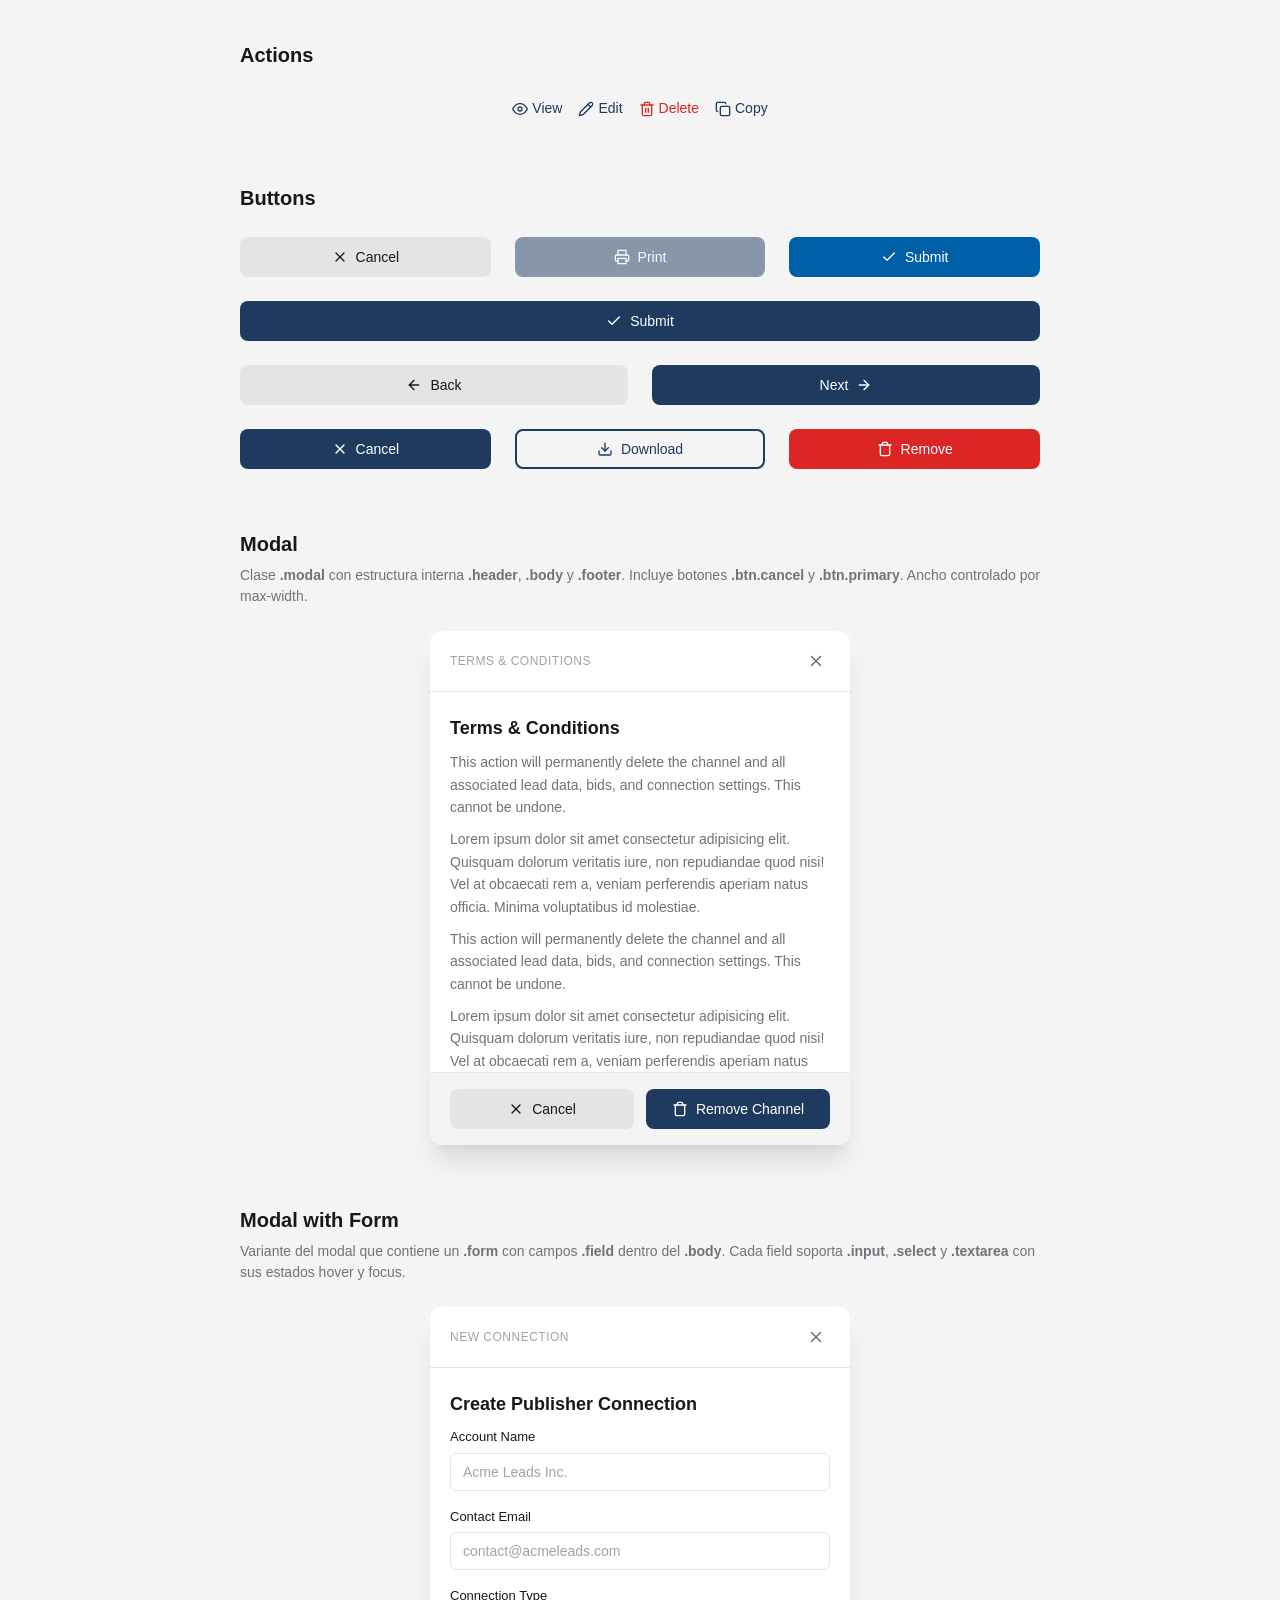
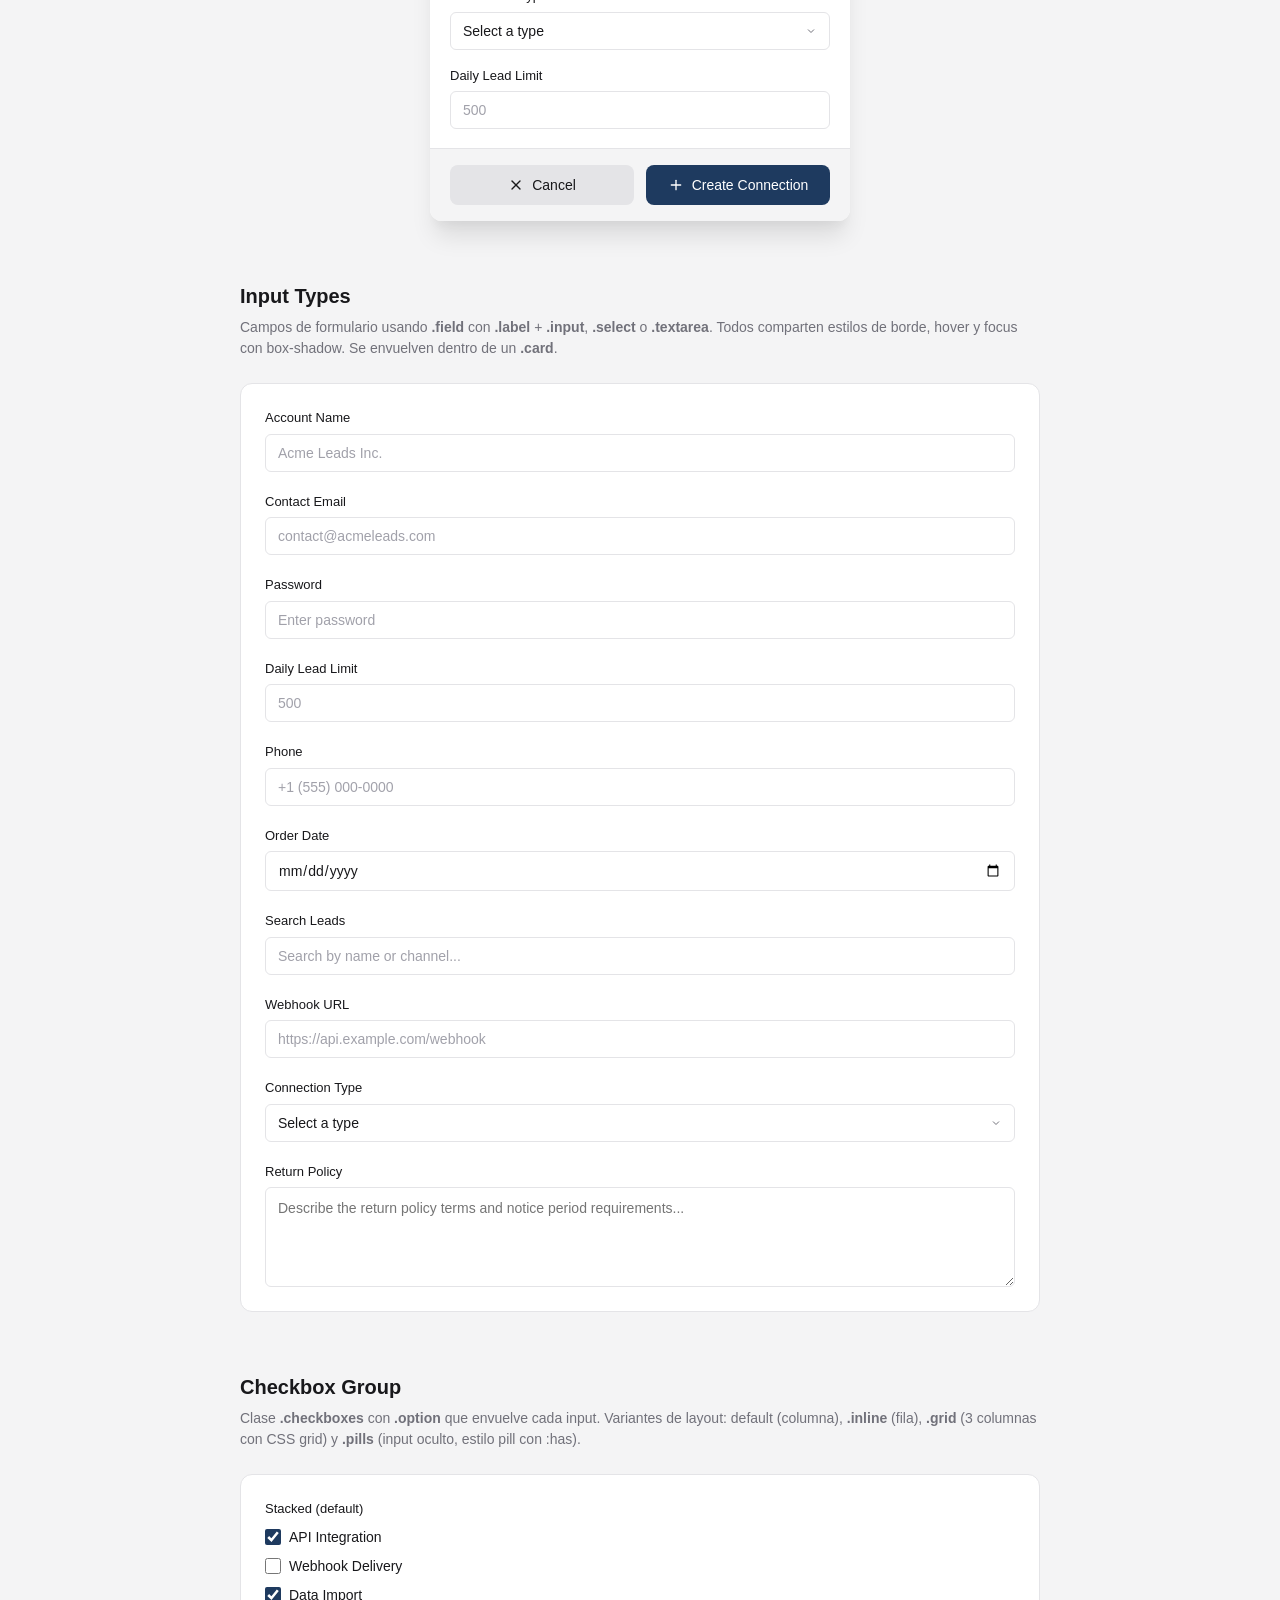
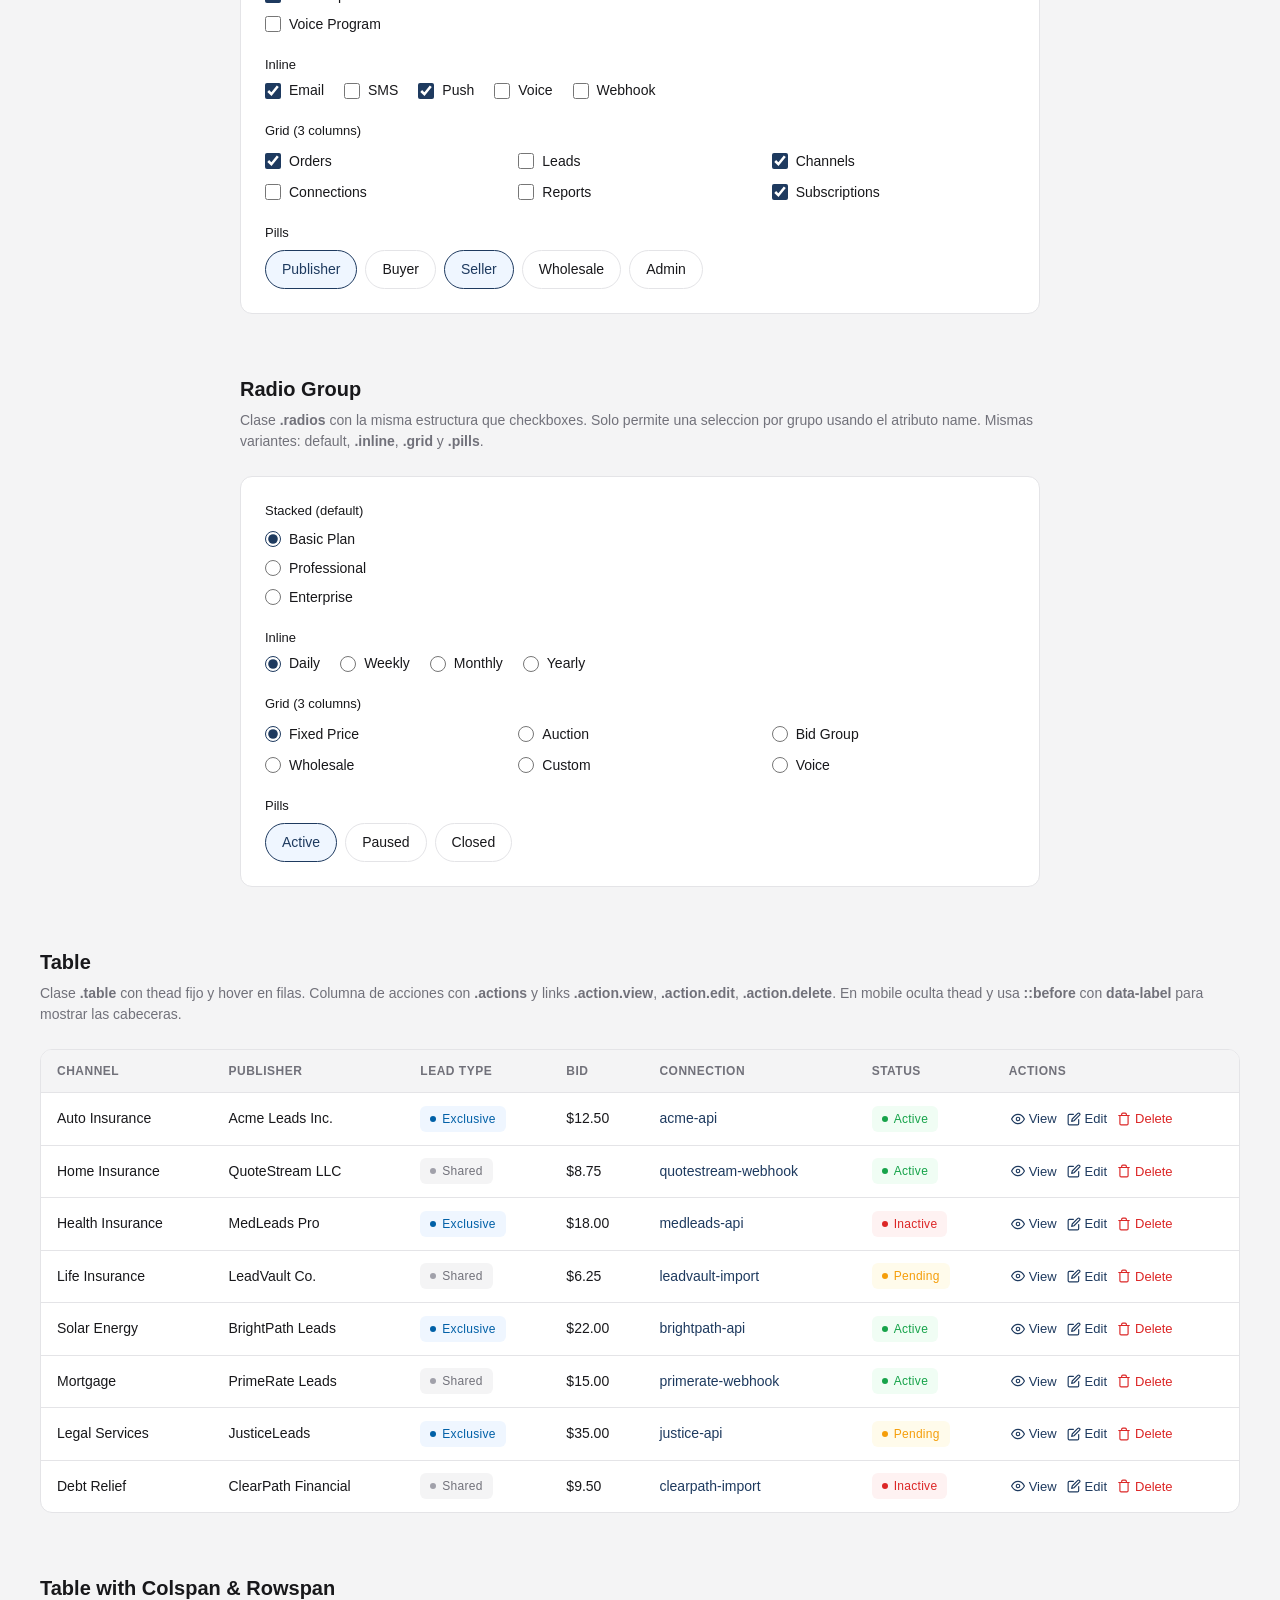
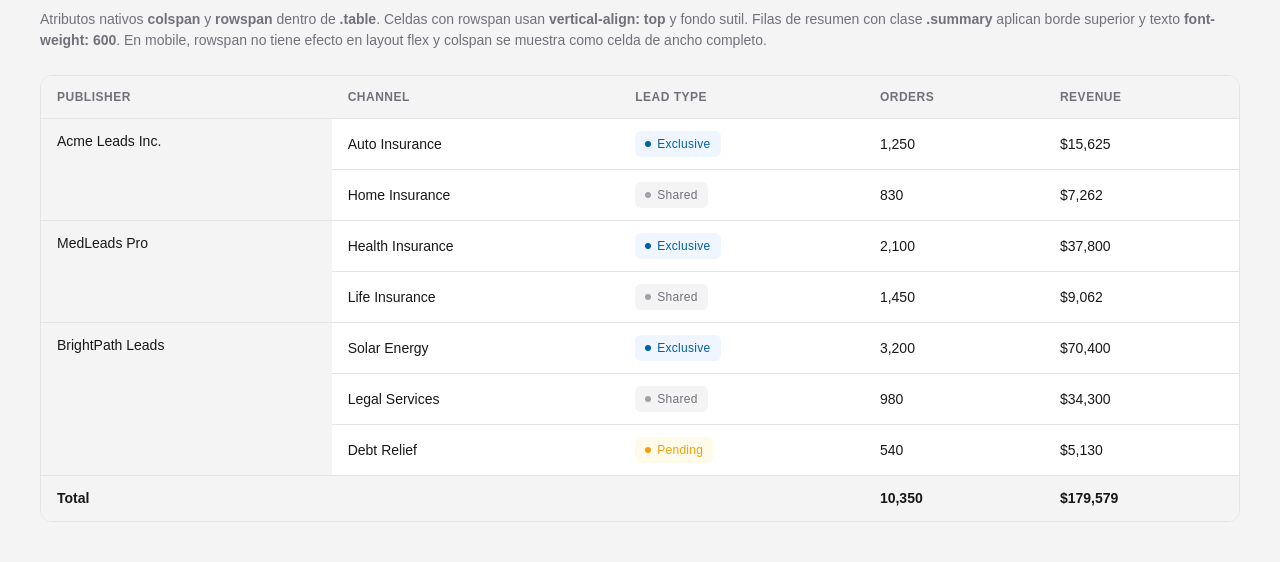
==== index.html @ 2b9cc077 "Merge branch 'main' into dev # Conflicts: #	main.css" ====
<!DOCTYPE html>
<html lang="en">
<head>
    <meta charset="UTF-8">
    <meta name="viewport" content="width=device-width, initial-scale=1.0">
    <title>Evolute</title>
    <link rel="stylesheet" href="main.css">
</head>
<body>
    <div class="wrapper">
        <!--
        <div class="overlay">
            <div class="modal">
                <div class="header">
                    <span class="label">Terms & Conditions</span>
                    <button class="close">
                        <svg class="icon" xmlns="http://www.w3.org/2000/svg" viewBox="0 0 24 24" fill="none" stroke="currentColor" stroke-width="2" stroke-linecap="round" stroke-linejoin="round"><line x1="18" y1="6" x2="6" y2="18"/><line x1="6" y1="6" x2="18" y2="18"/></svg>
                    </button>
                </div>
                <div class="body">
                    <h2 class="title">Terms & Conditions</h2>
                    <p class="description">This action will permanently delete the channel and all associated lead data, bids, and connection settings. This cannot be undone.</p>
                    <p class="description">Lorem ipsum dolor sit amet consectetur adipisicing elit. Quisquam dolorum veritatis iure, non repudiandae quod nisi! Vel at obcaecati rem a, veniam perferendis aperiam natus officia. Minima voluptatibus id molestiae.</p>
                                    <p class="description">This action will permanently delete the channel and all associated lead data, bids, and connection settings. This cannot be undone.</p>
                    <p class="description">Lorem ipsum dolor sit amet consectetur adipisicing elit. Quisquam dolorum veritatis iure, non repudiandae quod nisi! Vel at obcaecati rem a, veniam perferendis aperiam natus officia. Minima voluptatibus id molestiae.</p>
                                        <p class="description">This action will permanently delete the channel and all associated lead data, bids, and connection settings. This cannot be undone.</p>
                    <p class="description">Lorem ipsum dolor sit amet consectetur adipisicing elit. Quisquam dolorum veritatis iure, non repudiandae quod nisi! Vel at obcaecati rem a, veniam perferendis aperiam natus officia. Minima voluptatibus id molestiae.</p>
                                        <p class="description">This action will permanently delete the channel and all associated lead data, bids, and connection settings. This cannot be undone.</p>
                    <p class="description">Lorem ipsum dolor sit amet consectetur adipisicing elit. Quisquam dolorum veritatis iure, non repudiandae quod nisi! Vel at obcaecati rem a, veniam perferendis aperiam natus officia. Minima voluptatibus id molestiae.</p>
                </div>
                <div class="footer">
                    <button class="btn btn-secondary"><svg xmlns="http://www.w3.org/2000/svg" viewBox="0 0 24 24" fill="none" stroke="currentColor" stroke-width="2" stroke-linecap="round" stroke-linejoin="round"><line x1="18" y1="6" x2="6" y2="18"/><line x1="6" y1="6" x2="18" y2="18"/></svg> Cancel</button>
                    <button class="btn btn-primary"><svg xmlns="http://www.w3.org/2000/svg" viewBox="0 0 24 24" fill="none" stroke="currentColor" stroke-width="2" stroke-linecap="round" stroke-linejoin="round"><polyline points="3 6 5 6 21 6"/><path d="M19 6v14a2 2 0 0 1-2 2H7a2 2 0 0 1-2-2V6m3 0V4a2 2 0 0 1 2-2h4a2 2 0 0 1 2 2v2"/></svg> Remove Channel</button>
                </div>
            </div>
        </div>
        -->
        <div class="component">
            <div class="info">
                <h2 class="name">Actions</h2>
            </div>
            <div class="links">
                <a href="" class="action-view">View</a>
                <a href="" class="action-edit">Edit</a>
                <a href="" class="action-delete">Delete</a>
                <a href="" class="action-copy">Copy</a>
            </div> 
        </div>
        <div class="component">
            <div class="info">
                <h2 class="name">Buttons</h2>
            </div>
            <div class="button-wrapper">
                <button class="btn btn-secondary">
                    <svg xmlns="http://www.w3.org/2000/svg" viewBox="0 0 24 24" fill="none" stroke="currentColor" stroke-width="2" stroke-linecap="round" stroke-linejoin="round"><line x1="18" y1="6" x2="6" y2="18"/><line x1="6" y1="6" x2="18" y2="18"/></svg>
                    Cancel
                </button>
                <button class="btn btn-primary" disabled>
                    <svg xmlns="http://www.w3.org/2000/svg" viewBox="0 0 24 24" fill="none" stroke="currentColor" stroke-width="2" stroke-linecap="round" stroke-linejoin="round"><polyline points="6 9 6 2 18 2 18 9"/><path d="M6 18H4a2 2 0 0 1-2-2v-5a2 2 0 0 1 2-2h16a2 2 0 0 1 2 2v5a2 2 0 0 1-2 2h-2"/><rect x="6" y="14" width="12" height="8"/></svg>
                    Print
                </button>
                <button class="btn btn-accent">
                    <svg xmlns="http://www.w3.org/2000/svg" viewBox="0 0 24 24" fill="none" stroke="currentColor" stroke-width="2" stroke-linecap="round" stroke-linejoin="round"><polyline points="20 6 9 17 4 12"/></svg>
                    Submit
                </button>
            </div>
            <div class="button-wrapper">
                <button class="btn btn-primary">
                    <svg xmlns="http://www.w3.org/2000/svg" viewBox="0 0 24 24" fill="none" stroke="currentColor" stroke-width="2" stroke-linecap="round" stroke-linejoin="round"><polyline points="20 6 9 17 4 12"/></svg>
                    Submit
                </button>
            </div>
            <div class="button-wrapper">
                <button class="btn btn-secondary">
                    <svg xmlns="http://www.w3.org/2000/svg" viewBox="0 0 24 24" fill="none" stroke="currentColor" stroke-width="2" stroke-linecap="round" stroke-linejoin="round"><line x1="19" y1="12" x2="5" y2="12"/><polyline points="12 19 5 12 12 5"/></svg>
                    Back
                </button>
                <button class="btn btn-primary">
                    Next
                    <svg xmlns="http://www.w3.org/2000/svg" viewBox="0 0 24 24" fill="none" stroke="currentColor" stroke-width="2" stroke-linecap="round" stroke-linejoin="round"><line x1="5" y1="12" x2="19" y2="12"/><polyline points="12 5 19 12 12 19"/></svg>
                </button>
            </div>
            <div class="button-wrapper">
                <button class="btn btn-primary">
                    <svg xmlns="http://www.w3.org/2000/svg" viewBox="0 0 24 24" fill="none" stroke="currentColor" stroke-width="2" stroke-linecap="round" stroke-linejoin="round"><line x1="18" y1="6" x2="6" y2="18"/><line x1="6" y1="6" x2="18" y2="18"/></svg>
                    Cancel
                </button>
                <button class="btn btn-outline">
                    <svg xmlns="http://www.w3.org/2000/svg" viewBox="0 0 24 24" fill="none" stroke="currentColor" stroke-width="2" stroke-linecap="round" stroke-linejoin="round"><path d="M21 15v4a2 2 0 0 1-2 2H5a2 2 0 0 1-2-2v-4"/><polyline points="7 10 12 15 17 10"/><line x1="12" y1="15" x2="12" y2="3"/></svg>
                    Download
                </button>
                <button class="btn btn-danger">
                    <svg xmlns="http://www.w3.org/2000/svg" viewBox="0 0 24 24" fill="none" stroke="currentColor" stroke-width="2" stroke-linecap="round" stroke-linejoin="round"><polyline points="3 6 5 6 21 6"/><path d="M19 6v14a2 2 0 0 1-2 2H7a2 2 0 0 1-2-2V6m3 0V4a2 2 0 0 1 2-2h4a2 2 0 0 1 2 2v2"/></svg>
                    Remove
                </button>
            </div>
        </div>
        <div class="component">
            <div class="info">
                <h2 class="name">Modal</h2>
                <p class="about">Clase <b>.modal</b> con estructura interna <b>.header</b>, <b>.body</b> y <b>.footer</b>. Incluye botones <b>.btn.cancel</b> y <b>.btn.primary</b>. Ancho controlado por max-width.</p>
            </div>
            <div class="modal">
                <div class="header">
                    <span class="label">Terms & Conditions</span>
                    <button class="close">
                        <svg class="icon" xmlns="http://www.w3.org/2000/svg" viewBox="0 0 24 24" fill="none" stroke="currentColor" stroke-width="2" stroke-linecap="round" stroke-linejoin="round"><line x1="18" y1="6" x2="6" y2="18"/><line x1="6" y1="6" x2="18" y2="18"/></svg>
                    </button>
                </div>
                <div class="body">
                    <h2 class="title">Terms & Conditions</h2>
                    <p class="description">This action will permanently delete the channel and all associated lead data, bids, and connection settings. This cannot be undone.</p>
                    <p class="description">Lorem ipsum dolor sit amet consectetur adipisicing elit. Quisquam dolorum veritatis iure, non repudiandae quod nisi! Vel at obcaecati rem a, veniam perferendis aperiam natus officia. Minima voluptatibus id molestiae.</p>
                                    <p class="description">This action will permanently delete the channel and all associated lead data, bids, and connection settings. This cannot be undone.</p>
                    <p class="description">Lorem ipsum dolor sit amet consectetur adipisicing elit. Quisquam dolorum veritatis iure, non repudiandae quod nisi! Vel at obcaecati rem a, veniam perferendis aperiam natus officia. Minima voluptatibus id molestiae.</p>
                                        <p class="description">This action will permanently delete the channel and all associated lead data, bids, and connection settings. This cannot be undone.</p>
                    <p class="description">Lorem ipsum dolor sit amet consectetur adipisicing elit. Quisquam dolorum veritatis iure, non repudiandae quod nisi! Vel at obcaecati rem a, veniam perferendis aperiam natus officia. Minima voluptatibus id molestiae.</p>
                                        <p class="description">This action will permanently delete the channel and all associated lead data, bids, and connection settings. This cannot be undone.</p>
                    <p class="description">Lorem ipsum dolor sit amet consectetur adipisicing elit. Quisquam dolorum veritatis iure, non repudiandae quod nisi! Vel at obcaecati rem a, veniam perferendis aperiam natus officia. Minima voluptatibus id molestiae.</p>
                </div>
                <div class="footer">
                    <button class="btn btn-secondary"><svg xmlns="http://www.w3.org/2000/svg" viewBox="0 0 24 24" fill="none" stroke="currentColor" stroke-width="2" stroke-linecap="round" stroke-linejoin="round"><line x1="18" y1="6" x2="6" y2="18"/><line x1="6" y1="6" x2="18" y2="18"/></svg> Cancel</button>
                    <button class="btn btn-primary"><svg xmlns="http://www.w3.org/2000/svg" viewBox="0 0 24 24" fill="none" stroke="currentColor" stroke-width="2" stroke-linecap="round" stroke-linejoin="round"><polyline points="3 6 5 6 21 6"/><path d="M19 6v14a2 2 0 0 1-2 2H7a2 2 0 0 1-2-2V6m3 0V4a2 2 0 0 1 2-2h4a2 2 0 0 1 2 2v2"/></svg> Remove Channel</button>
                </div>
            </div>
        </div>

        <div class="component">
            <div class="info">
                <h2 class="name">Modal with Form</h2>
                <p class="about">Variante del modal que contiene un <b>.form</b> con campos <b>.field</b> dentro del <b>.body</b>. Cada field soporta <b>.input</b>, <b>.select</b> y <b>.textarea</b> con sus estados hover y focus.</p>
            </div>
            <div class="modal">
                <div class="header">
                    <span class="label">New Connection</span>
                    <button class="close">
                        <svg class="icon" xmlns="http://www.w3.org/2000/svg" viewBox="0 0 24 24" fill="none" stroke="currentColor" stroke-width="2" stroke-linecap="round" stroke-linejoin="round"><line x1="18" y1="6" x2="6" y2="18"/><line x1="6" y1="6" x2="18" y2="18"/></svg>
                    </button>
                </div>
                <div class="body">
                    <h2 class="title">Create Publisher Connection</h2>
                    <div class="form">
                        <div class="field">
                            <label class="label">Account Name</label>
                            <input class="input" type="text" placeholder="Acme Leads Inc.">
                        </div>
                        <div class="field">
                            <label class="label">Contact Email</label>
                            <input class="input" type="email" placeholder="contact@acmeleads.com">
                        </div>
                        <div class="field">
                            <label class="label">Connection Type</label>
                            <select class="select">
                                <option value="" disabled selected>Select a type</option>
                                <option>Publisher</option>
                                <option>Buyer</option>
                                <option>Wholesale</option>
                            </select>
                        </div>
                        <div class="field">
                            <label class="label">Daily Lead Limit</label>
                            <input class="input" type="number" placeholder="500">
                        </div>
                        <div class="field">
                            <label class="label">Notes</label>
                            <textarea class="textarea" placeholder="Describe the connection requirements, return policy, or special bid settings..."></textarea>
                        </div>
                    </div>
                </div>
                <div class="footer">
                    <button class="btn btn-secondary"><svg xmlns="http://www.w3.org/2000/svg" viewBox="0 0 24 24" fill="none" stroke="currentColor" stroke-width="2" stroke-linecap="round" stroke-linejoin="round"><line x1="18" y1="6" x2="6" y2="18"/><line x1="6" y1="6" x2="18" y2="18"/></svg> Cancel</button>
                    <button class="btn btn-primary"><svg xmlns="http://www.w3.org/2000/svg" viewBox="0 0 24 24" fill="none" stroke="currentColor" stroke-width="2" stroke-linecap="round" stroke-linejoin="round"><line x1="12" y1="5" x2="12" y2="19"/><line x1="5" y1="12" x2="19" y2="12"/></svg> Create Connection</button>
                </div>
            </div>
        </div>

        <div class="component">
            <div class="info">
                <h2 class="name">Input Types</h2>
                <p class="about">Campos de formulario usando <b>.field</b> con <b>.label</b> + <b>.input</b>, <b>.select</b> o <b>.textarea</b>. Todos comparten estilos de borde, hover y focus con box-shadow. Se envuelven dentro de un <b>.card</b>.</p>
            </div>
            <div class="card">
                <div class="field">
                    <label class="label">Account Name</label>
                    <input class="input" type="text" placeholder="Acme Leads Inc.">
                </div>
                <div class="field">
                    <label class="label">Contact Email</label>
                    <input class="input" type="email" placeholder="contact@acmeleads.com">
                </div>
                <div class="field">
                    <label class="label">Password</label>
                    <input class="input" type="password" placeholder="Enter password">
                </div>
                <div class="field">
                    <label class="label">Daily Lead Limit</label>
                    <input class="input" type="number" placeholder="500">
                </div>
                <div class="field">
                    <label class="label">Phone</label>
                    <input class="input" type="tel" placeholder="+1 (555) 000-0000">
                </div>
                <div class="field">
                    <label class="label">Order Date</label>
                    <input class="input" type="date">
                </div>
                <div class="field">
                    <label class="label">Search Leads</label>
                    <input class="input" type="search" placeholder="Search by name or channel...">
                </div>
                <div class="field">
                    <label class="label">Webhook URL</label>
                    <input class="input" type="url" placeholder="https://api.example.com/webhook">
                </div>
                <div class="field">
                    <label class="label">Connection Type</label>
                    <select class="select">
                        <option value="" disabled selected>Select a type</option>
                        <option>Publisher</option>
                        <option>Buyer</option>
                        <option>Wholesale</option>
                    </select>
                </div>
                <div class="field">
                    <label class="label">Return Policy</label>
                    <textarea class="textarea" placeholder="Describe the return policy terms and notice period requirements..."></textarea>
                </div>
            </div>
        </div>

        <div class="component">
            <div class="info">
                <h2 class="name">Checkbox Group</h2>
                <p class="about">Clase <b>.checkboxes</b> con <b>.option</b> que envuelve cada input. Variantes de layout: default (columna), <b>.inline</b> (fila), <b>.grid</b> (3 columnas con CSS grid) y <b>.pills</b> (input oculto, estilo pill con :has).</p>
            </div>
            <div class="card">
                <div class="checkboxes">
                    <span class="label">Stacked (default)</span>
                    <label class="option"><input type="checkbox" checked> API Integration</label>
                    <label class="option"><input type="checkbox"> Webhook Delivery</label>
                    <label class="option"><input type="checkbox" checked> Data Import</label>
                    <label class="option"><input type="checkbox"> Voice Program</label>
                </div>
                <div class="checkboxes inline">
                    <span class="label">Inline</span>
                    <label class="option"><input type="checkbox" checked> Email</label>
                    <label class="option"><input type="checkbox"> SMS</label>
                    <label class="option"><input type="checkbox" checked> Push</label>
                    <label class="option"><input type="checkbox"> Voice</label>
                    <label class="option"><input type="checkbox"> Webhook</label>
                </div>
                <div class="checkboxes grid">
                    <span class="label">Grid (3 columns)</span>
                    <label class="option"><input type="checkbox" checked> Orders</label>
                    <label class="option"><input type="checkbox"> Leads</label>
                    <label class="option"><input type="checkbox" checked> Channels</label>
                    <label class="option"><input type="checkbox"> Connections</label>
                    <label class="option"><input type="checkbox"> Reports</label>
                    <label class="option"><input type="checkbox" checked> Subscriptions</label>
                </div>
                <div class="checkboxes pills">
                    <span class="label">Pills</span>
                    <label class="option"><input type="checkbox" checked> Publisher</label>
                    <label class="option"><input type="checkbox"> Buyer</label>
                    <label class="option"><input type="checkbox" checked> Seller</label>
                    <label class="option"><input type="checkbox"> Wholesale</label>
                    <label class="option"><input type="checkbox"> Admin</label>
                </div>
            </div>
        </div>

        <div class="component">
            <div class="info">
                <h2 class="name">Radio Group</h2>
                <p class="about">Clase <b>.radios</b> con la misma estructura que checkboxes. Solo permite una seleccion por grupo usando el atributo name. Mismas variantes: default, <b>.inline</b>, <b>.grid</b> y <b>.pills</b>.</p>
            </div>
            <div class="card">
                <div class="radios">
                    <span class="label">Stacked (default)</span>
                    <label class="option"><input type="radio" name="plan" checked> Basic Plan</label>
                    <label class="option"><input type="radio" name="plan"> Professional</label>
                    <label class="option"><input type="radio" name="plan"> Enterprise</label>
                </div>
                <div class="radios inline">
                    <span class="label">Inline</span>
                    <label class="option"><input type="radio" name="freq" checked> Daily</label>
                    <label class="option"><input type="radio" name="freq"> Weekly</label>
                    <label class="option"><input type="radio" name="freq"> Monthly</label>
                    <label class="option"><input type="radio" name="freq"> Yearly</label>
                </div>
                <div class="radios grid">
                    <span class="label">Grid (3 columns)</span>
                    <label class="option"><input type="radio" name="bid" checked> Fixed Price</label>
                    <label class="option"><input type="radio" name="bid"> Auction</label>
                    <label class="option"><input type="radio" name="bid"> Bid Group</label>
                    <label class="option"><input type="radio" name="bid"> Wholesale</label>
                    <label class="option"><input type="radio" name="bid"> Custom</label>
                    <label class="option"><input type="radio" name="bid"> Voice</label>
                </div>
                <div class="radios pills">
                    <span class="label">Pills</span>
                    <label class="option"><input type="radio" name="status" checked> Active</label>
                    <label class="option"><input type="radio" name="status"> Paused</label>
                    <label class="option"><input type="radio" name="status"> Closed</label>
                </div>
            </div>
        </div>

        <div class="component">
            <div class="info">
                <h2 class="name">Table</h2>
                <p class="about">Clase <b>.table</b> con thead fijo y hover en filas. Columna de acciones con <b>.actions</b> y links <b>.action.view</b>, <b>.action.edit</b>, <b>.action.delete</b>. En mobile oculta thead y usa <b>::before</b> con <b>data-label</b> para mostrar las cabeceras.</p>
            </div>
            <table class="table">
                <thead>
                    <tr>
                        <th>Channel</th>
                        <th>Publisher</th>
                        <th>Lead Type</th>
                        <th>Bid</th>
                        <th>Connection</th>
                        <th>Status</th>
                        <th>Actions</th>
                    </tr>
                </thead>
                <tbody>
                    <tr>
                        <td data-label="Channel">Auto Insurance</td>
                        <td data-label="Publisher">Acme Leads Inc.</td>
                        <td data-label="Lead Type"><span class="badge info">Exclusive</span></td>
                        <td data-label="Bid">$12.50</td>
                        <td data-label="Connection"><a href="#">acme-api</a></td>
                        <td data-label="Status"><span class="badge success">Active</span></td>
                        <td data-label="Actions">
                            <div class="actions">
                                <a href="#" class="action view"><svg xmlns="http://www.w3.org/2000/svg" viewBox="0 0 24 24" fill="none" stroke="currentColor" stroke-width="2" stroke-linecap="round" stroke-linejoin="round"><path d="M1 12s4-8 11-8 11 8 11 8-4 8-11 8-11-8-11-8z"/><circle cx="12" cy="12" r="3"/></svg> View</a>
                                <a href="#" class="action edit"><svg xmlns="http://www.w3.org/2000/svg" viewBox="0 0 24 24" fill="none" stroke="currentColor" stroke-width="2" stroke-linecap="round" stroke-linejoin="round"><path d="M11 4H4a2 2 0 0 0-2 2v14a2 2 0 0 0 2 2h14a2 2 0 0 0 2-2v-7"/><path d="M18.5 2.5a2.121 2.121 0 0 1 3 3L12 15l-4 1 1-4 9.5-9.5z"/></svg> Edit</a>
                                <a href="#" class="action delete"><svg xmlns="http://www.w3.org/2000/svg" viewBox="0 0 24 24" fill="none" stroke="currentColor" stroke-width="2" stroke-linecap="round" stroke-linejoin="round"><polyline points="3 6 5 6 21 6"/><path d="M19 6v14a2 2 0 0 1-2 2H7a2 2 0 0 1-2-2V6m3 0V4a2 2 0 0 1 2-2h4a2 2 0 0 1 2 2v2"/></svg> Delete</a>
                            </div>
                        </td>
                    </tr>
                    <tr>
                        <td data-label="Channel">Home Insurance</td>
                        <td data-label="Publisher">QuoteStream LLC</td>
                        <td data-label="Lead Type"><span class="badge neutral">Shared</span></td>
                        <td data-label="Bid">$8.75</td>
                        <td data-label="Connection"><a href="#">quotestream-webhook</a></td>
                        <td data-label="Status"><span class="badge success">Active</span></td>
                        <td data-label="Actions">
                            <div class="actions">
                                <a href="#" class="action view"><svg xmlns="http://www.w3.org/2000/svg" viewBox="0 0 24 24" fill="none" stroke="currentColor" stroke-width="2" stroke-linecap="round" stroke-linejoin="round"><path d="M1 12s4-8 11-8 11 8 11 8-4 8-11 8-11-8-11-8z"/><circle cx="12" cy="12" r="3"/></svg> View</a>
                                <a href="#" class="action edit"><svg xmlns="http://www.w3.org/2000/svg" viewBox="0 0 24 24" fill="none" stroke="currentColor" stroke-width="2" stroke-linecap="round" stroke-linejoin="round"><path d="M11 4H4a2 2 0 0 0-2 2v14a2 2 0 0 0 2 2h14a2 2 0 0 0 2-2v-7"/><path d="M18.5 2.5a2.121 2.121 0 0 1 3 3L12 15l-4 1 1-4 9.5-9.5z"/></svg> Edit</a>
                                <a href="#" class="action delete"><svg xmlns="http://www.w3.org/2000/svg" viewBox="0 0 24 24" fill="none" stroke="currentColor" stroke-width="2" stroke-linecap="round" stroke-linejoin="round"><polyline points="3 6 5 6 21 6"/><path d="M19 6v14a2 2 0 0 1-2 2H7a2 2 0 0 1-2-2V6m3 0V4a2 2 0 0 1 2-2h4a2 2 0 0 1 2 2v2"/></svg> Delete</a>
                            </div>
                        </td>
                    </tr>
                    <tr>
                        <td data-label="Channel">Health Insurance</td>
                        <td data-label="Publisher">MedLeads Pro</td>
                        <td data-label="Lead Type"><span class="badge info">Exclusive</span></td>
                        <td data-label="Bid">$18.00</td>
                        <td data-label="Connection"><a href="#">medleads-api</a></td>
                        <td data-label="Status"><span class="badge danger">Inactive</span></td>
                        <td data-label="Actions">
                            <div class="actions">
                                <a href="#" class="action view"><svg xmlns="http://www.w3.org/2000/svg" viewBox="0 0 24 24" fill="none" stroke="currentColor" stroke-width="2" stroke-linecap="round" stroke-linejoin="round"><path d="M1 12s4-8 11-8 11 8 11 8-4 8-11 8-11-8-11-8z"/><circle cx="12" cy="12" r="3"/></svg> View</a>
                                <a href="#" class="action edit"><svg xmlns="http://www.w3.org/2000/svg" viewBox="0 0 24 24" fill="none" stroke="currentColor" stroke-width="2" stroke-linecap="round" stroke-linejoin="round"><path d="M11 4H4a2 2 0 0 0-2 2v14a2 2 0 0 0 2 2h14a2 2 0 0 0 2-2v-7"/><path d="M18.5 2.5a2.121 2.121 0 0 1 3 3L12 15l-4 1 1-4 9.5-9.5z"/></svg> Edit</a>
                                <a href="#" class="action delete"><svg xmlns="http://www.w3.org/2000/svg" viewBox="0 0 24 24" fill="none" stroke="currentColor" stroke-width="2" stroke-linecap="round" stroke-linejoin="round"><polyline points="3 6 5 6 21 6"/><path d="M19 6v14a2 2 0 0 1-2 2H7a2 2 0 0 1-2-2V6m3 0V4a2 2 0 0 1 2-2h4a2 2 0 0 1 2 2v2"/></svg> Delete</a>
                            </div>
                        </td>
                    </tr>
                    <tr>
                        <td data-label="Channel">Life Insurance</td>
                        <td data-label="Publisher">LeadVault Co.</td>
                        <td data-label="Lead Type"><span class="badge neutral">Shared</span></td>
                        <td data-label="Bid">$6.25</td>
                        <td data-label="Connection"><a href="#">leadvault-import</a></td>
                        <td data-label="Status"><span class="badge warning">Pending</span></td>
                        <td data-label="Actions">
                            <div class="actions">
                                <a href="#" class="action view"><svg xmlns="http://www.w3.org/2000/svg" viewBox="0 0 24 24" fill="none" stroke="currentColor" stroke-width="2" stroke-linecap="round" stroke-linejoin="round"><path d="M1 12s4-8 11-8 11 8 11 8-4 8-11 8-11-8-11-8z"/><circle cx="12" cy="12" r="3"/></svg> View</a>
                                <a href="#" class="action edit"><svg xmlns="http://www.w3.org/2000/svg" viewBox="0 0 24 24" fill="none" stroke="currentColor" stroke-width="2" stroke-linecap="round" stroke-linejoin="round"><path d="M11 4H4a2 2 0 0 0-2 2v14a2 2 0 0 0 2 2h14a2 2 0 0 0 2-2v-7"/><path d="M18.5 2.5a2.121 2.121 0 0 1 3 3L12 15l-4 1 1-4 9.5-9.5z"/></svg> Edit</a>
                                <a href="#" class="action delete"><svg xmlns="http://www.w3.org/2000/svg" viewBox="0 0 24 24" fill="none" stroke="currentColor" stroke-width="2" stroke-linecap="round" stroke-linejoin="round"><polyline points="3 6 5 6 21 6"/><path d="M19 6v14a2 2 0 0 1-2 2H7a2 2 0 0 1-2-2V6m3 0V4a2 2 0 0 1 2-2h4a2 2 0 0 1 2 2v2"/></svg> Delete</a>
                            </div>
                        </td>
                    </tr>
                    <tr>
                        <td data-label="Channel">Solar Energy</td>
                        <td data-label="Publisher">BrightPath Leads</td>
                        <td data-label="Lead Type"><span class="badge info">Exclusive</span></td>
                        <td data-label="Bid">$22.00</td>
                        <td data-label="Connection"><a href="#">brightpath-api</a></td>
                        <td data-label="Status"><span class="badge success">Active</span></td>
                        <td data-label="Actions">
                            <div class="actions">
                                <a href="#" class="action view"><svg xmlns="http://www.w3.org/2000/svg" viewBox="0 0 24 24" fill="none" stroke="currentColor" stroke-width="2" stroke-linecap="round" stroke-linejoin="round"><path d="M1 12s4-8 11-8 11 8 11 8-4 8-11 8-11-8-11-8z"/><circle cx="12" cy="12" r="3"/></svg> View</a>
                                <a href="#" class="action edit"><svg xmlns="http://www.w3.org/2000/svg" viewBox="0 0 24 24" fill="none" stroke="currentColor" stroke-width="2" stroke-linecap="round" stroke-linejoin="round"><path d="M11 4H4a2 2 0 0 0-2 2v14a2 2 0 0 0 2 2h14a2 2 0 0 0 2-2v-7"/><path d="M18.5 2.5a2.121 2.121 0 0 1 3 3L12 15l-4 1 1-4 9.5-9.5z"/></svg> Edit</a>
                                <a href="#" class="action delete"><svg xmlns="http://www.w3.org/2000/svg" viewBox="0 0 24 24" fill="none" stroke="currentColor" stroke-width="2" stroke-linecap="round" stroke-linejoin="round"><polyline points="3 6 5 6 21 6"/><path d="M19 6v14a2 2 0 0 1-2 2H7a2 2 0 0 1-2-2V6m3 0V4a2 2 0 0 1 2-2h4a2 2 0 0 1 2 2v2"/></svg> Delete</a>
                            </div>
                        </td>
                    </tr>
                    <tr>
                        <td data-label="Channel">Mortgage</td>
                        <td data-label="Publisher">PrimeRate Leads</td>
                        <td data-label="Lead Type"><span class="badge neutral">Shared</span></td>
                        <td data-label="Bid">$15.00</td>
                        <td data-label="Connection"><a href="#">primerate-webhook</a></td>
                        <td data-label="Status"><span class="badge success">Active</span></td>
                        <td data-label="Actions">
                            <div class="actions">
                                <a href="#" class="action view"><svg xmlns="http://www.w3.org/2000/svg" viewBox="0 0 24 24" fill="none" stroke="currentColor" stroke-width="2" stroke-linecap="round" stroke-linejoin="round"><path d="M1 12s4-8 11-8 11 8 11 8-4 8-11 8-11-8-11-8z"/><circle cx="12" cy="12" r="3"/></svg> View</a>
                                <a href="#" class="action edit"><svg xmlns="http://www.w3.org/2000/svg" viewBox="0 0 24 24" fill="none" stroke="currentColor" stroke-width="2" stroke-linecap="round" stroke-linejoin="round"><path d="M11 4H4a2 2 0 0 0-2 2v14a2 2 0 0 0 2 2h14a2 2 0 0 0 2-2v-7"/><path d="M18.5 2.5a2.121 2.121 0 0 1 3 3L12 15l-4 1 1-4 9.5-9.5z"/></svg> Edit</a>
                                <a href="#" class="action delete"><svg xmlns="http://www.w3.org/2000/svg" viewBox="0 0 24 24" fill="none" stroke="currentColor" stroke-width="2" stroke-linecap="round" stroke-linejoin="round"><polyline points="3 6 5 6 21 6"/><path d="M19 6v14a2 2 0 0 1-2 2H7a2 2 0 0 1-2-2V6m3 0V4a2 2 0 0 1 2-2h4a2 2 0 0 1 2 2v2"/></svg> Delete</a>
                            </div>
                        </td>
                    </tr>
                    <tr>
                        <td data-label="Channel">Legal Services</td>
                        <td data-label="Publisher">JusticeLeads</td>
                        <td data-label="Lead Type"><span class="badge info">Exclusive</span></td>
                        <td data-label="Bid">$35.00</td>
                        <td data-label="Connection"><a href="#">justice-api</a></td>
                        <td data-label="Status"><span class="badge warning">Pending</span></td>
                        <td data-label="Actions">
                            <div class="actions">
                                <a href="#" class="action view"><svg xmlns="http://www.w3.org/2000/svg" viewBox="0 0 24 24" fill="none" stroke="currentColor" stroke-width="2" stroke-linecap="round" stroke-linejoin="round"><path d="M1 12s4-8 11-8 11 8 11 8-4 8-11 8-11-8-11-8z"/><circle cx="12" cy="12" r="3"/></svg> View</a>
                                <a href="#" class="action edit"><svg xmlns="http://www.w3.org/2000/svg" viewBox="0 0 24 24" fill="none" stroke="currentColor" stroke-width="2" stroke-linecap="round" stroke-linejoin="round"><path d="M11 4H4a2 2 0 0 0-2 2v14a2 2 0 0 0 2 2h14a2 2 0 0 0 2-2v-7"/><path d="M18.5 2.5a2.121 2.121 0 0 1 3 3L12 15l-4 1 1-4 9.5-9.5z"/></svg> Edit</a>
                                <a href="#" class="action delete"><svg xmlns="http://www.w3.org/2000/svg" viewBox="0 0 24 24" fill="none" stroke="currentColor" stroke-width="2" stroke-linecap="round" stroke-linejoin="round"><polyline points="3 6 5 6 21 6"/><path d="M19 6v14a2 2 0 0 1-2 2H7a2 2 0 0 1-2-2V6m3 0V4a2 2 0 0 1 2-2h4a2 2 0 0 1 2 2v2"/></svg> Delete</a>
                            </div>
                        </td>
                    </tr>
                    <tr>
                        <td data-label="Channel">Debt Relief</td>
                        <td data-label="Publisher">ClearPath Financial</td>
                        <td data-label="Lead Type"><span class="badge neutral">Shared</span></td>
                        <td data-label="Bid">$9.50</td>
                        <td data-label="Connection"><a href="#">clearpath-import</a></td>
                        <td data-label="Status"><span class="badge danger">Inactive</span></td>
                        <td data-label="Actions">
                            <div class="actions">
                                <a href="#" class="action view"><svg xmlns="http://www.w3.org/2000/svg" viewBox="0 0 24 24" fill="none" stroke="currentColor" stroke-width="2" stroke-linecap="round" stroke-linejoin="round"><path d="M1 12s4-8 11-8 11 8 11 8-4 8-11 8-11-8-11-8z"/><circle cx="12" cy="12" r="3"/></svg> View</a>
                                <a href="#" class="action edit"><svg xmlns="http://www.w3.org/2000/svg" viewBox="0 0 24 24" fill="none" stroke="currentColor" stroke-width="2" stroke-linecap="round" stroke-linejoin="round"><path d="M11 4H4a2 2 0 0 0-2 2v14a2 2 0 0 0 2 2h14a2 2 0 0 0 2-2v-7"/><path d="M18.5 2.5a2.121 2.121 0 0 1 3 3L12 15l-4 1 1-4 9.5-9.5z"/></svg> Edit</a>
                                <a href="#" class="action delete"><svg xmlns="http://www.w3.org/2000/svg" viewBox="0 0 24 24" fill="none" stroke="currentColor" stroke-width="2" stroke-linecap="round" stroke-linejoin="round"><polyline points="3 6 5 6 21 6"/><path d="M19 6v14a2 2 0 0 1-2 2H7a2 2 0 0 1-2-2V6m3 0V4a2 2 0 0 1 2-2h4a2 2 0 0 1 2 2v2"/></svg> Delete</a>
                            </div>
                        </td>
                    </tr>
                </tbody>
            </table>
        </div>

        <div class="component">
            <div class="info">
                <h2 class="name">Table with Colspan & Rowspan</h2>
                <p class="about">Atributos nativos <b>colspan</b> y <b>rowspan</b> dentro de <b>.table</b>. Celdas con rowspan usan <b>vertical-align: top</b> y fondo sutil. Filas de resumen con clase <b>.summary</b> aplican borde superior y texto <b>font-weight: 600</b>. En mobile, rowspan no tiene efecto en layout flex y colspan se muestra como celda de ancho completo.</p>
            </div>
            <table class="table">
                <thead>
                    <tr>
                        <th>Publisher</th>
                        <th>Channel</th>
                        <th>Lead Type</th>
                        <th>Orders</th>
                        <th>Revenue</th>
                    </tr>
                </thead>
                <tbody>
                    <tr>
                        <td rowspan="2" data-label="Publisher">Acme Leads Inc.</td>
                        <td data-label="Channel">Auto Insurance</td>
                        <td data-label="Lead Type"><span class="badge info">Exclusive</span></td>
                        <td data-label="Orders">1,250</td>
                        <td data-label="Revenue">$15,625</td>
                    </tr>
                    <tr>
                        <td data-label="Channel">Home Insurance</td>
                        <td data-label="Lead Type"><span class="badge neutral">Shared</span></td>
                        <td data-label="Orders">830</td>
                        <td data-label="Revenue">$7,262</td>
                    </tr>
                    <tr>
                        <td rowspan="2" data-label="Publisher">MedLeads Pro</td>
                        <td data-label="Channel">Health Insurance</td>
                        <td data-label="Lead Type"><span class="badge info">Exclusive</span></td>
                        <td data-label="Orders">2,100</td>
                        <td data-label="Revenue">$37,800</td>
                    </tr>
                    <tr>
                        <td data-label="Channel">Life Insurance</td>
                        <td data-label="Lead Type"><span class="badge neutral">Shared</span></td>
                        <td data-label="Orders">1,450</td>
                        <td data-label="Revenue">$9,062</td>
                    </tr>
                    <tr>
                        <td rowspan="3" data-label="Publisher">BrightPath Leads</td>
                        <td data-label="Channel">Solar Energy</td>
                        <td data-label="Lead Type"><span class="badge info">Exclusive</span></td>
                        <td data-label="Orders">3,200</td>
                        <td data-label="Revenue">$70,400</td>
                    </tr>
                    <tr>
                        <td data-label="Channel">Legal Services</td>
                        <td data-label="Lead Type"><span class="badge neutral">Shared</span></td>
                        <td data-label="Orders">980</td>
                        <td data-label="Revenue">$34,300</td>
                    </tr>
                    <tr>
                        <td data-label="Channel">Debt Relief</td>
                        <td data-label="Lead Type"><span class="badge warning">Pending</span></td>
                        <td data-label="Orders">540</td>
                        <td data-label="Revenue">$5,130</td>
                    </tr>
                    <tr class="summary">
                        <td colspan="3">Total</td>
                        <td data-label="Orders">10,350</td>
                        <td data-label="Revenue">$179,579</td>
                    </tr>
                </tbody>
            </table>
        </div>

    </div>
</body>
</html>
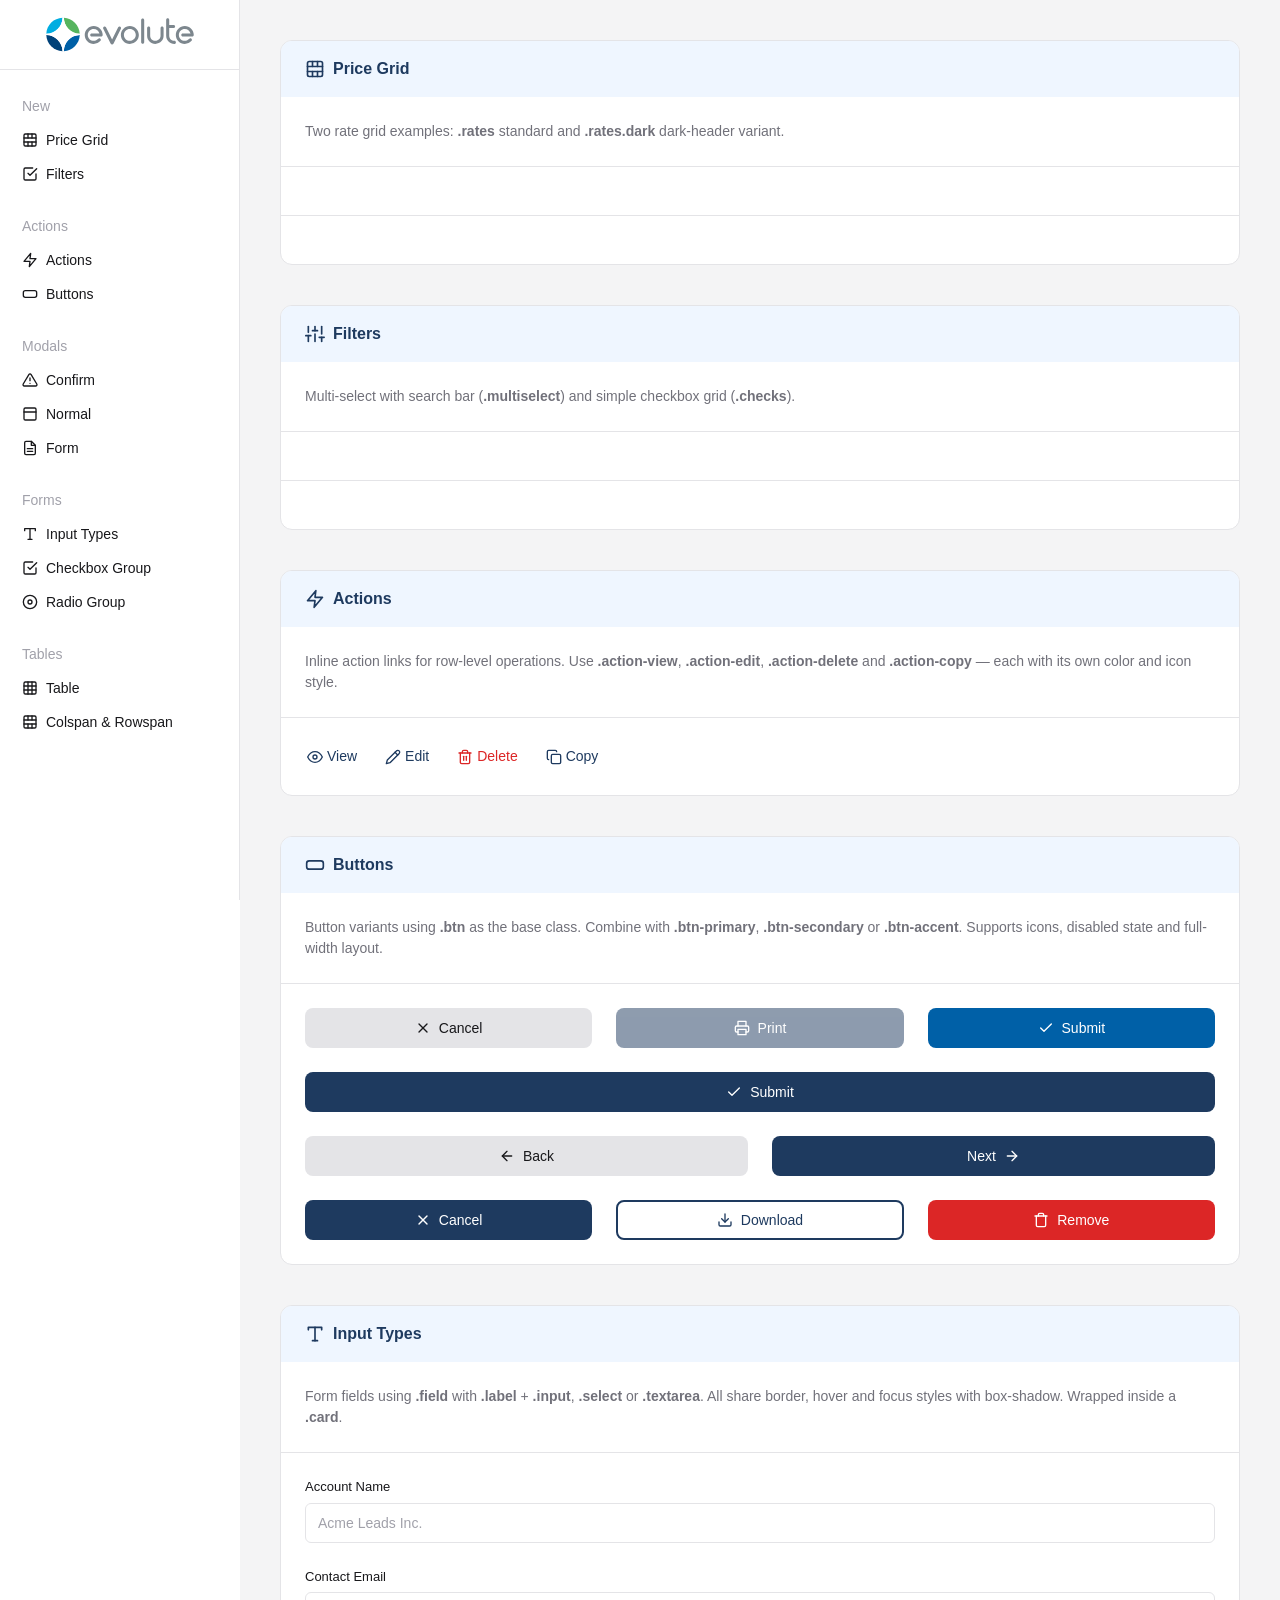
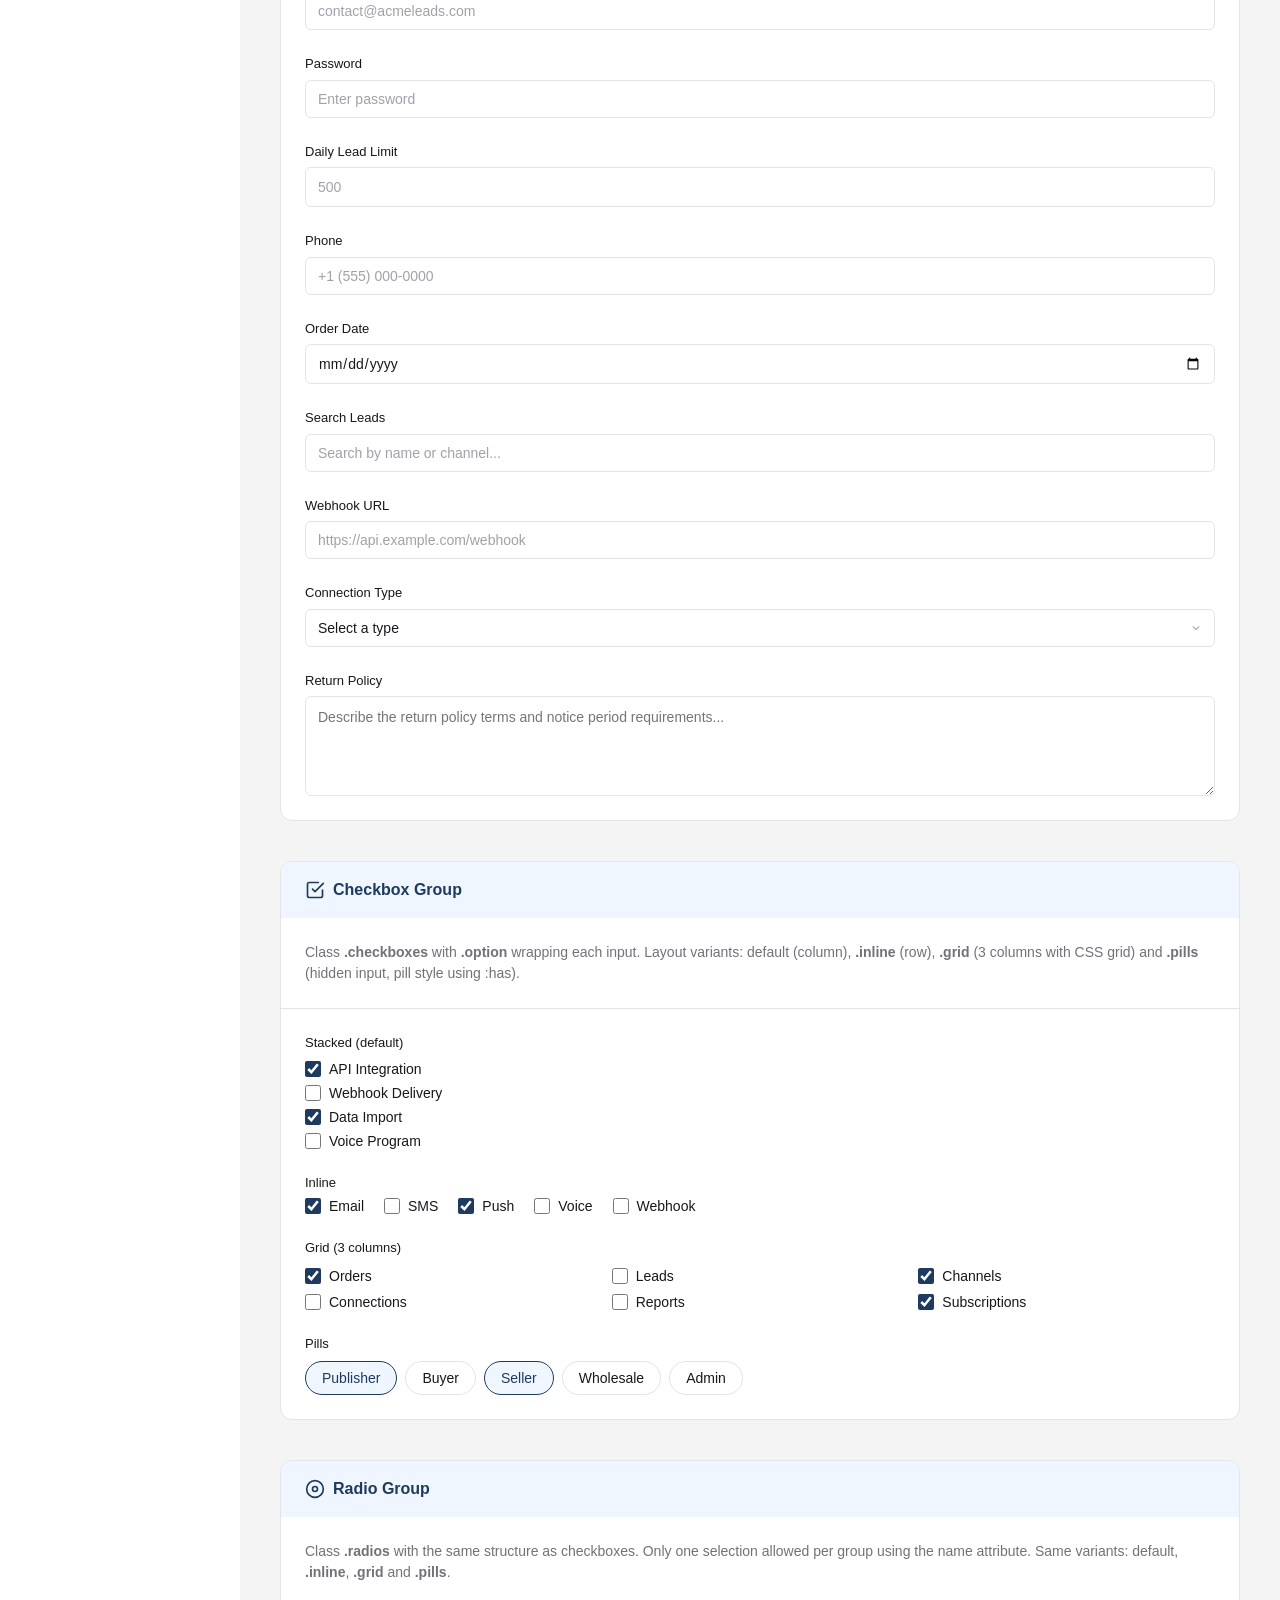
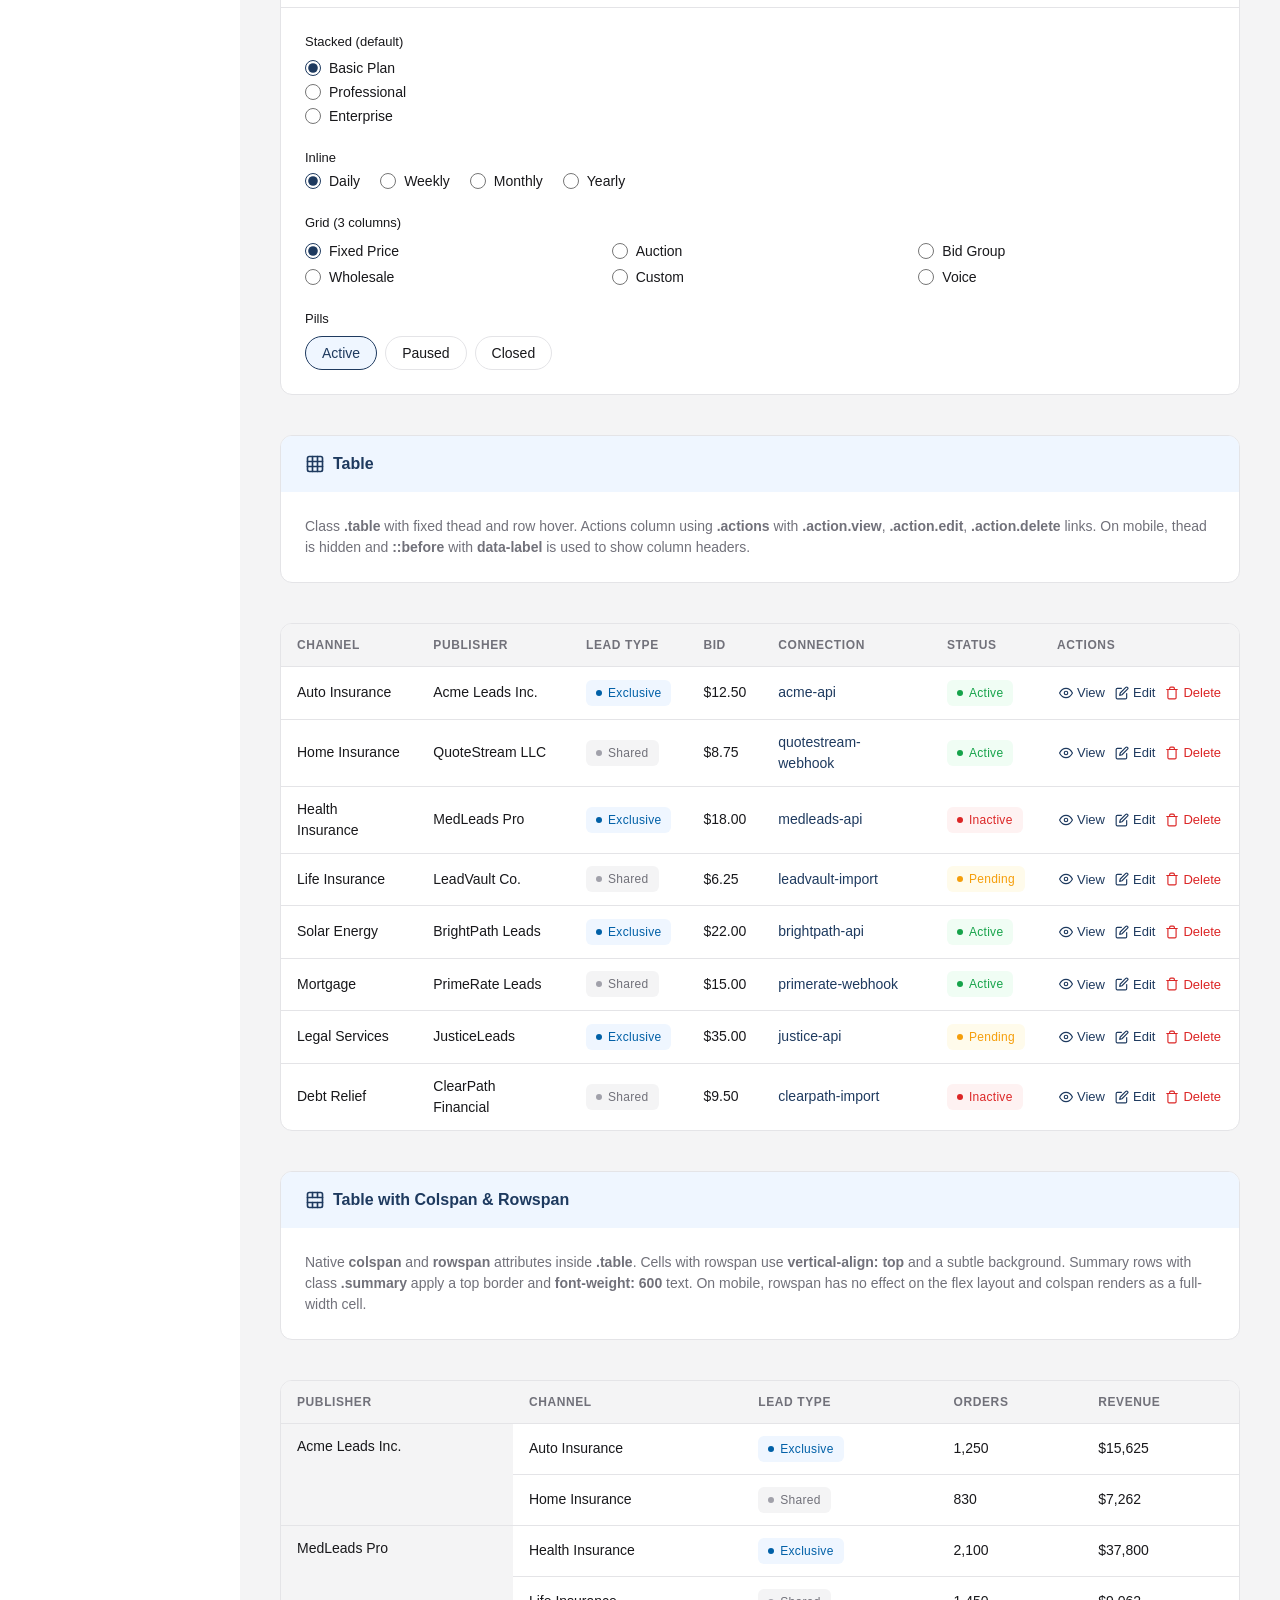
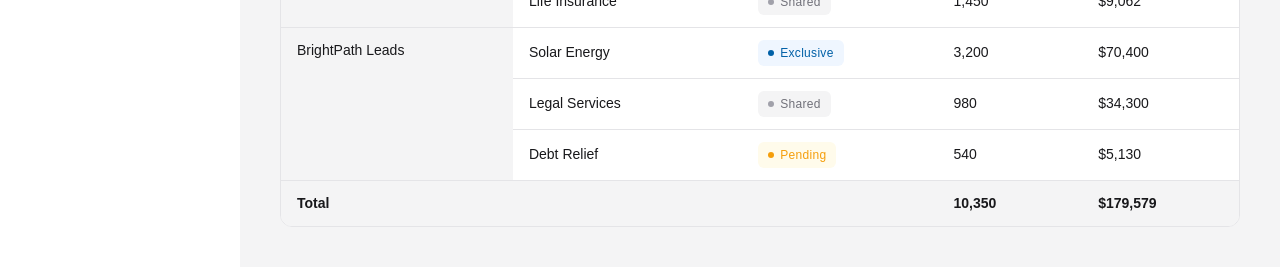
==== commit 63df0a33: "add new components" ====
--- a/index.html
+++ b/index.html
@@ -5,311 +5,307 @@
     <meta name="viewport" content="width=device-width, initial-scale=1.0">
     <title>Evolute</title>
     <link rel="stylesheet" href="main.css">
+    <link rel="stylesheet" href="clean.css">
 </head>
-<body>
-    <div class="wrapper">
-        <!--
-        <div class="overlay">
-            <div class="modal">
-                <div class="header">
-                    <span class="label">Terms & Conditions</span>
-                    <button class="close">
-                        <svg class="icon" xmlns="http://www.w3.org/2000/svg" viewBox="0 0 24 24" fill="none" stroke="currentColor" stroke-width="2" stroke-linecap="round" stroke-linejoin="round"><line x1="18" y1="6" x2="6" y2="18"/><line x1="6" y1="6" x2="18" y2="18"/></svg>
-                    </button>
-                </div>
-                <div class="body">
-                    <h2 class="title">Terms & Conditions</h2>
-                    <p class="description">This action will permanently delete the channel and all associated lead data, bids, and connection settings. This cannot be undone.</p>
-                    <p class="description">Lorem ipsum dolor sit amet consectetur adipisicing elit. Quisquam dolorum veritatis iure, non repudiandae quod nisi! Vel at obcaecati rem a, veniam perferendis aperiam natus officia. Minima voluptatibus id molestiae.</p>
-                                    <p class="description">This action will permanently delete the channel and all associated lead data, bids, and connection settings. This cannot be undone.</p>
-                    <p class="description">Lorem ipsum dolor sit amet consectetur adipisicing elit. Quisquam dolorum veritatis iure, non repudiandae quod nisi! Vel at obcaecati rem a, veniam perferendis aperiam natus officia. Minima voluptatibus id molestiae.</p>
-                                        <p class="description">This action will permanently delete the channel and all associated lead data, bids, and connection settings. This cannot be undone.</p>
-                    <p class="description">Lorem ipsum dolor sit amet consectetur adipisicing elit. Quisquam dolorum veritatis iure, non repudiandae quod nisi! Vel at obcaecati rem a, veniam perferendis aperiam natus officia. Minima voluptatibus id molestiae.</p>
-                                        <p class="description">This action will permanently delete the channel and all associated lead data, bids, and connection settings. This cannot be undone.</p>
-                    <p class="description">Lorem ipsum dolor sit amet consectetur adipisicing elit. Quisquam dolorum veritatis iure, non repudiandae quod nisi! Vel at obcaecati rem a, veniam perferendis aperiam natus officia. Minima voluptatibus id molestiae.</p>
-                </div>
-                <div class="footer">
-                    <button class="btn btn-secondary"><svg xmlns="http://www.w3.org/2000/svg" viewBox="0 0 24 24" fill="none" stroke="currentColor" stroke-width="2" stroke-linecap="round" stroke-linejoin="round"><line x1="18" y1="6" x2="6" y2="18"/><line x1="6" y1="6" x2="18" y2="18"/></svg> Cancel</button>
-                    <button class="btn btn-primary"><svg xmlns="http://www.w3.org/2000/svg" viewBox="0 0 24 24" fill="none" stroke="currentColor" stroke-width="2" stroke-linecap="round" stroke-linejoin="round"><polyline points="3 6 5 6 21 6"/><path d="M19 6v14a2 2 0 0 1-2 2H7a2 2 0 0 1-2-2V6m3 0V4a2 2 0 0 1 2-2h4a2 2 0 0 1 2 2v2"/></svg> Remove Channel</button>
-                </div>
-            </div>
-        </div>
-        -->
-        <div class="component">
-            <div class="info">
-                <h2 class="name">Actions</h2>
-            </div>
-            <div class="links">
-                <a href="" class="action-view">View</a>
-                <a href="" class="action-edit">Edit</a>
-                <a href="" class="action-delete">Delete</a>
-                <a href="" class="action-copy">Copy</a>
-            </div> 
-        </div>
-        <div class="component">
-            <div class="info">
-                <h2 class="name">Buttons</h2>
-            </div>
-            <div class="button-wrapper">
-                <button class="btn btn-secondary">
-                    <svg xmlns="http://www.w3.org/2000/svg" viewBox="0 0 24 24" fill="none" stroke="currentColor" stroke-width="2" stroke-linecap="round" stroke-linejoin="round"><line x1="18" y1="6" x2="6" y2="18"/><line x1="6" y1="6" x2="18" y2="18"/></svg>
-                    Cancel
-                </button>
-                <button class="btn btn-primary" disabled>
-                    <svg xmlns="http://www.w3.org/2000/svg" viewBox="0 0 24 24" fill="none" stroke="currentColor" stroke-width="2" stroke-linecap="round" stroke-linejoin="round"><polyline points="6 9 6 2 18 2 18 9"/><path d="M6 18H4a2 2 0 0 1-2-2v-5a2 2 0 0 1 2-2h16a2 2 0 0 1 2 2v5a2 2 0 0 1-2 2h-2"/><rect x="6" y="14" width="12" height="8"/></svg>
-                    Print
-                </button>
-                <button class="btn btn-accent">
-                    <svg xmlns="http://www.w3.org/2000/svg" viewBox="0 0 24 24" fill="none" stroke="currentColor" stroke-width="2" stroke-linecap="round" stroke-linejoin="round"><polyline points="20 6 9 17 4 12"/></svg>
-                    Submit
-                </button>
-            </div>
-            <div class="button-wrapper">
-                <button class="btn btn-primary">
-                    <svg xmlns="http://www.w3.org/2000/svg" viewBox="0 0 24 24" fill="none" stroke="currentColor" stroke-width="2" stroke-linecap="round" stroke-linejoin="round"><polyline points="20 6 9 17 4 12"/></svg>
-                    Submit
-                </button>
-            </div>
-            <div class="button-wrapper">
-                <button class="btn btn-secondary">
-                    <svg xmlns="http://www.w3.org/2000/svg" viewBox="0 0 24 24" fill="none" stroke="currentColor" stroke-width="2" stroke-linecap="round" stroke-linejoin="round"><line x1="19" y1="12" x2="5" y2="12"/><polyline points="12 19 5 12 12 5"/></svg>
-                    Back
-                </button>
-                <button class="btn btn-primary">
-                    Next
-                    <svg xmlns="http://www.w3.org/2000/svg" viewBox="0 0 24 24" fill="none" stroke="currentColor" stroke-width="2" stroke-linecap="round" stroke-linejoin="round"><line x1="5" y1="12" x2="19" y2="12"/><polyline points="12 5 19 12 12 19"/></svg>
-                </button>
-            </div>
-            <div class="button-wrapper">
-                <button class="btn btn-primary">
-                    <svg xmlns="http://www.w3.org/2000/svg" viewBox="0 0 24 24" fill="none" stroke="currentColor" stroke-width="2" stroke-linecap="round" stroke-linejoin="round"><line x1="18" y1="6" x2="6" y2="18"/><line x1="6" y1="6" x2="18" y2="18"/></svg>
-                    Cancel
-                </button>
-                <button class="btn btn-outline">
-                    <svg xmlns="http://www.w3.org/2000/svg" viewBox="0 0 24 24" fill="none" stroke="currentColor" stroke-width="2" stroke-linecap="round" stroke-linejoin="round"><path d="M21 15v4a2 2 0 0 1-2 2H5a2 2 0 0 1-2-2v-4"/><polyline points="7 10 12 15 17 10"/><line x1="12" y1="15" x2="12" y2="3"/></svg>
-                    Download
-                </button>
-                <button class="btn btn-danger">
-                    <svg xmlns="http://www.w3.org/2000/svg" viewBox="0 0 24 24" fill="none" stroke="currentColor" stroke-width="2" stroke-linecap="round" stroke-linejoin="round"><polyline points="3 6 5 6 21 6"/><path d="M19 6v14a2 2 0 0 1-2 2H7a2 2 0 0 1-2-2V6m3 0V4a2 2 0 0 1 2-2h4a2 2 0 0 1 2 2v2"/></svg>
-                    Remove
-                </button>
-            </div>
-        </div>
-        <div class="component">
-            <div class="info">
-                <h2 class="name">Modal</h2>
-                <p class="about">Clase <b>.modal</b> con estructura interna <b>.header</b>, <b>.body</b> y <b>.footer</b>. Incluye botones <b>.btn.cancel</b> y <b>.btn.primary</b>. Ancho controlado por max-width.</p>
-            </div>
-            <div class="modal">
-                <div class="header">
-                    <span class="label">Terms & Conditions</span>
-                    <button class="close">
-                        <svg class="icon" xmlns="http://www.w3.org/2000/svg" viewBox="0 0 24 24" fill="none" stroke="currentColor" stroke-width="2" stroke-linecap="round" stroke-linejoin="round"><line x1="18" y1="6" x2="6" y2="18"/><line x1="6" y1="6" x2="18" y2="18"/></svg>
-                    </button>
-                </div>
-                <div class="body">
-                    <h2 class="title">Terms & Conditions</h2>
-                    <p class="description">This action will permanently delete the channel and all associated lead data, bids, and connection settings. This cannot be undone.</p>
-                    <p class="description">Lorem ipsum dolor sit amet consectetur adipisicing elit. Quisquam dolorum veritatis iure, non repudiandae quod nisi! Vel at obcaecati rem a, veniam perferendis aperiam natus officia. Minima voluptatibus id molestiae.</p>
-                                    <p class="description">This action will permanently delete the channel and all associated lead data, bids, and connection settings. This cannot be undone.</p>
-                    <p class="description">Lorem ipsum dolor sit amet consectetur adipisicing elit. Quisquam dolorum veritatis iure, non repudiandae quod nisi! Vel at obcaecati rem a, veniam perferendis aperiam natus officia. Minima voluptatibus id molestiae.</p>
-                                        <p class="description">This action will permanently delete the channel and all associated lead data, bids, and connection settings. This cannot be undone.</p>
-                    <p class="description">Lorem ipsum dolor sit amet consectetur adipisicing elit. Quisquam dolorum veritatis iure, non repudiandae quod nisi! Vel at obcaecati rem a, veniam perferendis aperiam natus officia. Minima voluptatibus id molestiae.</p>
-                                        <p class="description">This action will permanently delete the channel and all associated lead data, bids, and connection settings. This cannot be undone.</p>
-                    <p class="description">Lorem ipsum dolor sit amet consectetur adipisicing elit. Quisquam dolorum veritatis iure, non repudiandae quod nisi! Vel at obcaecati rem a, veniam perferendis aperiam natus officia. Minima voluptatibus id molestiae.</p>
-                </div>
-                <div class="footer">
-                    <button class="btn btn-secondary"><svg xmlns="http://www.w3.org/2000/svg" viewBox="0 0 24 24" fill="none" stroke="currentColor" stroke-width="2" stroke-linecap="round" stroke-linejoin="round"><line x1="18" y1="6" x2="6" y2="18"/><line x1="6" y1="6" x2="18" y2="18"/></svg> Cancel</button>
-                    <button class="btn btn-primary"><svg xmlns="http://www.w3.org/2000/svg" viewBox="0 0 24 24" fill="none" stroke="currentColor" stroke-width="2" stroke-linecap="round" stroke-linejoin="round"><polyline points="3 6 5 6 21 6"/><path d="M19 6v14a2 2 0 0 1-2 2H7a2 2 0 0 1-2-2V6m3 0V4a2 2 0 0 1 2-2h4a2 2 0 0 1 2 2v2"/></svg> Remove Channel</button>
-                </div>
-            </div>
-        </div>
+<body class="dashboard">
+    <aside>
+        <div class="nav-logo">
+            <svg xmlns="http://www.w3.org/2000/svg" width="150" viewBox="0 0 792 195.87"><style>.cls-1{fill:#7d878e}.cls-2{fill:#fff}.cls-3{fill:#00ade1}.cls-4{fill:#004279}.cls-5{fill:#0060a7}.cls-6{fill:#56b45e}</style><path class="cls-1" d="M257.25,52.44c-26.17,0-47.45,21.29-47.45,47.45s21.29,47.45,47.45,47.45c13.68,0,26.69-5.91,35.71-16.2,2.93-3.35,2.6-8.44-.75-11.38-3.35-2.93-8.44-2.6-11.38.75-5.96,6.8-14.55,10.7-23.58,10.7-17.27,0-31.33-14.05-31.33-31.33s14.05-31.33,31.33-31.33c14.49,0,26.71,9.89,30.28,23.26h-41.02c-4.45,0-8.06,3.61-8.06,8.06s3.61,8.06,8.06,8.06h50.13c4.45,0,8.06-3.61,8.06-8.06,0-26.17-21.29-47.45-47.45-47.45Z"/><path class="cls-1" d="M738.19,52.44c-26.16,0-47.45,21.29-47.45,47.45s21.29,47.45,47.45,47.45c13.68,0,26.69-5.91,35.71-16.2,2.93-3.35,2.6-8.44-.75-11.38-3.35-2.93-8.44-2.6-11.38.75-5.96,6.8-14.55,10.7-23.58,10.7-17.27,0-31.33-14.05-31.33-31.33s14.05-31.33,31.33-31.33c14.49,0,26.71,9.89,30.28,23.26h-41.02c-4.45,0-8.06,3.61-8.06,8.06s3.61,8.06,8.06,8.06h50.13c4.45,0,8.06-3.61,8.06-8.06,0-26.17-21.29-47.45-47.45-47.45Z"/><path class="cls-1" d="m448.02 52.44c-26.17 0-47.45 21.29-47.45 47.45s21.29 47.45 47.45 47.45c13.68 0 26.69-5.91 35.71-16.2 7.57-8.65 11.74-19.75 11.74-31.25 0-26.17-21.29-47.45-47.45-47.45zm23.58 68.09c-5.96 6.8-14.55 10.7-23.58 10.7-17.27 0-31.33-14.05-31.33-31.33s14.05-31.33 31.33-31.33 31.33 14.05 31.33 31.33c0 7.6-2.75 14.92-7.75 20.63z"/><path class="cls-1" d="m618.15 55.42c-4.45 0-8.06 3.61-8.06 8.06v40.36c0 6.64-2.41 13.04-6.77 18.03-5.21 5.95-12.72 9.36-20.61 9.36-15.1 0-27.39-12.29-27.39-27.39v-40.36c0-4.45-3.61-8.06-8.06-8.06s-8.06 3.61-8.06 8.06v40.36c0 23.99 19.52 43.51 43.51 43.51 12.54 0 24.48-5.42 32.75-14.86 6.94-7.93 10.77-18.11 10.77-28.66v-40.36c0-4.45-3.61-8.06-8.06-8.06z"/><path class="cls-1" d="M683.27,131.23c-15.1,0-27.39-12.29-27.39-27.39v-40.39h23.22c4.45,0,8.06-3.61,8.06-8.06s-3.61-8.06-8.06-8.06h-23.22v-27.77c0-4.45-3.61-8.06-8.06-8.06s-8.06,3.61-8.06,8.06v33.89c-.15.62-.25,1.27-.25,1.94s.09,1.32.25,1.94v46.51c0,23.99,19.52,43.51,43.51,43.51,4.45,0,8.06-3.61,8.06-8.06s-3.61-8.06-8.06-8.06Z"/><path class="cls-1" d="M515.72,12.82c-4.45,0-8.06,3.61-8.06,8.06v117.28c0,4.45,3.61,8.06,8.06,8.06s8.06-3.61,8.06-8.06V20.89c0-4.45-3.61-8.06-8.06-8.06Z"/><path class="cls-1" d="M360.86,146.95c.19-.28.36-.57.51-.87.02-.04.05-.07.07-.11l39.39-78.89c1.99-3.98.37-8.83-3.61-10.82-3.98-1.99-8.83-.37-10.82,3.61l-32.18,64.44-32.18-64.44c-1.99-3.98-6.83-5.6-10.82-3.61-3.98,1.99-5.6,6.83-3.61,10.82l39.39,78.89s.05.07.07.11c.16.3.32.59.52.87,0,0,.01.02.02.02.19.28.41.54.64.79.06.07.12.13.18.19.19.19.39.38.59.56.05.05.1.09.16.14.25.2.52.39.8.56.07.05.15.08.23.13.14.08.27.16.41.23.07.04.15.06.23.1.12.06.25.11.37.16.21.08.42.16.63.22.11.03.22.07.34.1.25.06.49.11.74.15.09.01.18.03.27.05.34.04.68.07,1.02.07,0,0,0,0,0,0s0,0,0,0c.34,0,.68-.03,1.02-.07.09-.01.18-.03.27-.05.25-.04.49-.09.74-.15.11-.03.22-.06.34-.1.21-.07.42-.14.63-.22.13-.05.25-.1.37-.16.07-.03.15-.06.23-.1.14-.07.28-.15.41-.23.08-.04.15-.08.23-.13.28-.17.55-.36.8-.56.06-.04.11-.09.16-.14.21-.18.4-.36.59-.55.06-.07.13-.13.19-.2.23-.25.44-.51.63-.79,0,0,.01-.02.02-.03Z"/><path class="cls-4" d="M66.5,125.36c-16.06-15.64-37.2-24.31-59.6-24.47,1.53,46.57,39.08,84.02,85.7,85.36l-.03-1.5c-.63-22.54-9.89-43.63-26.07-59.39Z"/><path class="cls-3" d="M92.58,9.63C46.3,10.98,8.94,47.92,6.94,94.03c46.66-.35,84.62-37.9,85.64-84.4Z"/><path class="cls-6" d="M183.44,94c-2-45.54-38.48-82.13-83.98-84.3.5,22.03,9.23,42.74,24.72,58.5,15.78,16.06,36.8,25.2,59.26,25.8Z"/><path class="cls-5" d="m99.48 184.74-0.04 1.44c45.83-2.17 82.52-39.26 84.04-85.26-45.87 1.19-82.71 37.89-84 83.83z"/><path class="cls-2" d="M183.44,94c-22.46-.6-43.48-9.74-59.26-25.8-15.49-15.77-24.22-36.47-24.72-58.5-1.42-.07-2.84-.1-4.28-.1-.87,0-1.74.02-2.61.04-1.03,46.5-38.99,84.04-85.64,84.4-.06,1.3-.09,2.6-.09,3.91,0,.99.02,1.97.05,2.94,22.4.16,43.54,8.83,59.6,24.47,16.18,15.76,25.43,36.85,26.07,59.39l.03,1.5c.86.02,1.73.04,2.59.04,1.42,0,2.84-.04,4.25-.1l.04-1.44c1.29-45.93,38.13-82.63,84-83.83.03-.99.06-1.98.06-2.98,0-1.32-.03-2.63-.09-3.94Z"/></svg>
+        </div>
+        <div class="nav-group">
+            <span>New</span>
+            <a href="#content-price">
+                <svg xmlns="http://www.w3.org/2000/svg" width="16" height="16" viewBox="0 0 24 24" fill="none" stroke="currentColor" stroke-width="2" stroke-linecap="round" stroke-linejoin="round"><rect x="3" y="3" width="18" height="18" rx="2"/><path d="M3 9h18"/><path d="M3 15h18"/><path d="M9 3v6"/><path d="M15 3v6"/><path d="M9 15v6"/><path d="M15 15v6"/></svg>
+                Price Grid
+            </a>
+            <a href="#content-filters">
+                <svg xmlns="http://www.w3.org/2000/svg" width="16" height="16" viewBox="0 0 24 24" fill="none" stroke="currentColor" stroke-width="2" stroke-linecap="round" stroke-linejoin="round"><polyline points="9 11 12 14 22 4"/><path d="M21 12v7a2 2 0 0 1-2 2H5a2 2 0 0 1-2-2V5a2 2 0 0 1 2-2h11"/></svg>
+                Filters
+            </a>
+        </div>
+        <div class="nav-group">
+            <span>Actions</span>
+            <a href="#content-actions"><svg xmlns="http://www.w3.org/2000/svg" width="16" height="16" viewBox="0 0 24 24" fill="none" stroke="currentColor" stroke-width="2" stroke-linecap="round" stroke-linejoin="round"><polygon points="13 2 3 14 12 14 11 22 21 10 12 10 13 2"/></svg> Actions</a>
+            <a href="#content-buttons"><svg xmlns="http://www.w3.org/2000/svg" width="16" height="16" viewBox="0 0 24 24" fill="none" stroke="currentColor" stroke-width="2" stroke-linecap="round" stroke-linejoin="round"><rect x="2" y="7" width="20" height="10" rx="3"/></svg> Buttons</a>
+        </div>
+        <div class="nav-group">
+            <span>Modals</span>
+            <a href="#content-modal-confirm"><svg xmlns="http://www.w3.org/2000/svg" width="16" height="16" viewBox="0 0 24 24" fill="none" stroke="currentColor" stroke-width="2" stroke-linecap="round" stroke-linejoin="round"><path d="M10.29 3.86 1.82 18a2 2 0 0 0 1.71 3h16.94a2 2 0 0 0 1.71-3L13.71 3.86a2 2 0 0 0-3.42 0z"/><line x1="12" y1="9" x2="12" y2="13"/><line x1="12" y1="17" x2="12.01" y2="17"/></svg> Confirm</a>
+            <a href="#content-modal"><svg xmlns="http://www.w3.org/2000/svg" width="16" height="16" viewBox="0 0 24 24" fill="none" stroke="currentColor" stroke-width="2" stroke-linecap="round" stroke-linejoin="round"><rect x="3" y="3" width="18" height="18" rx="2"/><path d="M3 9h18"/></svg> Normal</a>
+            <a href="#content-modal-form"><svg xmlns="http://www.w3.org/2000/svg" width="16" height="16" viewBox="0 0 24 24" fill="none" stroke="currentColor" stroke-width="2" stroke-linecap="round" stroke-linejoin="round"><path d="M14 2H6a2 2 0 0 0-2 2v16a2 2 0 0 0 2 2h12a2 2 0 0 0 2-2V8z"/><polyline points="14 2 14 8 20 8"/><line x1="16" y1="13" x2="8" y2="13"/><line x1="16" y1="17" x2="8" y2="17"/></svg> Form</a>
+        </div>
+        <div class="nav-group">
+            <span>Forms</span>
+            <a href="#content-inputs"><svg xmlns="http://www.w3.org/2000/svg" width="16" height="16" viewBox="0 0 24 24" fill="none" stroke="currentColor" stroke-width="2" stroke-linecap="round" stroke-linejoin="round"><path d="M4 7V4h16v3"/><path d="M9 20h6"/><path d="M12 4v16"/></svg> Input Types</a>
+            <a href="#content-checkboxes">
+                <svg xmlns="http://www.w3.org/2000/svg" width="16" height="16" viewBox="0 0 24 24" fill="none" stroke="currentColor" stroke-width="2" stroke-linecap="round" stroke-linejoin="round"><polyline points="9 11 12 14 22 4"/><path d="M21 12v7a2 2 0 0 1-2 2H5a2 2 0 0 1-2-2V5a2 2 0 0 1 2-2h11"/></svg>
+                Checkbox Group
+            </a>
+            <a href="#content-radios"><svg xmlns="http://www.w3.org/2000/svg" width="16" height="16" viewBox="0 0 24 24" fill="none" stroke="currentColor" stroke-width="2" stroke-linecap="round" stroke-linejoin="round"><circle cx="12" cy="12" r="10"/><circle cx="12" cy="12" r="3"/></svg> Radio Group</a>
+        </div>
+        <div class="nav-group">
+            <span>Tables</span>
+            <a href="#content-table"><svg xmlns="http://www.w3.org/2000/svg" width="16" height="16" viewBox="0 0 24 24" fill="none" stroke="currentColor" stroke-width="2" stroke-linecap="round" stroke-linejoin="round"><rect x="3" y="3" width="18" height="18" rx="2"/><path d="M3 9h18"/><path d="M3 15h18"/><path d="M9 3v18"/><path d="M15 3v18"/></svg> Table</a>
+            <a href="#content-table-advanced">
+                <svg xmlns="http://www.w3.org/2000/svg" width="16" height="16" viewBox="0 0 24 24" fill="none" stroke="currentColor" stroke-width="2" stroke-linecap="round" stroke-linejoin="round"><rect x="3" y="3" width="18" height="18" rx="2"/><path d="M3 9h18"/><path d="M3 15h18"/><path d="M9 3v6"/><path d="M15 3v6"/><path d="M9 15v6"/><path d="M15 15v6"/></svg>
+                Colspan &amp; Rowspan
+            </a>
+        </div>
+    </aside>
+    <main class="main">
+        <div class="content">
+            <div class="card" id="content-price">
+                <div class="card-title">
+                    <svg xmlns="http://www.w3.org/2000/svg" width="20" height="20" viewBox="0 0 24 24" fill="none" stroke="currentColor" stroke-width="2" stroke-linecap="round" stroke-linejoin="round"><rect x="3" y="3" width="18" height="18" rx="2"/><path d="M3 9h18"/><path d="M3 15h18"/><path d="M9 3v6"/><path d="M15 3v6"/><path d="M9 15v6"/><path d="M15 15v6"/></svg>
+                    Price Grid
+                </div>
+                <div class="card-description">Two rate grid examples: <b>.rates</b> standard and <b>.rates.dark</b> dark-header variant.</div>
+                <div class="card-content">
 
-        <div class="component">
-            <div class="info">
-                <h2 class="name">Modal with Form</h2>
-                <p class="about">Variante del modal que contiene un <b>.form</b> con campos <b>.field</b> dentro del <b>.body</b>. Cada field soporta <b>.input</b>, <b>.select</b> y <b>.textarea</b> con sus estados hover y focus.</p>
-            </div>
-            <div class="modal">
-                <div class="header">
-                    <span class="label">New Connection</span>
-                    <button class="close">
-                        <svg class="icon" xmlns="http://www.w3.org/2000/svg" viewBox="0 0 24 24" fill="none" stroke="currentColor" stroke-width="2" stroke-linecap="round" stroke-linejoin="round"><line x1="18" y1="6" x2="6" y2="18"/><line x1="6" y1="6" x2="18" y2="18"/></svg>
-                    </button>
-                </div>
-                <div class="body">
-                    <h2 class="title">Create Publisher Connection</h2>
-                    <div class="form">
-                        <div class="field">
-                            <label class="label">Account Name</label>
-                            <input class="input" type="text" placeholder="Acme Leads Inc.">
-                        </div>
-                        <div class="field">
-                            <label class="label">Contact Email</label>
-                            <input class="input" type="email" placeholder="contact@acmeleads.com">
-                        </div>
-                        <div class="field">
-                            <label class="label">Connection Type</label>
-                            <select class="select">
-                                <option value="" disabled selected>Select a type</option>
-                                <option>Publisher</option>
-                                <option>Buyer</option>
-                                <option>Wholesale</option>
-                            </select>
-                        </div>
-                        <div class="field">
-                            <label class="label">Daily Lead Limit</label>
-                            <input class="input" type="number" placeholder="500">
-                        </div>
-                        <div class="field">
-                            <label class="label">Notes</label>
-                            <textarea class="textarea" placeholder="Describe the connection requirements, return policy, or special bid settings..."></textarea>
-                        </div>
-                    </div>
-                </div>
-                <div class="footer">
-                    <button class="btn btn-secondary"><svg xmlns="http://www.w3.org/2000/svg" viewBox="0 0 24 24" fill="none" stroke="currentColor" stroke-width="2" stroke-linecap="round" stroke-linejoin="round"><line x1="18" y1="6" x2="6" y2="18"/><line x1="6" y1="6" x2="18" y2="18"/></svg> Cancel</button>
-                    <button class="btn btn-primary"><svg xmlns="http://www.w3.org/2000/svg" viewBox="0 0 24 24" fill="none" stroke="currentColor" stroke-width="2" stroke-linecap="round" stroke-linejoin="round"><line x1="12" y1="5" x2="12" y2="19"/><line x1="5" y1="12" x2="19" y2="12"/></svg> Create Connection</button>
-                </div>
-            </div>
-        </div>
+                </div>
+                <div class="card-content">
 
-        <div class="component">
-            <div class="info">
-                <h2 class="name">Input Types</h2>
-                <p class="about">Campos de formulario usando <b>.field</b> con <b>.label</b> + <b>.input</b>, <b>.select</b> o <b>.textarea</b>. Todos comparten estilos de borde, hover y focus con box-shadow. Se envuelven dentro de un <b>.card</b>.</p>
-            </div>
-            <div class="card">
-                <div class="field">
-                    <label class="label">Account Name</label>
-                    <input class="input" type="text" placeholder="Acme Leads Inc.">
-                </div>
-                <div class="field">
-                    <label class="label">Contact Email</label>
-                    <input class="input" type="email" placeholder="contact@acmeleads.com">
-                </div>
-                <div class="field">
-                    <label class="label">Password</label>
-                    <input class="input" type="password" placeholder="Enter password">
-                </div>
-                <div class="field">
-                    <label class="label">Daily Lead Limit</label>
-                    <input class="input" type="number" placeholder="500">
-                </div>
-                <div class="field">
-                    <label class="label">Phone</label>
-                    <input class="input" type="tel" placeholder="+1 (555) 000-0000">
-                </div>
-                <div class="field">
-                    <label class="label">Order Date</label>
-                    <input class="input" type="date">
-                </div>
-                <div class="field">
-                    <label class="label">Search Leads</label>
-                    <input class="input" type="search" placeholder="Search by name or channel...">
-                </div>
-                <div class="field">
-                    <label class="label">Webhook URL</label>
-                    <input class="input" type="url" placeholder="https://api.example.com/webhook">
-                </div>
-                <div class="field">
-                    <label class="label">Connection Type</label>
-                    <select class="select">
-                        <option value="" disabled selected>Select a type</option>
-                        <option>Publisher</option>
-                        <option>Buyer</option>
-                        <option>Wholesale</option>
-                    </select>
-                </div>
-                <div class="field">
-                    <label class="label">Return Policy</label>
-                    <textarea class="textarea" placeholder="Describe the return policy terms and notice period requirements..."></textarea>
-                </div>
-            </div>
-        </div>
+                </div>
+            </div>
+            <div class="card" id="content-filters">
+                <div class="card-title">
+                    <svg xmlns="http://www.w3.org/2000/svg" width="20" height="20" viewBox="0 0 24 24" fill="none" stroke="currentColor" stroke-width="2" stroke-linecap="round" stroke-linejoin="round"><line x1="4" y1="21" x2="4" y2="14"/><line x1="4" y1="10" x2="4" y2="3"/><line x1="12" y1="21" x2="12" y2="12"/><line x1="12" y1="8" x2="12" y2="3"/><line x1="20" y1="21" x2="20" y2="16"/><line x1="20" y1="12" x2="20" y2="3"/><line x1="1" y1="14" x2="7" y2="14"/><line x1="9" y1="8" x2="15" y2="8"/><line x1="17" y1="16" x2="23" y2="16"/></svg>
+                    Filters
+                </div>
+                <div class="card-description">Multi-select with search bar (<b>.multiselect</b>) and simple checkbox grid (<b>.checks</b>).</div>
+                <div class="card-content">
 
-        <div class="component">
-            <div class="info">
-                <h2 class="name">Checkbox Group</h2>
-                <p class="about">Clase <b>.checkboxes</b> con <b>.option</b> que envuelve cada input. Variantes de layout: default (columna), <b>.inline</b> (fila), <b>.grid</b> (3 columnas con CSS grid) y <b>.pills</b> (input oculto, estilo pill con :has).</p>
-            </div>
-            <div class="card">
-                <div class="checkboxes">
-                    <span class="label">Stacked (default)</span>
-                    <label class="option"><input type="checkbox" checked> API Integration</label>
-                    <label class="option"><input type="checkbox"> Webhook Delivery</label>
-                    <label class="option"><input type="checkbox" checked> Data Import</label>
-                    <label class="option"><input type="checkbox"> Voice Program</label>
-                </div>
-                <div class="checkboxes inline">
-                    <span class="label">Inline</span>
-                    <label class="option"><input type="checkbox" checked> Email</label>
-                    <label class="option"><input type="checkbox"> SMS</label>
-                    <label class="option"><input type="checkbox" checked> Push</label>
-                    <label class="option"><input type="checkbox"> Voice</label>
-                    <label class="option"><input type="checkbox"> Webhook</label>
-                </div>
-                <div class="checkboxes grid">
-                    <span class="label">Grid (3 columns)</span>
-                    <label class="option"><input type="checkbox" checked> Orders</label>
-                    <label class="option"><input type="checkbox"> Leads</label>
-                    <label class="option"><input type="checkbox" checked> Channels</label>
-                    <label class="option"><input type="checkbox"> Connections</label>
-                    <label class="option"><input type="checkbox"> Reports</label>
-                    <label class="option"><input type="checkbox" checked> Subscriptions</label>
-                </div>
-                <div class="checkboxes pills">
-                    <span class="label">Pills</span>
-                    <label class="option"><input type="checkbox" checked> Publisher</label>
-                    <label class="option"><input type="checkbox"> Buyer</label>
-                    <label class="option"><input type="checkbox" checked> Seller</label>
-                    <label class="option"><input type="checkbox"> Wholesale</label>
-                    <label class="option"><input type="checkbox"> Admin</label>
-                </div>
-            </div>
-        </div>
+                </div>
+                <div class="card-content">
 
-        <div class="component">
-            <div class="info">
-                <h2 class="name">Radio Group</h2>
-                <p class="about">Clase <b>.radios</b> con la misma estructura que checkboxes. Solo permite una seleccion por grupo usando el atributo name. Mismas variantes: default, <b>.inline</b>, <b>.grid</b> y <b>.pills</b>.</p>
-            </div>
-            <div class="card">
-                <div class="radios">
-                    <span class="label">Stacked (default)</span>
-                    <label class="option"><input type="radio" name="plan" checked> Basic Plan</label>
-                    <label class="option"><input type="radio" name="plan"> Professional</label>
-                    <label class="option"><input type="radio" name="plan"> Enterprise</label>
-                </div>
-                <div class="radios inline">
-                    <span class="label">Inline</span>
-                    <label class="option"><input type="radio" name="freq" checked> Daily</label>
-                    <label class="option"><input type="radio" name="freq"> Weekly</label>
-                    <label class="option"><input type="radio" name="freq"> Monthly</label>
-                    <label class="option"><input type="radio" name="freq"> Yearly</label>
-                </div>
-                <div class="radios grid">
-                    <span class="label">Grid (3 columns)</span>
-                    <label class="option"><input type="radio" name="bid" checked> Fixed Price</label>
-                    <label class="option"><input type="radio" name="bid"> Auction</label>
-                    <label class="option"><input type="radio" name="bid"> Bid Group</label>
-                    <label class="option"><input type="radio" name="bid"> Wholesale</label>
-                    <label class="option"><input type="radio" name="bid"> Custom</label>
-                    <label class="option"><input type="radio" name="bid"> Voice</label>
-                </div>
-                <div class="radios pills">
-                    <span class="label">Pills</span>
-                    <label class="option"><input type="radio" name="status" checked> Active</label>
-                    <label class="option"><input type="radio" name="status"> Paused</label>
-                    <label class="option"><input type="radio" name="status"> Closed</label>
-                </div>
-            </div>
-        </div>
-
-        <div class="component">
-            <div class="info">
-                <h2 class="name">Table</h2>
-                <p class="about">Clase <b>.table</b> con thead fijo y hover en filas. Columna de acciones con <b>.actions</b> y links <b>.action.view</b>, <b>.action.edit</b>, <b>.action.delete</b>. En mobile oculta thead y usa <b>::before</b> con <b>data-label</b> para mostrar las cabeceras.</p>
+                </div>
+            </div>
+            <div class="card" id="content-actions">
+                <div class="card-title"><svg xmlns="http://www.w3.org/2000/svg" width="20" height="20" viewBox="0 0 24 24" fill="none" stroke="currentColor" stroke-width="2" stroke-linecap="round" stroke-linejoin="round"><polygon points="13 2 3 14 12 14 11 22 21 10 12 10 13 2"/></svg> Actions</div>
+                <div class="card-description">Inline action links for row-level operations. Use <b>.action-view</b>, <b>.action-edit</b>, <b>.action-delete</b> and <b>.action-copy</b> — each with its own color and icon style.</div>
+                <div class="card-content content-inline">
+                    <a href="" class="action-view">View</a>
+                    <a href="" class="action-edit">Edit</a>
+                    <a href="" class="action-delete">Delete</a>
+                    <a href="" class="action-copy">Copy</a>
+                </div>
+            </div>
+            <div class="card" id="content-buttons">
+                <div class="card-title"><svg xmlns="http://www.w3.org/2000/svg" width="20" height="20" viewBox="0 0 24 24" fill="none" stroke="currentColor" stroke-width="2" stroke-linecap="round" stroke-linejoin="round"><rect x="2" y="7" width="20" height="10" rx="3"/></svg> Buttons</div>
+                <div class="card-description">Button variants using <b>.btn</b> as the base class. Combine with <b>.btn-primary</b>, <b>.btn-secondary</b> or <b>.btn-accent</b>. Supports icons, disabled state and full-width layout.</div>
+                <div class="card-content">
+                    <div class="button-wrapper">
+                        <button class="btn btn-secondary">
+                            <svg xmlns="http://www.w3.org/2000/svg" viewBox="0 0 24 24" fill="none" stroke="currentColor"
+                                stroke-width="2" stroke-linecap="round" stroke-linejoin="round">
+                                <line x1="18" y1="6" x2="6" y2="18" />
+                                <line x1="6" y1="6" x2="18" y2="18" />
+                            </svg>
+                            Cancel
+                        </button>
+                        <button class="btn btn-primary" disabled>
+                            <svg xmlns="http://www.w3.org/2000/svg" viewBox="0 0 24 24" fill="none" stroke="currentColor"
+                                stroke-width="2" stroke-linecap="round" stroke-linejoin="round">
+                                <polyline points="6 9 6 2 18 2 18 9" />
+                                <path d="M6 18H4a2 2 0 0 1-2-2v-5a2 2 0 0 1 2-2h16a2 2 0 0 1 2 2v5a2 2 0 0 1-2 2h-2" />
+                                <rect x="6" y="14" width="12" height="8" />
+                            </svg>
+                            Print
+                        </button>
+                        <button class="btn btn-accent">
+                            <svg xmlns="http://www.w3.org/2000/svg" viewBox="0 0 24 24" fill="none" stroke="currentColor"
+                                stroke-width="2" stroke-linecap="round" stroke-linejoin="round">
+                                <polyline points="20 6 9 17 4 12" />
+                            </svg>
+                            Submit
+                        </button>
+                    </div>
+                    <div class="button-wrapper">
+                        <button class="btn btn-primary">
+                            <svg xmlns="http://www.w3.org/2000/svg" viewBox="0 0 24 24" fill="none" stroke="currentColor"
+                                stroke-width="2" stroke-linecap="round" stroke-linejoin="round">
+                                <polyline points="20 6 9 17 4 12" />
+                            </svg>
+                            Submit
+                        </button>
+                    </div>
+                    <div class="button-wrapper">
+                        <button class="btn btn-secondary">
+                            <svg xmlns="http://www.w3.org/2000/svg" viewBox="0 0 24 24" fill="none" stroke="currentColor"
+                                stroke-width="2" stroke-linecap="round" stroke-linejoin="round">
+                                <line x1="19" y1="12" x2="5" y2="12" />
+                                <polyline points="12 19 5 12 12 5" />
+                            </svg>
+                            Back
+                        </button>
+                        <button class="btn btn-primary">
+                            Next
+                            <svg xmlns="http://www.w3.org/2000/svg" viewBox="0 0 24 24" fill="none" stroke="currentColor"
+                                stroke-width="2" stroke-linecap="round" stroke-linejoin="round">
+                                <line x1="5" y1="12" x2="19" y2="12" />
+                                <polyline points="12 5 19 12 12 19" />
+                            </svg>
+                        </button>
+                    </div>
+                    <div class="button-wrapper">
+                        <button class="btn btn-primary">
+                            <svg xmlns="http://www.w3.org/2000/svg" viewBox="0 0 24 24" fill="none" stroke="currentColor"
+                                stroke-width="2" stroke-linecap="round" stroke-linejoin="round">
+                                <line x1="18" y1="6" x2="6" y2="18" />
+                                <line x1="6" y1="6" x2="18" y2="18" />
+                            </svg>
+                            Cancel
+                        </button>
+                        <button class="btn btn-outline">
+                            <svg xmlns="http://www.w3.org/2000/svg" viewBox="0 0 24 24" fill="none" stroke="currentColor"
+                                stroke-width="2" stroke-linecap="round" stroke-linejoin="round">
+                                <path d="M21 15v4a2 2 0 0 1-2 2H5a2 2 0 0 1-2-2v-4" />
+                                <polyline points="7 10 12 15 17 10" />
+                                <line x1="12" y1="15" x2="12" y2="3" />
+                            </svg>
+                            Download
+                        </button>
+                        <button class="btn btn-danger">
+                            <svg xmlns="http://www.w3.org/2000/svg" viewBox="0 0 24 24" fill="none" stroke="currentColor"
+                                stroke-width="2" stroke-linecap="round" stroke-linejoin="round">
+                                <polyline points="3 6 5 6 21 6" />
+                                <path d="M19 6v14a2 2 0 0 1-2 2H7a2 2 0 0 1-2-2V6m3 0V4a2 2 0 0 1 2-2h4a2 2 0 0 1 2 2v2" />
+                            </svg>
+                            Remove
+                        </button>
+                    </div>
+                </div>
+            </div>
+            <div class="card" id="content-inputs">
+                <div class="card-title"><svg xmlns="http://www.w3.org/2000/svg" width="20" height="20" viewBox="0 0 24 24" fill="none" stroke="currentColor" stroke-width="2" stroke-linecap="round" stroke-linejoin="round"><path d="M4 7V4h16v3"/><path d="M9 20h6"/><path d="M12 4v16"/></svg> Input Types</div>
+                <div class="card-description">Form fields using <b>.field</b> with <b>.label</b> + <b>.input</b>, <b>.select</b> or <b>.textarea</b>. All share border, hover and focus styles with box-shadow. Wrapped inside a <b>.card</b>.</div>
+                <div class="card-content">
+                    <div class="field">
+                        <label class="label">Account Name</label>
+                        <input class="input" type="text" placeholder="Acme Leads Inc.">
+                    </div>
+                    <div class="field">
+                        <label class="label">Contact Email</label>
+                        <input class="input" type="email" placeholder="contact@acmeleads.com">
+                    </div>
+                    <div class="field">
+                        <label class="label">Password</label>
+                        <input class="input" type="password" placeholder="Enter password">
+                    </div>
+                    <div class="field">
+                        <label class="label">Daily Lead Limit</label>
+                        <input class="input" type="number" placeholder="500">
+                    </div>
+                    <div class="field">
+                        <label class="label">Phone</label>
+                        <input class="input" type="tel" placeholder="+1 (555) 000-0000">
+                    </div>
+                    <div class="field">
+                        <label class="label">Order Date</label>
+                        <input class="input" type="date">
+                    </div>
+                    <div class="field">
+                        <label class="label">Search Leads</label>
+                        <input class="input" type="search" placeholder="Search by name or channel...">
+                    </div>
+                    <div class="field">
+                        <label class="label">Webhook URL</label>
+                        <input class="input" type="url" placeholder="https://api.example.com/webhook">
+                    </div>
+                    <div class="field">
+                        <label class="label">Connection Type</label>
+                        <select class="select">
+                            <option value="" disabled selected>Select a type</option>
+                            <option>Publisher</option>
+                            <option>Buyer</option>
+                            <option>Wholesale</option>
+                        </select>
+                    </div>
+                    <div class="field">
+                        <label class="label">Return Policy</label>
+                        <textarea class="textarea"
+                            placeholder="Describe the return policy terms and notice period requirements..."></textarea>
+                    </div>
+                </div>
+            </div>
+            <div class="card" id="content-checkboxes">
+                <div class="card-title">
+                    <svg xmlns="http://www.w3.org/2000/svg" width="20" height="20" viewBox="0 0 24 24" fill="none" stroke="currentColor" stroke-width="2" stroke-linecap="round" stroke-linejoin="round"><polyline points="9 11 12 14 22 4"/><path d="M21 12v7a2 2 0 0 1-2 2H5a2 2 0 0 1-2-2V5a2 2 0 0 1 2-2h11"/></svg>
+                    Checkbox Group
+                </div>
+                <div class="card-description">Class <b>.checkboxes</b> with <b>.option</b> wrapping each input. Layout variants: default (column), <b>.inline</b> (row), <b>.grid</b> (3 columns with CSS grid) and <b>.pills</b> (hidden input, pill style using :has).</div>
+                <div class="card-content">
+                    <div class="checkboxes">
+                        <span class="label">Stacked (default)</span>
+                        <label class="option"><input type="checkbox" checked> API Integration</label>
+                        <label class="option"><input type="checkbox"> Webhook Delivery</label>
+                        <label class="option"><input type="checkbox" checked> Data Import</label>
+                        <label class="option"><input type="checkbox"> Voice Program</label>
+                    </div>
+                    <div class="checkboxes inline">
+                        <span class="label">Inline</span>
+                        <label class="option"><input type="checkbox" checked> Email</label>
+                        <label class="option"><input type="checkbox"> SMS</label>
+                        <label class="option"><input type="checkbox" checked> Push</label>
+                        <label class="option"><input type="checkbox"> Voice</label>
+                        <label class="option"><input type="checkbox"> Webhook</label>
+                    </div>
+                    <div class="checkboxes grid">
+                        <span class="label">Grid (3 columns)</span>
+                        <label class="option"><input type="checkbox" checked> Orders</label>
+                        <label class="option"><input type="checkbox"> Leads</label>
+                        <label class="option"><input type="checkbox" checked> Channels</label>
+                        <label class="option"><input type="checkbox"> Connections</label>
+                        <label class="option"><input type="checkbox"> Reports</label>
+                        <label class="option"><input type="checkbox" checked> Subscriptions</label>
+                    </div>
+                    <div class="checkboxes pills">
+                        <span class="label">Pills</span>
+                        <label class="option"><input type="checkbox" checked> Publisher</label>
+                        <label class="option"><input type="checkbox"> Buyer</label>
+                        <label class="option"><input type="checkbox" checked> Seller</label>
+                        <label class="option"><input type="checkbox"> Wholesale</label>
+                        <label class="option"><input type="checkbox"> Admin</label>
+                    </div>
+                </div>
+            </div>
+            <div class="card" id="content-radios">
+                <div class="card-title"><svg xmlns="http://www.w3.org/2000/svg" width="20" height="20" viewBox="0 0 24 24" fill="none" stroke="currentColor" stroke-width="2" stroke-linecap="round" stroke-linejoin="round"><circle cx="12" cy="12" r="10"/><circle cx="12" cy="12" r="3"/></svg> Radio Group</div>
+                <div class="card-description">Class <b>.radios</b> with the same structure as checkboxes. Only one selection allowed per group using the name attribute. Same variants: default, <b>.inline</b>, <b>.grid</b> and <b>.pills</b>.</div>
+                <div class="card-content">
+                    <div class="radios">
+                        <span class="label">Stacked (default)</span>
+                        <label class="option"><input type="radio" name="plan" checked> Basic Plan</label>
+                        <label class="option"><input type="radio" name="plan"> Professional</label>
+                        <label class="option"><input type="radio" name="plan"> Enterprise</label>
+                    </div>
+                    <div class="radios inline">
+                        <span class="label">Inline</span>
+                        <label class="option"><input type="radio" name="freq" checked> Daily</label>
+                        <label class="option"><input type="radio" name="freq"> Weekly</label>
+                        <label class="option"><input type="radio" name="freq"> Monthly</label>
+                        <label class="option"><input type="radio" name="freq"> Yearly</label>
+                    </div>
+                    <div class="radios grid">
+                        <span class="label">Grid (3 columns)</span>
+                        <label class="option"><input type="radio" name="bid" checked> Fixed Price</label>
+                        <label class="option"><input type="radio" name="bid"> Auction</label>
+                        <label class="option"><input type="radio" name="bid"> Bid Group</label>
+                        <label class="option"><input type="radio" name="bid"> Wholesale</label>
+                        <label class="option"><input type="radio" name="bid"> Custom</label>
+                        <label class="option"><input type="radio" name="bid"> Voice</label>
+                    </div>
+                    <div class="radios pills">
+                        <span class="label">Pills</span>
+                        <label class="option"><input type="radio" name="status" checked> Active</label>
+                        <label class="option"><input type="radio" name="status"> Paused</label>
+                        <label class="option"><input type="radio" name="status"> Closed</label>
+                    </div>
+                </div>
+            </div>
+            <div class="card" id="content-table">
+                <div class="card-title"><svg xmlns="http://www.w3.org/2000/svg" width="20" height="20" viewBox="0 0 24 24" fill="none" stroke="currentColor" stroke-width="2" stroke-linecap="round" stroke-linejoin="round"><rect x="3" y="3" width="18" height="18" rx="2"/><path d="M3 9h18"/><path d="M3 15h18"/><path d="M9 3v18"/><path d="M15 3v18"/></svg> Table</div>
+                <div class="card-description">Class <b>.table</b> with fixed thead and row hover. Actions column using <b>.actions</b> with <b>.action.view</b>, <b>.action.edit</b>, <b>.action.delete</b> links. On mobile, thead is hidden and <b>::before</b> with <b>data-label</b> is used to show column headers.</div>
             </div>
             <table class="table">
                 <thead>
@@ -333,9 +329,25 @@
                         <td data-label="Status"><span class="badge success">Active</span></td>
                         <td data-label="Actions">
                             <div class="actions">
-                                <a href="#" class="action view"><svg xmlns="http://www.w3.org/2000/svg" viewBox="0 0 24 24" fill="none" stroke="currentColor" stroke-width="2" stroke-linecap="round" stroke-linejoin="round"><path d="M1 12s4-8 11-8 11 8 11 8-4 8-11 8-11-8-11-8z"/><circle cx="12" cy="12" r="3"/></svg> View</a>
-                                <a href="#" class="action edit"><svg xmlns="http://www.w3.org/2000/svg" viewBox="0 0 24 24" fill="none" stroke="currentColor" stroke-width="2" stroke-linecap="round" stroke-linejoin="round"><path d="M11 4H4a2 2 0 0 0-2 2v14a2 2 0 0 0 2 2h14a2 2 0 0 0 2-2v-7"/><path d="M18.5 2.5a2.121 2.121 0 0 1 3 3L12 15l-4 1 1-4 9.5-9.5z"/></svg> Edit</a>
-                                <a href="#" class="action delete"><svg xmlns="http://www.w3.org/2000/svg" viewBox="0 0 24 24" fill="none" stroke="currentColor" stroke-width="2" stroke-linecap="round" stroke-linejoin="round"><polyline points="3 6 5 6 21 6"/><path d="M19 6v14a2 2 0 0 1-2 2H7a2 2 0 0 1-2-2V6m3 0V4a2 2 0 0 1 2-2h4a2 2 0 0 1 2 2v2"/></svg> Delete</a>
+                                <a href="#" class="action view"><svg xmlns="http://www.w3.org/2000/svg"
+                                        viewBox="0 0 24 24" fill="none" stroke="currentColor" stroke-width="2"
+                                        stroke-linecap="round" stroke-linejoin="round">
+                                        <path d="M1 12s4-8 11-8 11 8 11 8-4 8-11 8-11-8-11-8z" />
+                                        <circle cx="12" cy="12" r="3" />
+                                    </svg> View</a>
+                                <a href="#" class="action edit"><svg xmlns="http://www.w3.org/2000/svg"
+                                        viewBox="0 0 24 24" fill="none" stroke="currentColor" stroke-width="2"
+                                        stroke-linecap="round" stroke-linejoin="round">
+                                        <path d="M11 4H4a2 2 0 0 0-2 2v14a2 2 0 0 0 2 2h14a2 2 0 0 0 2-2v-7" />
+                                        <path d="M18.5 2.5a2.121 2.121 0 0 1 3 3L12 15l-4 1 1-4 9.5-9.5z" />
+                                    </svg> Edit</a>
+                                <a href="#" class="action delete"><svg xmlns="http://www.w3.org/2000/svg"
+                                        viewBox="0 0 24 24" fill="none" stroke="currentColor" stroke-width="2"
+                                        stroke-linecap="round" stroke-linejoin="round">
+                                        <polyline points="3 6 5 6 21 6" />
+                                        <path
+                                            d="M19 6v14a2 2 0 0 1-2 2H7a2 2 0 0 1-2-2V6m3 0V4a2 2 0 0 1 2-2h4a2 2 0 0 1 2 2v2" />
+                                    </svg> Delete</a>
                             </div>
                         </td>
                     </tr>
@@ -348,9 +360,25 @@
                         <td data-label="Status"><span class="badge success">Active</span></td>
                         <td data-label="Actions">
                             <div class="actions">
-                                <a href="#" class="action view"><svg xmlns="http://www.w3.org/2000/svg" viewBox="0 0 24 24" fill="none" stroke="currentColor" stroke-width="2" stroke-linecap="round" stroke-linejoin="round"><path d="M1 12s4-8 11-8 11 8 11 8-4 8-11 8-11-8-11-8z"/><circle cx="12" cy="12" r="3"/></svg> View</a>
-                                <a href="#" class="action edit"><svg xmlns="http://www.w3.org/2000/svg" viewBox="0 0 24 24" fill="none" stroke="currentColor" stroke-width="2" stroke-linecap="round" stroke-linejoin="round"><path d="M11 4H4a2 2 0 0 0-2 2v14a2 2 0 0 0 2 2h14a2 2 0 0 0 2-2v-7"/><path d="M18.5 2.5a2.121 2.121 0 0 1 3 3L12 15l-4 1 1-4 9.5-9.5z"/></svg> Edit</a>
-                                <a href="#" class="action delete"><svg xmlns="http://www.w3.org/2000/svg" viewBox="0 0 24 24" fill="none" stroke="currentColor" stroke-width="2" stroke-linecap="round" stroke-linejoin="round"><polyline points="3 6 5 6 21 6"/><path d="M19 6v14a2 2 0 0 1-2 2H7a2 2 0 0 1-2-2V6m3 0V4a2 2 0 0 1 2-2h4a2 2 0 0 1 2 2v2"/></svg> Delete</a>
+                                <a href="#" class="action view"><svg xmlns="http://www.w3.org/2000/svg"
+                                        viewBox="0 0 24 24" fill="none" stroke="currentColor" stroke-width="2"
+                                        stroke-linecap="round" stroke-linejoin="round">
+                                        <path d="M1 12s4-8 11-8 11 8 11 8-4 8-11 8-11-8-11-8z" />
+                                        <circle cx="12" cy="12" r="3" />
+                                    </svg> View</a>
+                                <a href="#" class="action edit"><svg xmlns="http://www.w3.org/2000/svg"
+                                        viewBox="0 0 24 24" fill="none" stroke="currentColor" stroke-width="2"
+                                        stroke-linecap="round" stroke-linejoin="round">
+                                        <path d="M11 4H4a2 2 0 0 0-2 2v14a2 2 0 0 0 2 2h14a2 2 0 0 0 2-2v-7" />
+                                        <path d="M18.5 2.5a2.121 2.121 0 0 1 3 3L12 15l-4 1 1-4 9.5-9.5z" />
+                                    </svg> Edit</a>
+                                <a href="#" class="action delete"><svg xmlns="http://www.w3.org/2000/svg"
+                                        viewBox="0 0 24 24" fill="none" stroke="currentColor" stroke-width="2"
+                                        stroke-linecap="round" stroke-linejoin="round">
+                                        <polyline points="3 6 5 6 21 6" />
+                                        <path
+                                            d="M19 6v14a2 2 0 0 1-2 2H7a2 2 0 0 1-2-2V6m3 0V4a2 2 0 0 1 2-2h4a2 2 0 0 1 2 2v2" />
+                                    </svg> Delete</a>
                             </div>
                         </td>
                     </tr>
@@ -363,9 +391,25 @@
                         <td data-label="Status"><span class="badge danger">Inactive</span></td>
                         <td data-label="Actions">
                             <div class="actions">
-                                <a href="#" class="action view"><svg xmlns="http://www.w3.org/2000/svg" viewBox="0 0 24 24" fill="none" stroke="currentColor" stroke-width="2" stroke-linecap="round" stroke-linejoin="round"><path d="M1 12s4-8 11-8 11 8 11 8-4 8-11 8-11-8-11-8z"/><circle cx="12" cy="12" r="3"/></svg> View</a>
-                                <a href="#" class="action edit"><svg xmlns="http://www.w3.org/2000/svg" viewBox="0 0 24 24" fill="none" stroke="currentColor" stroke-width="2" stroke-linecap="round" stroke-linejoin="round"><path d="M11 4H4a2 2 0 0 0-2 2v14a2 2 0 0 0 2 2h14a2 2 0 0 0 2-2v-7"/><path d="M18.5 2.5a2.121 2.121 0 0 1 3 3L12 15l-4 1 1-4 9.5-9.5z"/></svg> Edit</a>
-                                <a href="#" class="action delete"><svg xmlns="http://www.w3.org/2000/svg" viewBox="0 0 24 24" fill="none" stroke="currentColor" stroke-width="2" stroke-linecap="round" stroke-linejoin="round"><polyline points="3 6 5 6 21 6"/><path d="M19 6v14a2 2 0 0 1-2 2H7a2 2 0 0 1-2-2V6m3 0V4a2 2 0 0 1 2-2h4a2 2 0 0 1 2 2v2"/></svg> Delete</a>
+                                <a href="#" class="action view"><svg xmlns="http://www.w3.org/2000/svg"
+                                        viewBox="0 0 24 24" fill="none" stroke="currentColor" stroke-width="2"
+                                        stroke-linecap="round" stroke-linejoin="round">
+                                        <path d="M1 12s4-8 11-8 11 8 11 8-4 8-11 8-11-8-11-8z" />
+                                        <circle cx="12" cy="12" r="3" />
+                                    </svg> View</a>
+                                <a href="#" class="action edit"><svg xmlns="http://www.w3.org/2000/svg"
+                                        viewBox="0 0 24 24" fill="none" stroke="currentColor" stroke-width="2"
+                                        stroke-linecap="round" stroke-linejoin="round">
+                                        <path d="M11 4H4a2 2 0 0 0-2 2v14a2 2 0 0 0 2 2h14a2 2 0 0 0 2-2v-7" />
+                                        <path d="M18.5 2.5a2.121 2.121 0 0 1 3 3L12 15l-4 1 1-4 9.5-9.5z" />
+                                    </svg> Edit</a>
+                                <a href="#" class="action delete"><svg xmlns="http://www.w3.org/2000/svg"
+                                        viewBox="0 0 24 24" fill="none" stroke="currentColor" stroke-width="2"
+                                        stroke-linecap="round" stroke-linejoin="round">
+                                        <polyline points="3 6 5 6 21 6" />
+                                        <path
+                                            d="M19 6v14a2 2 0 0 1-2 2H7a2 2 0 0 1-2-2V6m3 0V4a2 2 0 0 1 2-2h4a2 2 0 0 1 2 2v2" />
+                                    </svg> Delete</a>
                             </div>
                         </td>
                     </tr>
@@ -378,9 +422,25 @@
                         <td data-label="Status"><span class="badge warning">Pending</span></td>
                         <td data-label="Actions">
                             <div class="actions">
-                                <a href="#" class="action view"><svg xmlns="http://www.w3.org/2000/svg" viewBox="0 0 24 24" fill="none" stroke="currentColor" stroke-width="2" stroke-linecap="round" stroke-linejoin="round"><path d="M1 12s4-8 11-8 11 8 11 8-4 8-11 8-11-8-11-8z"/><circle cx="12" cy="12" r="3"/></svg> View</a>
-                                <a href="#" class="action edit"><svg xmlns="http://www.w3.org/2000/svg" viewBox="0 0 24 24" fill="none" stroke="currentColor" stroke-width="2" stroke-linecap="round" stroke-linejoin="round"><path d="M11 4H4a2 2 0 0 0-2 2v14a2 2 0 0 0 2 2h14a2 2 0 0 0 2-2v-7"/><path d="M18.5 2.5a2.121 2.121 0 0 1 3 3L12 15l-4 1 1-4 9.5-9.5z"/></svg> Edit</a>
-                                <a href="#" class="action delete"><svg xmlns="http://www.w3.org/2000/svg" viewBox="0 0 24 24" fill="none" stroke="currentColor" stroke-width="2" stroke-linecap="round" stroke-linejoin="round"><polyline points="3 6 5 6 21 6"/><path d="M19 6v14a2 2 0 0 1-2 2H7a2 2 0 0 1-2-2V6m3 0V4a2 2 0 0 1 2-2h4a2 2 0 0 1 2 2v2"/></svg> Delete</a>
+                                <a href="#" class="action view"><svg xmlns="http://www.w3.org/2000/svg"
+                                        viewBox="0 0 24 24" fill="none" stroke="currentColor" stroke-width="2"
+                                        stroke-linecap="round" stroke-linejoin="round">
+                                        <path d="M1 12s4-8 11-8 11 8 11 8-4 8-11 8-11-8-11-8z" />
+                                        <circle cx="12" cy="12" r="3" />
+                                    </svg> View</a>
+                                <a href="#" class="action edit"><svg xmlns="http://www.w3.org/2000/svg"
+                                        viewBox="0 0 24 24" fill="none" stroke="currentColor" stroke-width="2"
+                                        stroke-linecap="round" stroke-linejoin="round">
+                                        <path d="M11 4H4a2 2 0 0 0-2 2v14a2 2 0 0 0 2 2h14a2 2 0 0 0 2-2v-7" />
+                                        <path d="M18.5 2.5a2.121 2.121 0 0 1 3 3L12 15l-4 1 1-4 9.5-9.5z" />
+                                    </svg> Edit</a>
+                                <a href="#" class="action delete"><svg xmlns="http://www.w3.org/2000/svg"
+                                        viewBox="0 0 24 24" fill="none" stroke="currentColor" stroke-width="2"
+                                        stroke-linecap="round" stroke-linejoin="round">
+                                        <polyline points="3 6 5 6 21 6" />
+                                        <path
+                                            d="M19 6v14a2 2 0 0 1-2 2H7a2 2 0 0 1-2-2V6m3 0V4a2 2 0 0 1 2-2h4a2 2 0 0 1 2 2v2" />
+                                    </svg> Delete</a>
                             </div>
                         </td>
                     </tr>
@@ -393,9 +453,25 @@
                         <td data-label="Status"><span class="badge success">Active</span></td>
                         <td data-label="Actions">
                             <div class="actions">
-                                <a href="#" class="action view"><svg xmlns="http://www.w3.org/2000/svg" viewBox="0 0 24 24" fill="none" stroke="currentColor" stroke-width="2" stroke-linecap="round" stroke-linejoin="round"><path d="M1 12s4-8 11-8 11 8 11 8-4 8-11 8-11-8-11-8z"/><circle cx="12" cy="12" r="3"/></svg> View</a>
-                                <a href="#" class="action edit"><svg xmlns="http://www.w3.org/2000/svg" viewBox="0 0 24 24" fill="none" stroke="currentColor" stroke-width="2" stroke-linecap="round" stroke-linejoin="round"><path d="M11 4H4a2 2 0 0 0-2 2v14a2 2 0 0 0 2 2h14a2 2 0 0 0 2-2v-7"/><path d="M18.5 2.5a2.121 2.121 0 0 1 3 3L12 15l-4 1 1-4 9.5-9.5z"/></svg> Edit</a>
-                                <a href="#" class="action delete"><svg xmlns="http://www.w3.org/2000/svg" viewBox="0 0 24 24" fill="none" stroke="currentColor" stroke-width="2" stroke-linecap="round" stroke-linejoin="round"><polyline points="3 6 5 6 21 6"/><path d="M19 6v14a2 2 0 0 1-2 2H7a2 2 0 0 1-2-2V6m3 0V4a2 2 0 0 1 2-2h4a2 2 0 0 1 2 2v2"/></svg> Delete</a>
+                                <a href="#" class="action view"><svg xmlns="http://www.w3.org/2000/svg"
+                                        viewBox="0 0 24 24" fill="none" stroke="currentColor" stroke-width="2"
+                                        stroke-linecap="round" stroke-linejoin="round">
+                                        <path d="M1 12s4-8 11-8 11 8 11 8-4 8-11 8-11-8-11-8z" />
+                                        <circle cx="12" cy="12" r="3" />
+                                    </svg> View</a>
+                                <a href="#" class="action edit"><svg xmlns="http://www.w3.org/2000/svg"
+                                        viewBox="0 0 24 24" fill="none" stroke="currentColor" stroke-width="2"
+                                        stroke-linecap="round" stroke-linejoin="round">
+                                        <path d="M11 4H4a2 2 0 0 0-2 2v14a2 2 0 0 0 2 2h14a2 2 0 0 0 2-2v-7" />
+                                        <path d="M18.5 2.5a2.121 2.121 0 0 1 3 3L12 15l-4 1 1-4 9.5-9.5z" />
+                                    </svg> Edit</a>
+                                <a href="#" class="action delete"><svg xmlns="http://www.w3.org/2000/svg"
+                                        viewBox="0 0 24 24" fill="none" stroke="currentColor" stroke-width="2"
+                                        stroke-linecap="round" stroke-linejoin="round">
+                                        <polyline points="3 6 5 6 21 6" />
+                                        <path
+                                            d="M19 6v14a2 2 0 0 1-2 2H7a2 2 0 0 1-2-2V6m3 0V4a2 2 0 0 1 2-2h4a2 2 0 0 1 2 2v2" />
+                                    </svg> Delete</a>
                             </div>
                         </td>
                     </tr>
@@ -408,9 +484,25 @@
                         <td data-label="Status"><span class="badge success">Active</span></td>
                         <td data-label="Actions">
                             <div class="actions">
-                                <a href="#" class="action view"><svg xmlns="http://www.w3.org/2000/svg" viewBox="0 0 24 24" fill="none" stroke="currentColor" stroke-width="2" stroke-linecap="round" stroke-linejoin="round"><path d="M1 12s4-8 11-8 11 8 11 8-4 8-11 8-11-8-11-8z"/><circle cx="12" cy="12" r="3"/></svg> View</a>
-                                <a href="#" class="action edit"><svg xmlns="http://www.w3.org/2000/svg" viewBox="0 0 24 24" fill="none" stroke="currentColor" stroke-width="2" stroke-linecap="round" stroke-linejoin="round"><path d="M11 4H4a2 2 0 0 0-2 2v14a2 2 0 0 0 2 2h14a2 2 0 0 0 2-2v-7"/><path d="M18.5 2.5a2.121 2.121 0 0 1 3 3L12 15l-4 1 1-4 9.5-9.5z"/></svg> Edit</a>
-                                <a href="#" class="action delete"><svg xmlns="http://www.w3.org/2000/svg" viewBox="0 0 24 24" fill="none" stroke="currentColor" stroke-width="2" stroke-linecap="round" stroke-linejoin="round"><polyline points="3 6 5 6 21 6"/><path d="M19 6v14a2 2 0 0 1-2 2H7a2 2 0 0 1-2-2V6m3 0V4a2 2 0 0 1 2-2h4a2 2 0 0 1 2 2v2"/></svg> Delete</a>
+                                <a href="#" class="action view"><svg xmlns="http://www.w3.org/2000/svg"
+                                        viewBox="0 0 24 24" fill="none" stroke="currentColor" stroke-width="2"
+                                        stroke-linecap="round" stroke-linejoin="round">
+                                        <path d="M1 12s4-8 11-8 11 8 11 8-4 8-11 8-11-8-11-8z" />
+                                        <circle cx="12" cy="12" r="3" />
+                                    </svg> View</a>
+                                <a href="#" class="action edit"><svg xmlns="http://www.w3.org/2000/svg"
+                                        viewBox="0 0 24 24" fill="none" stroke="currentColor" stroke-width="2"
+                                        stroke-linecap="round" stroke-linejoin="round">
+                                        <path d="M11 4H4a2 2 0 0 0-2 2v14a2 2 0 0 0 2 2h14a2 2 0 0 0 2-2v-7" />
+                                        <path d="M18.5 2.5a2.121 2.121 0 0 1 3 3L12 15l-4 1 1-4 9.5-9.5z" />
+                                    </svg> Edit</a>
+                                <a href="#" class="action delete"><svg xmlns="http://www.w3.org/2000/svg"
+                                        viewBox="0 0 24 24" fill="none" stroke="currentColor" stroke-width="2"
+                                        stroke-linecap="round" stroke-linejoin="round">
+                                        <polyline points="3 6 5 6 21 6" />
+                                        <path
+                                            d="M19 6v14a2 2 0 0 1-2 2H7a2 2 0 0 1-2-2V6m3 0V4a2 2 0 0 1 2-2h4a2 2 0 0 1 2 2v2" />
+                                    </svg> Delete</a>
                             </div>
                         </td>
                     </tr>
@@ -423,9 +515,25 @@
                         <td data-label="Status"><span class="badge warning">Pending</span></td>
                         <td data-label="Actions">
                             <div class="actions">
-                                <a href="#" class="action view"><svg xmlns="http://www.w3.org/2000/svg" viewBox="0 0 24 24" fill="none" stroke="currentColor" stroke-width="2" stroke-linecap="round" stroke-linejoin="round"><path d="M1 12s4-8 11-8 11 8 11 8-4 8-11 8-11-8-11-8z"/><circle cx="12" cy="12" r="3"/></svg> View</a>
-                                <a href="#" class="action edit"><svg xmlns="http://www.w3.org/2000/svg" viewBox="0 0 24 24" fill="none" stroke="currentColor" stroke-width="2" stroke-linecap="round" stroke-linejoin="round"><path d="M11 4H4a2 2 0 0 0-2 2v14a2 2 0 0 0 2 2h14a2 2 0 0 0 2-2v-7"/><path d="M18.5 2.5a2.121 2.121 0 0 1 3 3L12 15l-4 1 1-4 9.5-9.5z"/></svg> Edit</a>
-                                <a href="#" class="action delete"><svg xmlns="http://www.w3.org/2000/svg" viewBox="0 0 24 24" fill="none" stroke="currentColor" stroke-width="2" stroke-linecap="round" stroke-linejoin="round"><polyline points="3 6 5 6 21 6"/><path d="M19 6v14a2 2 0 0 1-2 2H7a2 2 0 0 1-2-2V6m3 0V4a2 2 0 0 1 2-2h4a2 2 0 0 1 2 2v2"/></svg> Delete</a>
+                                <a href="#" class="action view"><svg xmlns="http://www.w3.org/2000/svg"
+                                        viewBox="0 0 24 24" fill="none" stroke="currentColor" stroke-width="2"
+                                        stroke-linecap="round" stroke-linejoin="round">
+                                        <path d="M1 12s4-8 11-8 11 8 11 8-4 8-11 8-11-8-11-8z" />
+                                        <circle cx="12" cy="12" r="3" />
+                                    </svg> View</a>
+                                <a href="#" class="action edit"><svg xmlns="http://www.w3.org/2000/svg"
+                                        viewBox="0 0 24 24" fill="none" stroke="currentColor" stroke-width="2"
+                                        stroke-linecap="round" stroke-linejoin="round">
+                                        <path d="M11 4H4a2 2 0 0 0-2 2v14a2 2 0 0 0 2 2h14a2 2 0 0 0 2-2v-7" />
+                                        <path d="M18.5 2.5a2.121 2.121 0 0 1 3 3L12 15l-4 1 1-4 9.5-9.5z" />
+                                    </svg> Edit</a>
+                                <a href="#" class="action delete"><svg xmlns="http://www.w3.org/2000/svg"
+                                        viewBox="0 0 24 24" fill="none" stroke="currentColor" stroke-width="2"
+                                        stroke-linecap="round" stroke-linejoin="round">
+                                        <polyline points="3 6 5 6 21 6" />
+                                        <path
+                                            d="M19 6v14a2 2 0 0 1-2 2H7a2 2 0 0 1-2-2V6m3 0V4a2 2 0 0 1 2-2h4a2 2 0 0 1 2 2v2" />
+                                    </svg> Delete</a>
                             </div>
                         </td>
                     </tr>
@@ -438,20 +546,36 @@
                         <td data-label="Status"><span class="badge danger">Inactive</span></td>
                         <td data-label="Actions">
                             <div class="actions">
-                                <a href="#" class="action view"><svg xmlns="http://www.w3.org/2000/svg" viewBox="0 0 24 24" fill="none" stroke="currentColor" stroke-width="2" stroke-linecap="round" stroke-linejoin="round"><path d="M1 12s4-8 11-8 11 8 11 8-4 8-11 8-11-8-11-8z"/><circle cx="12" cy="12" r="3"/></svg> View</a>
-                                <a href="#" class="action edit"><svg xmlns="http://www.w3.org/2000/svg" viewBox="0 0 24 24" fill="none" stroke="currentColor" stroke-width="2" stroke-linecap="round" stroke-linejoin="round"><path d="M11 4H4a2 2 0 0 0-2 2v14a2 2 0 0 0 2 2h14a2 2 0 0 0 2-2v-7"/><path d="M18.5 2.5a2.121 2.121 0 0 1 3 3L12 15l-4 1 1-4 9.5-9.5z"/></svg> Edit</a>
-                                <a href="#" class="action delete"><svg xmlns="http://www.w3.org/2000/svg" viewBox="0 0 24 24" fill="none" stroke="currentColor" stroke-width="2" stroke-linecap="round" stroke-linejoin="round"><polyline points="3 6 5 6 21 6"/><path d="M19 6v14a2 2 0 0 1-2 2H7a2 2 0 0 1-2-2V6m3 0V4a2 2 0 0 1 2-2h4a2 2 0 0 1 2 2v2"/></svg> Delete</a>
+                                <a href="#" class="action view"><svg xmlns="http://www.w3.org/2000/svg"
+                                        viewBox="0 0 24 24" fill="none" stroke="currentColor" stroke-width="2"
+                                        stroke-linecap="round" stroke-linejoin="round">
+                                        <path d="M1 12s4-8 11-8 11 8 11 8-4 8-11 8-11-8-11-8z" />
+                                        <circle cx="12" cy="12" r="3" />
+                                    </svg> View</a>
+                                <a href="#" class="action edit"><svg xmlns="http://www.w3.org/2000/svg"
+                                        viewBox="0 0 24 24" fill="none" stroke="currentColor" stroke-width="2"
+                                        stroke-linecap="round" stroke-linejoin="round">
+                                        <path d="M11 4H4a2 2 0 0 0-2 2v14a2 2 0 0 0 2 2h14a2 2 0 0 0 2-2v-7" />
+                                        <path d="M18.5 2.5a2.121 2.121 0 0 1 3 3L12 15l-4 1 1-4 9.5-9.5z" />
+                                    </svg> Edit</a>
+                                <a href="#" class="action delete"><svg xmlns="http://www.w3.org/2000/svg"
+                                        viewBox="0 0 24 24" fill="none" stroke="currentColor" stroke-width="2"
+                                        stroke-linecap="round" stroke-linejoin="round">
+                                        <polyline points="3 6 5 6 21 6" />
+                                        <path
+                                            d="M19 6v14a2 2 0 0 1-2 2H7a2 2 0 0 1-2-2V6m3 0V4a2 2 0 0 1 2-2h4a2 2 0 0 1 2 2v2" />
+                                    </svg> Delete</a>
                             </div>
                         </td>
                     </tr>
                 </tbody>
             </table>
-        </div>
-
-        <div class="component">
-            <div class="info">
-                <h2 class="name">Table with Colspan & Rowspan</h2>
-                <p class="about">Atributos nativos <b>colspan</b> y <b>rowspan</b> dentro de <b>.table</b>. Celdas con rowspan usan <b>vertical-align: top</b> y fondo sutil. Filas de resumen con clase <b>.summary</b> aplican borde superior y texto <b>font-weight: 600</b>. En mobile, rowspan no tiene efecto en layout flex y colspan se muestra como celda de ancho completo.</p>
+            <div class="card" id="content-table-advanced">
+                <div class="card-title">
+                    <svg xmlns="http://www.w3.org/2000/svg" width="20" height="20" viewBox="0 0 24 24" fill="none" stroke="currentColor" stroke-width="2" stroke-linecap="round" stroke-linejoin="round"><rect x="3" y="3" width="18" height="18" rx="2"/><path d="M3 9h18"/><path d="M3 15h18"/><path d="M9 3v6"/><path d="M15 3v6"/><path d="M9 15v6"/><path d="M15 15v6"/></svg>
+                    Table with Colspan &amp; Rowspan
+                </div>
+                <div class="card-description">Native <b>colspan</b> and <b>rowspan</b> attributes inside <b>.table</b>. Cells with rowspan use <b>vertical-align: top</b> and a subtle background. Summary rows with class <b>.summary</b> apply a top border and <b>font-weight: 600</b> text. On mobile, rowspan has no effect on the flex layout and colspan renders as a full-width cell.</div>
             </div>
             <table class="table">
                 <thead>
@@ -517,7 +641,123 @@
                 </tbody>
             </table>
         </div>
+    </main>
+    <div class="overlay" style="display:none">
+        <div class="modal" id="content-modal-confirm">
+            <div class="header">
+                <span class="label">Terms & Conditions</span>
+                <button class="close">
+                    <svg class="icon" xmlns="http://www.w3.org/2000/svg" viewBox="0 0 24 24" fill="none" stroke="currentColor" stroke-width="2" stroke-linecap="round" stroke-linejoin="round"><line x1="18" y1="6" x2="6" y2="18"/><line x1="6" y1="6" x2="18" y2="18"/></svg>
+                </button>
+            </div>
+            <div class="body">
+                <h2 class="title">Terms & Conditions</h2>
+                <p class="description">This action will permanently delete the channel and all associated lead data, bids, and connection settings. This cannot be undone.</p>
+                <p class="description">Lorem ipsum dolor sit amet consectetur adipisicing elit. Quisquam dolorum veritatis iure, non repudiandae quod nisi! Vel at obcaecati rem a, veniam perferendis aperiam natus officia. Minima voluptatibus id molestiae.</p>
+                <p class="description">This action will permanently delete the channel and all associated lead data, bids, and connection settings. This cannot be undone.</p>
+                <p class="description">Lorem ipsum dolor sit amet consectetur adipisicing elit. Quisquam dolorum veritatis iure, non repudiandae quod nisi! Vel at obcaecati rem a, veniam perferendis aperiam natus officia. Minima voluptatibus id molestiae.</p>
+                <p class="description">This action will permanently delete the channel and all associated lead data, bids, and connection settings. This cannot be undone.</p>
+                <p class="description">Lorem ipsum dolor sit amet consectetur adipisicing elit. Quisquam dolorum veritatis iure, non repudiandae quod nisi! Vel at obcaecati rem a, veniam perferendis aperiam natus officia. Minima voluptatibus id molestiae.</p>
+                <p class="description">This action will permanently delete the channel and all associated lead data, bids, and connection settings. This cannot be undone.</p>
+                <p class="description">Lorem ipsum dolor sit amet consectetur adipisicing elit. Quisquam dolorum veritatis iure, non repudiandae quod nisi! Vel at obcaecati rem a, veniam perferendis aperiam natus officia. Minima voluptatibus id molestiae.</p>
+            </div>
+            <div class="footer">
+                <button class="btn btn-secondary">
+                    <svg xmlns="http://www.w3.org/2000/svg" viewBox="0 0 24 24" fill="none" stroke="currentColor" stroke-width="2" stroke-linecap="round" stroke-linejoin="round"><line x1="18" y1="6" x2="6" y2="18"/><line x1="6" y1="6" x2="18" y2="18"/></svg> 
+                    Cancel
+                </button>
+                <button class="btn btn-primary">
+                    Accept Terms
+                </button>
+            </div>
+        </div>
+        <div class="modal" id="content-modal">
+            <div class="header">
+                <span class="label">Terms & Conditions</span>
+                <button class="close">
+                    <svg class="icon" xmlns="http://www.w3.org/2000/svg" viewBox="0 0 24 24" fill="none"
+                        stroke="currentColor" stroke-width="2" stroke-linecap="round" stroke-linejoin="round">
+                        <line x1="18" y1="6" x2="6" y2="18" />
+                        <line x1="6" y1="6" x2="18" y2="18" />
+                    </svg>
+                </button>
+            </div>
+            <div class="body">
+                <h2 class="title">Terms & Conditions</h2>
+                <p class="description">Lorem ipsum dolor sit amet consectetur adipisicing elit. Fuga, inventore eum! Nisi corrupti blanditiis beatae distinctio veniam, aliquam ipsum numquam explicabo provident eius ullam, dolores qui tempora recusandae, ad sequi?</p>
+                <p class="description">Lorem ipsum dolor sit amet consectetur adipisicing elit. Fuga, inventore eum! Nisi corrupti blanditiis beatae distinctio veniam, aliquam ipsum numquam explicabo provident eius ullam, dolores qui tempora recusandae, ad sequi?</p>
+                <p class="description">Lorem ipsum dolor sit amet consectetur adipisicing elit. Fuga, inventore eum! Nisi corrupti blanditiis beatae distinctio veniam, aliquam ipsum numquam explicabo provident eius ullam, dolores qui tempora recusandae, ad sequi?</p>
+                <p class="description">Lorem ipsum dolor sit amet consectetur adipisicing elit. Fuga, inventore eum! Nisi corrupti blanditiis beatae distinctio veniam, aliquam ipsum numquam explicabo provident eius ullam, dolores qui tempora recusandae, ad sequi?</p>
+            </div>
+            <div class="footer">
+                <button class="btn btn-secondary">Cancel</button>
+                <button class="btn btn-primary">Accept</button>
+            </div>
+        </div>
+        <div class="modal" id="content-modal-form">
+            <div class="header">
+                <span class="label">New Connection</span>
+                <button class="close">
+                    <svg class="icon" xmlns="http://www.w3.org/2000/svg" viewBox="0 0 24 24" fill="none"
+                        stroke="currentColor" stroke-width="2" stroke-linecap="round" stroke-linejoin="round">
+                        <line x1="18" y1="6" x2="6" y2="18" />
+                        <line x1="6" y1="6" x2="18" y2="18" />
+                    </svg>
+                </button>
+            </div>
+            <div class="body">
+                <h2 class="title">Create Publisher Connection</h2>
+                <div class="form">
+                    <div class="field">
+                        <label class="label">Account Name</label>
+                        <input class="input" type="text" placeholder="Acme Leads Inc.">
+                    </div>
+                    <div class="field">
+                        <label class="label">Contact Email</label>
+                        <input class="input" type="email" placeholder="contact@acmeleads.com">
+                    </div>
+                    <div class="field">
+                        <label class="label">Connection Type</label>
+                        <select class="select">
+                            <option value="" disabled selected>Select a type</option>
+                            <option>Publisher</option>
+                            <option>Buyer</option>
+                            <option>Wholesale</option>
+                        </select>
+                    </div>
+                    <div class="field">
+                        <label class="label">Daily Lead Limit</label>
+                        <input class="input" type="number" placeholder="500">
+                    </div>
+                    <div class="field">
+                        <label class="label">Notes</label>
+                        <textarea class="textarea" placeholder="Describe the connection requirements, return policy, or special bid settings..."></textarea>
+                    </div>
+                </div>
+            </div>
+            <div class="footer">
+                <button class="btn btn-secondary">Cancel</button>
+                <button class="btn btn-primary">Create Connection</button>
+            </div>
+        </div>
+    </div>
+<script>
+    const overlay = document.querySelector('.overlay');
 
-    </div>
+    document.querySelectorAll('aside a[href^="#content-modal"]').forEach(link =>
+        link.addEventListener('click', e => {
+            e.preventDefault();
+            overlay.querySelectorAll('.modal').forEach(m => m.style.display = 'none');
+            document.getElementById(e.currentTarget.getAttribute('href').slice(1)).style.display = 'flex';
+            overlay.style.display = 'flex';
+        })
+    );
+
+    document.addEventListener('click', e => {
+        if (e.target === overlay || e.target.closest('.close') || e.target.closest('.btn-secondary')) {
+            overlay.style.display = 'none';
+        }
+    });
+</script>
 </body>
-</html>
+</html>
--- a/main.css
+++ b/main.css
@@ -56,6 +56,10 @@
     list-style: none;
 }
 
+svg {
+    flex-shrink: 0;
+}
+
 a {
     color: inherit;
     cursor: pointer;
@@ -81,10 +85,19 @@
 input[type="text"],
 input[type="date"],
 input[type="number"],
-input[type="file"] {
-    cursor: pointer;
+input[type="file"],
+input[type="button"] {
     appearance: none;
     -webkit-appearance: none;
+}
+
+select,
+button,
+input[type="file"],
+input[type="radio"],
+input[type="button"],
+input[type="checkbox"] {
+    cursor: pointer;
 }
 
 button:hover {
@@ -184,7 +197,6 @@
 .dashboard #dluDisplayContainer,
 .dashboard #formContainer .roundedBox b.bb,
 .dashboard #formContainer .roundedBox b.bt,
-.dashboard #successMessage .sectionHeader .closebox,
 .dashboard #successMessage .sectionHeader b.htop,
 .dashboard #successMessage b.bb,
 .dashboard #successMessage b.bt,
@@ -232,8 +244,6 @@
     display: none;
 }
 
-/* WE ARE CLEAN */
-
 /* Inputs */
 .dashboard input[type="text"],
 .dashboard input[type="date"],
@@ -442,10 +452,7 @@
     text-align: left !important;
     white-space: nowrap !important;
 }
-.dashboard thead th a {
-    color: inherit !important;
-    text-decoration: none !important;
-}
+
 .dashboard thead th.sortable,
 .dashboard tr.colheaders th.sortable {
     cursor: pointer !important;
@@ -461,7 +468,6 @@
 
 /* Button groups */
 .dashboard .buttonGroup,
-.dashboard .contentInline,
 .yui-dialog .ft .button-group {
     display: flex !important;
     flex-wrap: wrap !important;
@@ -524,9 +530,6 @@
     margin-left: 8px !important;
 }
 
-/* WE ARE CLEAN */
-
-
 /* clean classes */
 
 .operatorOnly {
@@ -541,36 +544,6 @@
     row-gap: 60px;
     padding: 40px;
     background: var(--bg-light);
-}
-
-.component {
-    display: flex;
-    flex-direction: column;
-    width: 800px;
-    gap: 24px;
-    align-items: center;
-}
-.component:nth-last-child(1),
-.component:nth-last-child(2) {
-    width: 100%;
-}
-.component > .info {
-    display: flex;
-    flex-direction: column;
-    width: 100%;
-    gap: 6px;
-}
-.component > .info .name {
-    font-size: 20px;
-    font-weight: 600;
-    color: var(--color-dark);
-    margin: 0;
-}
-.component > .info .about {
-    font-size: 14px;
-    color: var(--color-gray);
-    line-height: 1.5;
-    margin: 0;
 }
 
 .links {
@@ -789,7 +762,7 @@
     border-style: solid;
     border-color: transparent;
 }
-.btn svg { width: 16px; height: 16px; flex-shrink: 0; }
+.btn svg { width: 16px; height: 16px;}
 
 .btn-secondary {
     background-color: var(--border);
@@ -839,22 +812,47 @@
 }
 
 .card {
+    display: flex;
+    align-items: stretch;
+    flex-direction: column;
+    width: 100%;
+    overflow: hidden;
     background: var(--color-white);
     border-radius: 12px;
     border: 1px solid var(--border);
-    padding: 24px;
-    width: 100%;
-    display: flex;
-    flex-direction: column;
-    gap: 20px;
-}
-.card .title {
+}
+.card div:last-child {
+    border-bottom: 0;
+}
+.card-title {
+    display: flex;
+    align-items: center;
+    gap: 8px;
     font-size: 16px;
     font-weight: 600;
-    color: var(--color-dark);
-    margin: 0;
-    padding-bottom: 16px;
+    line-height: 1.5;
+    color: var(--color-primary);
+    padding: 16px 24px;
+    background: var(--bg-info);
+}
+.card-description {
+    color: var(--color-gray);
+    font-size: 14px;
+    line-height: 1.5;
+    padding: 24px;
     border-bottom: 1px solid var(--border);
+}
+
+.card-content {
+    display: flex;
+    align-items: stretch;
+    flex-direction: column;
+    gap: 24px;
+    padding: 24px;
+}
+
+.content-inline {
+    flex-direction: row;
 }
 
 .field {
@@ -976,7 +974,7 @@
     border-bottom: none;
 }
 .table tbody tr:hover td {
-    background: var(--bg-light);
+    background: var(--bg-info);
 }
 .table tbody td a {
     color: var(--color-primary);
@@ -1031,7 +1029,6 @@
     width: 6px;
     height: 6px;
     border-radius: 50%;
-    flex-shrink: 0;
 }
 .badge.success {
     background: var(--bg-success);
@@ -1334,7 +1331,6 @@
 }
 
 .login label.required {
-    font-weight: bold;
     line-height: 1;
     color: var(--color-gray) !important;
     font-size: 14px;
@@ -1511,7 +1507,7 @@
 
 .dashboard #FormFields iframe {
     width: 100%;
-    height: 700px !important;
+    height: 510px !important;
 }
 
 .login form[name="changePasswordForm"] {
@@ -1987,6 +1983,13 @@
     background-color: var(--bg-light);
 }
 
+.dashboard .sectionHeader #saveSuccess {
+    background-position: left center !important;
+    background-repeat: no-repeat;
+    white-space: nowrap;
+    padding-left: 20px;
+}
+
 .dashboard .userInfo #accountName {
     font-size: 0 !important;
     padding: 0 !important;
@@ -2021,6 +2024,8 @@
     line-height: 20px;
     padding: 6px 8px;
     border-radius: 4px;
+    white-space: normal;
+    overflow-wrap: break-word;
 }
 
 .dashboard .userInfo #accountName strong::before {
@@ -2464,6 +2469,7 @@
 .dashboard #FormPage,
 .dashboard #FormPageContent,
 .dashboard #FormPage,
+.dashboard #NestedFormPage,
 .dashboard .activeOrders {
     width: 100%;
 }
@@ -2513,7 +2519,6 @@
     background-image: url("data:image/svg+xml,%3Csvg xmlns='http://www.w3.org/2000/svg' width='18' height='18' viewBox='0 0 24 24' fill='none' stroke='%232f466b' stroke-width='2' stroke-linecap='round' stroke-linejoin='round'%3E%3Ccircle cx='12' cy='12' r='10'/%3E%3Cpath d='M12 2a14.5 14.5 0 0 0 0 20 14.5 14.5 0 0 0 0-20'/%3E%3Cpath d='M2 12h20'/%3E%3C/svg%3E");
     background-size: contain;
     background-repeat: no-repeat;
-    flex-shrink: 0;
 }
 
 .dashboard #Main:has([name="publisher_signup_v2_1"]) #offlineContainer > span::before,
@@ -2525,7 +2530,6 @@
     background-image: url("data:image/svg+xml,%3Csvg xmlns='http://www.w3.org/2000/svg' width='18' height='18' viewBox='0 0 24 24' fill='none' stroke='%232f466b' stroke-width='2' stroke-linecap='round' stroke-linejoin='round'%3E%3Cpath d='M3 9h18v10a2 2 0 0 1-2 2H5a2 2 0 0 1-2-2V9Z'/%3E%3Cpath d='m3 9 2.45-4.9A2 2 0 0 1 7.24 3h9.52a2 2 0 0 1 1.8 1.1L21 9'/%3E%3Cpath d='M12 3v6'/%3E%3C/svg%3E");
     background-size: contain;
     background-repeat: no-repeat;
-    flex-shrink: 0;
 }
 
 .dashboard #Main:has([name="publisher_signup_v2_1"]) table.trafficDrivers,
@@ -2625,7 +2629,6 @@
     border: 2px solid var(--border);
     background: var(--color-white);
     color: var(--color-muted);
-    flex-shrink: 0;
 }
 
 .dashboard #Main:has(#buyerSignupFormv22) #steps li.completed,
@@ -2699,7 +2702,6 @@
     min-width: auto !important;
     text-align: left !important;
     padding-right: 0 !important;
-    flex-shrink: 0;
     position: static !important;
 }
 
@@ -2758,7 +2760,9 @@
 /* Boxes */
 
 .dashboard .boxContent {
-    background-color: var(--color-white) !important;
+    display: flex;
+    flex-direction: column;
+    gap: 8px;
     padding: 20px !important;
     color: var(--color-dark) !important;
 }
@@ -2808,10 +2812,12 @@
 .dashboard .roundedBox2,
 .dashboard .roundedBox3,
 .dashboard .roundedBox4,
+.dashboard .roundedBox5,
 .dashboard div.roundedBox,
 .dashboard div.roundedBox2,
 .dashboard div.roundedBox3,
-.dashboard div.roundedBox4 {
+.dashboard div.roundedBox4,
+.dashboard div.roundedBox5 {
     position: relative !important;
     background-color: var(--color-white) !important;
     background-image: none !important;
@@ -2836,25 +2842,13 @@
     background-color: var(--color-white) !important;
     background-image: none !important;
     border-radius: 12px 12px 0 0;
-    overflow: visible !important;
-}
-
-.dashboard .roundedBox .hdr h2,
-.dashboard .roundedBox2 .hdr h2,
-.dashboard .roundedBox3 .hdr h2 {
+}
+
+.dashboard .roundedBox .hdr h2 span,
+.dashboard .roundedBox2 .hdr h2 span {
+    top: 0 !important;
     font-size: 16px;
     font-weight: 600;
-    line-height: 1.3;
-    color: var(--color-dark);
-    margin: 0;
-    letter-spacing: 0;
-}
-
-.dashboard .roundedBox .hdr h2 span,
-.dashboard .roundedBox2 .hdr h2 span {
-    font-size: 16px;
-    font-weight: 600;
-    line-height: inherit;
 }
 
 /* Section Headers */
@@ -2883,6 +2877,10 @@
     align-items: stretch;
     flex-direction: column;
     gap: 20px;
+}
+
+.dashboard .formSectionContent:has(#salesForceLinks) {
+    gap: 0;
 }
 
 /* Label Value Pairs */
@@ -2899,7 +2897,7 @@
 
 div.titleDiv {
     display: flex;
-    padding: 0 !important;
+    padding: 12px !important;
     background-color: var(--bg-light);
     margin: 0 !important;
 }
@@ -2932,20 +2930,17 @@
 
 .dashboard .inputGroup {
     display: flex !important;
-    flex-wrap: wrap;
     align-items: flex-start;
-    padding: 16px 0 !important;
+    padding: 16px !important;
     margin: 0 !important;
     width: 100% !important;
-    overflow: visible !important;
 }
 
 .dashboard .mainLabel {
     width: 220px !important;
     min-width: 220px;
-    text-align: right !important;
+    text-align: left !important;
     padding-right: 20px !important;
-    flex-shrink: 0;
     position: static !important;
 }
 
@@ -3088,6 +3083,7 @@
 .dashboard .disabled {
     cursor: not-allowed;
     opacity: 0.5;
+    color: var(--color-muted);
 }
 
 .dashboard .error .mainLabel label,
@@ -3160,7 +3156,6 @@
 
 .dashboard .grid_1_1 {
     display: flex;
-    flex-direction: column;
     gap: 24px;
     margin-top: 0;
 }
@@ -3197,7 +3192,6 @@
     width: 100% !important;
     min-width: 0 !important;
     max-width: none !important;
-    flex: none !important;
     padding: 0 !important;
     margin: 0 !important;
 }
@@ -3221,7 +3215,6 @@
     height: 44px;
     background-color: var(--border);
     border-radius: 10px;
-    flex-shrink: 0;
 }
 
 .dashboard .sellerHomeContentBoxL .boxContent > a:hover,
@@ -3336,6 +3329,7 @@
 
 /* ========== SETTINGS ========== */
 
+.dashboard #leadStoreSearch,
 .dashboard .grid_200px_n {
     display: flex;
     flex-direction: row;
@@ -3344,14 +3338,15 @@
     width: 100%;
 }
 
+.dashboard #searchResultsContainer,
 .dashboard .grid_200px_n > .primary {
     flex: 1;
     min-width: 0;
 }
 
+.dashboard #leadStoreSearchFields,
 .dashboard .grid_200px_n > .secondary {
     width: 280px;
-    flex-shrink: 0;
     left: 0;
     margin: 0 !important;
     order: -1;
@@ -3515,7 +3510,6 @@
     padding: 16px 24px !important;
     margin: 0 !important;
     margin-bottom: 0 !important;
-    overflow: visible !important;
 }
 
 .dashboard .reportListWrapper .roundedBox .hdr h2 {
@@ -3626,12 +3620,6 @@
     min-width: 0 !important;
 }
 
-/* Proposals table - no horizontal scroll, fit content */
-.dashboard .roundedBox2:has(.ordersTable) {
-    overflow-x: visible !important;
-    overflow: visible !important;
-}
-
 .dashboard .ordersTable {
     width: 100%;
     min-width: 100%;
@@ -3743,10 +3731,6 @@
     font-weight: 500;
 }
 
-/* Wholesale orders table - column widths (percentage-based for fixed layout) */
-.dashboard .ordersTable thead tr.colheaders th:nth-child(1) {
-    width: 8% !important;
-}
 .dashboard .ordersTable thead tr.colheaders th:nth-child(2),
 .dashboard .ordersTable thead tr.colheaders th:nth-child(3),
 .dashboard .ordersTable tbody td[style*="width:10px"],
@@ -3765,7 +3749,6 @@
 /* Delivery column - prevent text breaking */
 .dashboard .ordersTable tbody td.nowrap {
     white-space: normal !important;
-    overflow: visible !important;
 }
 
 .dashboard .ordersTable tbody td .oliDiv {
@@ -3795,11 +3778,6 @@
 .dashboard .inlineSideBar strong,
 .dashboard #leadManagerQuickLinksDiv .inlineSideBar strong {
     color: var(--color-dark);
-}
-
-.dashboard .ordersTable thead tr.colheaders th.sortable {
-    cursor: pointer;
-    transition: color 0.15s ease;
 }
 
 .dashboard .ordersTable thead tr.colheaders th.superheader {
@@ -3983,6 +3961,7 @@
 .dashboard .reports .rptDataCenter,
 .dashboard .nestedListTable tfoot .createOrderButtonPad {
     text-align: center;
+    margin: 0;
 }
 
 .dashboard .ordersTable tfoot tr.actions td.paginationBottom {
@@ -4078,7 +4057,6 @@
 
 .dashboard #formContainer .mainLabel {
     width: 140px;
-    flex-shrink: 0;
     padding: 10px 0;
     text-align: right;
 }
@@ -4548,15 +4526,6 @@
     transition: background-color 0.15s ease;
 }
 
-#dailyLeadLimits tbody td,
-.dashboard table.listTable tbody td,
-.dashboard table.leadListTable tbody td {
-    padding: 12px 16px;
-    font-size: 14px;
-    color: var(--color-dark);
-    border-bottom: 1px solid var(--border);
-}
-
 #dailyLeadLimits tbody td.right,
 .dashboard .reports .rptHeaderRight,
 .dashboard .reports .rptDataRight {
@@ -4819,6 +4788,7 @@
     font-weight: 500 !important;
 }
 
+.dashboard .settings table.table thead tr td.paginationTop p.information,
 .dashboard .settings table.nestedListTable thead tr td.paginationTop p.information {
     margin: 0 !important;
     padding: 12px 16px !important;
@@ -4898,7 +4868,6 @@
 .dashboard .settings .grid_200px_n,
 .dashboard .settings .grid_200px_n .primary {
     max-width: 100% !important;
-    overflow: visible !important;
 }
 
 .dashboard .settings .formSectionContent,
@@ -5130,7 +5099,6 @@
 
 /* Header row with title */
 .dashboard .settings .noticePeriodsContainer .roundedBox .hdr {
-    flex-shrink: 0 !important;
     width: 100% !important;
     padding: 16px 20px !important;
     min-height: 70px !important;
@@ -5295,6 +5263,7 @@
 }
 
 /* Action bar with buttons */
+.dashboard .settings table.table thead tr td.paginationTop,
 .dashboard .settings table.nestedListTable thead tr td.paginationTop {
     padding: 16px 20px !important;
     border: none !important;
@@ -5362,6 +5331,7 @@
 }
 
 /* Pagination footer */
+.dashboard .settings table.table tfoot tr.actions td.paginationBottom,
 .dashboard .settings table.nestedListTable tfoot tr.actions td.paginationBottom {
     padding: 16px 20px !important;
     background-color: var(--bg-light) !important;
@@ -5551,7 +5521,6 @@
     color: var(--color-gray) !important;
     font-size: 14px !important;
     line-height: 1.5 !important;
-    font-weight: normal !important;
 }
 
 .dashboard #successMessage h3 {
@@ -5768,12 +5737,6 @@
     width: 40% !important;
 }
 
-.yui-panel-container .yui-panel .bd table td:last-child,
-.dashboard .roundedBox .hdr h2 span,
-.dashboard #formContainer .roundedBox .hdr h2 span {
-    color: var(--color-dark) !important;
-}
-
 /* ========== WHOLESALE ORDERS - CLEAN COMPACT TABLE ========== */
 
 .dashboard table.nestedListTable.dynamicTable thead tr.actions td.paginationTop,
@@ -5786,14 +5749,17 @@
 .dashboard table.nestedListTable.dynamicTable thead tr.colheaders th,
 .dashboard .channels table.nestedListTable.ordersTable thead tr.colheaders th {
     padding: 10px 16px !important;
-    font-size: 11px !important;
+    font-size: 12px !important;
     letter-spacing: 0.5px !important;
 }
 
+#dailyLeadLimits tbody td,
+.dashboard table.listTable tbody td,
+.dashboard table.leadListTable tbody td,
 .dashboard table.nestedListTable.dynamicTable tbody tr td,
 .dashboard .channels table.nestedListTable.ordersTable tbody tr td {
-    padding: 8px 14px !important;
-    font-size: 13px !important;
+    padding: 10px !important;
+    font-size: 12px !important;
     line-height: 1;
     vertical-align: middle !important;
     border: none !important;
@@ -5821,7 +5787,6 @@
     white-space: nowrap;
 }
 
-.dashboard table.nestedListTable.dynamicTable tbody tr td .oliDiv .left a:hover,
 .dashboard table.nestedListTable.dynamicTable tbody tr td .oliDiv .right a,
 .dashboard .channels table.nestedListTable.ordersTable tbody tr td .oliDiv .right a {
     color: var(--color-error) !important;
@@ -5911,16 +5876,6 @@
     margin: 0 !important;
     border-radius: 12px 12px 0 0 !important;
     border-bottom: 1px solid var(--border) !important;
-}
-
-.dashboard .roundedBox .hdr h2 {
-    color: var(--color-dark) !important;
-    font-size: 18px !important;
-    font-weight: 600 !important;
-    margin: 0 !important;
-    padding: 0 !important;
-    position: static !important;
-    background: none !important;
 }
 
 .dashboard .roundedBox .hdr + .subTabs,
@@ -6184,11 +6139,6 @@
     margin: 0 !important;
 }
 
-.dashboard #formContainer ul.text li.details .right,
-.dashboard #formContainer li.details .target .right {
-    flex-shrink: 0 !important;
-}
-
 .dashboard #formContainer ul.text li.details .right a {
     font-size: 12px !important;
     color: var(--color-primary) !important;
@@ -6657,7 +6607,6 @@
     padding: 8px 20px !important;
     font-size: 12px !important;
     color: var(--color-gray) !important;
-    font-style: italic !important;
     background-color: var(--bg-light) !important;
 }
 
@@ -6877,7 +6826,6 @@
     height: 18px !important;
     accent-color: var(--color-primary) !important;
     margin-top: 2px !important;
-    flex-shrink: 0 !important;
 }
 
 /* Voice Program section - same as Exclusivity, break out of columns */
@@ -7118,18 +7066,6 @@
     line-height: 1.5 !important;
 }
 
-.yui-skin-sam .yui-panel .ft,
-.yui-panel .ft {
-    border-top: solid 1px var(--border) !important;
-    padding: 16px 20px !important;
-    font-size: 14px !important;
-    background-color: var(--bg-light) !important;
-    display: flex !important;
-    justify-content: flex-end !important;
-    align-items: center !important;
-    gap: 12px !important;
-}
-
 .yui-skin-sam .container-close::before,
 .container-close::before {
     content: url("data:image/svg+xml,%3Csvg xmlns='http://www.w3.org/2000/svg' width='24' height='24' viewBox='0 0 24 24' fill='none' stroke='%23666666' stroke-width='2' stroke-linecap='round' stroke-linejoin='round'%3E%3Cline x1='18' y1='6' x2='6' y2='18'%3E%3C/line%3E%3Cline x1='6' y1='6' x2='18' y2='18'%3E%3C/line%3E%3C/svg%3E") !important;
@@ -7156,6 +7092,7 @@
     align-items: center !important;
     gap: 12px !important;
     width: 100% !important;
+    white-space: nowrap;
 }
 
 /* Dialog container - use inset for full centering */
@@ -7201,7 +7138,6 @@
 }
 
 .yui-panel-container .yui-panel .hd {
-    flex-shrink: 0 !important;
     padding: 20px 24px !important;
     font-size: 18px !important;
     font-weight: 600 !important;
@@ -7217,8 +7153,7 @@
 }
 
 .yui-panel-container .yui-panel .ft {
-    flex-shrink: 0 !important;
-    padding: 20px 24px 24px 24px !important;
+    padding: 24px !important;
     background: var(--bg-light) !important;
     border-top: 1px solid var(--border) !important;
     border-radius: 0 0 12px 12px !important;
@@ -7309,7 +7244,6 @@
 
 .yui-panel-container .yui-panel .bd textarea::placeholder {
     color: var(--color-muted) !important;
-    font-style: italic !important;
 }
 
 .yui-panel-container .yui-panel .bd select {
@@ -7367,7 +7301,6 @@
 .yui-skin-sam .yui-panel .bd em,
 .yui-simple-dialog .bd em,
 .yui-panel .bd em {
-    font-style: italic !important;
     font-weight: 600 !important;
     color: var(--color-gray) !important;
 }
@@ -7569,21 +7502,12 @@
 
 /* ========== COMPREHENSIVE MODAL FIX - FINAL ========== */
 
-/* Ensure all modal elements display correctly */
-.yui-panel-container *,
-.yui-simple-dialog *,
-.yui-dialog *,
-div[id*="Dialog"],
-div[id*="Panel"],
-div[id*="panel"] {
-    box-sizing: border-box !important;
-}
-
 /* Force display of modal content */
 .yui-panel-container .yui-panel .hd,
 .yui-panel-container .yui-panel .bd,
 .yui-panel-container .yui-panel .ft {
     display: block !important;
+    height: auto !important;
 }
 
 .yui-panel-container .yui-panel .hd {
@@ -7672,7 +7596,6 @@
     line-height: 1.2 !important;
 }
 
-
 /* ========== YUI CALENDAR - WITHOUT yui-skin-sam PREFIX ========== */
 /* In case body doesn't have yui-skin-sam class */
 
@@ -7833,6 +7756,20 @@
     text-indent: -9999px !important;
 }
 
+.dashboard #successMessage .sectionHeader .closebox {
+    display: flex;
+    width: 24px;
+    height: 24px;
+    cursor: pointer;
+    margin-left: auto;
+    background: url("data:image/svg+xml,%3Csvg xmlns='http://www.w3.org/2000/svg' viewBox='0 0 24 24' fill='none' stroke='%23666' stroke-width='2'%3E%3Cpath d='M18 6L6 18M6 6l12 12'/%3E%3C/svg%3E") center/16px no-repeat !important;
+    background-position: center;
+    background-repeat: no-repeat;
+    background-size: cover;
+    z-index: 666;
+    text-indent: -9999px !important;
+}
+
 /* Toggle view span fix */
 
 /* Select box width fixes */
@@ -7842,12 +7779,6 @@
     max-width: 200px !important;
     width: auto !important;
     min-width: 100px !important;
-}
-
-/* Order form specific fixes */
-.dashboard #bidoptions .inputGroup .options,
-.dashboard #bidoptions .optionsContent {
-    overflow: visible !important;
 }
 
 /* Calendar icon positioning */
@@ -7992,15 +7923,6 @@
     gap: 16px;
     padding: 0;
     width: 100%;
-}
-
-/* Report page title */
-.dashboard .reports h1 {
-    font-size: 20px;
-    font-weight: 600;
-    color: var(--color-primary);
-    margin: 0 0 12px 0;
-    padding: 0;
 }
 
 /* Filter section */
@@ -8154,7 +8076,6 @@
 .dashboard .reports .rptHeaderRight a {
     display: inline-flex;
     align-items: center;
-    color: inherit;
 }
 
 .dashboard .reports .rptHeaderCenter a img,
@@ -8443,15 +8364,13 @@
 .dashboard .roundedBox2 .hdr h2,
 .dashboard .roundedBox3 .hdr h2,
 .dashboard .sectionHeader h2 {
-    font-size: 15px;
+    display: flex;
+    align-items: center;
+    font-size: 16px;
     font-weight: 600;
     color: var(--color-dark);
     margin: 0;
     padding: 0;
-    display: flex;
-    align-items: center;
-    justify-content: space-between;
-    flex-wrap: wrap;
     gap: 8px;
 }
 
@@ -8616,7 +8535,7 @@
 }
 
 .dashboard #chartSelectorContainer {
-    padding: 0 16px 16px;
+    padding: 16px 16px;
 }
 
 .dashboard #chartSelectorContainer select {
@@ -8712,17 +8631,6 @@
 .dashboard table.leadListTable {
     width: 100%;
     background-color: var(--color-white);
-}
-
-.dashboard table.listTable thead th,
-.dashboard table.leadListTable thead th {
-    padding: 12px 16px;
-    font-size: 13px;
-    font-weight: 600;
-    color: var(--color-white);
-    background-color: var(--color-primary);
-    text-align: left;
-    border: none;
 }
 
 .dashboard table.listTable thead th:first-child,
@@ -8841,7 +8749,6 @@
 }
 
 .dashboard .channels .hdr h2 a {
-    color: inherit;
     font-size: 14px;
     font-weight: 500;
     line-height: 1;
@@ -8926,12 +8833,6 @@
     padding-top: 0 !important;
 }
 
-/* Chart header adjustments */
-
-.dashboard .chartHeader h2 {
-    flex-wrap: wrap;
-}
-
 .dashboard .chartHeader .smallGrey {
     font-size: 11px;
     color: var(--color-gray);
@@ -9011,17 +8912,6 @@
     display: inline-flex;
     align-items: center;
     gap: 12px;
-}
-
-/* Nested list table improvements */
-.dashboard .nestedListTable thead th {
-    padding: 12px 16px;
-    font-size: 13px;
-    font-weight: 600;
-    color: var(--color-dark);
-    text-align: left;
-    background-color: var(--bg-light);
-    border-bottom: 1px solid var(--border);
 }
 
 .dashboard .nestedListTable thead th.first {
@@ -9074,16 +8964,11 @@
 }
 /* ========== ADDITIONAL FIXES & IMPROVEMENTS ========== */
 
-/* Home page sidebar improvements */
-
-/* Ensure roundedBox has proper background */
-
-/* Account Management Support box styling */
-
 .dashboard #salesForceLinks,
 .dashboard #userGuideLinks {
     display: flex;
     flex-direction: column;
+    padding: 12px;
     gap: 4px;
 }
 
@@ -9108,14 +8993,12 @@
 }
 
 .dashboard #search .inputGroup .mainLabel {
-    flex: none;
     width: auto;
     text-align: right;
     padding-top: 10px;
 }
 
 .dashboard #search .inputGroup .options {
-    flex: none;
     width: 100%;
 }
 
@@ -9141,10 +9024,6 @@
 }
 
 /* Lead Manager Quick Links improvements */
-
-.dashboard #leadManagerQuickLinksDiv .roundedBox3 .sectionHeader {
-    flex-shrink: 0;
-}
 
 .dashboard #leadManagerQuickLinksDiv .inlineSideBar {
     flex: 1;
@@ -9188,9 +9067,9 @@
     justify-content: center;
     gap: 8px;
     min-height: 100px;
-    background-color: var(--bg-light);
     border-radius: 8px;
     font-size: 14px;
+    padding: 0;
     color: var(--color-gray);
 }
 
@@ -9222,7 +9101,7 @@
 .dashboard .information {
     font-size: 13px;
     color: var(--color-gray);
-    margin: 0 0 16px 0;
+    margin: 0 0 16px 6px;
 }
 
 .dashboard .instructions:not(span) {
@@ -9350,7 +9229,6 @@
     }
 
     .dashboard .grid_340px_600px .secondary {
-        flex: none;
         width: 100%;
         order: -1;
     }
@@ -9374,7 +9252,6 @@
     }
 
     .dashboard #leadManagerQuickLinksDiv {
-        flex: none;
         width: 100%;
         flex-direction: row;
         flex-wrap: wrap;
@@ -9440,7 +9317,6 @@
 
     .dashboard .mainLabel,
     .dashboard #search .inputGroup .mainLabel {
-        flex: none;
         width: 100%;
         text-align: left;
         padding: 0 0 6px;
@@ -9685,7 +9561,6 @@
         color: var(--color-gray);
         text-transform: uppercase;
         letter-spacing: 0.05em;
-        flex-shrink: 0;
         margin-right: 16px;
         text-align: left;
     }
@@ -10181,10 +10056,7 @@
     }
 
     .dashboard .boxContent {
-        display: flex;
-        gap: 4px;
         flex-direction: column;
-        padding: 16px !important;
     }
 
     .dashboard .boxContent:has(#framedFormCbox),
@@ -10353,7 +10225,6 @@
         color: var(--color-gray) !important;
         text-transform: uppercase !important;
         min-width: 100px !important;
-        flex-shrink: 0 !important;
     }
 
     .dashboard .ordersTable tbody tr td:nth-child(1)::before {
@@ -10847,7 +10718,6 @@
         flex-direction: column !important;
         border: none !important;
         border-radius: 0 !important;
-        overflow: visible !important;
     }
 
     .dashboard .reports table.reportResults td.rptDataLeft {
@@ -10981,7 +10851,6 @@
     .dashboard #leadSearchFormWidgets .textInput {
         min-width: 0 !important;
         width: 100% !important;
-        flex: none !important;
     }
 
     .dashboard .nestedListTable td {
@@ -11092,7 +10961,6 @@
     .dashboard .grid_580px_240px > .column1,
     .dashboard .grid_580px_240px > .column2 {
         width: 100% !important;
-        flex: none !important;
     }
 
     .dashboard .inlineSideBar {
@@ -11194,11 +11062,6 @@
         display: flex !important;
         flex-direction: column !important;
         width: 100% !important;
-    }
-
-    .dashboard .sectionHeader h2,
-    .dashboard .roundedBox .hdr h2 {
-        font-size: 14px;
     }
 
     .dashboard #Footer {
@@ -11370,7 +11233,6 @@
         text-transform: uppercase !important;
         letter-spacing: 0.03em !important;
         text-align: left !important;
-        flex-shrink: 0 !important;
         margin-right: 16px !important;
     }
 
@@ -11476,7 +11338,6 @@
         color: var(--color-gray) !important;
         text-transform: uppercase !important;
         letter-spacing: 0.03em !important;
-        flex-shrink: 0 !important;
         margin-right: 16px !important;
     }
 
@@ -11519,7 +11380,6 @@
         text-transform: uppercase !important;
         letter-spacing: 0.03em !important;
         text-align: left !important;
-        flex-shrink: 0 !important;
         margin-right: 12px !important;
     }
 
@@ -11887,12 +11747,6 @@
         gap: 6px !important;
     }
 
-    .dashboard .roundedBox .hdr h2,
-    .dashboard .sectionHeader h2,
-    .dashboard .radioContainer label {
-        font-size: 13px !important;
-    }
-
     .dashboard .yui-button button,
     .dashboard .yui-link-button a,
     .dashboard .yui-submit-button button {
--- a/clean.css
+++ b/clean.css
@@ -0,0 +1,298 @@
+aside {
+    position: fixed;
+    top: 0;
+    left: 0;
+    display: flex;
+    align-items: stretch;
+    flex-direction: column;
+    gap: 20px;
+    width: 240px;
+    height: 100vh;
+    z-index: 666;
+    overflow-y: auto;
+    scrollbar-width: none;
+    background-color: var(--color-white);
+    border-right: 1px solid var(--border);
+}
+
+.nav-logo {
+    display: flex;
+    align-items: center;
+    justify-content: center;
+    padding: 16px 14px;
+    border-bottom: 1px solid var(--border);
+}
+
+.nav-group {
+    display: flex;
+    align-items: stretch;
+    flex-direction: column;
+    padding: 0 14px;
+    gap: 2px;
+}
+
+.nav-group span {
+    color: var(--color-muted);
+    font-size: 14px;
+    font-weight: 500;
+    line-height: 20px;
+    padding: 6px 8px;
+}
+
+.nav-group a {
+    display: flex;
+    align-items: center;
+    gap: 8px;
+    color: var(--color-dark);
+    font-size: 14px;
+    font-weight: 500;
+    line-height: 20px;
+    padding: 6px 8px;
+    border-radius: 4px;
+    transition: all .2s ease;
+}
+
+.nav-group a:hover {
+    background-color: var(--bg-light);
+}
+
+.main {
+    display: flex;
+    align-items: center;
+    flex-direction: column;
+    margin-left: 240px;
+    background-color: var(--bg-light);
+}
+
+.content {
+    display: flex;
+    align-items: stretch;
+    flex-direction: column;
+    max-width: 1200px;
+    gap: 40px;
+    padding: 40px;
+}
+/* ─── Rate Grid ───────────────────────────────────────────────────────────── */
+
+.rates {
+    border: 1px solid var(--border);
+    font-size: 12px;
+}
+
+.rates-head,
+.rates-row {
+    display: grid;
+    grid-template-columns: 80px repeat(4, 1fr);
+}
+
+.rates-head {
+    border-bottom: 1px solid var(--border);
+}
+
+.rates-head span {
+    padding: 10px 8px;
+    font-size: 10px;
+    font-weight: 700;
+    text-align: center;
+    text-transform: uppercase;
+    letter-spacing: .04em;
+    color: var(--color-muted);
+    border-right: 1px solid var(--border);
+}
+
+.rates-head span:first-child { text-align: left; }
+.rates-head span:last-child { border-right: none; }
+
+.rates-head .c-green { color: #16a34a; border-bottom: 2px solid #16a34a; }
+.rates-head .c-blue  { color: #2563eb; border-bottom: 2px solid #2563eb; }
+.rates-head .c-amber { color: #d97706; border-bottom: 2px solid #d97706; }
+.rates-head .c-red   { color: #dc2626; border-bottom: 2px solid #dc2626; }
+
+.rates-row {
+    border-bottom: 1px solid var(--border);
+}
+
+.rates-row:last-child { border-bottom: none; }
+.rates-row:nth-child(even) { background: var(--bg-light); }
+
+.rates-row span {
+    padding: 0 8px;
+    font-size: 12px;
+    font-weight: 500;
+    color: var(--color-muted);
+    border-right: 1px solid var(--border);
+    display: flex;
+    align-items: center;
+}
+
+.rates-row input {
+    padding: 8px;
+    border: none;
+    border-right: 1px solid var(--border);
+    background: transparent;
+    text-align: center;
+    font-size: 12px;
+    font-variant-numeric: tabular-nums;
+    color: var(--color-dark);
+    width: 100%;
+    outline: none;
+}
+
+.rates-row input:last-child { border-right: none; }
+.rates-row input:focus { background: var(--bg-info); }
+
+/* Dark variant */
+.rates.dark { border-color: var(--color-primary); }
+
+.rates.dark .rates-head {
+    background: var(--color-primary);
+    border-bottom: none;
+}
+
+.rates.dark .rates-head span {
+    color: rgba(255,255,255,.6);
+    border-color: rgba(255,255,255,.15);
+    border-bottom: none;
+}
+
+.rates.dark .rates-head span:first-child { color: rgba(255,255,255,.4); }
+
+.rates.dark .rates-row:nth-child(even) { background: none; }
+.rates.dark .rates-row:hover { background: var(--bg-light); }
+
+/* ─── Shared ──────────────────────────────────────────────────────────────── */
+
+.card-content > h3 {
+    font-size: 11px;
+    font-weight: 600;
+    text-transform: uppercase;
+    letter-spacing: .05em;
+    color: var(--color-muted);
+    margin: 0;
+}
+
+.card-content + .card-content {
+    border-top: 1px solid var(--border);
+}
+
+/* ─── Multiselect ─────────────────────────────────────────────────────────── */
+
+.multiselect {
+    border: 1px solid var(--border);
+}
+
+.ms-bar {
+    display: flex;
+    align-items: center;
+    gap: 6px;
+    padding: 6px;
+    border-bottom: 1px solid var(--border);
+}
+
+.ms-search {
+    flex: 1;
+    padding: 6px 8px;
+    border: 1px solid var(--border);
+    font-size: 13px;
+    color: var(--color-dark);
+    outline: none;
+    background: var(--color-white);
+}
+
+.ms-search:focus { border-color: var(--color-primary); }
+
+.ms-btn {
+    padding: 6px 12px;
+    border: 1px solid var(--border);
+    background: var(--color-white);
+    font-size: 12px;
+    font-weight: 600;
+    color: var(--color-dark);
+    cursor: pointer;
+}
+
+.ms-btn:hover { background: var(--bg-light); }
+
+.ms-tags {
+    padding: 8px;
+    border-bottom: 1px solid var(--border);
+    font-size: 12px;
+    line-height: 1.8;
+    color: var(--color-dark);
+    min-height: 32px;
+}
+
+.ms-tags:empty::before {
+    content: 'No states selected';
+    color: var(--color-muted);
+    font-style: italic;
+}
+
+.ms-tag {
+    display: inline;
+    color: var(--color-primary);
+    font-weight: 500;
+}
+
+.ms-tag button {
+    border: none;
+    background: none;
+    color: var(--color-muted);
+    cursor: pointer;
+    padding: 0 1px 0 2px;
+    font-size: 12px;
+}
+
+.ms-tag button:hover { color: #dc2626; }
+
+.ms-list {
+    display: grid;
+    grid-template-columns: repeat(auto-fill, minmax(140px, 1fr));
+    max-height: 220px;
+    overflow-y: auto;
+    padding: 4px;
+}
+
+.ms-list label {
+    display: flex;
+    align-items: center;
+    gap: 6px;
+    padding: 4px 6px;
+    font-size: 12px;
+    cursor: pointer;
+}
+
+.ms-list label:hover { background: var(--bg-light); }
+.ms-list label.hidden { display: none; }
+
+.ms-list input[type="checkbox"] {
+    width: 14px;
+    height: 14px;
+    accent-color: var(--color-primary);
+    cursor: pointer;
+}
+
+/* ─── Checkbox Grid ───────────────────────────────────────────────────────── */
+
+.checks {
+    display: grid;
+    grid-template-columns: repeat(auto-fill, minmax(140px, 1fr));
+}
+
+.checks label {
+    display: flex;
+    align-items: center;
+    gap: 6px;
+    padding: 5px 8px;
+    font-size: 12px;
+    cursor: pointer;
+}
+
+.checks label:hover { background: var(--bg-light); }
+
+.checks input[type="checkbox"] {
+    width: 14px;
+    height: 14px;
+    accent-color: var(--color-primary);
+    cursor: pointer;
+}
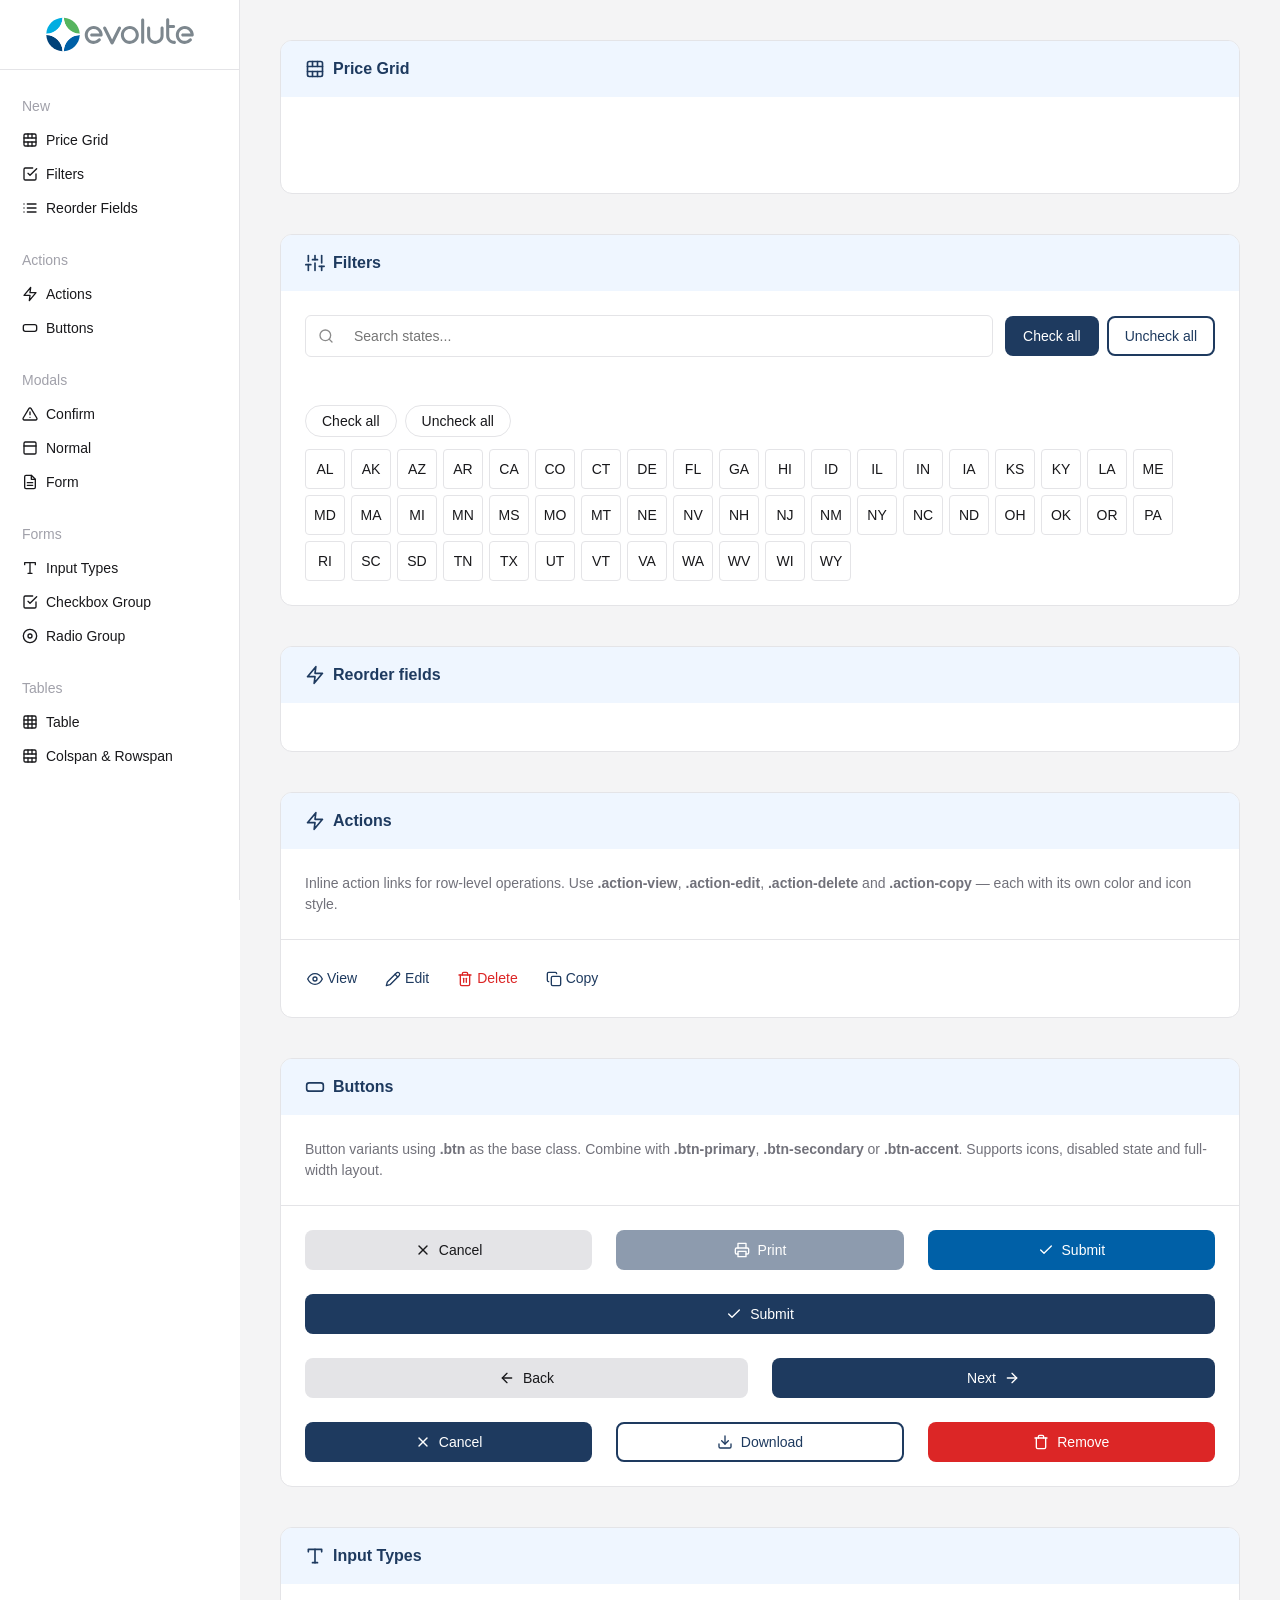
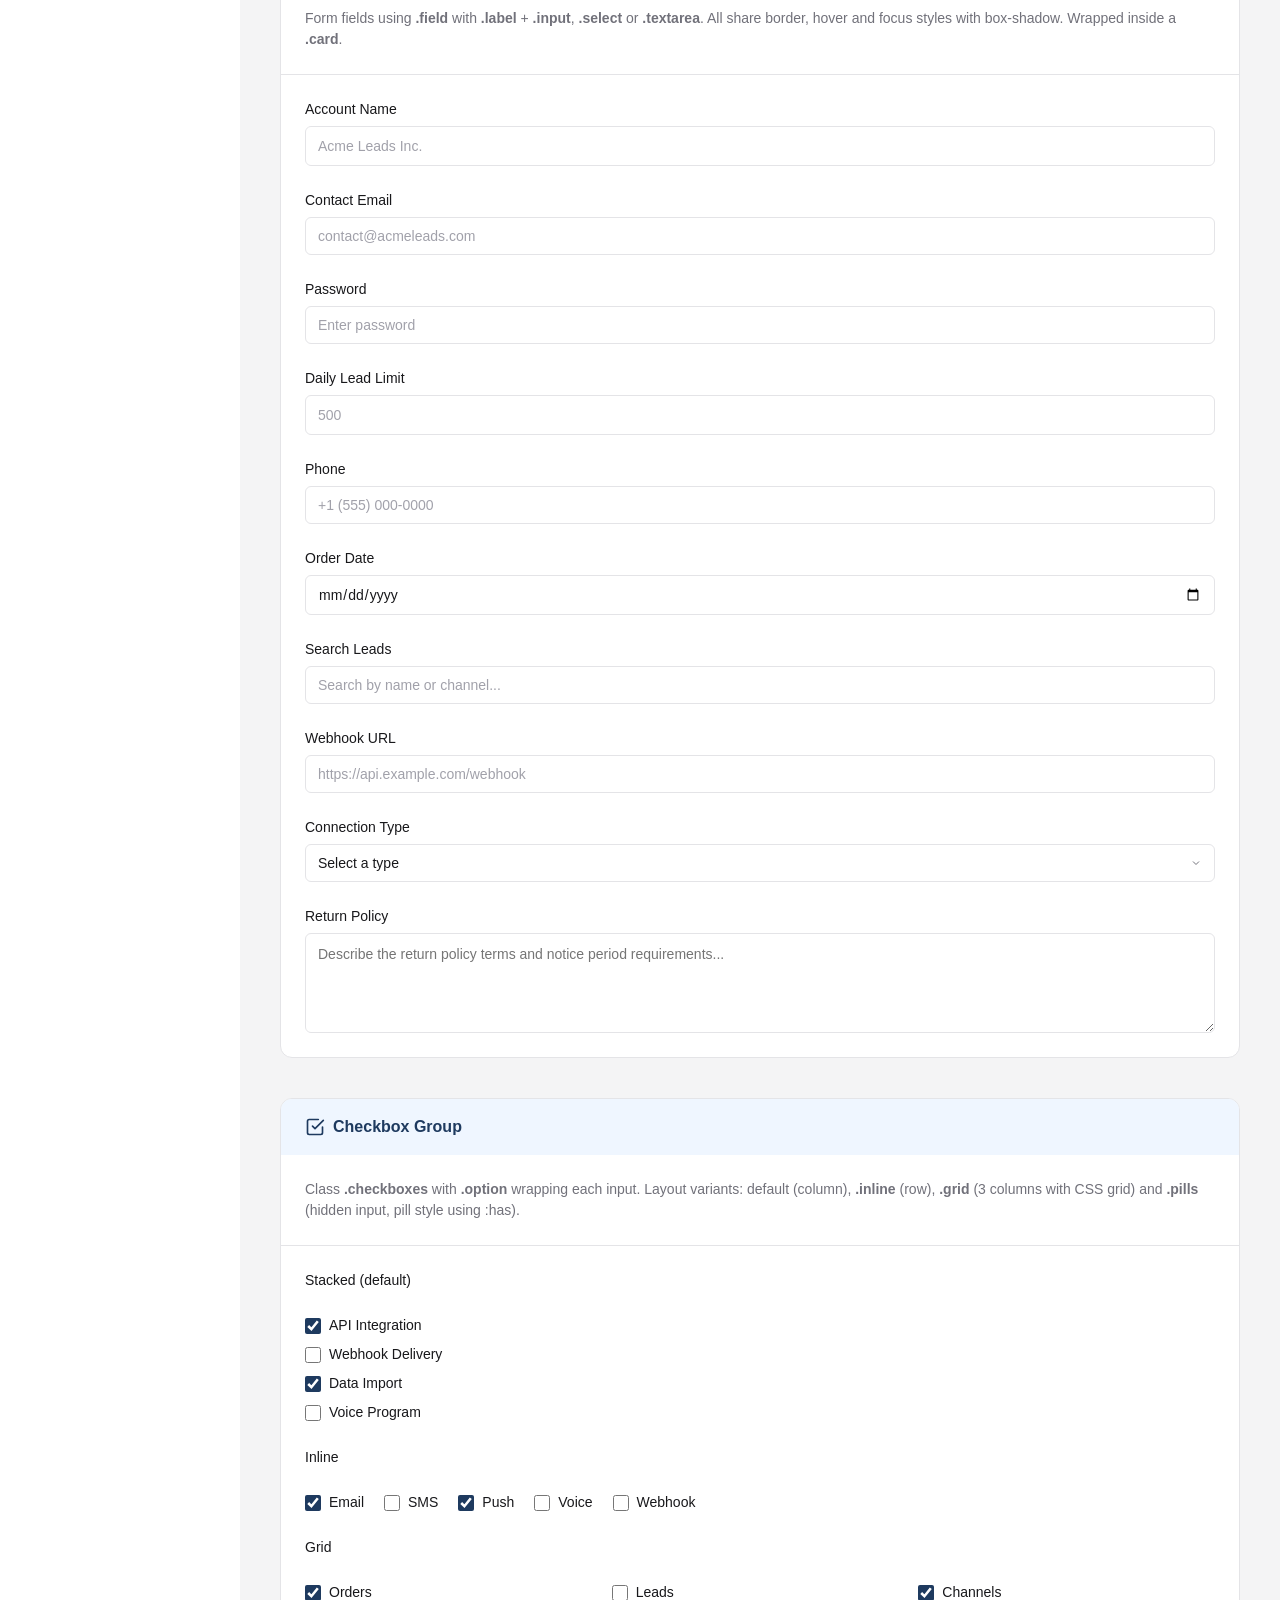
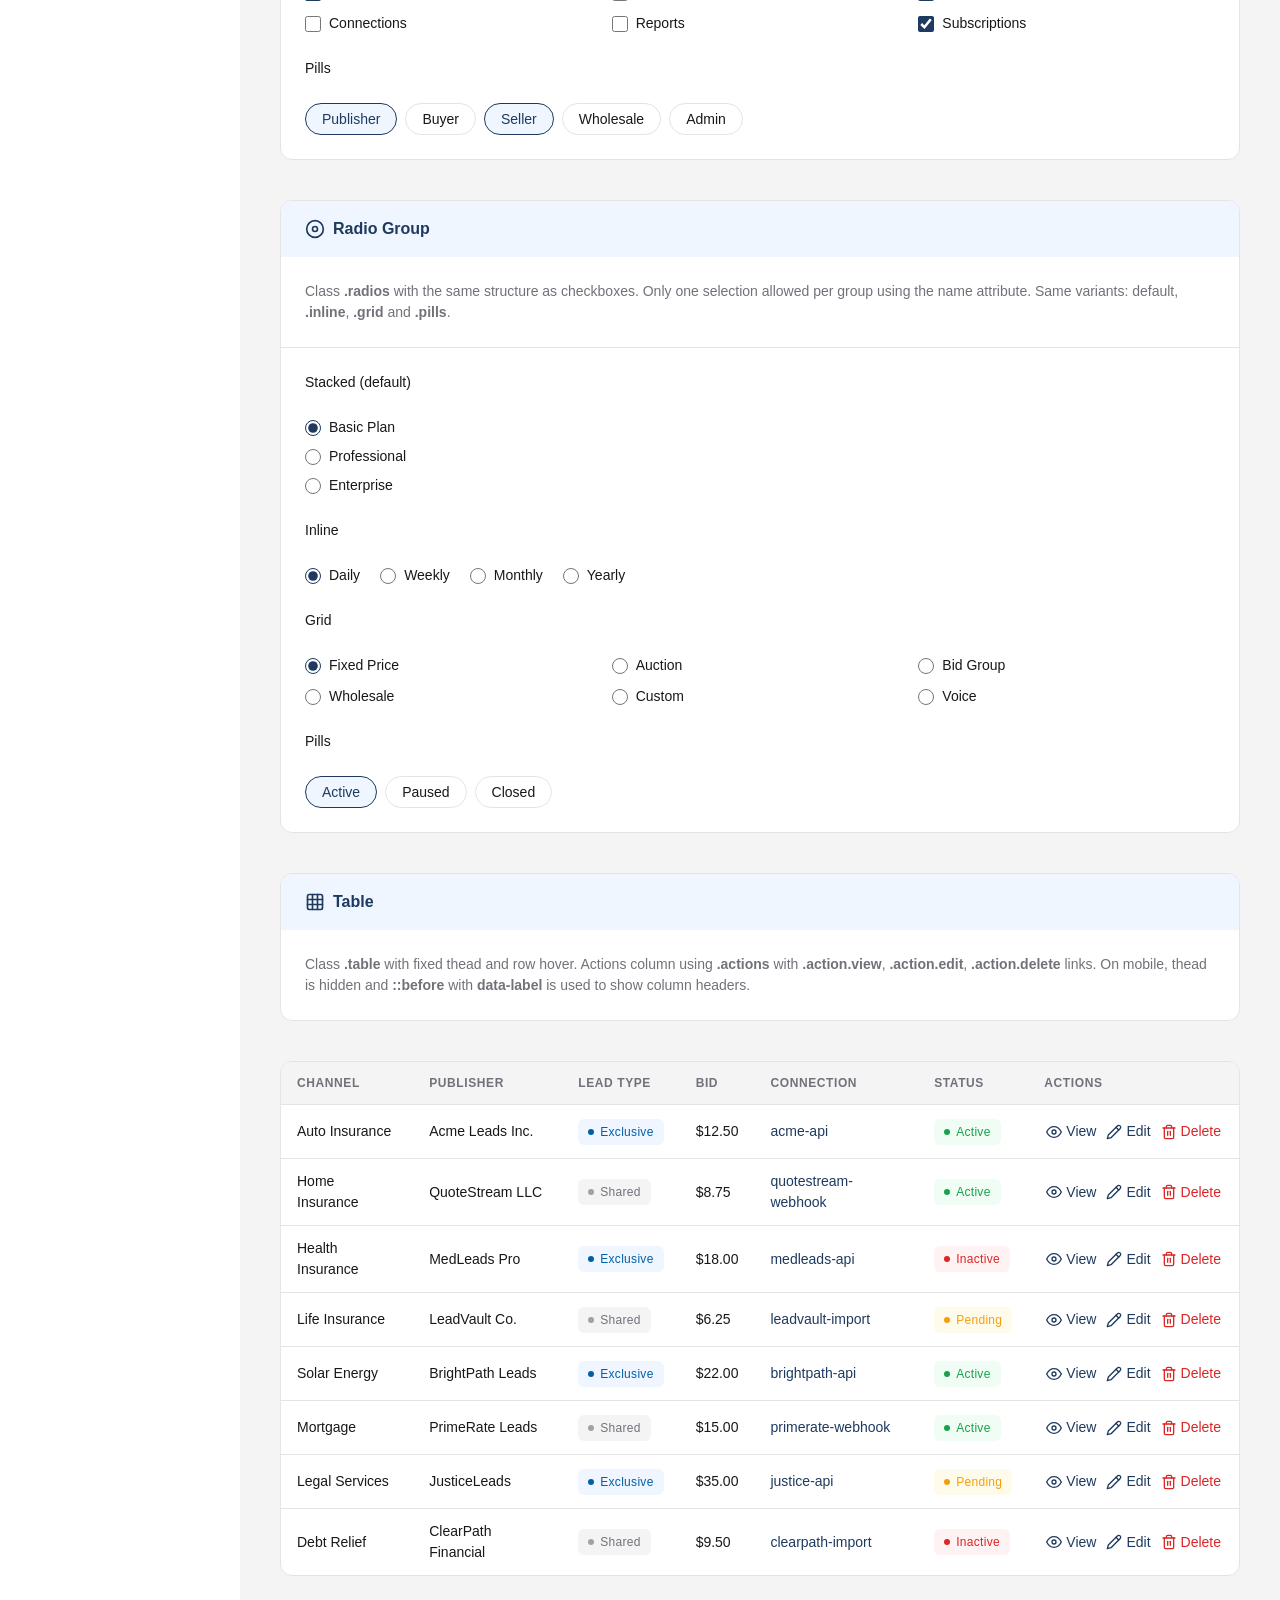
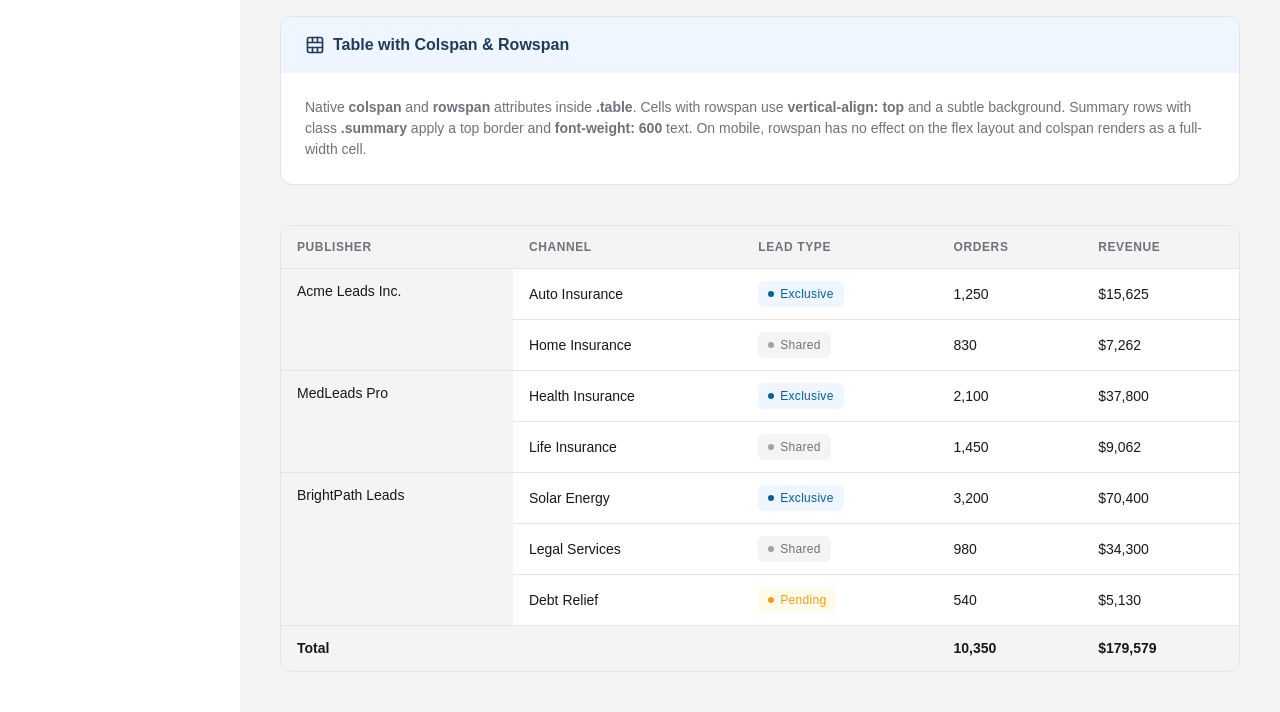
==== commit 32ec06c2: "add filter component" ====
--- a/index.html
+++ b/index.html
@@ -22,6 +22,10 @@
                 <svg xmlns="http://www.w3.org/2000/svg" width="16" height="16" viewBox="0 0 24 24" fill="none" stroke="currentColor" stroke-width="2" stroke-linecap="round" stroke-linejoin="round"><polyline points="9 11 12 14 22 4"/><path d="M21 12v7a2 2 0 0 1-2 2H5a2 2 0 0 1-2-2V5a2 2 0 0 1 2-2h11"/></svg>
                 Filters
             </a>
+            <a href="#content-reorder">
+                <svg xmlns="http://www.w3.org/2000/svg" width="16" height="16" viewBox="0 0 24 24" fill="none" stroke="currentColor" stroke-width="2" stroke-linecap="round" stroke-linejoin="round"><line x1="8" y1="6" x2="21" y2="6"/><line x1="8" y1="12" x2="21" y2="12"/><line x1="8" y1="18" x2="21" y2="18"/><line x1="3" y1="6" x2="3.01" y2="6"/><line x1="3" y1="12" x2="3.01" y2="12"/><line x1="3" y1="18" x2="3.01" y2="18"/></svg>
+                Reorder Fields
+            </a>
         </div>
         <div class="nav-group">
             <span>Actions</span>
@@ -59,7 +63,6 @@
                     <svg xmlns="http://www.w3.org/2000/svg" width="20" height="20" viewBox="0 0 24 24" fill="none" stroke="currentColor" stroke-width="2" stroke-linecap="round" stroke-linejoin="round"><rect x="3" y="3" width="18" height="18" rx="2"/><path d="M3 9h18"/><path d="M3 15h18"/><path d="M9 3v6"/><path d="M15 3v6"/><path d="M9 15v6"/><path d="M15 15v6"/></svg>
                     Price Grid
                 </div>
-                <div class="card-description">Two rate grid examples: <b>.rates</b> standard and <b>.rates.dark</b> dark-header variant.</div>
                 <div class="card-content">
 
                 </div>
@@ -72,16 +75,99 @@
                     <svg xmlns="http://www.w3.org/2000/svg" width="20" height="20" viewBox="0 0 24 24" fill="none" stroke="currentColor" stroke-width="2" stroke-linecap="round" stroke-linejoin="round"><line x1="4" y1="21" x2="4" y2="14"/><line x1="4" y1="10" x2="4" y2="3"/><line x1="12" y1="21" x2="12" y2="12"/><line x1="12" y1="8" x2="12" y2="3"/><line x1="20" y1="21" x2="20" y2="16"/><line x1="20" y1="12" x2="20" y2="3"/><line x1="1" y1="14" x2="7" y2="14"/><line x1="9" y1="8" x2="15" y2="8"/><line x1="17" y1="16" x2="23" y2="16"/></svg>
                     Filters
                 </div>
-                <div class="card-description">Multi-select with search bar (<b>.multiselect</b>) and simple checkbox grid (<b>.checks</b>).</div>
                 <div class="card-content">
-
-                </div>
+                    <div class="search">
+                        <div class="search-field">
+                            <div class="search-bar">
+                                <input type="text" placeholder="Search states...">
+                                <span class="search-count"></span>
+                            </div>
+                            <div class="search-results"></div>
+                        </div>
+                        <div class="search-actions">
+                            <button type="button" class="btn btn-primary" data-search-action="check-all">Check all</button>
+                            <button type="button" class="btn btn-outline" data-search-action="uncheck-all">Uncheck all</button>
+                        </div>
+                    </div>
+                </div>
+                <!-- FILTER V2 -->
                 <div class="card-content">
-
-                </div>
-            </div>
+                    <div class="pick">
+                        <div class="checkboxes pills">
+                            <label data-action="check-all"><input type="checkbox"> Check all</label>
+                            <label data-action="uncheck-all"><input type="checkbox"> Uncheck all</label>
+                        </div>
+                        <div class="pick-content">
+                            <label data-label="Alabama"><input type="checkbox" value="AL"> AL</label>
+                            <label data-label="Alaska"><input type="checkbox" value="AK"> AK</label>
+                            <label data-label="Arizona"><input type="checkbox" value="AZ"> AZ</label>
+                            <label data-label="Arkansas"><input type="checkbox" value="AR"> AR</label>
+                            <label data-label="California"><input type="checkbox" value="CA"> CA</label>
+                            <label data-label="Colorado"><input type="checkbox" value="CO"> CO</label>
+                            <label data-label="Connecticut"><input type="checkbox" value="CT"> CT</label>
+                            <label data-label="Delaware"><input type="checkbox" value="DE"> DE</label>
+                            <label data-label="Florida"><input type="checkbox" value="FL"> FL</label>
+                            <label data-label="Georgia"><input type="checkbox" value="GA"> GA</label>
+                            <label data-label="Hawaii"><input type="checkbox" value="HI"> HI</label>
+                            <label data-label="Idaho"><input type="checkbox" value="ID"> ID</label>
+                            <label data-label="Illinois"><input type="checkbox" value="IL"> IL</label>
+                            <label data-label="Indiana"><input type="checkbox" value="IN"> IN</label>
+                            <label data-label="Iowa"><input type="checkbox" value="IA"> IA</label>
+                            <label data-label="Kansas"><input type="checkbox" value="KS"> KS</label>
+                            <label data-label="Kentucky"><input type="checkbox" value="KY"> KY</label>
+                            <label data-label="Louisiana"><input type="checkbox" value="LA"> LA</label>
+                            <label data-label="Maine"><input type="checkbox" value="ME"> ME</label>
+                            <label data-label="Maryland"><input type="checkbox" value="MD"> MD</label>
+                            <label data-label="Massachusetts"><input type="checkbox" value="MA"> MA</label>
+                            <label data-label="Michigan"><input type="checkbox" value="MI"> MI</label>
+                            <label data-label="Minnesota"><input type="checkbox" value="MN"> MN</label>
+                            <label data-label="Mississippi"><input type="checkbox" value="MS"> MS</label>
+                            <label data-label="Missouri"><input type="checkbox" value="MO"> MO</label>
+                            <label data-label="Montana"><input type="checkbox" value="MT"> MT</label>
+                            <label data-label="Nebraska"><input type="checkbox" value="NE"> NE</label>
+                            <label data-label="Nevada"><input type="checkbox" value="NV"> NV</label>
+                            <label data-label="New Hampshire"><input type="checkbox" value="NH"> NH</label>
+                            <label data-label="New Jersey"><input type="checkbox" value="NJ"> NJ</label>
+                            <label data-label="New Mexico"><input type="checkbox" value="NM"> NM</label>
+                            <label data-label="New York"><input type="checkbox" value="NY"> NY</label>
+                            <label data-label="North Carolina"><input type="checkbox" value="NC"> NC</label>
+                            <label data-label="North Dakota"><input type="checkbox" value="ND"> ND</label>
+                            <label data-label="Ohio"><input type="checkbox" value="OH"> OH</label>
+                            <label data-label="Oklahoma"><input type="checkbox" value="OK"> OK</label>
+                            <label data-label="Oregon"><input type="checkbox" value="OR"> OR</label>
+                            <label data-label="Pennsylvania"><input type="checkbox" value="PA"> PA</label>
+                            <label data-label="Rhode Island"><input type="checkbox" value="RI"> RI</label>
+                            <label data-label="South Carolina"><input type="checkbox" value="SC"> SC</label>
+                            <label data-label="South Dakota"><input type="checkbox" value="SD"> SD</label>
+                            <label data-label="Tennessee"><input type="checkbox" value="TN"> TN</label>
+                            <label data-label="Texas"><input type="checkbox" value="TX"> TX</label>
+                            <label data-label="Utah"><input type="checkbox" value="UT"> UT</label>
+                            <label data-label="Vermont"><input type="checkbox" value="VT"> VT</label>
+                            <label data-label="Virginia"><input type="checkbox" value="VA"> VA</label>
+                            <label data-label="Washington"><input type="checkbox" value="WA"> WA</label>
+                            <label data-label="West Virginia"><input type="checkbox" value="WV"> WV</label>
+                            <label data-label="Wisconsin"><input type="checkbox" value="WI"> WI</label>
+                            <label data-label="Wyoming"><input type="checkbox" value="WY"> WY</label>
+                        </div>
+                    </div>
+                </div>
+                <!-- FILTER V2 -->
+            </div>
+            <div class="card" id="content-reorder">
+                <div class="card-title">
+                    <svg xmlns="http://www.w3.org/2000/svg" width="20" height="20" viewBox="0 0 24 24" fill="none" stroke="currentColor" stroke-width="2" stroke-linecap="round" stroke-linejoin="round"><polygon points="13 2 3 14 12 14 11 22 21 10 12 10 13 2"/></svg>
+                    Reorder fields
+                </div>
+                <div class="card-content">
+
+                </div>
+            </div>
+
             <div class="card" id="content-actions">
-                <div class="card-title"><svg xmlns="http://www.w3.org/2000/svg" width="20" height="20" viewBox="0 0 24 24" fill="none" stroke="currentColor" stroke-width="2" stroke-linecap="round" stroke-linejoin="round"><polygon points="13 2 3 14 12 14 11 22 21 10 12 10 13 2"/></svg> Actions</div>
+                <div class="card-title">
+                    <svg xmlns="http://www.w3.org/2000/svg" width="20" height="20" viewBox="0 0 24 24" fill="none" stroke="currentColor" stroke-width="2" stroke-linecap="round" stroke-linejoin="round"><polygon points="13 2 3 14 12 14 11 22 21 10 12 10 13 2"/></svg>
+                    Actions
+                </div>
                 <div class="card-description">Inline action links for row-level operations. Use <b>.action-view</b>, <b>.action-edit</b>, <b>.action-delete</b> and <b>.action-copy</b> — each with its own color and icon style.</div>
                 <div class="card-content content-inline">
                     <a href="" class="action-view">View</a>
@@ -235,37 +321,37 @@
                 </div>
                 <div class="card-description">Class <b>.checkboxes</b> with <b>.option</b> wrapping each input. Layout variants: default (column), <b>.inline</b> (row), <b>.grid</b> (3 columns with CSS grid) and <b>.pills</b> (hidden input, pill style using :has).</div>
                 <div class="card-content">
+                    <span class="label">Stacked (default)</span>
                     <div class="checkboxes">
-                        <span class="label">Stacked (default)</span>
-                        <label class="option"><input type="checkbox" checked> API Integration</label>
-                        <label class="option"><input type="checkbox"> Webhook Delivery</label>
-                        <label class="option"><input type="checkbox" checked> Data Import</label>
-                        <label class="option"><input type="checkbox"> Voice Program</label>
-                    </div>
+                        <label><input type="checkbox" checked> API Integration</label>
+                        <label><input type="checkbox"> Webhook Delivery</label>
+                        <label><input type="checkbox" checked> Data Import</label>
+                        <label><input type="checkbox"> Voice Program</label>
+                    </div>
+                    <span class="label">Inline</span>
                     <div class="checkboxes inline">
-                        <span class="label">Inline</span>
-                        <label class="option"><input type="checkbox" checked> Email</label>
-                        <label class="option"><input type="checkbox"> SMS</label>
-                        <label class="option"><input type="checkbox" checked> Push</label>
-                        <label class="option"><input type="checkbox"> Voice</label>
-                        <label class="option"><input type="checkbox"> Webhook</label>
-                    </div>
+                        <label><input type="checkbox" checked> Email</label>
+                        <label><input type="checkbox"> SMS</label>
+                        <label><input type="checkbox" checked> Push</label>
+                        <label><input type="checkbox"> Voice</label>
+                        <label><input type="checkbox"> Webhook</label>
+                    </div>
+                    <span class="label">Grid</span>
                     <div class="checkboxes grid">
-                        <span class="label">Grid (3 columns)</span>
-                        <label class="option"><input type="checkbox" checked> Orders</label>
-                        <label class="option"><input type="checkbox"> Leads</label>
-                        <label class="option"><input type="checkbox" checked> Channels</label>
-                        <label class="option"><input type="checkbox"> Connections</label>
-                        <label class="option"><input type="checkbox"> Reports</label>
-                        <label class="option"><input type="checkbox" checked> Subscriptions</label>
-                    </div>
+                        <label><input type="checkbox" checked> Orders</label>
+                        <label><input type="checkbox"> Leads</label>
+                        <label><input type="checkbox" checked> Channels</label>
+                        <label><input type="checkbox"> Connections</label>
+                        <label><input type="checkbox"> Reports</label>
+                        <label><input type="checkbox" checked> Subscriptions</label>
+                    </div>
+                    <span class="label">Pills</span>
                     <div class="checkboxes pills">
-                        <span class="label">Pills</span>
-                        <label class="option"><input type="checkbox" checked> Publisher</label>
-                        <label class="option"><input type="checkbox"> Buyer</label>
-                        <label class="option"><input type="checkbox" checked> Seller</label>
-                        <label class="option"><input type="checkbox"> Wholesale</label>
-                        <label class="option"><input type="checkbox"> Admin</label>
+                        <label><input type="checkbox" checked> Publisher</label>
+                        <label><input type="checkbox"> Buyer</label>
+                        <label><input type="checkbox" checked> Seller</label>
+                        <label><input type="checkbox"> Wholesale</label>
+                        <label><input type="checkbox"> Admin</label>
                     </div>
                 </div>
             </div>
@@ -273,33 +359,33 @@
                 <div class="card-title"><svg xmlns="http://www.w3.org/2000/svg" width="20" height="20" viewBox="0 0 24 24" fill="none" stroke="currentColor" stroke-width="2" stroke-linecap="round" stroke-linejoin="round"><circle cx="12" cy="12" r="10"/><circle cx="12" cy="12" r="3"/></svg> Radio Group</div>
                 <div class="card-description">Class <b>.radios</b> with the same structure as checkboxes. Only one selection allowed per group using the name attribute. Same variants: default, <b>.inline</b>, <b>.grid</b> and <b>.pills</b>.</div>
                 <div class="card-content">
+                    <span class="label">Stacked (default)</span>
                     <div class="radios">
-                        <span class="label">Stacked (default)</span>
-                        <label class="option"><input type="radio" name="plan" checked> Basic Plan</label>
-                        <label class="option"><input type="radio" name="plan"> Professional</label>
-                        <label class="option"><input type="radio" name="plan"> Enterprise</label>
-                    </div>
+                        <label><input type="radio" name="plan" checked> Basic Plan</label>
+                        <label><input type="radio" name="plan"> Professional</label>
+                        <label><input type="radio" name="plan"> Enterprise</label>
+                    </div>
+                    <span class="label">Inline</span>
                     <div class="radios inline">
-                        <span class="label">Inline</span>
-                        <label class="option"><input type="radio" name="freq" checked> Daily</label>
-                        <label class="option"><input type="radio" name="freq"> Weekly</label>
-                        <label class="option"><input type="radio" name="freq"> Monthly</label>
-                        <label class="option"><input type="radio" name="freq"> Yearly</label>
-                    </div>
+                        <label><input type="radio" name="freq" checked> Daily</label>
+                        <label><input type="radio" name="freq"> Weekly</label>
+                        <label><input type="radio" name="freq"> Monthly</label>
+                        <label><input type="radio" name="freq"> Yearly</label>
+                    </div>
+                    <span class="label">Grid</span>
                     <div class="radios grid">
-                        <span class="label">Grid (3 columns)</span>
-                        <label class="option"><input type="radio" name="bid" checked> Fixed Price</label>
-                        <label class="option"><input type="radio" name="bid"> Auction</label>
-                        <label class="option"><input type="radio" name="bid"> Bid Group</label>
-                        <label class="option"><input type="radio" name="bid"> Wholesale</label>
-                        <label class="option"><input type="radio" name="bid"> Custom</label>
-                        <label class="option"><input type="radio" name="bid"> Voice</label>
-                    </div>
+                        <label><input type="radio" name="bid" checked> Fixed Price</label>
+                        <label><input type="radio" name="bid"> Auction</label>
+                        <label><input type="radio" name="bid"> Bid Group</label>
+                        <label><input type="radio" name="bid"> Wholesale</label>
+                        <label><input type="radio" name="bid"> Custom</label>
+                        <label><input type="radio" name="bid"> Voice</label>
+                    </div>
+                    <span class="label">Pills</span>
                     <div class="radios pills">
-                        <span class="label">Pills</span>
-                        <label class="option"><input type="radio" name="status" checked> Active</label>
-                        <label class="option"><input type="radio" name="status"> Paused</label>
-                        <label class="option"><input type="radio" name="status"> Closed</label>
+                        <label><input type="radio" name="status" checked> Active</label>
+                        <label><input type="radio" name="status"> Paused</label>
+                        <label><input type="radio" name="status"> Closed</label>
                     </div>
                 </div>
             </div>
@@ -329,25 +415,9 @@
                         <td data-label="Status"><span class="badge success">Active</span></td>
                         <td data-label="Actions">
                             <div class="actions">
-                                <a href="#" class="action view"><svg xmlns="http://www.w3.org/2000/svg"
-                                        viewBox="0 0 24 24" fill="none" stroke="currentColor" stroke-width="2"
-                                        stroke-linecap="round" stroke-linejoin="round">
-                                        <path d="M1 12s4-8 11-8 11 8 11 8-4 8-11 8-11-8-11-8z" />
-                                        <circle cx="12" cy="12" r="3" />
-                                    </svg> View</a>
-                                <a href="#" class="action edit"><svg xmlns="http://www.w3.org/2000/svg"
-                                        viewBox="0 0 24 24" fill="none" stroke="currentColor" stroke-width="2"
-                                        stroke-linecap="round" stroke-linejoin="round">
-                                        <path d="M11 4H4a2 2 0 0 0-2 2v14a2 2 0 0 0 2 2h14a2 2 0 0 0 2-2v-7" />
-                                        <path d="M18.5 2.5a2.121 2.121 0 0 1 3 3L12 15l-4 1 1-4 9.5-9.5z" />
-                                    </svg> Edit</a>
-                                <a href="#" class="action delete"><svg xmlns="http://www.w3.org/2000/svg"
-                                        viewBox="0 0 24 24" fill="none" stroke="currentColor" stroke-width="2"
-                                        stroke-linecap="round" stroke-linejoin="round">
-                                        <polyline points="3 6 5 6 21 6" />
-                                        <path
-                                            d="M19 6v14a2 2 0 0 1-2 2H7a2 2 0 0 1-2-2V6m3 0V4a2 2 0 0 1 2-2h4a2 2 0 0 1 2 2v2" />
-                                    </svg> Delete</a>
+                                <a href="#" class="action-view">View</a>
+                                <a href="#" class="action-edit">Edit</a>
+                                <a href="#" class="action-delete">Delete</a>
                             </div>
                         </td>
                     </tr>
@@ -360,25 +430,9 @@
                         <td data-label="Status"><span class="badge success">Active</span></td>
                         <td data-label="Actions">
                             <div class="actions">
-                                <a href="#" class="action view"><svg xmlns="http://www.w3.org/2000/svg"
-                                        viewBox="0 0 24 24" fill="none" stroke="currentColor" stroke-width="2"
-                                        stroke-linecap="round" stroke-linejoin="round">
-                                        <path d="M1 12s4-8 11-8 11 8 11 8-4 8-11 8-11-8-11-8z" />
-                                        <circle cx="12" cy="12" r="3" />
-                                    </svg> View</a>
-                                <a href="#" class="action edit"><svg xmlns="http://www.w3.org/2000/svg"
-                                        viewBox="0 0 24 24" fill="none" stroke="currentColor" stroke-width="2"
-                                        stroke-linecap="round" stroke-linejoin="round">
-                                        <path d="M11 4H4a2 2 0 0 0-2 2v14a2 2 0 0 0 2 2h14a2 2 0 0 0 2-2v-7" />
-                                        <path d="M18.5 2.5a2.121 2.121 0 0 1 3 3L12 15l-4 1 1-4 9.5-9.5z" />
-                                    </svg> Edit</a>
-                                <a href="#" class="action delete"><svg xmlns="http://www.w3.org/2000/svg"
-                                        viewBox="0 0 24 24" fill="none" stroke="currentColor" stroke-width="2"
-                                        stroke-linecap="round" stroke-linejoin="round">
-                                        <polyline points="3 6 5 6 21 6" />
-                                        <path
-                                            d="M19 6v14a2 2 0 0 1-2 2H7a2 2 0 0 1-2-2V6m3 0V4a2 2 0 0 1 2-2h4a2 2 0 0 1 2 2v2" />
-                                    </svg> Delete</a>
+                                <a href="#" class="action-view">View</a>
+                                <a href="#" class="action-edit">Edit</a>
+                                <a href="#" class="action-delete">Delete</a>
                             </div>
                         </td>
                     </tr>
@@ -391,25 +445,9 @@
                         <td data-label="Status"><span class="badge danger">Inactive</span></td>
                         <td data-label="Actions">
                             <div class="actions">
-                                <a href="#" class="action view"><svg xmlns="http://www.w3.org/2000/svg"
-                                        viewBox="0 0 24 24" fill="none" stroke="currentColor" stroke-width="2"
-                                        stroke-linecap="round" stroke-linejoin="round">
-                                        <path d="M1 12s4-8 11-8 11 8 11 8-4 8-11 8-11-8-11-8z" />
-                                        <circle cx="12" cy="12" r="3" />
-                                    </svg> View</a>
-                                <a href="#" class="action edit"><svg xmlns="http://www.w3.org/2000/svg"
-                                        viewBox="0 0 24 24" fill="none" stroke="currentColor" stroke-width="2"
-                                        stroke-linecap="round" stroke-linejoin="round">
-                                        <path d="M11 4H4a2 2 0 0 0-2 2v14a2 2 0 0 0 2 2h14a2 2 0 0 0 2-2v-7" />
-                                        <path d="M18.5 2.5a2.121 2.121 0 0 1 3 3L12 15l-4 1 1-4 9.5-9.5z" />
-                                    </svg> Edit</a>
-                                <a href="#" class="action delete"><svg xmlns="http://www.w3.org/2000/svg"
-                                        viewBox="0 0 24 24" fill="none" stroke="currentColor" stroke-width="2"
-                                        stroke-linecap="round" stroke-linejoin="round">
-                                        <polyline points="3 6 5 6 21 6" />
-                                        <path
-                                            d="M19 6v14a2 2 0 0 1-2 2H7a2 2 0 0 1-2-2V6m3 0V4a2 2 0 0 1 2-2h4a2 2 0 0 1 2 2v2" />
-                                    </svg> Delete</a>
+                                <a href="#" class="action-view">View</a>
+                                <a href="#" class="action-edit">Edit</a>
+                                <a href="#" class="action-delete">Delete</a>
                             </div>
                         </td>
                     </tr>
@@ -422,25 +460,9 @@
                         <td data-label="Status"><span class="badge warning">Pending</span></td>
                         <td data-label="Actions">
                             <div class="actions">
-                                <a href="#" class="action view"><svg xmlns="http://www.w3.org/2000/svg"
-                                        viewBox="0 0 24 24" fill="none" stroke="currentColor" stroke-width="2"
-                                        stroke-linecap="round" stroke-linejoin="round">
-                                        <path d="M1 12s4-8 11-8 11 8 11 8-4 8-11 8-11-8-11-8z" />
-                                        <circle cx="12" cy="12" r="3" />
-                                    </svg> View</a>
-                                <a href="#" class="action edit"><svg xmlns="http://www.w3.org/2000/svg"
-                                        viewBox="0 0 24 24" fill="none" stroke="currentColor" stroke-width="2"
-                                        stroke-linecap="round" stroke-linejoin="round">
-                                        <path d="M11 4H4a2 2 0 0 0-2 2v14a2 2 0 0 0 2 2h14a2 2 0 0 0 2-2v-7" />
-                                        <path d="M18.5 2.5a2.121 2.121 0 0 1 3 3L12 15l-4 1 1-4 9.5-9.5z" />
-                                    </svg> Edit</a>
-                                <a href="#" class="action delete"><svg xmlns="http://www.w3.org/2000/svg"
-                                        viewBox="0 0 24 24" fill="none" stroke="currentColor" stroke-width="2"
-                                        stroke-linecap="round" stroke-linejoin="round">
-                                        <polyline points="3 6 5 6 21 6" />
-                                        <path
-                                            d="M19 6v14a2 2 0 0 1-2 2H7a2 2 0 0 1-2-2V6m3 0V4a2 2 0 0 1 2-2h4a2 2 0 0 1 2 2v2" />
-                                    </svg> Delete</a>
+                                <a href="#" class="action-view">View</a>
+                                <a href="#" class="action-edit">Edit</a>
+                                <a href="#" class="action-delete">Delete</a>
                             </div>
                         </td>
                     </tr>
@@ -453,25 +475,9 @@
                         <td data-label="Status"><span class="badge success">Active</span></td>
                         <td data-label="Actions">
                             <div class="actions">
-                                <a href="#" class="action view"><svg xmlns="http://www.w3.org/2000/svg"
-                                        viewBox="0 0 24 24" fill="none" stroke="currentColor" stroke-width="2"
-                                        stroke-linecap="round" stroke-linejoin="round">
-                                        <path d="M1 12s4-8 11-8 11 8 11 8-4 8-11 8-11-8-11-8z" />
-                                        <circle cx="12" cy="12" r="3" />
-                                    </svg> View</a>
-                                <a href="#" class="action edit"><svg xmlns="http://www.w3.org/2000/svg"
-                                        viewBox="0 0 24 24" fill="none" stroke="currentColor" stroke-width="2"
-                                        stroke-linecap="round" stroke-linejoin="round">
-                                        <path d="M11 4H4a2 2 0 0 0-2 2v14a2 2 0 0 0 2 2h14a2 2 0 0 0 2-2v-7" />
-                                        <path d="M18.5 2.5a2.121 2.121 0 0 1 3 3L12 15l-4 1 1-4 9.5-9.5z" />
-                                    </svg> Edit</a>
-                                <a href="#" class="action delete"><svg xmlns="http://www.w3.org/2000/svg"
-                                        viewBox="0 0 24 24" fill="none" stroke="currentColor" stroke-width="2"
-                                        stroke-linecap="round" stroke-linejoin="round">
-                                        <polyline points="3 6 5 6 21 6" />
-                                        <path
-                                            d="M19 6v14a2 2 0 0 1-2 2H7a2 2 0 0 1-2-2V6m3 0V4a2 2 0 0 1 2-2h4a2 2 0 0 1 2 2v2" />
-                                    </svg> Delete</a>
+                                <a href="#" class="action-view">View</a>
+                                <a href="#" class="action-edit">Edit</a>
+                                <a href="#" class="action-delete">Delete</a>
                             </div>
                         </td>
                     </tr>
@@ -484,25 +490,9 @@
                         <td data-label="Status"><span class="badge success">Active</span></td>
                         <td data-label="Actions">
                             <div class="actions">
-                                <a href="#" class="action view"><svg xmlns="http://www.w3.org/2000/svg"
-                                        viewBox="0 0 24 24" fill="none" stroke="currentColor" stroke-width="2"
-                                        stroke-linecap="round" stroke-linejoin="round">
-                                        <path d="M1 12s4-8 11-8 11 8 11 8-4 8-11 8-11-8-11-8z" />
-                                        <circle cx="12" cy="12" r="3" />
-                                    </svg> View</a>
-                                <a href="#" class="action edit"><svg xmlns="http://www.w3.org/2000/svg"
-                                        viewBox="0 0 24 24" fill="none" stroke="currentColor" stroke-width="2"
-                                        stroke-linecap="round" stroke-linejoin="round">
-                                        <path d="M11 4H4a2 2 0 0 0-2 2v14a2 2 0 0 0 2 2h14a2 2 0 0 0 2-2v-7" />
-                                        <path d="M18.5 2.5a2.121 2.121 0 0 1 3 3L12 15l-4 1 1-4 9.5-9.5z" />
-                                    </svg> Edit</a>
-                                <a href="#" class="action delete"><svg xmlns="http://www.w3.org/2000/svg"
-                                        viewBox="0 0 24 24" fill="none" stroke="currentColor" stroke-width="2"
-                                        stroke-linecap="round" stroke-linejoin="round">
-                                        <polyline points="3 6 5 6 21 6" />
-                                        <path
-                                            d="M19 6v14a2 2 0 0 1-2 2H7a2 2 0 0 1-2-2V6m3 0V4a2 2 0 0 1 2-2h4a2 2 0 0 1 2 2v2" />
-                                    </svg> Delete</a>
+                                <a href="#" class="action-view">View</a>
+                                <a href="#" class="action-edit">Edit</a>
+                                <a href="#" class="action-delete">Delete</a>
                             </div>
                         </td>
                     </tr>
@@ -515,25 +505,9 @@
                         <td data-label="Status"><span class="badge warning">Pending</span></td>
                         <td data-label="Actions">
                             <div class="actions">
-                                <a href="#" class="action view"><svg xmlns="http://www.w3.org/2000/svg"
-                                        viewBox="0 0 24 24" fill="none" stroke="currentColor" stroke-width="2"
-                                        stroke-linecap="round" stroke-linejoin="round">
-                                        <path d="M1 12s4-8 11-8 11 8 11 8-4 8-11 8-11-8-11-8z" />
-                                        <circle cx="12" cy="12" r="3" />
-                                    </svg> View</a>
-                                <a href="#" class="action edit"><svg xmlns="http://www.w3.org/2000/svg"
-                                        viewBox="0 0 24 24" fill="none" stroke="currentColor" stroke-width="2"
-                                        stroke-linecap="round" stroke-linejoin="round">
-                                        <path d="M11 4H4a2 2 0 0 0-2 2v14a2 2 0 0 0 2 2h14a2 2 0 0 0 2-2v-7" />
-                                        <path d="M18.5 2.5a2.121 2.121 0 0 1 3 3L12 15l-4 1 1-4 9.5-9.5z" />
-                                    </svg> Edit</a>
-                                <a href="#" class="action delete"><svg xmlns="http://www.w3.org/2000/svg"
-                                        viewBox="0 0 24 24" fill="none" stroke="currentColor" stroke-width="2"
-                                        stroke-linecap="round" stroke-linejoin="round">
-                                        <polyline points="3 6 5 6 21 6" />
-                                        <path
-                                            d="M19 6v14a2 2 0 0 1-2 2H7a2 2 0 0 1-2-2V6m3 0V4a2 2 0 0 1 2-2h4a2 2 0 0 1 2 2v2" />
-                                    </svg> Delete</a>
+                                <a href="#" class="action-view">View</a>
+                                <a href="#" class="action-edit">Edit</a>
+                                <a href="#" class="action-delete">Delete</a>
                             </div>
                         </td>
                     </tr>
@@ -546,25 +520,9 @@
                         <td data-label="Status"><span class="badge danger">Inactive</span></td>
                         <td data-label="Actions">
                             <div class="actions">
-                                <a href="#" class="action view"><svg xmlns="http://www.w3.org/2000/svg"
-                                        viewBox="0 0 24 24" fill="none" stroke="currentColor" stroke-width="2"
-                                        stroke-linecap="round" stroke-linejoin="round">
-                                        <path d="M1 12s4-8 11-8 11 8 11 8-4 8-11 8-11-8-11-8z" />
-                                        <circle cx="12" cy="12" r="3" />
-                                    </svg> View</a>
-                                <a href="#" class="action edit"><svg xmlns="http://www.w3.org/2000/svg"
-                                        viewBox="0 0 24 24" fill="none" stroke="currentColor" stroke-width="2"
-                                        stroke-linecap="round" stroke-linejoin="round">
-                                        <path d="M11 4H4a2 2 0 0 0-2 2v14a2 2 0 0 0 2 2h14a2 2 0 0 0 2-2v-7" />
-                                        <path d="M18.5 2.5a2.121 2.121 0 0 1 3 3L12 15l-4 1 1-4 9.5-9.5z" />
-                                    </svg> Edit</a>
-                                <a href="#" class="action delete"><svg xmlns="http://www.w3.org/2000/svg"
-                                        viewBox="0 0 24 24" fill="none" stroke="currentColor" stroke-width="2"
-                                        stroke-linecap="round" stroke-linejoin="round">
-                                        <polyline points="3 6 5 6 21 6" />
-                                        <path
-                                            d="M19 6v14a2 2 0 0 1-2 2H7a2 2 0 0 1-2-2V6m3 0V4a2 2 0 0 1 2-2h4a2 2 0 0 1 2 2v2" />
-                                    </svg> Delete</a>
+                                <a href="#" class="action-view">View</a>
+                                <a href="#" class="action-edit">Edit</a>
+                                <a href="#" class="action-delete">Delete</a>
                             </div>
                         </td>
                     </tr>
@@ -758,6 +716,95 @@
             overlay.style.display = 'none';
         }
     });
+
+    // Shared state helpers
+    const stateBoxes = () => [...document.querySelectorAll('.pick-content input[type="checkbox"]')];
+    const pillCheckAll = document.querySelector('[data-action="check-all"] input');
+    const pillUncheckAll = document.querySelector('[data-action="uncheck-all"] input');
+
+    function setAllStates(checked) {
+        stateBoxes().forEach(cb => cb.checked = checked);
+        pillCheckAll.checked = checked;
+        pillUncheckAll.checked = !checked;
+        updateCount();
+        if (searchResults.classList.contains('open')) renderDropdown(searchInput.value);
+    }
+
+    // V2 pill buttons
+    document.querySelector('[data-action="check-all"]').addEventListener('click', e => {
+        e.preventDefault();
+        setAllStates(true);
+    });
+    document.querySelector('[data-action="uncheck-all"]').addEventListener('click', e => {
+        e.preventDefault();
+        setAllStates(false);
+    });
+
+    // V1 search bar
+    const searchInput = document.querySelector('.search-bar input');
+    const searchCount = document.querySelector('.search-count');
+    const searchResults = document.querySelector('.search-results');
+
+    function updateCount() {
+        const n = stateBoxes().filter(cb => cb.checked).length;
+        searchCount.textContent = n > 0 ? `${n} state${n === 1 ? '' : 's'} selected` : '';
+    }
+
+    function renderDropdown(filter) {
+        const q = (filter || '').toLowerCase();
+        const states = stateBoxes();
+        const matches = q
+            ? states.filter(cb => cb.closest('label').dataset.label.toLowerCase().includes(q) || cb.value.toLowerCase().includes(q))
+            : states;
+
+        if (!matches.length) {
+            searchResults.innerHTML = '<div class="search-no-results">No states found</div>';
+            return;
+        }
+
+        searchResults.innerHTML = matches.map(cb => `
+            <label class="search-result-item${cb.checked ? ' checked' : ''}" data-value="${cb.value}">
+                <input type="checkbox"${cb.checked ? ' checked' : ''}>
+                ${cb.closest('label').dataset.label}
+                <span style="margin-left:auto;font-size:11px;opacity:.5">${cb.value}</span>
+            </label>
+        `).join('');
+
+        searchResults.querySelectorAll('.search-result-item').forEach(item => {
+            item.addEventListener('click', e => {
+                e.preventDefault();
+                const v2 = stateBoxes().find(cb => cb.value === item.dataset.value);
+                if (!v2) return;
+                v2.checked = !v2.checked;
+                item.querySelector('input').checked = v2.checked;
+                item.classList.toggle('checked', v2.checked);
+                updateCount();
+            });
+        });
+    }
+
+    function openDropdown() {
+        renderDropdown(searchInput.value);
+        searchResults.classList.add('open');
+    }
+
+    function closeDropdown() {
+        searchResults.classList.remove('open');
+        searchInput.value = '';
+    }
+
+    searchInput.addEventListener('focus', openDropdown);
+    searchInput.addEventListener('input', () => renderDropdown(searchInput.value));
+
+    document.addEventListener('click', e => {
+        if (!e.target.closest('.search-field')) closeDropdown();
+    });
+
+    // V1 check all / uncheck all buttons
+    document.querySelector('[data-search-action="check-all"]').addEventListener('click', () => setAllStates(true));
+    document.querySelector('[data-search-action="uncheck-all"]').addEventListener('click', () => setAllStates(false));
+
+    updateCount();
 </script>
 </body>
 </html>
--- a/main.css
+++ b/main.css
@@ -363,12 +363,14 @@
 .dashboard input[type="radio"] + label,
 .dashboard label:has(input[type="checkbox"]),
 .dashboard label:has(input[type="radio"]) {
-    display: inline-flex;
+    display: flex;
     align-items: center;
     gap: 8px;
+    font-size: 14px;
+    cursor: pointer;
     color: var(--color-dark);
-    font-size: 14px;
-    line-height: 16px;
+    user-select: none;
+    transition: all .2s ease;
 }
 
 /* YUI Button/Link wrapper reset */
@@ -500,8 +502,6 @@
     width: 220px;
     max-width: 220px;
     color: var(--color-gray) !important;
-    font-size: 14px !important;
-    font-weight: 500 !important;
 }
 .dashboard .labelValue .value,
 .dashboard .summarySection .labelValue .value,
@@ -584,7 +584,7 @@
 }
 
 .action-delete {
-    color: var(--color-error);
+    color: var(--color-error) !important;
 }
 
 .action-view::before {
@@ -659,11 +659,8 @@
     border-bottom: 1px solid var(--border);
 }
 .modal .label {
-    font-size: 12px;
-    font-weight: 500;
     color: var(--color-muted);
     text-transform: uppercase;
-    letter-spacing: 0.5px;
 }
 .modal .close {
     display: flex;
@@ -750,6 +747,7 @@
     display: flex;
     align-items: center;
     justify-content: center;
+    white-space: nowrap;
     gap: 8px;
     height: 40px;
     min-height: 40px;
@@ -860,13 +858,6 @@
     flex-direction: column;
     gap: 6px;
 }
-.field .label {
-    font-size: 13px;
-    font-weight: 500;
-    color: var(--color-dark);
-    text-transform: none;
-    letter-spacing: 0;
-}
 .field .input {
     padding: 10px 12px;
     font-size: 14px;
@@ -918,34 +909,9 @@
     gap: 8px;
 }
 
-.checkboxes .label,
-.radios .label {
-    color: var(--color-dark);
-    font-size: 13px;
-    font-weight: 500;
-    line-height: 1.5;
-}
-
-.checkboxes .option,
-.radios .option {
-    display: flex;
-    align-items: center;
-    gap: 8px;
-    font-size: 14px;
-    color: var(--color-dark);
-}
-.checkboxes .option input,
-.radios .option input {
-    width: 16px;
-    height: 16px;
-    accent-color: var(--color-primary);
-    margin: 0;
-}
-
 .table {
     width: 100%;
     border-collapse: separate;
-    border-spacing: 0;
     background: var(--color-white);
     border-radius: 12px;
     overflow: hidden;
@@ -978,29 +944,11 @@
 }
 .table tbody td a {
     color: var(--color-primary);
-    font-weight: 500;
 }
 .table .actions {
     display: flex;
     gap: 6px;
     align-items: center;
-}
-.table .actions .action {
-    display: inline-flex;
-    align-items: center;
-    gap: 4px;
-    padding: 4px 2px;
-    font-size: 13px;
-    color: var(--color-primary);
-    border: none;
-    background: none;
-}
-.table .actions .action.delete {
-    color: var(--color-error);
-}
-.table .actions .action svg {
-    width: 14px;
-    height: 14px;
 }
 .table tbody td[rowspan] {
     vertical-align: top;
@@ -1072,49 +1020,33 @@
     flex-wrap: wrap;
     gap: 6px 20px;
 }
-.checkboxes.inline .label,
-.radios.inline .label {
-    width: 100%;
-}
 .checkboxes.grid,
 .radios.grid {
     display: grid;
     grid-template-columns: repeat(3, 1fr);
     gap: 10px;
 }
-.checkboxes.grid .label,
-.radios.grid .label {
-    grid-column: 1 / -1;
-}
-.checkboxes.pills,
-.radios.pills {
+.pills {
     flex-direction: row;
     flex-wrap: wrap;
     gap: 8px;
 }
-.checkboxes.pills .label,
-.radios.pills .label {
-    width: 100%;
-}
-.checkboxes.pills .option,
-.radios.pills .option {
+.pills label {
     padding: 8px 16px;
+    line-height: 1;
     border: 1px solid var(--border);
     border-radius: 20px;
 }
-.checkboxes.pills .option:hover,
-.radios.pills .option:hover {
+.pills label:hover {
     border-color: var(--color-muted);
     background: var(--bg-light);
 }
-.checkboxes.pills .option:has(input:checked),
-.radios.pills .option:has(input:checked) {
+.pills label:has(input:checked) {
     border-color: var(--color-primary);
     background: var(--bg-info);
     color: var(--color-primary);
 }
-.checkboxes.pills .option input,
-.radios.pills .option input {
+.pills label input {
     display: none;
 }
 
@@ -2911,14 +2843,19 @@
     border-top: 0 !important;
 }
 
+.label,
 .dashboard .labelValue .label .bold,
 .dashboard .labelValue .label span.bold,
 .dashboard #formContainer ul.text li.expando span,
 .dashboard #formContainer ul.text li.expando1 span,
 .dashboard #bidgroupContent #nameField .mainLabel label {
+    color: var(--color-dark) !important;
+    width: 100%;
     font-size: 14px !important;
     font-weight: 500 !important;
-    color: var(--color-dark) !important;
+    line-height: 1.5;
+    letter-spacing: 0;
+    text-decoration: none;
 }
 
 .dashboard .labelValue .value.active {
@@ -4500,7 +4437,7 @@
 
 .dashboard .labelValue .label .bold,
 .dashboard .labelValue .label.bold {
-    font-weight: 500;
+    font-weight: 600;
     color: var(--color-dark);
 }
 
@@ -5021,8 +4958,6 @@
 
 .dashboard .settings .noticePeriodsContainer .labelValue .label {
     min-width: 80px !important;
-    font-size: 14px !important;
-    font-weight: 500 !important;
     color: var(--color-gray) !important;
 }
 
@@ -9560,7 +9495,6 @@
         font-weight: 500;
         color: var(--color-gray);
         text-transform: uppercase;
-        letter-spacing: 0.05em;
         margin-right: 16px;
         text-align: left;
     }
@@ -10513,10 +10447,8 @@
     }
 
     .dashboard .labelValue .label {
-        font-weight: 500 !important;
         color: var(--color-gray) !important;
         font-size: 12px !important;
-        width: 100% !important;
         min-width: unset !important;
     }
 
@@ -10975,13 +10907,13 @@
         display: block;
         width: 100% !important;
         overflow-x: auto;
+        border: 0;
+        background: transparent;
         -webkit-overflow-scrolling: touch;
     }
 
-    .dashboard table tbody,
-    .dashboard table thead {
-        display: table;
-        width: 100%;
+    .dashboard table tr {
+        background: var(--color-white);
     }
 
     .dashboard .nestedListTable {
@@ -11231,7 +11163,6 @@
         font-weight: 600 !important;
         color: var(--color-gray) !important;
         text-transform: uppercase !important;
-        letter-spacing: 0.03em !important;
         text-align: left !important;
         margin-right: 16px !important;
     }
--- a/clean.css
+++ b/clean.css
@@ -72,227 +72,192 @@
     gap: 40px;
     padding: 40px;
 }
-/* ─── Rate Grid ───────────────────────────────────────────────────────────── */
-
-.rates {
+
+.search {
+    display: flex;
+    align-items: center;
+    gap: 12px;
+}
+
+.search-field {
+    position: relative;
+    flex: 1;
+}
+
+.search-bar {
+    display: flex;
+    align-items: center;
+    gap: 8px;
+    padding: 0 12px;
+    border-radius: 6px;
     border: 1px solid var(--border);
+    transition: border-color .15s ease, box-shadow .15s ease;
+}
+
+.search-bar:focus-within {
+    border-color: var(--color-primary);
+    box-shadow: 0 0 0 3px var(--bg-info);
+}
+
+.search-bar::before {
+    content: "";
+    display: block;
+    width: 16px;
+    height: 16px;
+    flex-shrink: 0;
+    opacity: 0.45;
+    background-repeat: no-repeat;
+    background-position: center;
+    background-size: contain;
+    background-image: url("data:image/svg+xml,%3Csvg xmlns='http://www.w3.org/2000/svg' width='16' height='16' viewBox='0 0 24 24' fill='none' stroke='%23000' stroke-width='2' stroke-linecap='round' stroke-linejoin='round'%3E%3Ccircle cx='11' cy='11' r='8'/%3E%3Cpath d='m21 21-4.35-4.35'/%3E%3C/svg%3E");
+}
+
+.search-bar input[type="text"] {
+    flex: 1;
+    height: 40px;
+    outline: 0 !important;
+    border: 0 !important;
+    background: transparent;
+    font-size: 14px;
+}
+
+.search-bar .search-count {
     font-size: 12px;
-}
-
-.rates-head,
-.rates-row {
-    display: grid;
-    grid-template-columns: 80px repeat(4, 1fr);
-}
-
-.rates-head {
-    border-bottom: 1px solid var(--border);
-}
-
-.rates-head span {
-    padding: 10px 8px;
-    font-size: 10px;
-    font-weight: 700;
-    text-align: center;
-    text-transform: uppercase;
-    letter-spacing: .04em;
+    font-weight: 500;
     color: var(--color-muted);
-    border-right: 1px solid var(--border);
-}
-
-.rates-head span:first-child { text-align: left; }
-.rates-head span:last-child { border-right: none; }
-
-.rates-head .c-green { color: #16a34a; border-bottom: 2px solid #16a34a; }
-.rates-head .c-blue  { color: #2563eb; border-bottom: 2px solid #2563eb; }
-.rates-head .c-amber { color: #d97706; border-bottom: 2px solid #d97706; }
-.rates-head .c-red   { color: #dc2626; border-bottom: 2px solid #dc2626; }
-
-.rates-row {
-    border-bottom: 1px solid var(--border);
-}
-
-.rates-row:last-child { border-bottom: none; }
-.rates-row:nth-child(even) { background: var(--bg-light); }
-
-.rates-row span {
-    padding: 0 8px;
-    font-size: 12px;
-    font-weight: 500;
-    color: var(--color-muted);
-    border-right: 1px solid var(--border);
-    display: flex;
-    align-items: center;
-}
-
-.rates-row input {
-    padding: 8px;
-    border: none;
-    border-right: 1px solid var(--border);
-    background: transparent;
-    text-align: center;
-    font-size: 12px;
-    font-variant-numeric: tabular-nums;
-    color: var(--color-dark);
-    width: 100%;
-    outline: none;
-}
-
-.rates-row input:last-child { border-right: none; }
-.rates-row input:focus { background: var(--bg-info); }
-
-/* Dark variant */
-.rates.dark { border-color: var(--color-primary); }
-
-.rates.dark .rates-head {
-    background: var(--color-primary);
-    border-bottom: none;
-}
-
-.rates.dark .rates-head span {
-    color: rgba(255,255,255,.6);
-    border-color: rgba(255,255,255,.15);
-    border-bottom: none;
-}
-
-.rates.dark .rates-head span:first-child { color: rgba(255,255,255,.4); }
-
-.rates.dark .rates-row:nth-child(even) { background: none; }
-.rates.dark .rates-row:hover { background: var(--bg-light); }
-
-/* ─── Shared ──────────────────────────────────────────────────────────────── */
-
-.card-content > h3 {
-    font-size: 11px;
-    font-weight: 600;
-    text-transform: uppercase;
-    letter-spacing: .05em;
-    color: var(--color-muted);
-    margin: 0;
-}
-
-.card-content + .card-content {
-    border-top: 1px solid var(--border);
-}
-
-/* ─── Multiselect ─────────────────────────────────────────────────────────── */
-
-.multiselect {
+    white-space: nowrap;
+}
+
+.search-actions {
+    display: flex;
+    align-items: center;
+    gap: 8px;
+}
+
+.search-results {
+    display: none;
+    flex-direction: column;
+    position: absolute;
+    top: calc(100% + 4px);
+    left: 0;
+    right: 0;
+    background: var(--color-white);
     border: 1px solid var(--border);
-}
-
-.ms-bar {
-    display: flex;
-    align-items: center;
-    gap: 6px;
-    padding: 6px;
-    border-bottom: 1px solid var(--border);
-}
-
-.ms-search {
-    flex: 1;
-    padding: 6px 8px;
-    border: 1px solid var(--border);
+    border-radius: 6px;
+    box-shadow: 0 4px 16px rgba(0,0,0,.08);
+    max-height: 240px;
+    overflow-y: auto;
+    z-index: 100;
+}
+
+.search-results.open {
+    display: flex;
+}
+
+.search-result-item {
+    display: flex;
+    align-items: center;
+    gap: 10px;
+    padding: 8px 12px;
     font-size: 13px;
-    color: var(--color-dark);
-    outline: none;
-    background: var(--color-white);
-}
-
-.ms-search:focus { border-color: var(--color-primary); }
-
-.ms-btn {
-    padding: 6px 12px;
-    border: 1px solid var(--border);
-    background: var(--color-white);
-    font-size: 12px;
-    font-weight: 600;
-    color: var(--color-dark);
     cursor: pointer;
-}
-
-.ms-btn:hover { background: var(--bg-light); }
-
-.ms-tags {
-    padding: 8px;
-    border-bottom: 1px solid var(--border);
-    font-size: 12px;
-    line-height: 1.8;
-    color: var(--color-dark);
-    min-height: 32px;
-}
-
-.ms-tags:empty::before {
-    content: 'No states selected';
-    color: var(--color-muted);
-    font-style: italic;
-}
-
-.ms-tag {
-    display: inline;
-    color: var(--color-primary);
-    font-weight: 500;
-}
-
-.ms-tag button {
-    border: none;
-    background: none;
-    color: var(--color-muted);
-    cursor: pointer;
-    padding: 0 1px 0 2px;
-    font-size: 12px;
-}
-
-.ms-tag button:hover { color: #dc2626; }
-
-.ms-list {
-    display: grid;
-    grid-template-columns: repeat(auto-fill, minmax(140px, 1fr));
-    max-height: 220px;
-    overflow-y: auto;
-    padding: 4px;
-}
-
-.ms-list label {
-    display: flex;
-    align-items: center;
-    gap: 6px;
-    padding: 4px 6px;
-    font-size: 12px;
-    cursor: pointer;
-}
-
-.ms-list label:hover { background: var(--bg-light); }
-.ms-list label.hidden { display: none; }
-
-.ms-list input[type="checkbox"] {
+    user-select: none;
+}
+
+.search-result-item:hover {
+    background: var(--bg-light);
+}
+
+.search-result-item input {
     width: 14px;
     height: 14px;
+    flex-shrink: 0;
     accent-color: var(--color-primary);
     cursor: pointer;
 }
 
-/* ─── Checkbox Grid ───────────────────────────────────────────────────────── */
-
-.checks {
-    display: grid;
-    grid-template-columns: repeat(auto-fill, minmax(140px, 1fr));
-}
-
-.checks label {
-    display: flex;
-    align-items: center;
+.search-result-item.checked {
+    color: var(--color-primary);
+}
+
+.search-no-results {
+    padding: 12px;
+    font-size: 13px;
+    color: var(--color-muted);
+    text-align: center;
+}
+
+.pick {
+    display: flex;
+    flex-direction: column;
+    gap: 12px;
+}
+
+.pick-content {
+    display: flex;
+    flex-wrap: wrap;
     gap: 6px;
-    padding: 5px 8px;
+}
+
+.pick-content label {
+    position: relative;
+    justify-content: center;
+    width: 40px;
+    height: 40px;
     font-size: 12px;
-    cursor: pointer;
-}
-
-.checks label:hover { background: var(--bg-light); }
-
-.checks input[type="checkbox"] {
-    width: 14px;
-    height: 14px;
-    accent-color: var(--color-primary);
-    cursor: pointer;
-}
+    font-weight: 500;
+    border-radius: 4px;
+    flex-shrink: 0;
+    border: 1px solid var(--border);
+}
+
+.pick-content label input {
+    display: none;
+}
+
+.pick-content label:hover {
+    background: var(--bg-light);
+}
+
+.pick-content label:has(input:checked) {
+    background: var(--color-primary);
+    color: var(--color-white);
+}
+
+.pick-content label[data-label]:hover::after {
+    content: attr(data-label);
+    position: absolute;
+    bottom: calc(100% + 4px);
+    left: 50%;
+    transform: translateX(-50%);
+    background: var(--color-dark);
+    color: var(--color-white);
+    font-size: 11px;
+    padding: 3px 8px;
+    border-radius: 4px;
+    white-space: nowrap;
+    pointer-events: none;
+    z-index: 10;
+}
+
+@media (max-width: 768px) {
+    .main  {
+        margin: 0;
+    }
+
+    .content {
+        width: 100%;
+        max-width: 100%;
+        padding-left: 24px;
+        padding-right: 24px;
+    }
+
+    aside {
+        display: none;
+    }
+
+    .search {
+        align-items: stretch;
+        flex-direction: column;
+    }
+}
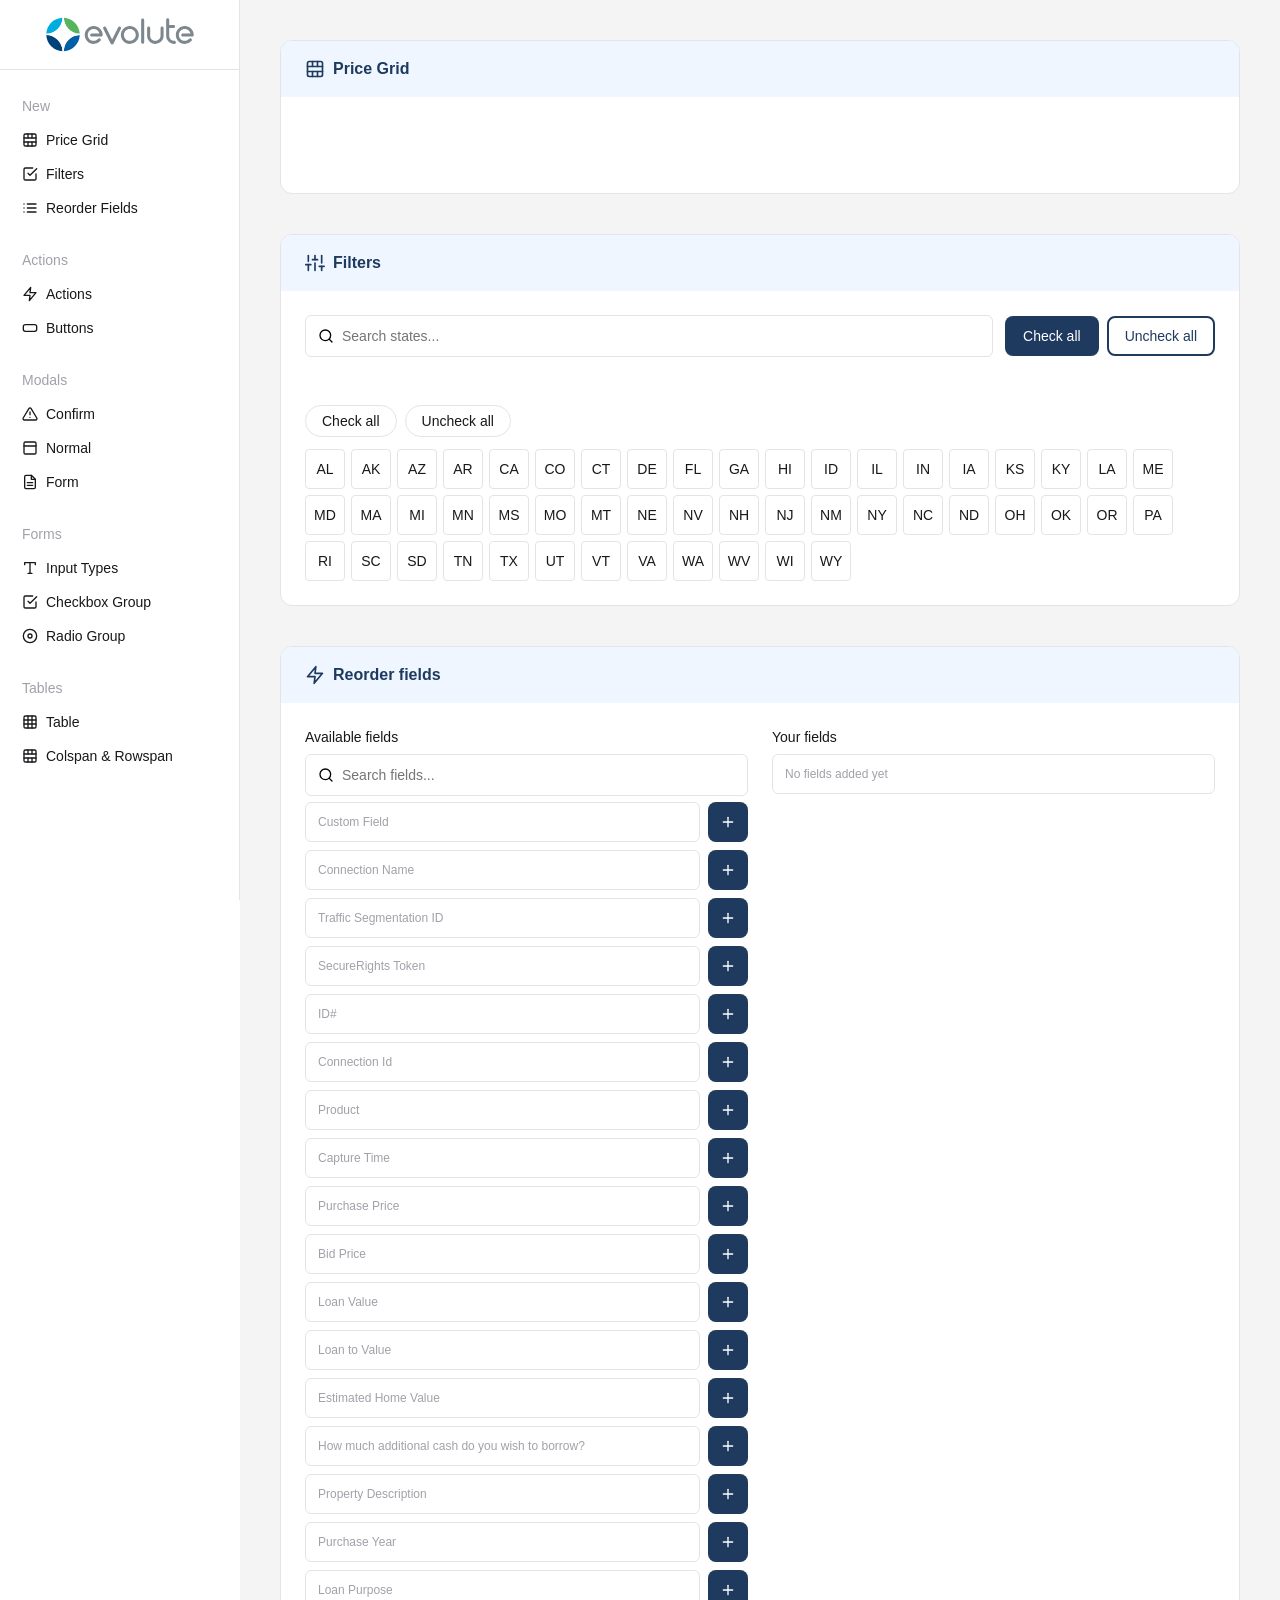
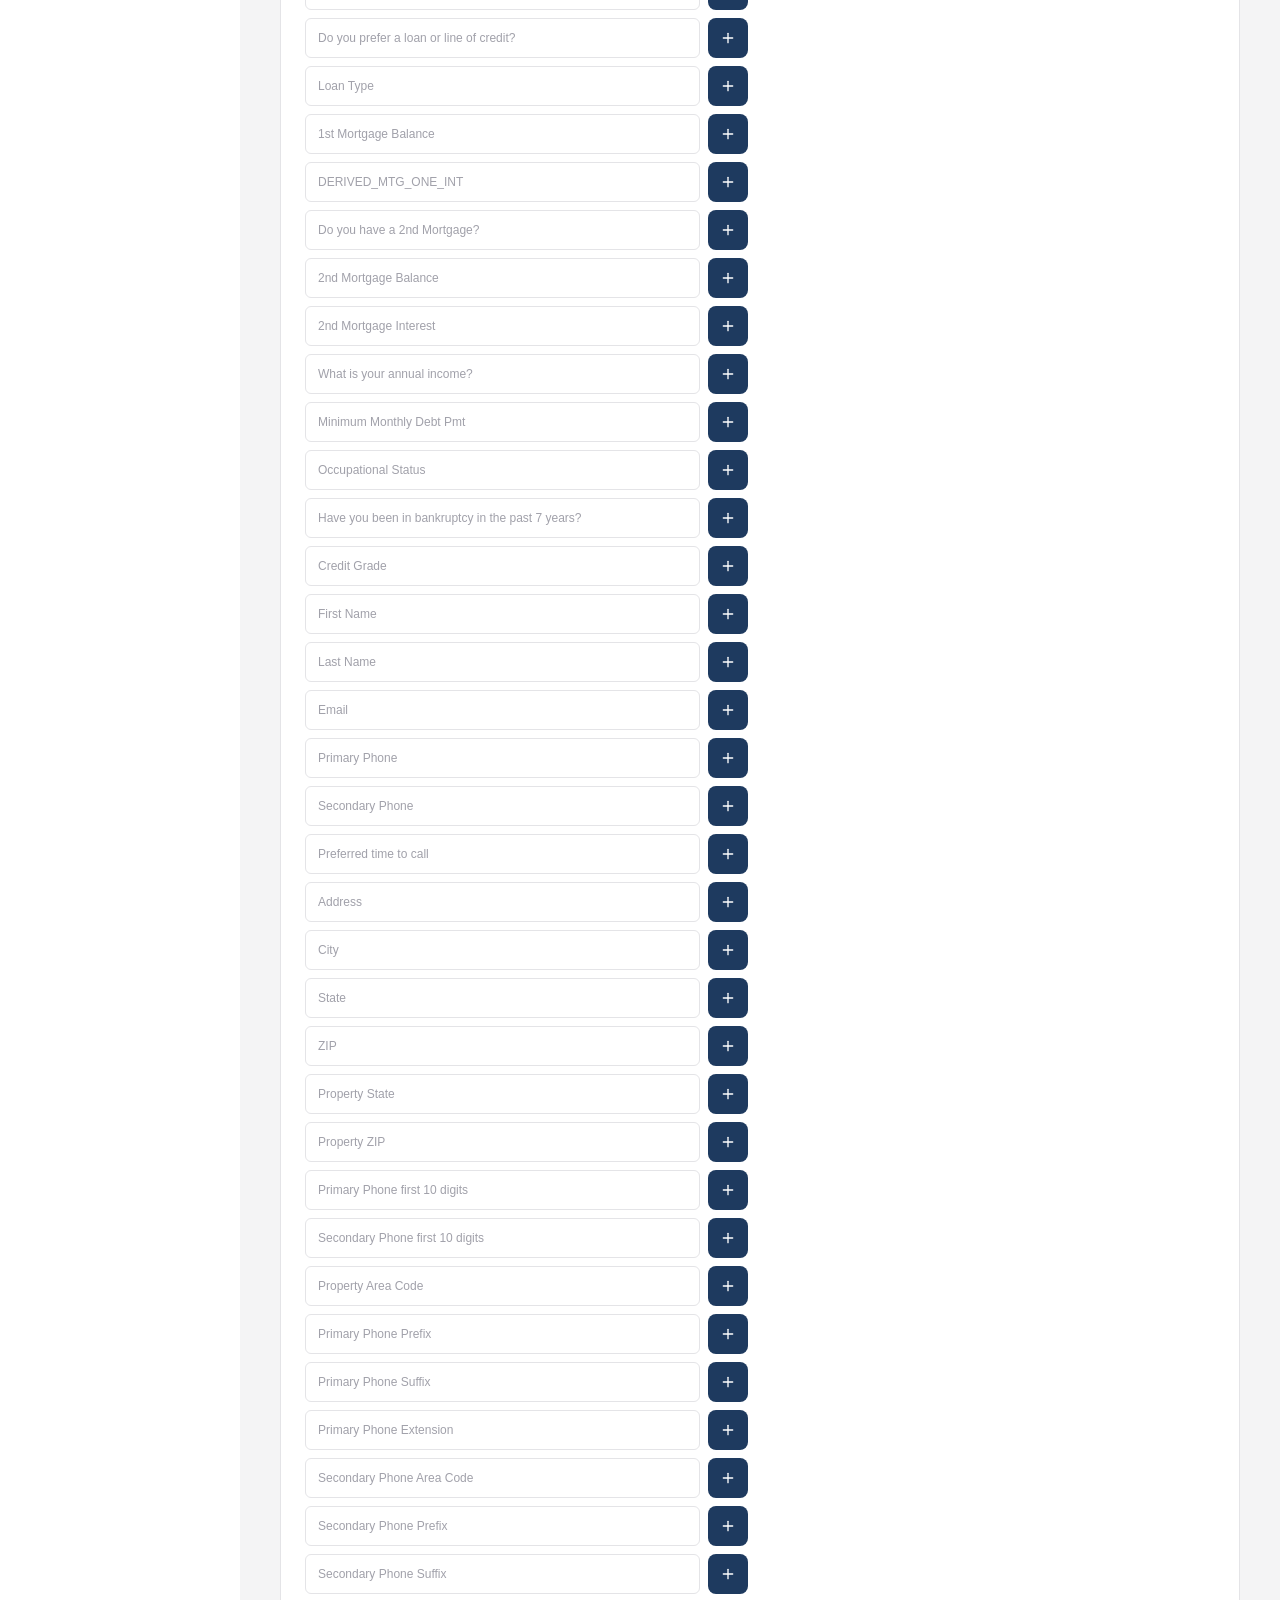
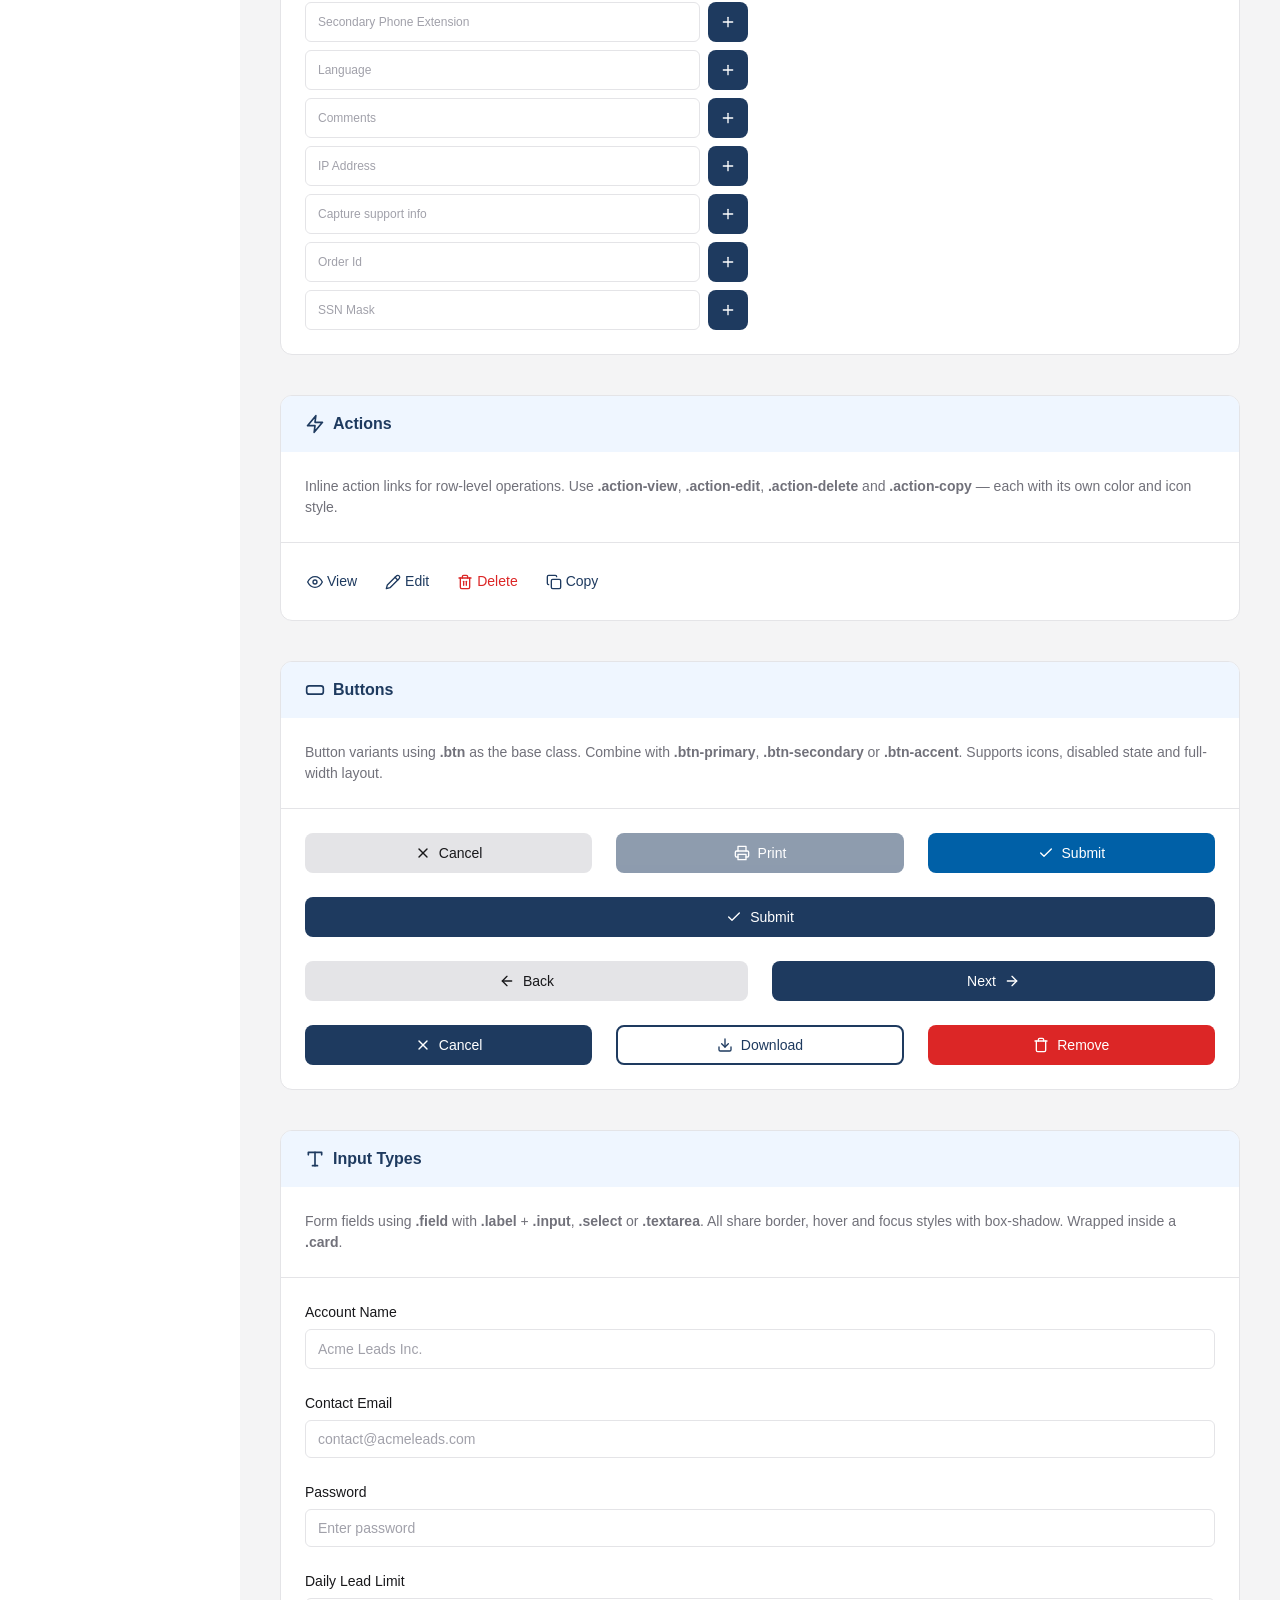
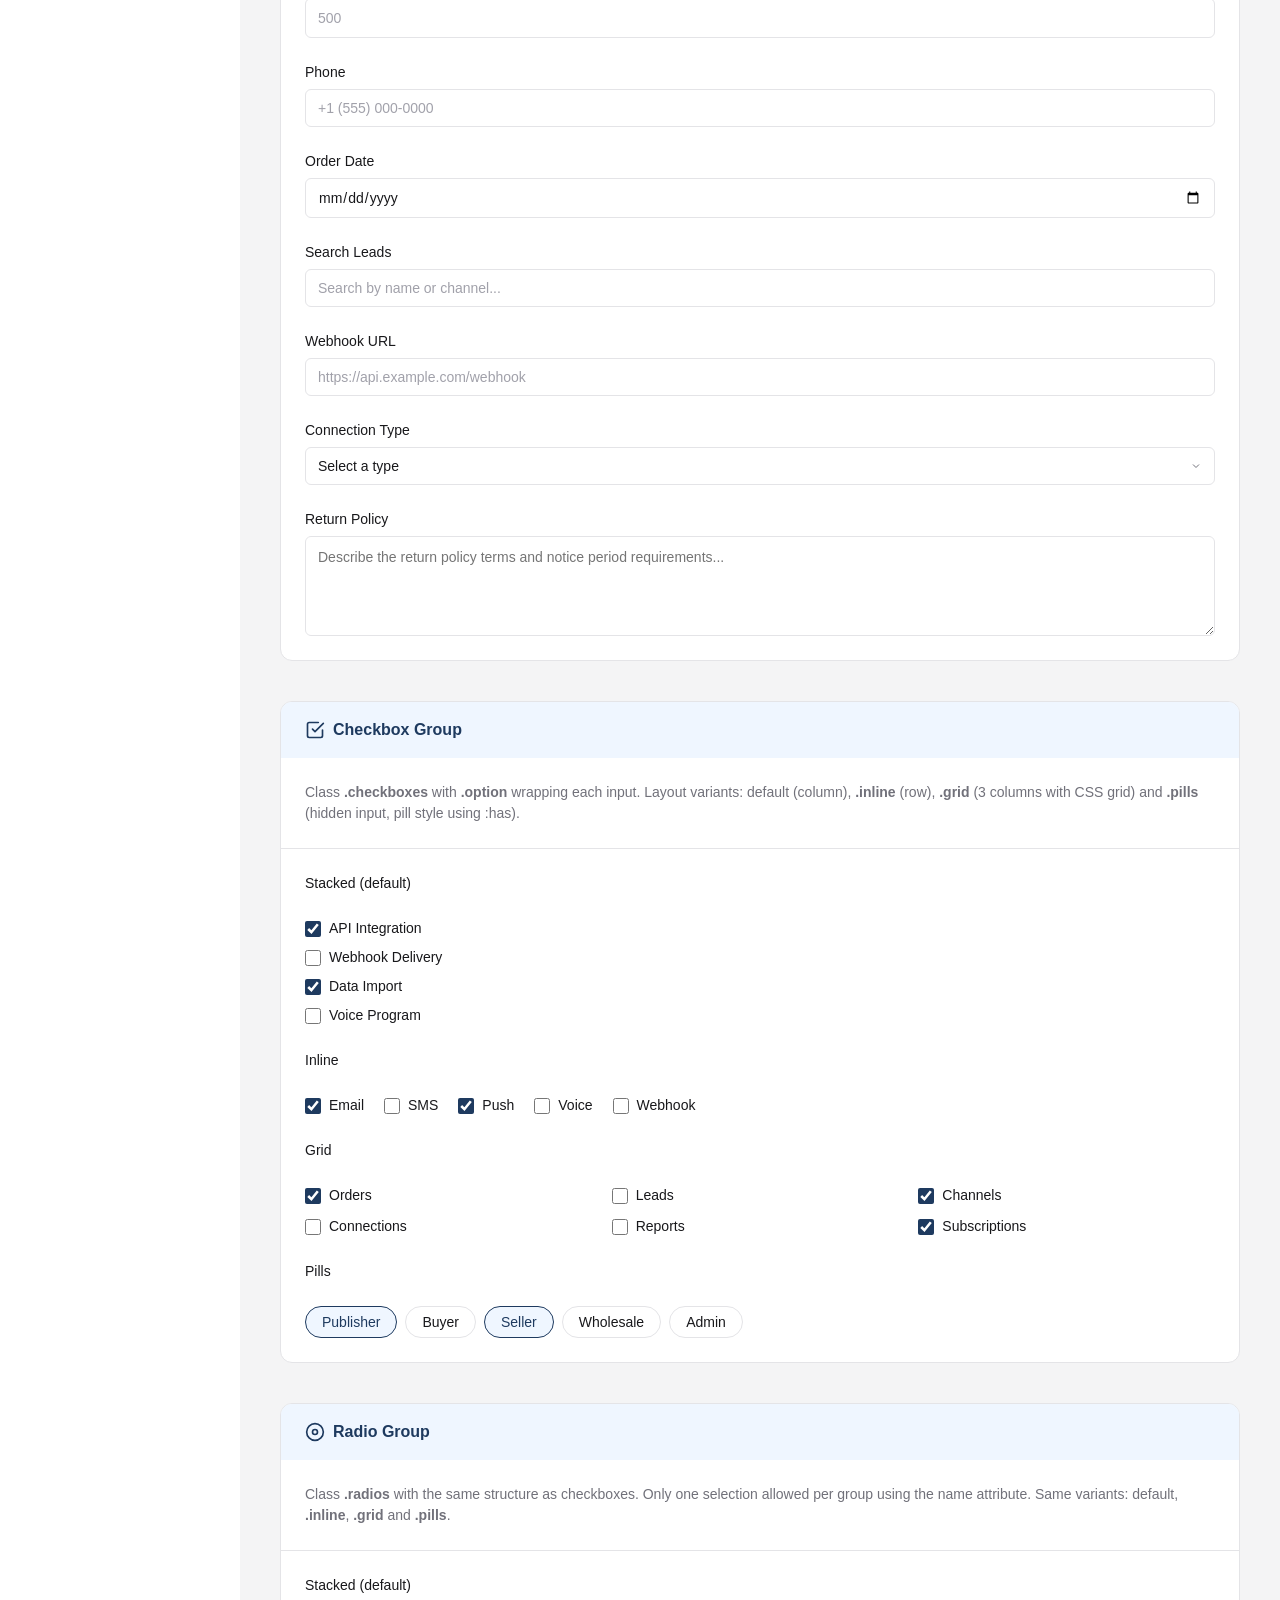
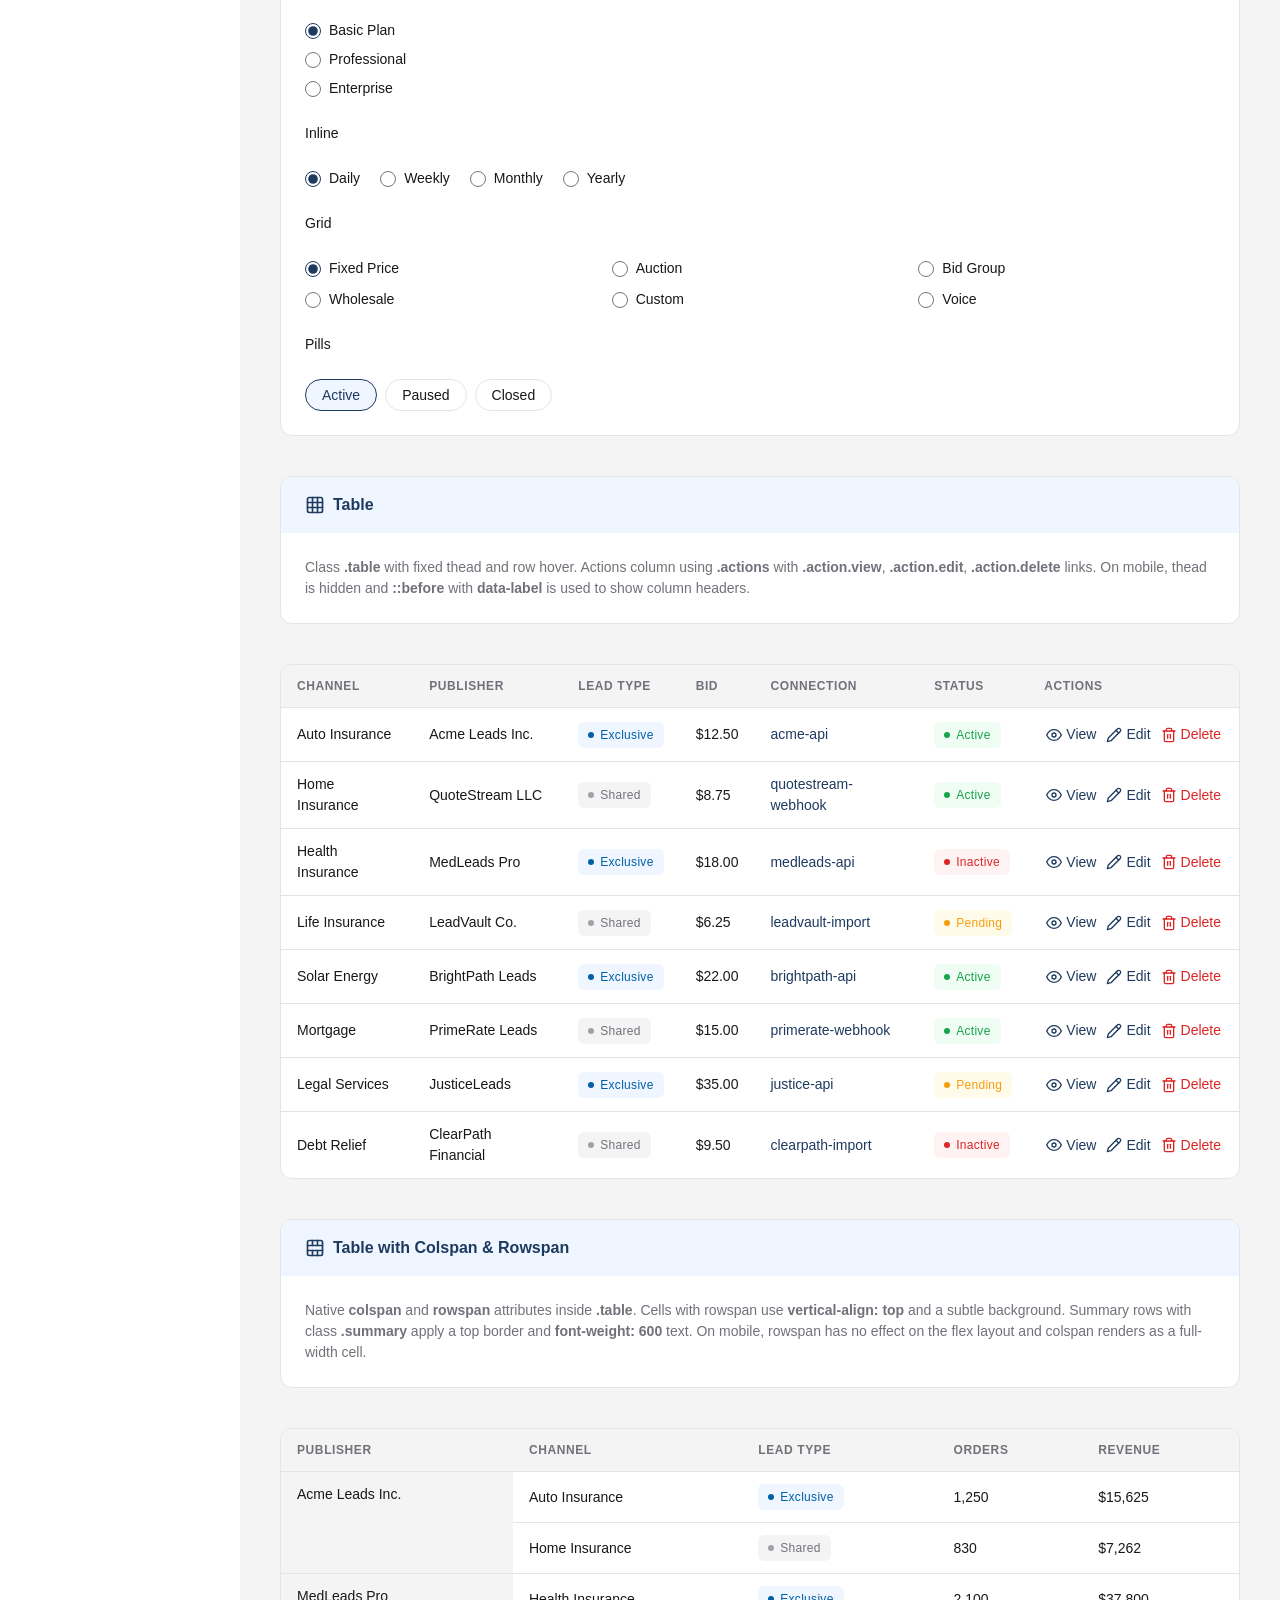
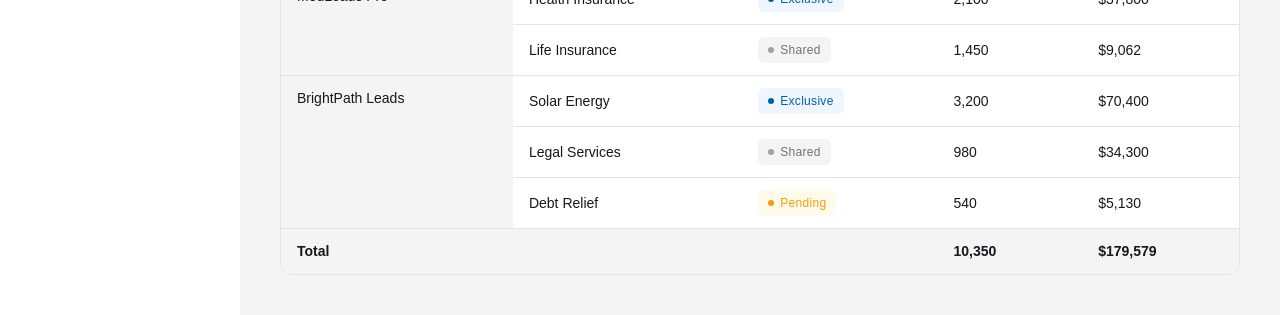
==== commit 345d5f73: "add reorder component" ====
--- a/index.html
+++ b/index.html
@@ -159,7 +159,22 @@
                     Reorder fields
                 </div>
                 <div class="card-content">
-
+                    <div class="custom-fields">
+                        <div class="custom-selection">
+                            <span class="label">Available fields</span>
+                            <div class="search-field">
+                                <div class="search-bar">
+                                    <input type="text" id="reorder-search" placeholder="Search fields...">
+                                </div>
+                            </div>
+                            <ul class="custom-items" id="reorder-available"></ul>
+                            <span class="label" id="show-available">Show more</span>
+                        </div>
+                        <div class="custom-selection">
+                            <span class="label">Your fields</span>
+                            <ul class="custom-items" id="reorder-selected"></ul>
+                        </div>
+                    </div>
                 </div>
             </div>
 
@@ -717,10 +732,19 @@
         }
     });
 
-    // Shared state helpers
-    const stateBoxes = () => [...document.querySelectorAll('.pick-content input[type="checkbox"]')];
-    const pillCheckAll = document.querySelector('[data-action="check-all"] input');
+    // ── Filter: shared state helpers ──────────────────────────────────────────
+    const filterSection  = document.querySelector('#content-filters');
+    const stateBoxes     = () => [...document.querySelectorAll('.pick-content input[type="checkbox"]')];
+    const pillCheckAll   = document.querySelector('[data-action="check-all"] input');
     const pillUncheckAll = document.querySelector('[data-action="uncheck-all"] input');
+    const searchInput    = filterSection.querySelector('.search-bar input');
+    const searchCount    = filterSection.querySelector('.search-count');
+    const searchResults  = filterSection.querySelector('.search-results');
+
+    function updateCount() {
+        const n = stateBoxes().filter(cb => cb.checked).length;
+        searchCount.textContent = n > 0 ? `${n} state${n === 1 ? '' : 's'} selected` : '';
+    }
 
     function setAllStates(checked) {
         stateBoxes().forEach(cb => cb.checked = checked);
@@ -740,16 +764,7 @@
         setAllStates(false);
     });
 
-    // V1 search bar
-    const searchInput = document.querySelector('.search-bar input');
-    const searchCount = document.querySelector('.search-count');
-    const searchResults = document.querySelector('.search-results');
-
-    function updateCount() {
-        const n = stateBoxes().filter(cb => cb.checked).length;
-        searchCount.textContent = n > 0 ? `${n} state${n === 1 ? '' : 's'} selected` : '';
-    }
-
+    // V1 search dropdown
     function renderDropdown(filter) {
         const q = (filter || '').toLowerCase();
         const states = stateBoxes();
@@ -783,28 +798,184 @@
         });
     }
 
-    function openDropdown() {
+    searchInput.addEventListener('focus', () => {
         renderDropdown(searchInput.value);
         searchResults.classList.add('open');
+    });
+    searchInput.addEventListener('input', () => renderDropdown(searchInput.value));
+
+    document.addEventListener('click', e => {
+        if (!e.target.closest('#content-filters .search-field')) {
+            searchResults.classList.remove('open');
+            searchInput.value = '';
+        }
+    });
+
+    // V1 buttons (independent — do not affect V2 pill state)
+    filterSection.querySelector('[data-search-action="check-all"]').addEventListener('click', () => {
+        stateBoxes().forEach(cb => cb.checked = true);
+        updateCount();
+        if (searchResults.classList.contains('open')) renderDropdown(searchInput.value);
+    });
+    filterSection.querySelector('[data-search-action="uncheck-all"]').addEventListener('click', () => {
+        stateBoxes().forEach(cb => cb.checked = false);
+        updateCount();
+        if (searchResults.classList.contains('open')) renderDropdown(searchInput.value);
+    });
+
+    updateCount();
+
+    // ── Reorder fields ────────────────────────────────────────────────────────
+    const FIELDS = [
+        'Custom Field','Connection Name','Traffic Segmentation ID','SecureRights Token',
+        'ID#','Connection Id','Product','Capture Time','Purchase Price','Bid Price',
+        'Loan Value','Loan to Value','Estimated Home Value',
+        'How much additional cash do you wish to borrow?','Property Description',
+        'Purchase Year','Loan Purpose','Do you prefer a loan or line of credit?',
+        'Loan Type','1st Mortgage Balance','DERIVED_MTG_ONE_INT',
+        'Do you have a 2nd Mortgage?','2nd Mortgage Balance','2nd Mortgage Interest',
+        'What is your annual income?','Minimum Monthly Debt Pmt','Occupational Status',
+        'Have you been in bankruptcy in the past 7 years?','Credit Grade',
+        'First Name','Last Name','Email','Primary Phone','Secondary Phone',
+        'Preferred time to call','Address','City','State','ZIP',
+        'Property State','Property ZIP','Primary Phone first 10 digits',
+        'Secondary Phone first 10 digits','Property Area Code','Primary Phone Prefix',
+        'Primary Phone Suffix','Primary Phone Extension','Secondary Phone Area Code',
+        'Secondary Phone Prefix','Secondary Phone Suffix','Secondary Phone Extension',
+        'Language','Comments','IP Address','Capture support info','Order Id','SSN Mask'
+    ];
+
+    const SVG_PLUS   = `<svg xmlns="http://www.w3.org/2000/svg" width="16" height="16" viewBox="0 0 24 24" fill="none" stroke="currentColor" stroke-width="2" stroke-linecap="round" stroke-linejoin="round"><line x1="12" y1="5" x2="12" y2="19"/><line x1="5" y1="12" x2="19" y2="12"/></svg>`;
+    const SVG_DRAG   = `<svg xmlns="http://www.w3.org/2000/svg" width="14" height="14" viewBox="0 0 24 24" fill="none" stroke="currentColor" stroke-width="2" stroke-linecap="round" stroke-linejoin="round"><circle cx="9" cy="5" r="1"/><circle cx="9" cy="12" r="1"/><circle cx="9" cy="19" r="1"/><circle cx="15" cy="5" r="1"/><circle cx="15" cy="12" r="1"/><circle cx="15" cy="19" r="1"/></svg>`;
+    const SVG_SAVE   = `<svg xmlns="http://www.w3.org/2000/svg" width="16" height="16" viewBox="0 0 24 24" fill="none" stroke="currentColor" stroke-width="2" stroke-linecap="round" stroke-linejoin="round"><path d="M19 21H5a2 2 0 0 1-2-2V5a2 2 0 0 1 2-2h11l5 5v11a2 2 0 0 1-2 2z"/><polyline points="17 21 17 13 7 13 7 21"/><polyline points="7 3 7 8 15 8"/></svg>`;
+    const SVG_TRASH  = `<svg xmlns="http://www.w3.org/2000/svg" width="16" height="16" viewBox="0 0 24 24" fill="none" stroke="currentColor" stroke-width="2" stroke-linecap="round" stroke-linejoin="round"><polyline points="3 6 5 6 21 6"/><path d="M19 6v14a2 2 0 0 1-2 2H7a2 2 0 0 1-2-2V6m3 0V4a2 2 0 0 1 2-2h4a2 2 0 0 1 2 2v2"/></svg>`;
+
+    const availableList  = document.getElementById('reorder-available');
+    const selectedList   = document.getElementById('reorder-selected');
+    const reorderSearch  = document.getElementById('reorder-search');
+    const showMoreBtn    = document.getElementById('show-available');
+
+    // key: field name, value: custom alias (editable)
+    const selected = new Map();
+    let dragSrc = null;
+    let visibleCount = 4;
+    const SHOW_STEP = 5;
+    const isMobile = () => window.innerWidth <= 768;
+
+    function toKey(name) { return name.replace(/\s+/g, '_').toUpperCase(); }
+
+    function renderAvailable(filter, resetVisible) {
+        if (resetVisible) visibleCount = 4;
+        const q = (filter || '').toLowerCase();
+        const available = FIELDS.filter(f => !selected.has(f) && (!q || f.toLowerCase().includes(q)));
+        const slice = isMobile() ? available.slice(0, visibleCount) : available;
+
+        availableList.innerHTML = slice.length
+            ? slice.map(f => `
+                <li data-field="${f.replace(/"/g, '&quot;')}">
+                    <div class="field-control" style="flex:1">${f}</div>
+                    <div class="custom-actions">
+                        <button class="btn btn-primary reorder-add">${SVG_PLUS}</button>
+                    </div>
+                </li>`).join('')
+            : `<li><div class="field-control" style="flex:1;color:var(--color-muted)">No fields found</div></li>`;
+
+        // Show/hide "Show more" — mobile only, hide when all visible
+        if (isMobile() && available.length > visibleCount) {
+            const remaining = available.length - visibleCount;
+            showMoreBtn.textContent = `Show ${Math.min(SHOW_STEP, remaining)} more`;
+            showMoreBtn.style.display = '';
+        } else {
+            showMoreBtn.style.display = 'none';
+        }
+
+        availableList.querySelectorAll('.reorder-add').forEach(btn => {
+            btn.addEventListener('click', () => {
+                const name = btn.closest('li').dataset.field;
+                selected.set(name, toKey(name));
+                renderAvailable(reorderSearch.value);
+                renderSelected();
+            });
+        });
     }
 
-    function closeDropdown() {
-        searchResults.classList.remove('open');
-        searchInput.value = '';
+    showMoreBtn.addEventListener('click', () => {
+        visibleCount += SHOW_STEP;
+        renderAvailable(reorderSearch.value);
+    });
+
+    function renderSelected() {
+        if (!selected.size) {
+            selectedList.innerHTML = `<li><div class="field-control" style="flex:1;color:var(--color-muted)">No fields added yet</div></li>`;
+            return;
+        }
+
+        selectedList.innerHTML = [...selected.entries()].map(([name, alias]) => `
+            <li draggable="true" data-field="${name.replace(/"/g, '&quot;')}">
+                <div class="field-drag">${SVG_DRAG}</div>
+                <div class="field-control" style="flex:1">
+                    ${name}
+                    <input type="text" value="${alias}">
+                </div>
+                <div class="custom-actions">
+                    <button class="btn btn-primary reorder-save" disabled>${SVG_SAVE}</button>
+                    <button class="btn btn-danger reorder-remove">${SVG_TRASH}</button>
+                </div>
+            </li>`).join('');
+
+        selectedList.querySelectorAll('li').forEach(li => {
+            const input     = li.querySelector('input');
+            const saveBtn   = li.querySelector('.reorder-save');
+            const origAlias = input.value;
+
+            // Enable save only when value differs from saved alias
+            input.addEventListener('input', () => {
+                saveBtn.disabled = input.value.trim() === origAlias;
+            });
+
+            // Save alias
+            saveBtn.addEventListener('click', () => {
+                const newAlias = input.value.trim();
+                if (newAlias) {
+                    selected.set(li.dataset.field, newAlias);
+                    saveBtn.disabled = true;
+                }
+            });
+
+            // Remove
+            li.querySelector('.reorder-remove').addEventListener('click', () => {
+                selected.delete(li.dataset.field);
+                renderAvailable(reorderSearch.value);
+                renderSelected();
+            });
+
+            // Drag & drop
+            li.addEventListener('dragstart', () => { dragSrc = li; li.classList.add('dragging'); });
+            li.addEventListener('dragend',   () => { dragSrc = null; selectedList.querySelectorAll('li').forEach(x => x.classList.remove('dragging', 'drag-over')); });
+            li.addEventListener('dragover',  e => { e.preventDefault(); if (li !== dragSrc) li.classList.add('drag-over'); });
+            li.addEventListener('dragleave', () => li.classList.remove('drag-over'));
+            li.addEventListener('drop', e => {
+                e.preventDefault();
+                li.classList.remove('drag-over');
+                if (!dragSrc || dragSrc === li) return;
+                // Rebuild Map order
+                const keys = [...selected.keys()];
+                const fromIdx = keys.indexOf(dragSrc.dataset.field);
+                const toIdx   = keys.indexOf(li.dataset.field);
+                keys.splice(fromIdx, 1);
+                keys.splice(toIdx, 0, dragSrc.dataset.field);
+                const reordered = new Map(keys.map(k => [k, selected.get(k)]));
+                selected.clear();
+                reordered.forEach((v, k) => selected.set(k, v));
+                renderSelected();
+            });
+        });
     }
 
-    searchInput.addEventListener('focus', openDropdown);
-    searchInput.addEventListener('input', () => renderDropdown(searchInput.value));
-
-    document.addEventListener('click', e => {
-        if (!e.target.closest('.search-field')) closeDropdown();
-    });
-
-    // V1 check all / uncheck all buttons
-    document.querySelector('[data-search-action="check-all"]').addEventListener('click', () => setAllStates(true));
-    document.querySelector('[data-search-action="uncheck-all"]').addEventListener('click', () => setAllStates(false));
-
-    updateCount();
+    reorderSearch.addEventListener('input', () => renderAvailable(reorderSearch.value, true));
+
+    renderAvailable();
+    renderSelected();
 </script>
 </body>
 </html>
--- a/main.css
+++ b/main.css
@@ -819,7 +819,7 @@
     border-radius: 12px;
     border: 1px solid var(--border);
 }
-.card div:last-child {
+.card div.card-description:last-child {
     border-bottom: 0;
 }
 .card-title {
@@ -1082,14 +1082,6 @@
     }
     .modal .row {
         flex-direction: column;
-    }
-    .card {
-        padding: 16px;
-        gap: 16px;
-    }
-    .card .title {
-        font-size: 15px;
-        padding-bottom: 12px;
     }
     .table thead,
     .table tbody tr.summary td[colspan]::before {
--- a/clean.css
+++ b/clean.css
@@ -105,7 +105,6 @@
     width: 16px;
     height: 16px;
     flex-shrink: 0;
-    opacity: 0.45;
     background-repeat: no-repeat;
     background-position: center;
     background-size: contain;
@@ -114,11 +113,10 @@
 
 .search-bar input[type="text"] {
     flex: 1;
-    height: 40px;
+    padding-left: 0 !important;
+    line-height: 1 !important;
     outline: 0 !important;
     border: 0 !important;
-    background: transparent;
-    font-size: 14px;
 }
 
 .search-bar .search-count {
@@ -240,6 +238,113 @@
     z-index: 10;
 }
 
+.custom-actions {
+    display: flex;
+    gap: 8px;
+    margin-left: auto;
+}
+
+.custom-fields {
+    display: flex;
+    align-items: flex-start;
+    gap: 24px;
+}
+
+.custom-items {
+    display: flex;
+    align-items: stretch;
+    flex-direction: column;
+    gap: 8px;
+}
+
+.custom-items li {
+    display: flex;
+    align-items: stretch;
+    justify-content: flex-start;
+    height: 40px;
+    gap: 8px;
+    background-color: var(--color-white);
+}
+
+.custom-selection {
+    flex: 1;
+    display: flex;
+    flex-direction: column;
+    gap: 6px;
+}
+
+.field-drag {
+    display: flex;
+    align-items: center;
+    justify-content: center;
+    flex-shrink: 0;
+    width: 32px;
+    border-radius: 6px;
+    border: 1px solid var(--border);
+    color: var(--color-muted);
+    cursor: grab;
+}
+
+.field-drag:active {
+    cursor: grabbing;
+}
+
+.custom-items li.dragging {
+    opacity: 0.4;
+}
+
+.custom-items li.drag-over {
+    border-top: 2px solid var(--color-primary);
+}
+
+.field-item {
+    flex: 1;
+    display: flex;
+    align-items: flex-start;
+    flex-direction: column;
+    gap: 4px;
+}
+
+.field-control {
+    display: flex;
+    align-items: flex-start;
+    justify-content: center;
+    flex-direction: column;
+    padding: 0 12px;
+    width: 100%;
+    color: var(--color-muted);
+    font-size: 12px;
+    overflow: hidden;
+    white-space: nowrap;
+    border-radius: 6px;
+    border: 1px solid var(--border);
+}
+
+.field-control input[type="text"] {
+    flex: 1;
+    line-height: 1 !important;
+    height: 14px !important;
+    max-height: 14px;
+    padding: 0 !important;
+    outline: 0 !important;
+    border: 0 !important;
+    text-transform: uppercase;
+}
+
+.custom-actions button,
+.field-control button,
+.field-control .btn {
+    flex: none;
+    width: 40px;
+    padding: 0;
+    flex-shrink: 0;
+}
+
+#show-available {
+    display: none;
+    text-decoration: underline;
+}
+
 @media (max-width: 768px) {
     .main  {
         margin: 0;
@@ -260,4 +365,15 @@
         align-items: stretch;
         flex-direction: column;
     }
+
+    #show-available {
+        display: block;
+        cursor: pointer;
+        text-align: center;
+    }
+
+    .custom-fields {
+        align-items: stretch;
+        flex-direction: column;
+    }
 }
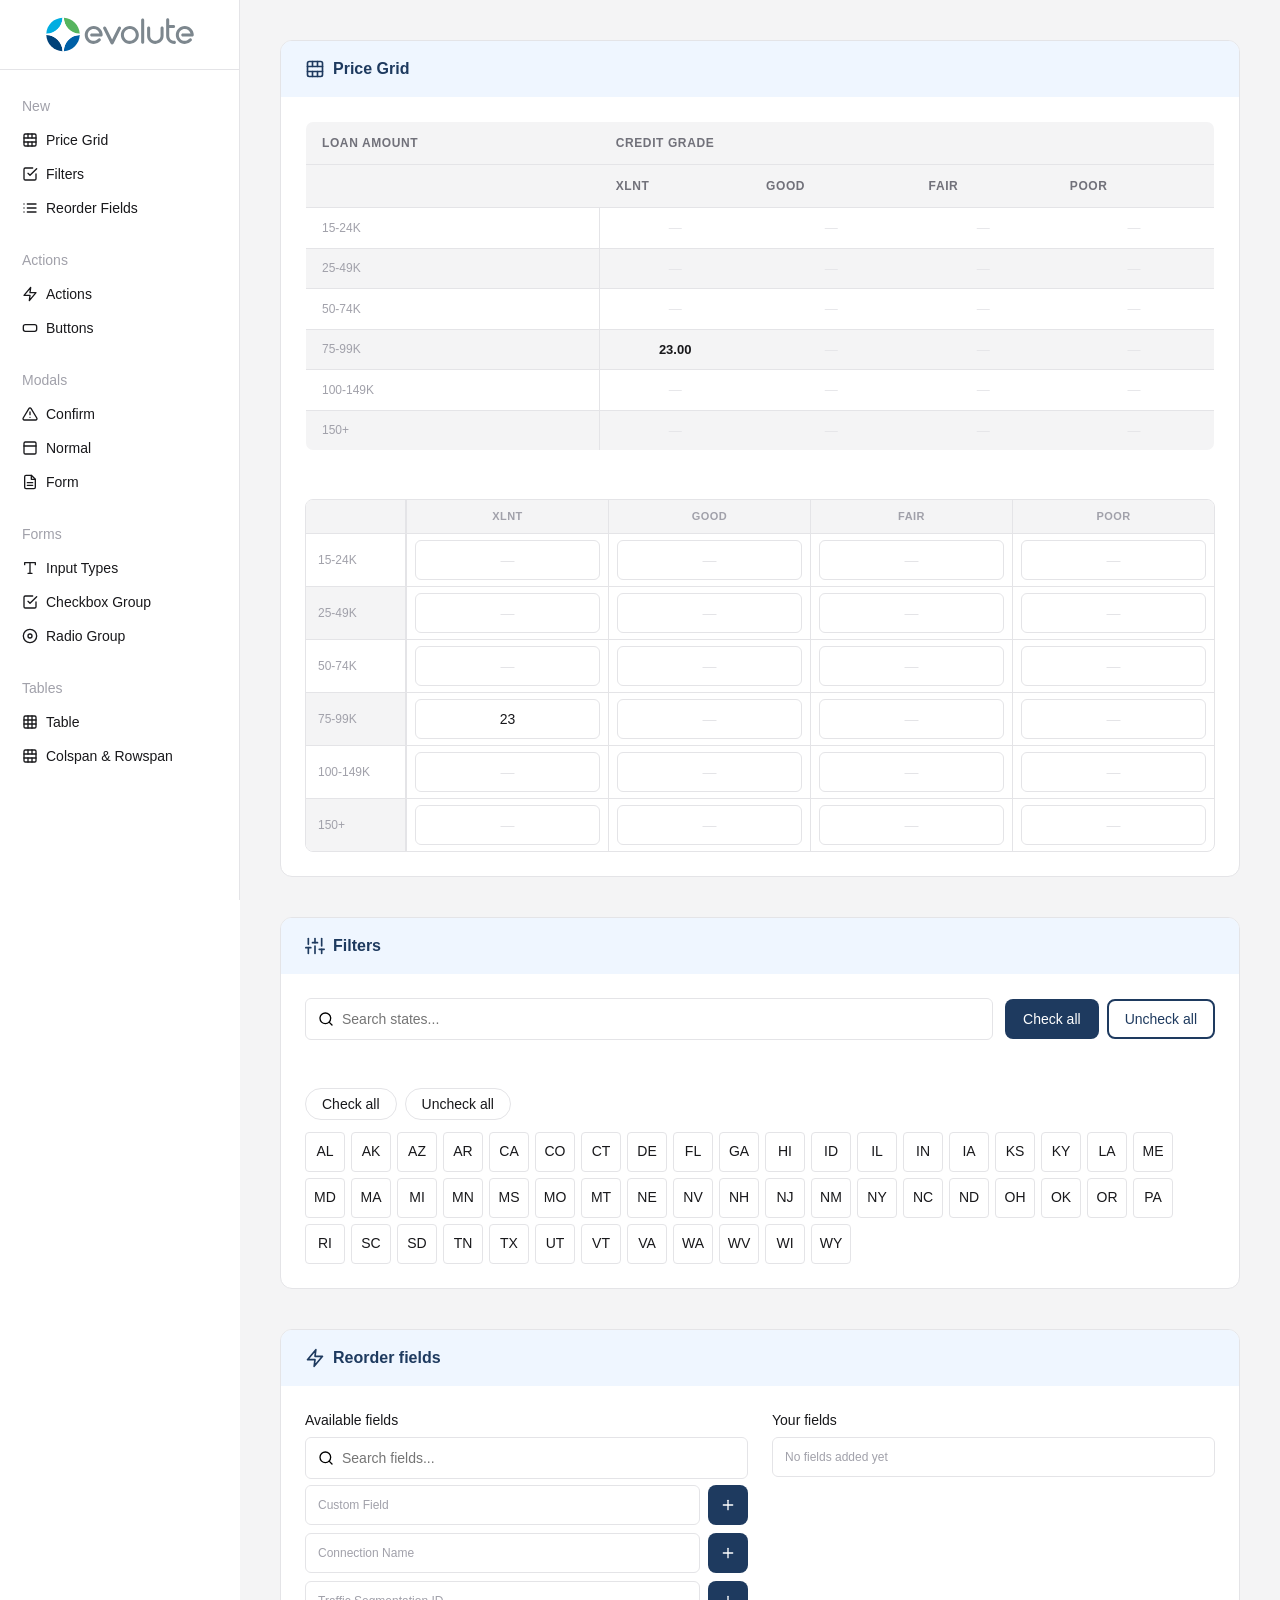
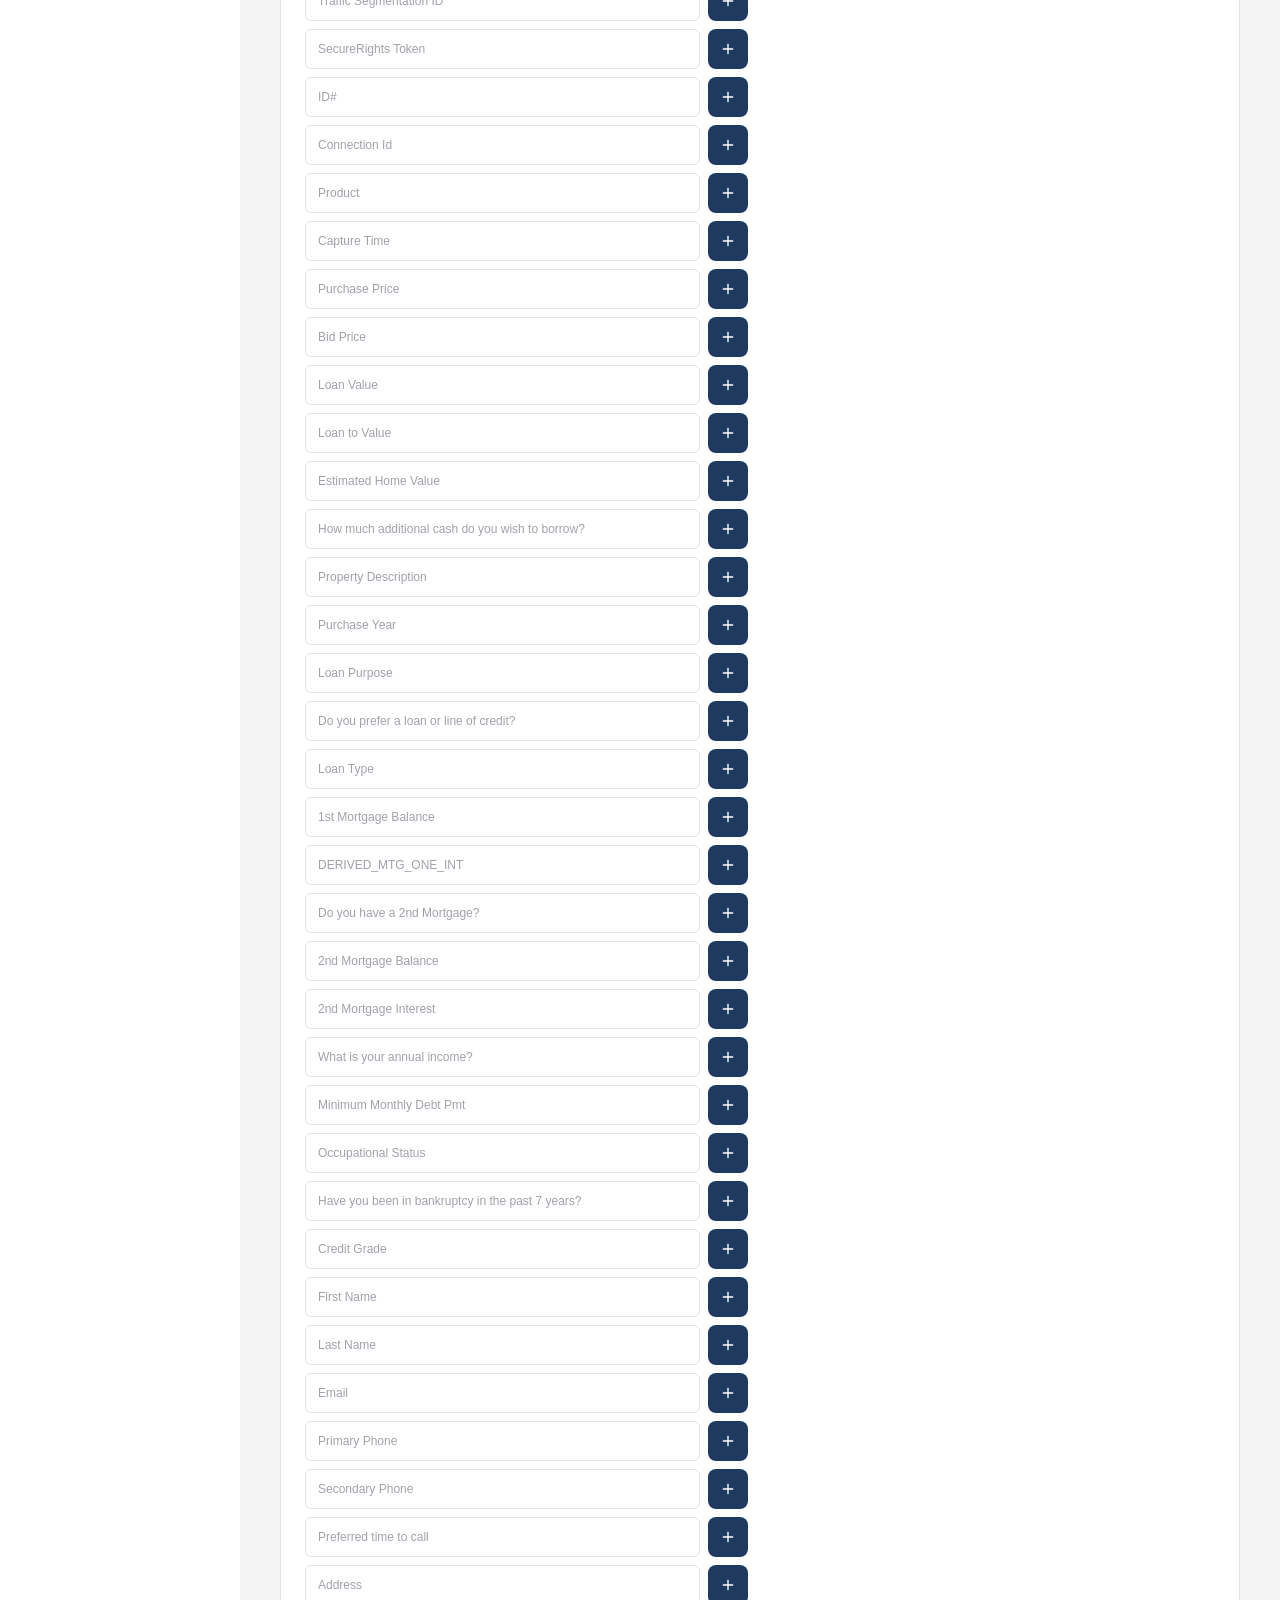
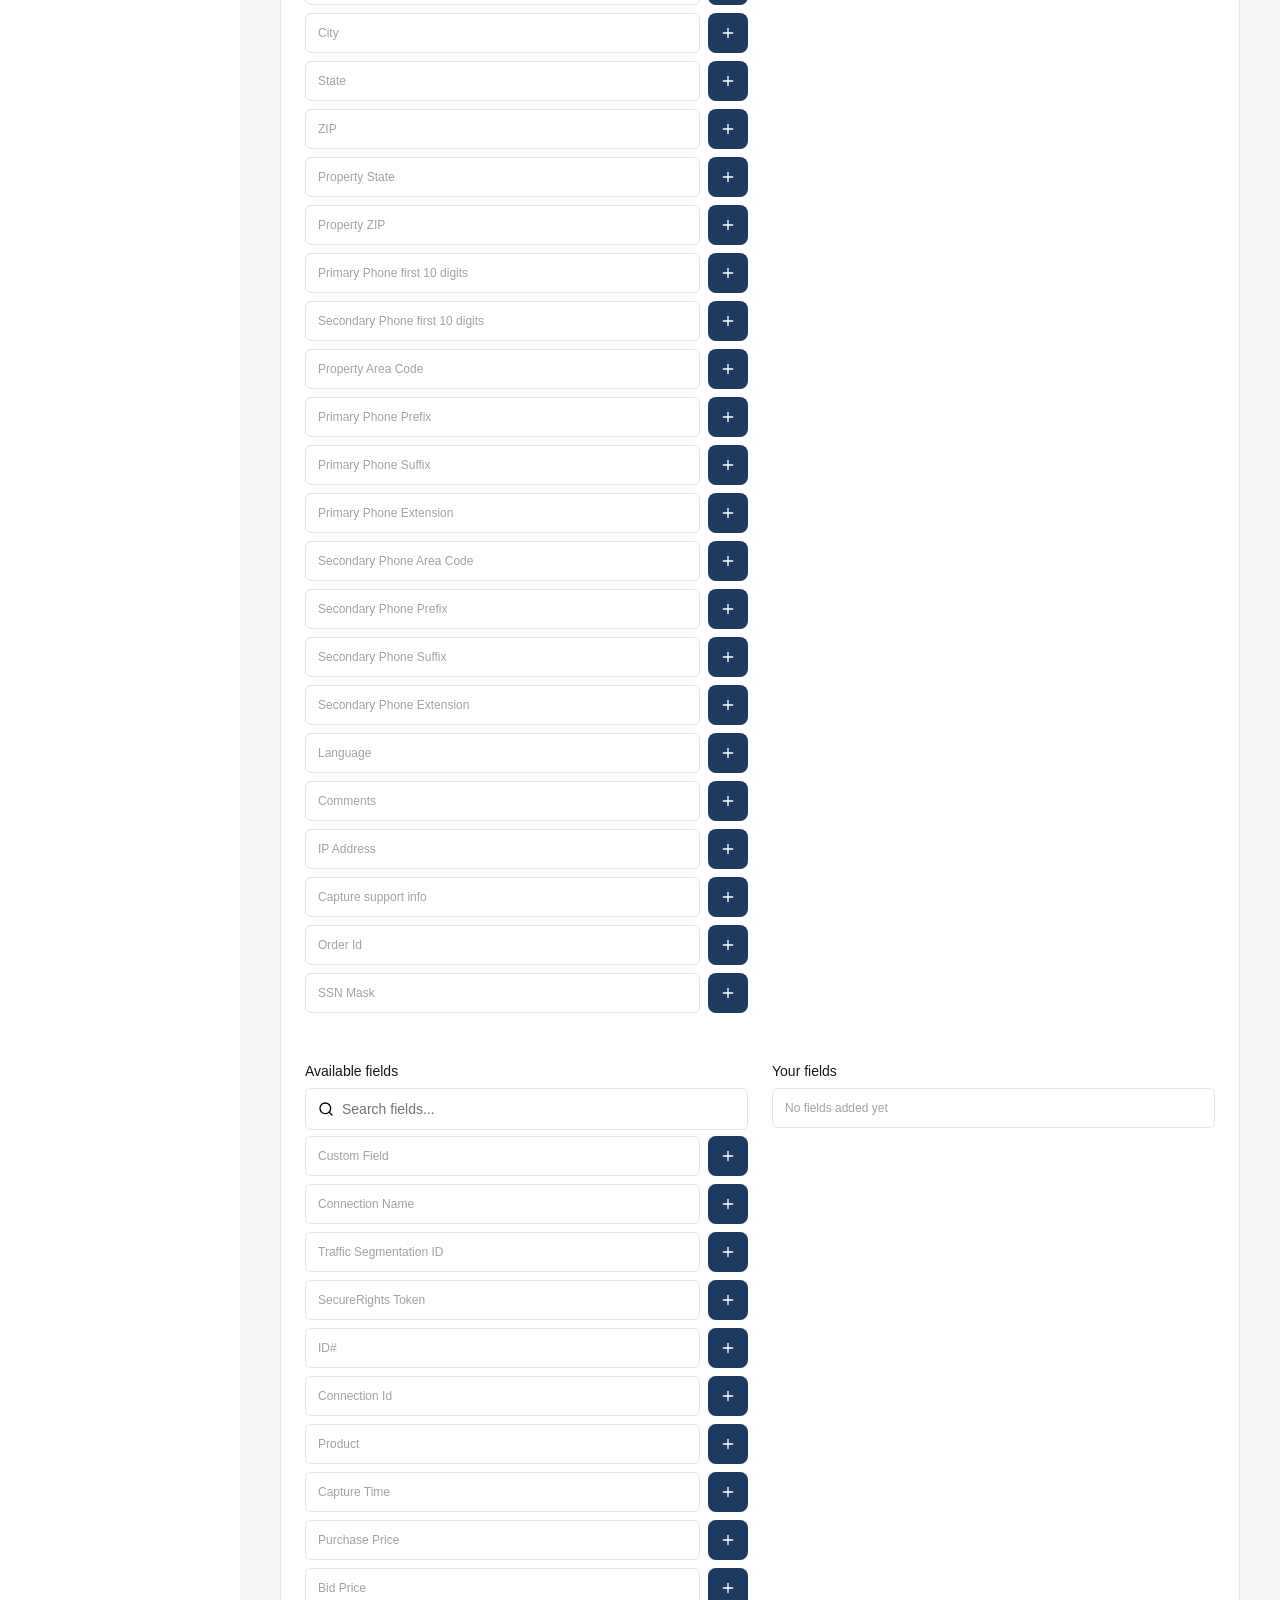
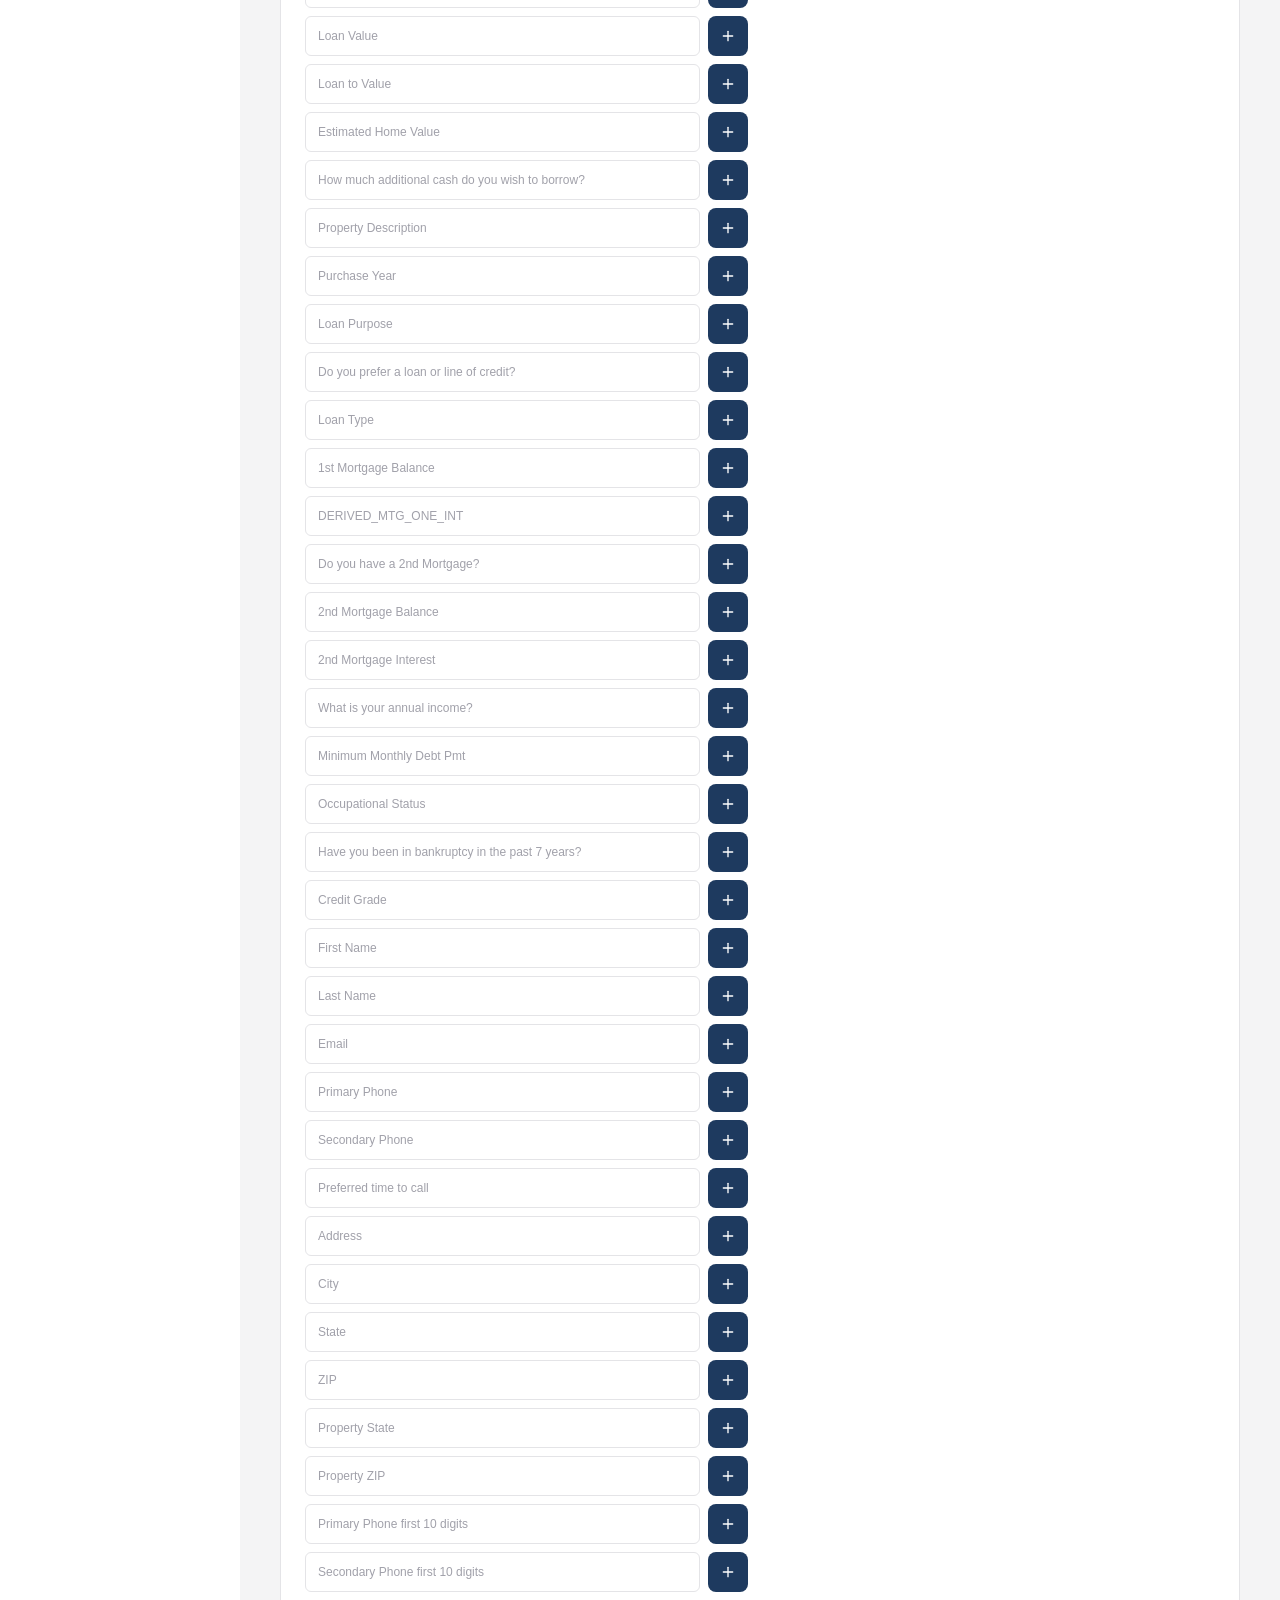
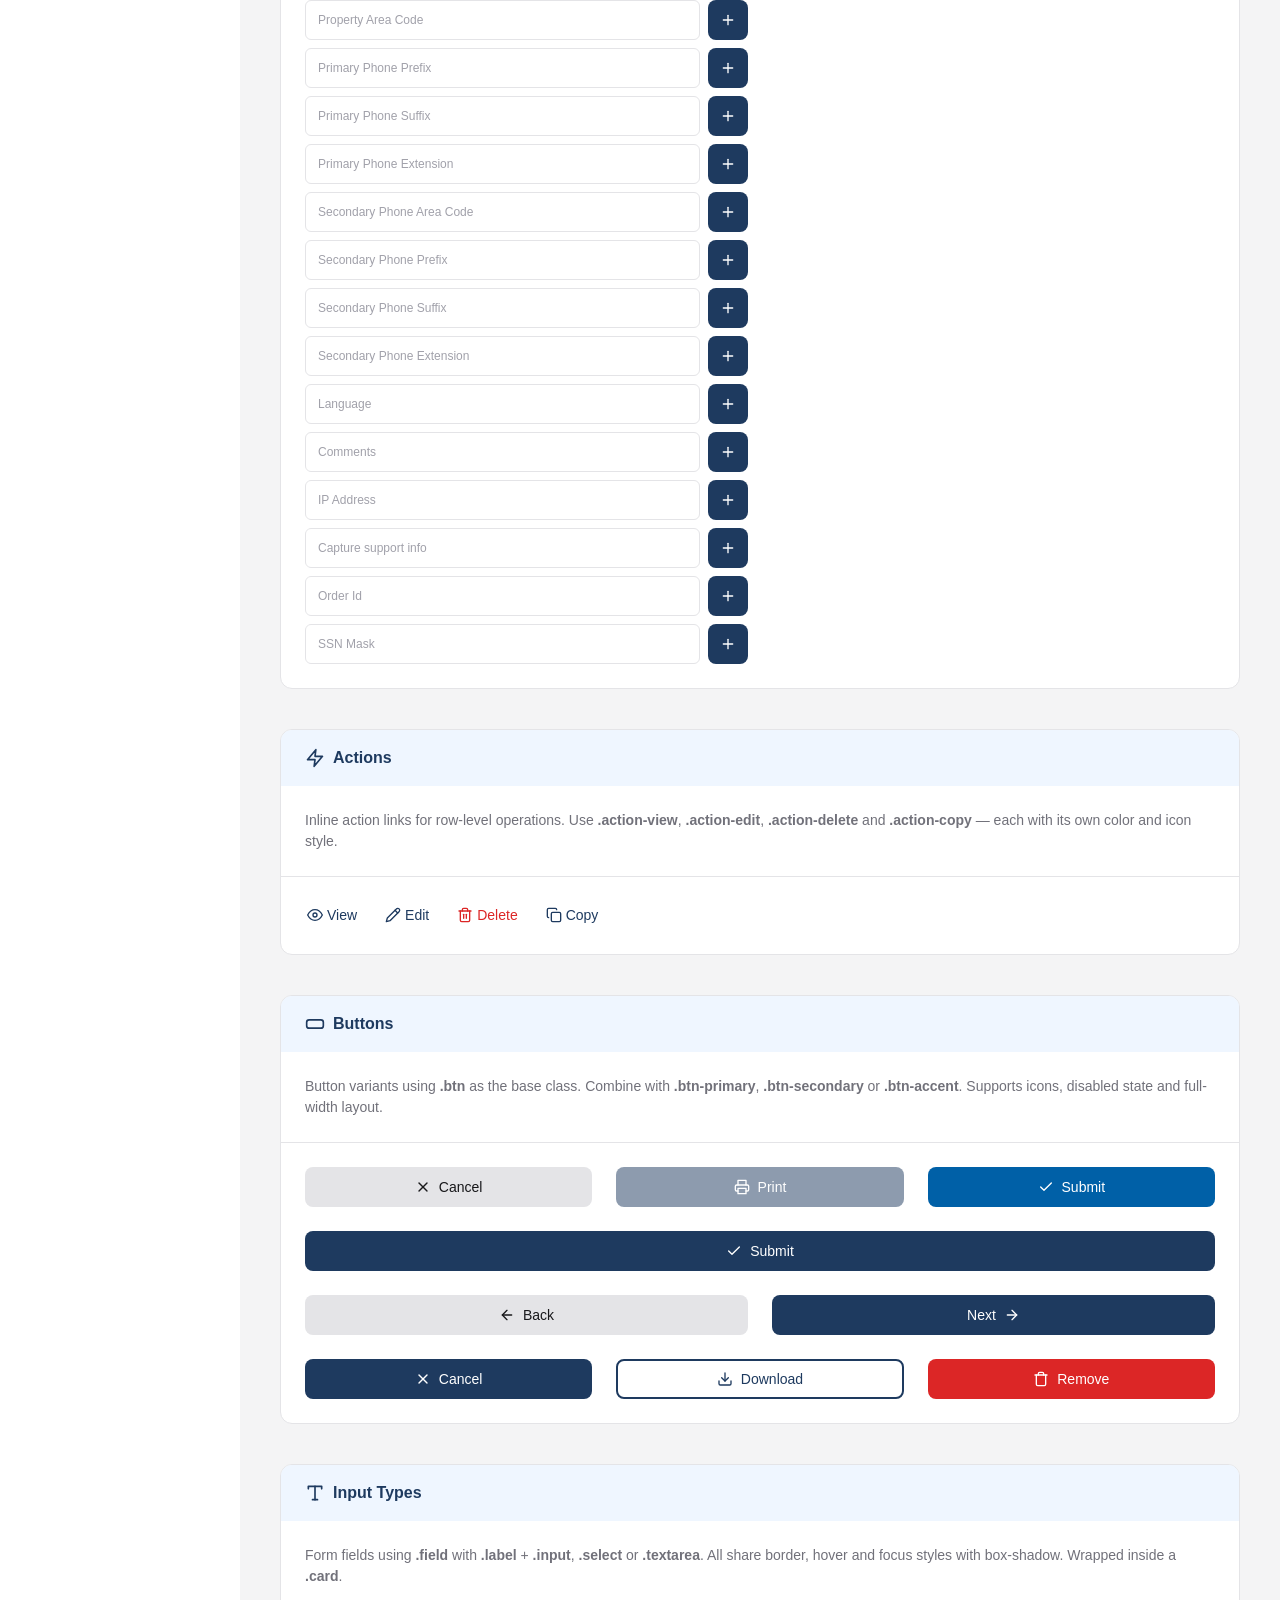
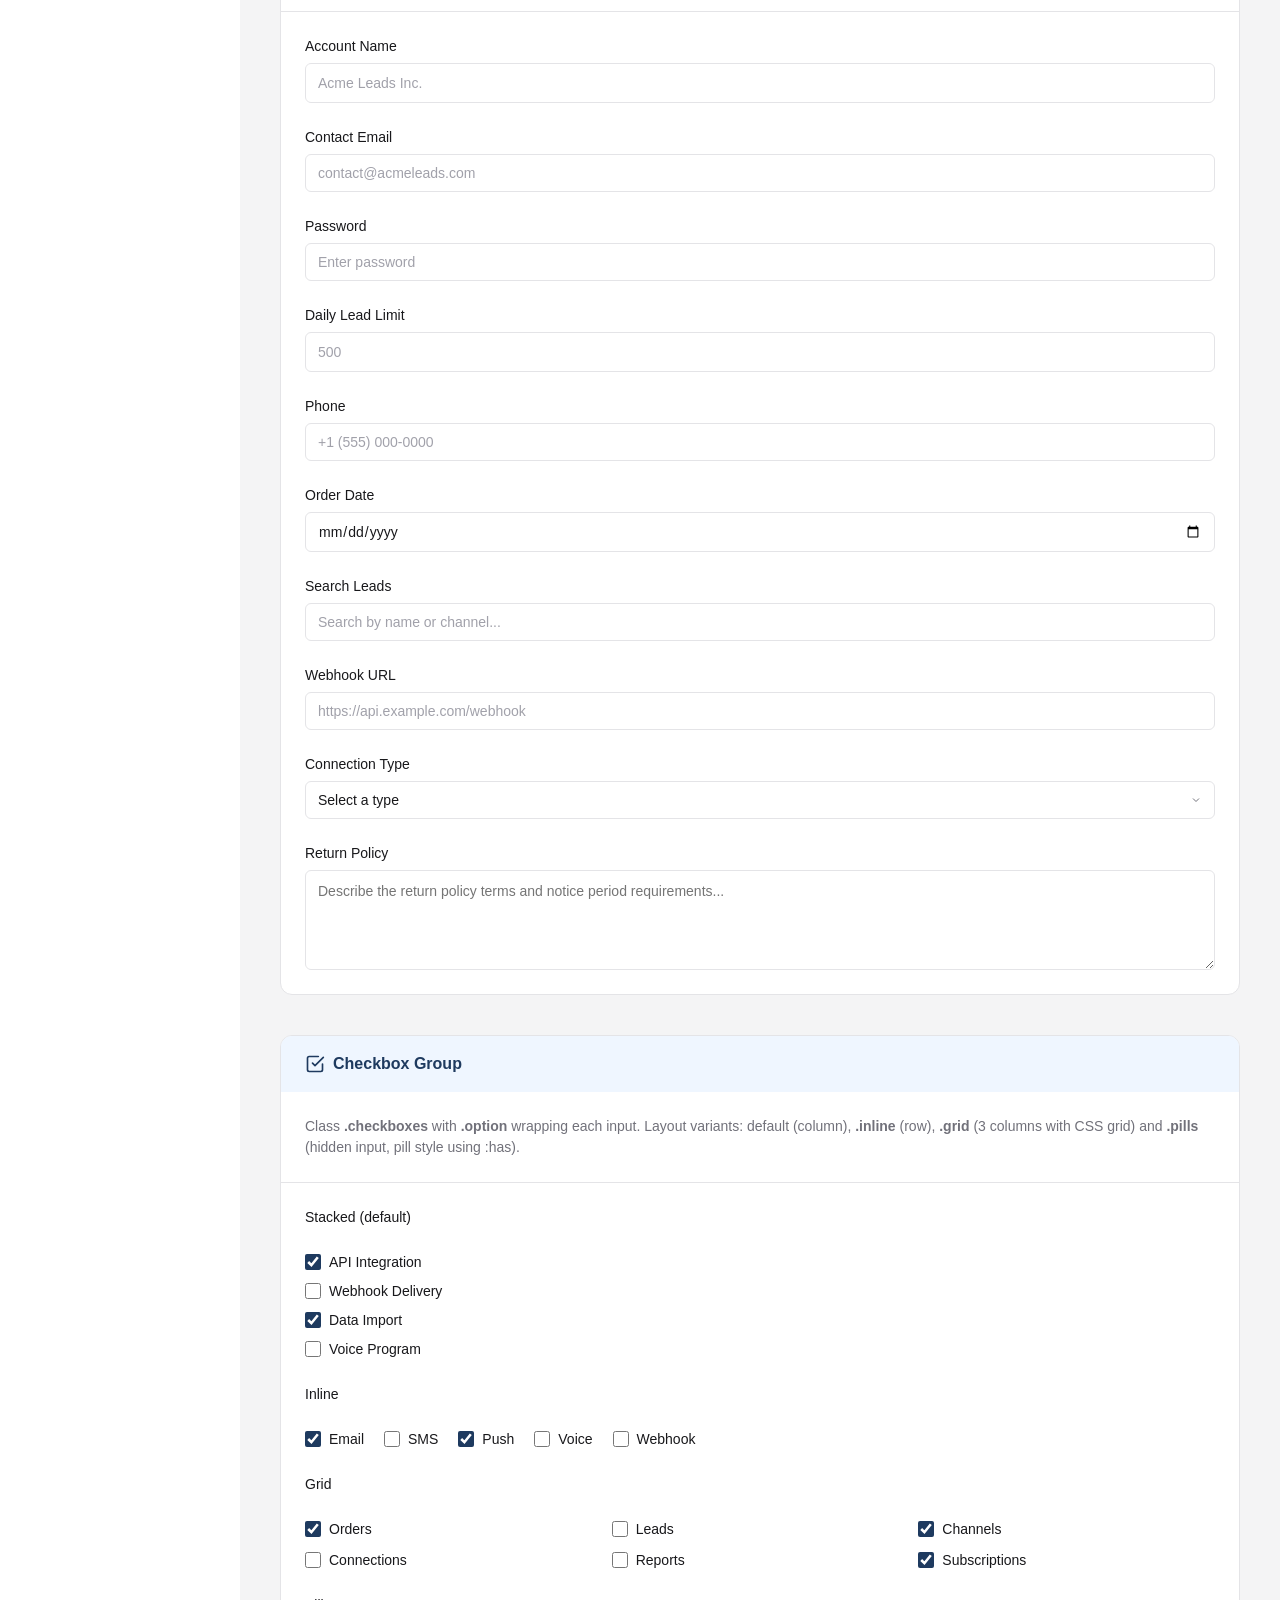
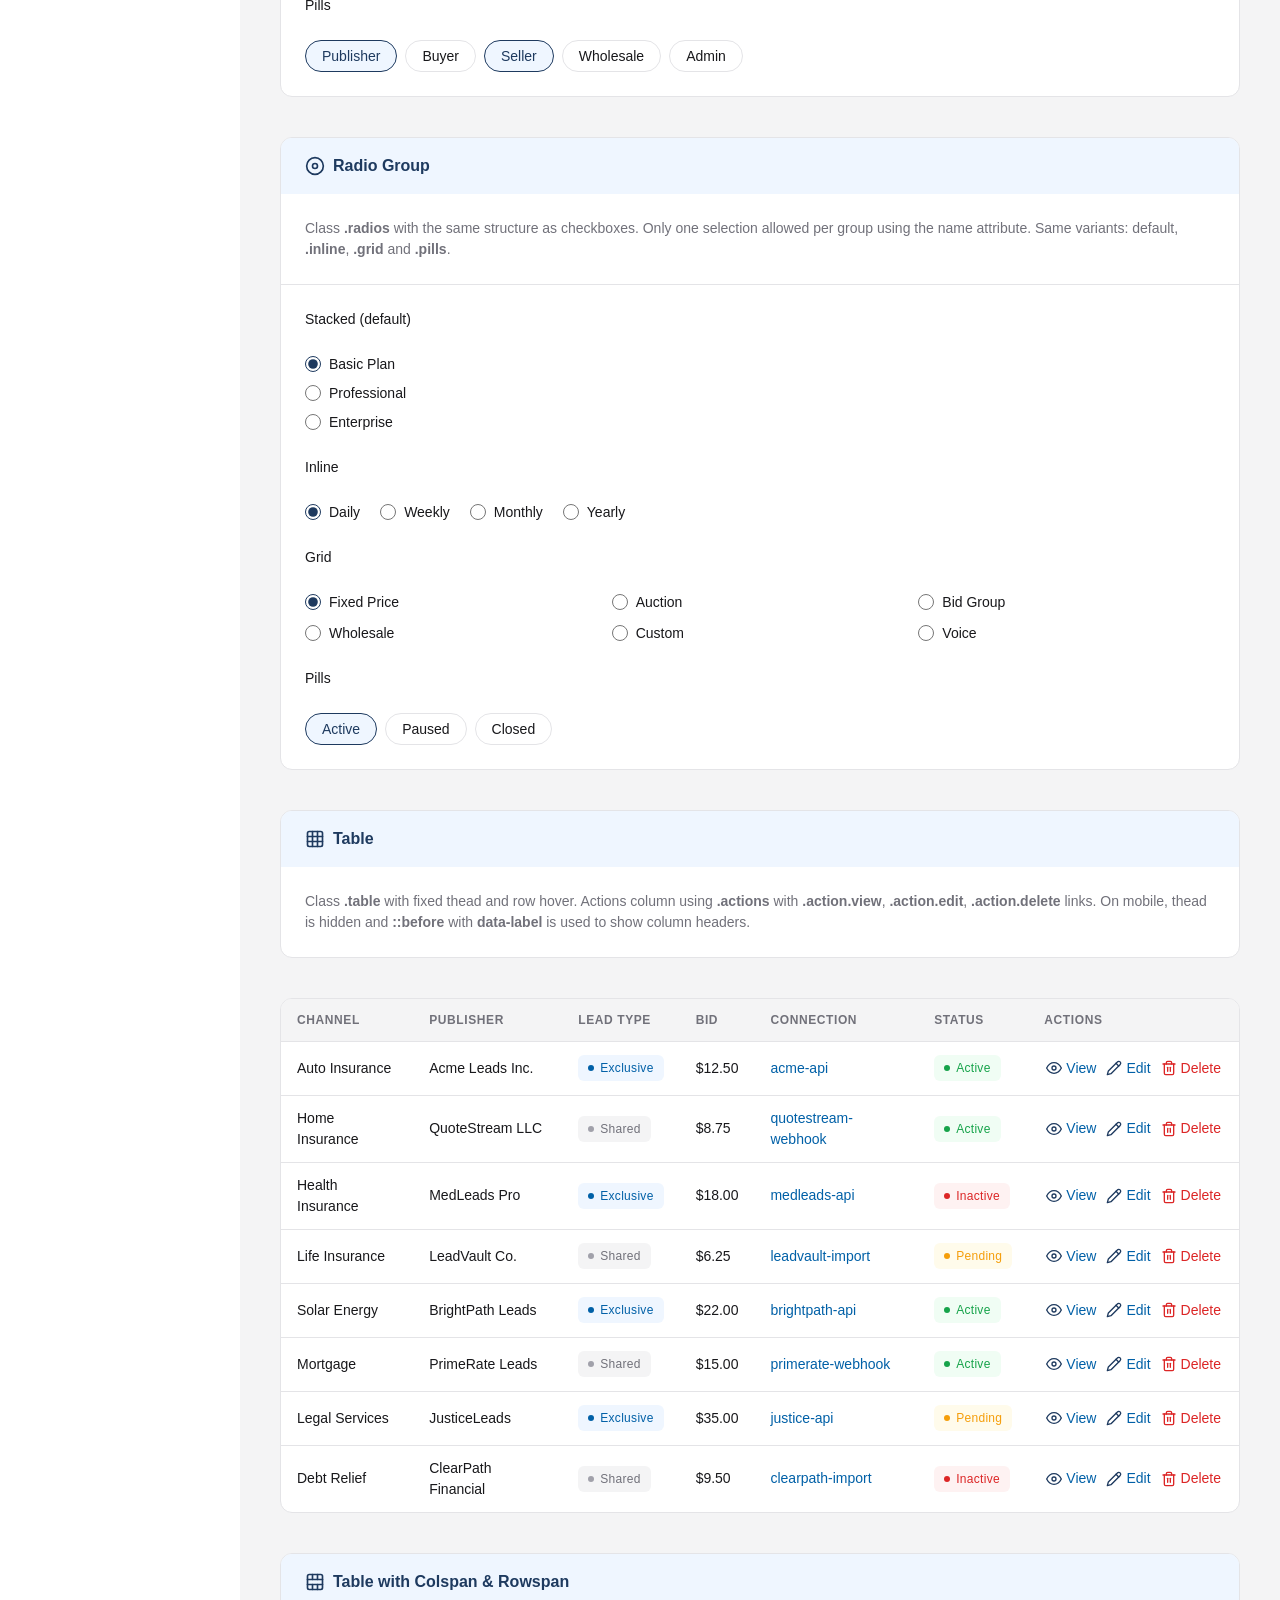
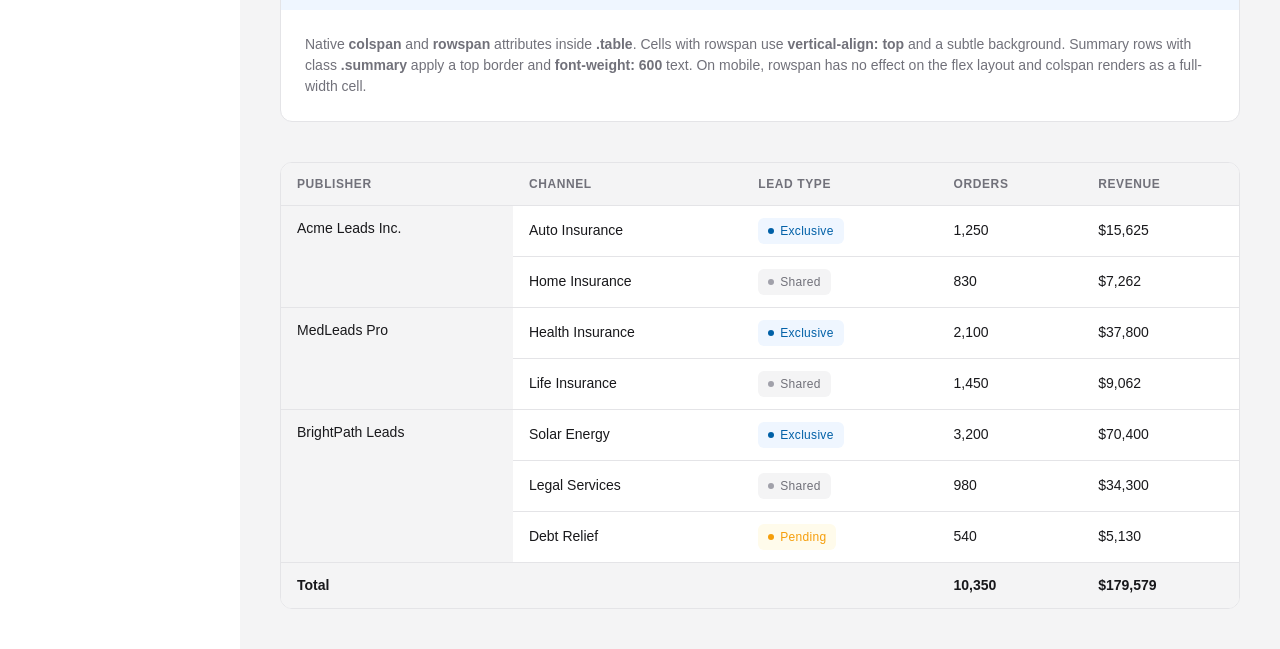
==== commit a8601d0d: "add new component" ====
--- a/index.html
+++ b/index.html
@@ -63,11 +63,85 @@
                     <svg xmlns="http://www.w3.org/2000/svg" width="20" height="20" viewBox="0 0 24 24" fill="none" stroke="currentColor" stroke-width="2" stroke-linecap="round" stroke-linejoin="round"><rect x="3" y="3" width="18" height="18" rx="2"/><path d="M3 9h18"/><path d="M3 15h18"/><path d="M9 3v6"/><path d="M15 3v6"/><path d="M9 15v6"/><path d="M15 15v6"/></svg>
                     Price Grid
                 </div>
+                <!-- PRICE GRID V1 -->
                 <div class="card-content">
-
-                </div>
+                    <table class="pgrid">
+                        <thead>
+                            <tr>
+                                <th>Loan Amount</th>
+                                <th colspan="4">Credit Grade</th>
+                            </tr>
+                            <tr>
+                                <th></th>
+                                <th>XLNT</th>
+                                <th>GOOD</th>
+                                <th>FAIR</th>
+                                <th>POOR</th>
+                            </tr>
+                        </thead>
+                        <tbody>
+                            <tr><td>15-24K</td><td></td><td></td><td></td><td></td></tr>
+                            <tr><td>25-49K</td><td></td><td></td><td></td><td></td></tr>
+                            <tr><td>50-74K</td><td></td><td></td><td></td><td></td></tr>
+                            <tr><td>75-99K</td><td>23.00</td><td></td><td></td><td></td></tr>
+                            <tr><td>100-149K</td><td></td><td></td><td></td><td></td></tr>
+                            <tr><td>150+</td><td></td><td></td><td></td><td></td></tr>
+                        </tbody>
+                    </table>
+                </div>
+                <!-- PRICE GRID V2 -->
                 <div class="card-content">
-
+                    <div class="pbox">
+                        <div class="prow phead">
+                            <div class="plabel"></div>
+                            <div class="pcell">XLNT</div>
+                            <div class="pcell">GOOD</div>
+                            <div class="pcell">FAIR</div>
+                            <div class="pcell">POOR</div>
+                        </div>
+                        <div class="prow">
+                            <div class="plabel">15-24K</div>
+                            <div class="pcell"><input type="number" placeholder="—"></div>
+                            <div class="pcell"><input type="number" placeholder="—"></div>
+                            <div class="pcell"><input type="number" placeholder="—"></div>
+                            <div class="pcell"><input type="number" placeholder="—"></div>
+                        </div>
+                        <div class="prow">
+                            <div class="plabel">25-49K</div>
+                            <div class="pcell"><input type="number" placeholder="—"></div>
+                            <div class="pcell"><input type="number" placeholder="—"></div>
+                            <div class="pcell"><input type="number" placeholder="—"></div>
+                            <div class="pcell"><input type="number" placeholder="—"></div>
+                        </div>
+                        <div class="prow">
+                            <div class="plabel">50-74K</div>
+                            <div class="pcell"><input type="number" placeholder="—"></div>
+                            <div class="pcell"><input type="number" placeholder="—"></div>
+                            <div class="pcell"><input type="number" placeholder="—"></div>
+                            <div class="pcell"><input type="number" placeholder="—"></div>
+                        </div>
+                        <div class="prow">
+                            <div class="plabel">75-99K</div>
+                            <div class="pcell"><input type="number" value="23"></div>
+                            <div class="pcell"><input type="number" placeholder="—"></div>
+                            <div class="pcell"><input type="number" placeholder="—"></div>
+                            <div class="pcell"><input type="number" placeholder="—"></div>
+                        </div>
+                        <div class="prow">
+                            <div class="plabel">100-149K</div>
+                            <div class="pcell"><input type="number" placeholder="—"></div>
+                            <div class="pcell"><input type="number" placeholder="—"></div>
+                            <div class="pcell"><input type="number" placeholder="—"></div>
+                            <div class="pcell"><input type="number" placeholder="—"></div>
+                        </div>
+                        <div class="prow">
+                            <div class="plabel">150+</div>
+                            <div class="pcell"><input type="number" placeholder="—"></div>
+                            <div class="pcell"><input type="number" placeholder="—"></div>
+                            <div class="pcell"><input type="number" placeholder="—"></div>
+                            <div class="pcell"><input type="number" placeholder="—"></div>
+                        </div>
+                    </div>
                 </div>
             </div>
             <div class="card" id="content-filters">
@@ -176,6 +250,28 @@
                         </div>
                     </div>
                 </div>
+
+                <!-- REORDER V2 -->
+                <div class="card-content">
+                    <div class="custom-fields">
+                        <div class="custom-selection">
+                            <span class="label">Available fields</span>
+                            <div class="search-field">
+                                <div class="search-bar">
+                                    <input type="text" id="reorder2-search" placeholder="Search fields...">
+                                </div>
+                            </div>
+                            <ul class="custom-items" id="reorder2-available"></ul>
+                            <span class="label" id="show2-available">Show more</span>
+                        </div>
+                        <div class="custom-selection">
+                            <span class="label">Your fields</span>
+                            <ul class="custom-items" id="reorder2-selected"></ul>
+                            <span class="label" id="show2-selected">Show more</span>
+                        </div>
+                    </div>
+                </div>
+                <!-- REORDER V2 -->
             </div>
 
             <div class="card" id="content-actions">
@@ -976,6 +1072,146 @@
 
     renderAvailable();
     renderSelected();
+
+    // ── Reorder V2 (position input) ───────────────────────────────────────────
+    const avail2List  = document.getElementById('reorder2-available');
+    const sel2List    = document.getElementById('reorder2-selected');
+    const search2     = document.getElementById('reorder2-search');
+    const showMore2   = document.getElementById('show2-available');
+
+    const showMore2Sel    = document.getElementById('show2-selected');
+    const selected2       = new Map();
+    let visible2Count     = 4;
+    let visible2SelCount  = 5;
+
+    function renderAvailable2(filter, resetVisible) {
+        if (resetVisible) visible2Count = 4;
+        const q = (filter || '').toLowerCase();
+        const available = FIELDS.filter(f => !selected2.has(f) && (!q || f.toLowerCase().includes(q)));
+        const slice = isMobile() ? available.slice(0, visible2Count) : available;
+
+        avail2List.innerHTML = slice.length
+            ? slice.map(f => `
+                <li data-field="${f.replace(/"/g, '&quot;')}">
+                    <div class="field-control" style="flex:1">${f}</div>
+                    <div class="custom-actions">
+                        <button class="btn btn-primary reorder2-add">${SVG_PLUS}</button>
+                    </div>
+                </li>`).join('')
+            : `<li><div class="field-control" style="flex:1;color:var(--color-muted)">No fields found</div></li>`;
+
+        if (isMobile() && available.length > visible2Count) {
+            const remaining = available.length - visible2Count;
+            showMore2.textContent = `Show ${Math.min(SHOW_STEP, remaining)} more`;
+            showMore2.style.display = '';
+        } else {
+            showMore2.style.display = 'none';
+        }
+
+        avail2List.querySelectorAll('.reorder2-add').forEach(btn => {
+            btn.addEventListener('click', () => {
+                const name = btn.closest('li').dataset.field;
+                selected2.set(name, toKey(name));
+                renderAvailable2(search2.value);
+                renderSelected2();
+            });
+        });
+    }
+
+    showMore2.addEventListener('click', () => {
+        visible2Count += SHOW_STEP;
+        renderAvailable2(search2.value);
+    });
+
+    showMore2Sel.addEventListener('click', () => {
+        visible2SelCount += SHOW_STEP;
+        renderSelected2();
+    });
+
+    function renderSelected2() {
+        if (!selected2.size) {
+            sel2List.innerHTML = `<li><div class="field-control" style="flex:1;color:var(--color-muted)">No fields added yet</div></li>`;
+            showMore2Sel.style.display = 'none';
+            return;
+        }
+
+        const entries = [...selected2.entries()];
+        const slice = entries.slice(0, visible2SelCount);
+
+        sel2List.innerHTML = slice.map(([name, alias], idx) => `
+            <li data-field="${name.replace(/"/g, '&quot;')}">
+                <div class="pos-input">
+                    <input type="number" min="1" max="${selected2.size}" value="${idx + 1}">
+                </div>
+                <div class="field-control" style="flex:1">
+                    ${name}
+                    <input type="text" value="${alias}">
+                </div>
+                <div class="custom-actions">
+                    <button class="btn btn-primary reorder2-save" disabled>${SVG_SAVE}</button>
+                    <button class="btn btn-danger reorder2-remove">${SVG_TRASH}</button>
+                </div>
+            </li>`).join('');
+
+        // Show/hide selected "show more"
+        if (entries.length > visible2SelCount) {
+            const rem = entries.length - visible2SelCount;
+            showMore2Sel.textContent = `Show ${Math.min(SHOW_STEP, rem)} more`;
+            showMore2Sel.style.display = '';
+        } else {
+            showMore2Sel.style.display = 'none';
+        }
+
+        sel2List.querySelectorAll('li').forEach((li, idx) => {
+            const textInput = li.querySelector('.field-control input');
+            const saveBtn   = li.querySelector('.reorder2-save');
+            const posInput  = li.querySelector('.pos-input input');
+            // idx here is the slice index; real position is idx (0-based from full entries)
+            const realIdx   = entries.findIndex(([n]) => n === li.dataset.field);
+            const origAlias = textInput.value;
+            posInput.value  = realIdx + 1;
+
+            // Enable save when alias changes
+            textInput.addEventListener('input', () => {
+                saveBtn.disabled = textInput.value.trim() === origAlias;
+            });
+            saveBtn.addEventListener('click', () => {
+                const newAlias = textInput.value.trim();
+                if (newAlias) {
+                    selected2.set(li.dataset.field, newAlias);
+                    saveBtn.disabled = true;
+                }
+            });
+
+            // Remove
+            li.querySelector('.reorder2-remove').addEventListener('click', () => {
+                selected2.delete(li.dataset.field);
+                visible2SelCount = Math.max(5, visible2SelCount - 1);
+                renderAvailable2(search2.value);
+                renderSelected2();
+            });
+
+            // Position input reorder
+            posInput.addEventListener('change', () => {
+                let newPos = parseInt(posInput.value, 10);
+                const size = selected2.size;
+                if (isNaN(newPos)) { posInput.value = realIdx + 1; return; }
+                newPos = Math.max(1, Math.min(size, newPos)) - 1; // 0-based
+                const keys = [...selected2.keys()];
+                keys.splice(realIdx, 1);
+                keys.splice(newPos, 0, li.dataset.field);
+                const reordered = new Map(keys.map(k => [k, selected2.get(k)]));
+                selected2.clear();
+                reordered.forEach((v, k) => selected2.set(k, v));
+                renderSelected2();
+            });
+        });
+    }
+
+    search2.addEventListener('input', () => renderAvailable2(search2.value, true));
+
+    renderAvailable2();
+    renderSelected2();
 </script>
 </body>
 </html>
--- a/main.css
+++ b/main.css
@@ -60,6 +60,8 @@
     flex-shrink: 0;
 }
 
+#dateTimeLink,
+.linkSpan,
 a {
     color: inherit;
     cursor: pointer;
@@ -532,6 +534,31 @@
 
 /* clean classes */
 
+.dashboard #Main:has(form[name="buyer_signup_1"]) {
+    position: fixed;
+    top: 0;
+    left: 0;
+    align-items: center;
+    justify-content: center;
+    gap: 24px;
+    margin: 0;
+    width: 100vw;
+    height: 100vh;
+    z-index: 666;
+    background-color: var(--color-primary);
+}
+
+.dashboard #Main:has(form[name="buyer_signup_1"]) #MainContent {
+    width: 600px;
+    min-height: auto;
+    padding: 0;
+}
+
+.dashboard #Main:has(form[name="buyer_signup_1"]) #MainContent #PrimaryContent .grid_450px_350px {
+    display: flex;
+    gap: 24px;
+}
+
 .operatorOnly {
     color: var(--color-warning);
 }
@@ -942,8 +969,9 @@
 .table tbody tr:hover td {
     background: var(--bg-info);
 }
-.table tbody td a {
-    color: var(--color-primary);
+
+.table tbody td :is(a, .linkSpan) {
+    color: var(--color-primary-light);
 }
 .table .actions {
     display: flex;
@@ -2575,6 +2603,7 @@
 .dashboard .infoBox a,
 .dashboard .helpBox a,
 .dashboard #sidebar a,
+.dashboard #dateTimeLink,
 .dashboard .sidebar a,
 .dashboard .roundedBox4 a,
 .dashboard .sideBar a {
@@ -3390,6 +3419,8 @@
 
 .dashboard .formSectionContent .mainLabelContent {
     padding-right: 16px;
+    display: flex;
+    gap: 5px;
 }
 
 .dashboard .formSectionContent .requiredMarker,
@@ -3973,6 +4004,9 @@
 
 .dashboard #formContainer {
     padding: 24px;
+    display: flex;
+    flex-direction: column;
+    gap: 12px;
 }
 
 .dashboard #formContainer .inputGroup {
@@ -5359,6 +5393,7 @@
     border: 1px solid var(--color-error) !important;
     border-radius: 12px !important;
     overflow: hidden !important;
+    margin: 10px auto !important;
 }
 
 /* Override inline width on parent container of validation errors */
@@ -9750,16 +9785,17 @@
         width: 100% !important;
         height: 40px !important;
         padding: 0 !important;
-        gap: 0 !important;
-    }
-
-    .dashboard .formSectionContent .buttonGroup .yui-submit-button button#backButton-button {
+        gap: 5px !important;
+    }
+
+    /** Commented for channel integration **/
+    /* .dashboard .formSectionContent .buttonGroup .yui-submit-button button#backButton-button {
         position: absolute;
         top: 0;
         left: 0;
-    }
-
-    .dashboard .formSectionContent .buttonGroup .yui-submit-button button#nextButton-button,
+    } */
+
+    /* .dashboard .formSectionContent .buttonGroup .yui-submit-button button#nextButton-button, */
     .dashboard .formSectionContent .buttonGroup .yui-submit-button.login-button button#activateButton-button {
         position: absolute;
         top: 0;
@@ -10076,14 +10112,14 @@
     .dashboard #leadChannelsListTable thead .colheaders,
     .dashboard .channels .roundedBox2 > b.bt,
     .dashboard .channels .roundedBox2 > b.bb,
-    .dashboard .channels table.nestedListTable thead,
+    .dashboard .channels table.nestedListTable:not(#leadChannelsListTable) thead,
     .dashboard .channels table.nestedListTable tbody tr td:nth-child(7),
     .dashboard .channels table.nestedListTable tbody tr td:nth-child(8),
     .dashboard .channels table.nestedListTable tbody tr td:nth-child(9),
     .dashboard .channels table.nestedListTable tbody tr td:nth-child(10),
     .dashboard .labelValue .clear,
     .yui-panel-container.yui-dialog .underlay,
-    .dashboard .nestedListTable thead,
+    .dashboard .nestedListTable:not(#leadChannelsListTable) thead,
     .dashboard .activeOrders thead tr.colheaders,
     .dashboard table.listTable thead,
     .dashboard table.leadListTable thead,
@@ -10277,6 +10313,10 @@
         justify-content: center !important;
     }
 
+    .dashboard #leadChannelsListTable thead .actions .paginationTop .buttonGroup {
+        width: unset !important;
+    }
+
     .paginationContainer .pagination ul,
     .dashboard .pagination ul {
         display: flex !important;
@@ -10734,7 +10774,6 @@
     .dashboard .boxContent,
     .dashboard .pageContent {
         padding: 12px 14px;
-        align-items: flex-start !important;
         width: 100% !important;
     }
 
@@ -11362,6 +11401,10 @@
         border-bottom: 1px solid var(--border) !important;
     }
 
+    .dashboard .formSectionContent > table#testLeadsTable > tbody > tr > td:last-child{
+        justify-content: space-between !important;
+    }
+
     .dashboard .formSectionContent > table > tbody > tr > td:last-child {
         border-bottom: none !important;
         display: flex !important;
@@ -11596,6 +11639,25 @@
         mask-image: url("data:image/svg+xml,%3Csvg xmlns='http://www.w3.org/2000/svg' width='18' height='18' viewBox='0 0 24 24' fill='none' stroke='%23000' stroke-width='2' stroke-linecap='round' stroke-linejoin='round'%3E%3Cpath d='M4 19.5v-15A2.5 2.5 0 0 1 6.5 2H20v20H6.5a2.5 2.5 0 0 1 0-5H20'/%3E%3C/svg%3E") !important;
     }
 
+    .dashboard #formContainer{
+        padding: 5px;
+        display: flex;
+        flex-direction: column;
+        gap: 5px;
+    }
+
+    .dashboard .settings select,
+    .dashboard #bidoptions select,
+    .dashboard .channels select {
+        max-width: 100% !important;
+        width: 100% !important;
+        min-width: 100px !important;
+        flex: 1
+    }
+
+    .dashboard .optionsContent .option{
+        width: 100%;
+    }
 }
 
 @media (min-width: 481px) and (max-width: 768px) {
--- a/clean.css
+++ b/clean.css
@@ -345,6 +345,14 @@
     text-decoration: underline;
 }
 
+#show2-selected {
+    display: none;
+    text-decoration: underline;
+    cursor: pointer;
+    text-align: center;
+    color: var(--color-primary);
+}
+
 @media (max-width: 768px) {
     .main  {
         margin: 0;
@@ -376,4 +384,213 @@
         align-items: stretch;
         flex-direction: column;
     }
+}
+
+/* ── Price Grid V1 ───────────────────────────────────────────────────────── */
+.pgrid {
+    width: 100%;
+    border-collapse: collapse;
+    font-size: 13px;
+    border: 1px solid var(--border);
+    border-radius: 8px;
+    overflow: hidden;
+}
+
+.pgrid thead tr:first-child th {
+    padding: 10px 16px;
+    font-size: 12px;
+    font-weight: 600;
+    color: var(--color-dark);
+    background: var(--bg-light);
+    border-bottom: 1px solid var(--border);
+    text-align: left;
+}
+
+.pgrid thead tr:first-child th:last-child {
+    text-align: center;
+    color: var(--color-muted);
+    font-weight: 500;
+    font-size: 11px;
+    letter-spacing: .04em;
+    text-transform: uppercase;
+}
+
+.pgrid thead tr:last-child th {
+    padding: 6px 16px;
+    font-size: 11px;
+    font-weight: 600;
+    letter-spacing: .04em;
+    text-transform: uppercase;
+    color: var(--color-muted);
+    text-align: center;
+    background: var(--color-white);
+    border-bottom: 1px solid var(--border);
+}
+
+.pgrid thead tr:last-child th:first-child {
+    border-right: 1px solid var(--border);
+}
+
+.pgrid tbody tr {
+    border-bottom: 1px solid var(--border);
+}
+
+.pgrid tbody tr:last-child {
+    border-bottom: none;
+}
+
+.pgrid tbody tr:nth-child(even) {
+    background: var(--bg-light);
+}
+
+.pgrid tbody td {
+    padding: 10px 16px;
+    text-align: center;
+    font-size: 13px;
+    font-weight: 600;
+    color: var(--color-dark);
+}
+
+.pgrid tbody td:first-child {
+    text-align: left;
+    font-size: 12px;
+    font-weight: 500;
+    color: var(--color-muted);
+    border-right: 1px solid var(--border);
+}
+
+.pgrid tbody td:empty::after {
+    content: '—';
+    color: var(--border);
+    font-weight: 400;
+}
+
+/* ── Price Grid V2 ───────────────────────────────────────────────────────── */
+.pbox {
+    display: flex;
+    flex-direction: column;
+    border: 1px solid var(--border);
+    border-radius: 8px;
+    overflow: hidden;
+}
+
+.prow {
+    display: grid;
+    grid-template-columns: 100px repeat(4, 1fr);
+    align-items: stretch;
+}
+
+.prow + .prow {
+    border-top: 1px solid var(--border);
+}
+
+.phead {
+    background: var(--bg-light);
+}
+
+.phead .pcell {
+    padding: 8px 12px;
+    text-align: center;
+    font-size: 11px;
+    font-weight: 600;
+    letter-spacing: .04em;
+    text-transform: uppercase;
+    color: var(--color-muted);
+    border-left: 1px solid var(--border);
+}
+
+.plabel {
+    display: flex;
+    align-items: center;
+    padding: 0 12px;
+    font-size: 12px;
+    font-weight: 500;
+    color: var(--color-muted);
+    background: var(--bg-light);
+    border-right: 1px solid var(--border);
+}
+
+.prow:nth-child(even) .plabel {
+    background: var(--color-white);
+}
+
+.pcell {
+    padding: 6px 8px;
+    border-left: 1px solid var(--border);
+}
+
+.prow:nth-child(even) .pcell {
+    background: var(--color-white);
+}
+
+.pcell input[type="number"] {
+    width: 100%;
+    height: 32px;
+    padding: 0 8px;
+    font-size: 13px;
+    font-weight: 600;
+    text-align: center;
+    color: var(--color-dark);
+    border: 1px solid transparent;
+    border-radius: 4px;
+    outline: none;
+    background: transparent;
+    transition: border-color .15s, box-shadow .15s, background .15s;
+    -moz-appearance: textfield;
+    appearance: textfield;
+}
+
+.pcell input[type="number"]::-webkit-inner-spin-button,
+.pcell input[type="number"]::-webkit-outer-spin-button {
+    -webkit-appearance: none;
+}
+
+.pcell input[type="number"]:hover {
+    border-color: var(--border);
+    background: var(--color-white);
+}
+
+.pcell input[type="number"]:focus {
+    border-color: var(--color-primary);
+    background: var(--color-white);
+    box-shadow: 0 0 0 3px var(--bg-info);
+}
+
+.pcell input[type="number"]::placeholder {
+    font-weight: 400;
+    color: var(--border);
+}
+
+.pcell input[type="number"]:not(:placeholder-shown) {
+    border-color: var(--border);
+    background: var(--color-white);
+}
+
+/* ── Reorder V2 ──────────────────────────────────────────────────────────── */
+.pos-input {
+    display: flex;
+    align-items: center;
+    justify-content: center;
+    flex-shrink: 0;
+    width: 32px;
+    height: 100%;
+    border-radius: 6px;
+    border: 1px solid var(--border);
+}
+
+.pos-input input[type="number"] {
+    max-width: 40px !important;
+    min-width: 40px !important;
+    text-align: center;
+    padding: 0 !important;
+    border: none;
+    outline: none;
+    cursor: text;
+    -moz-appearance: textfield;
+    appearance: textfield;
+}
+
+.pos-input input[type="number"]::-webkit-inner-spin-button,
+.pos-input input[type="number"]::-webkit-outer-spin-button {
+    -webkit-appearance: none !important;
 }
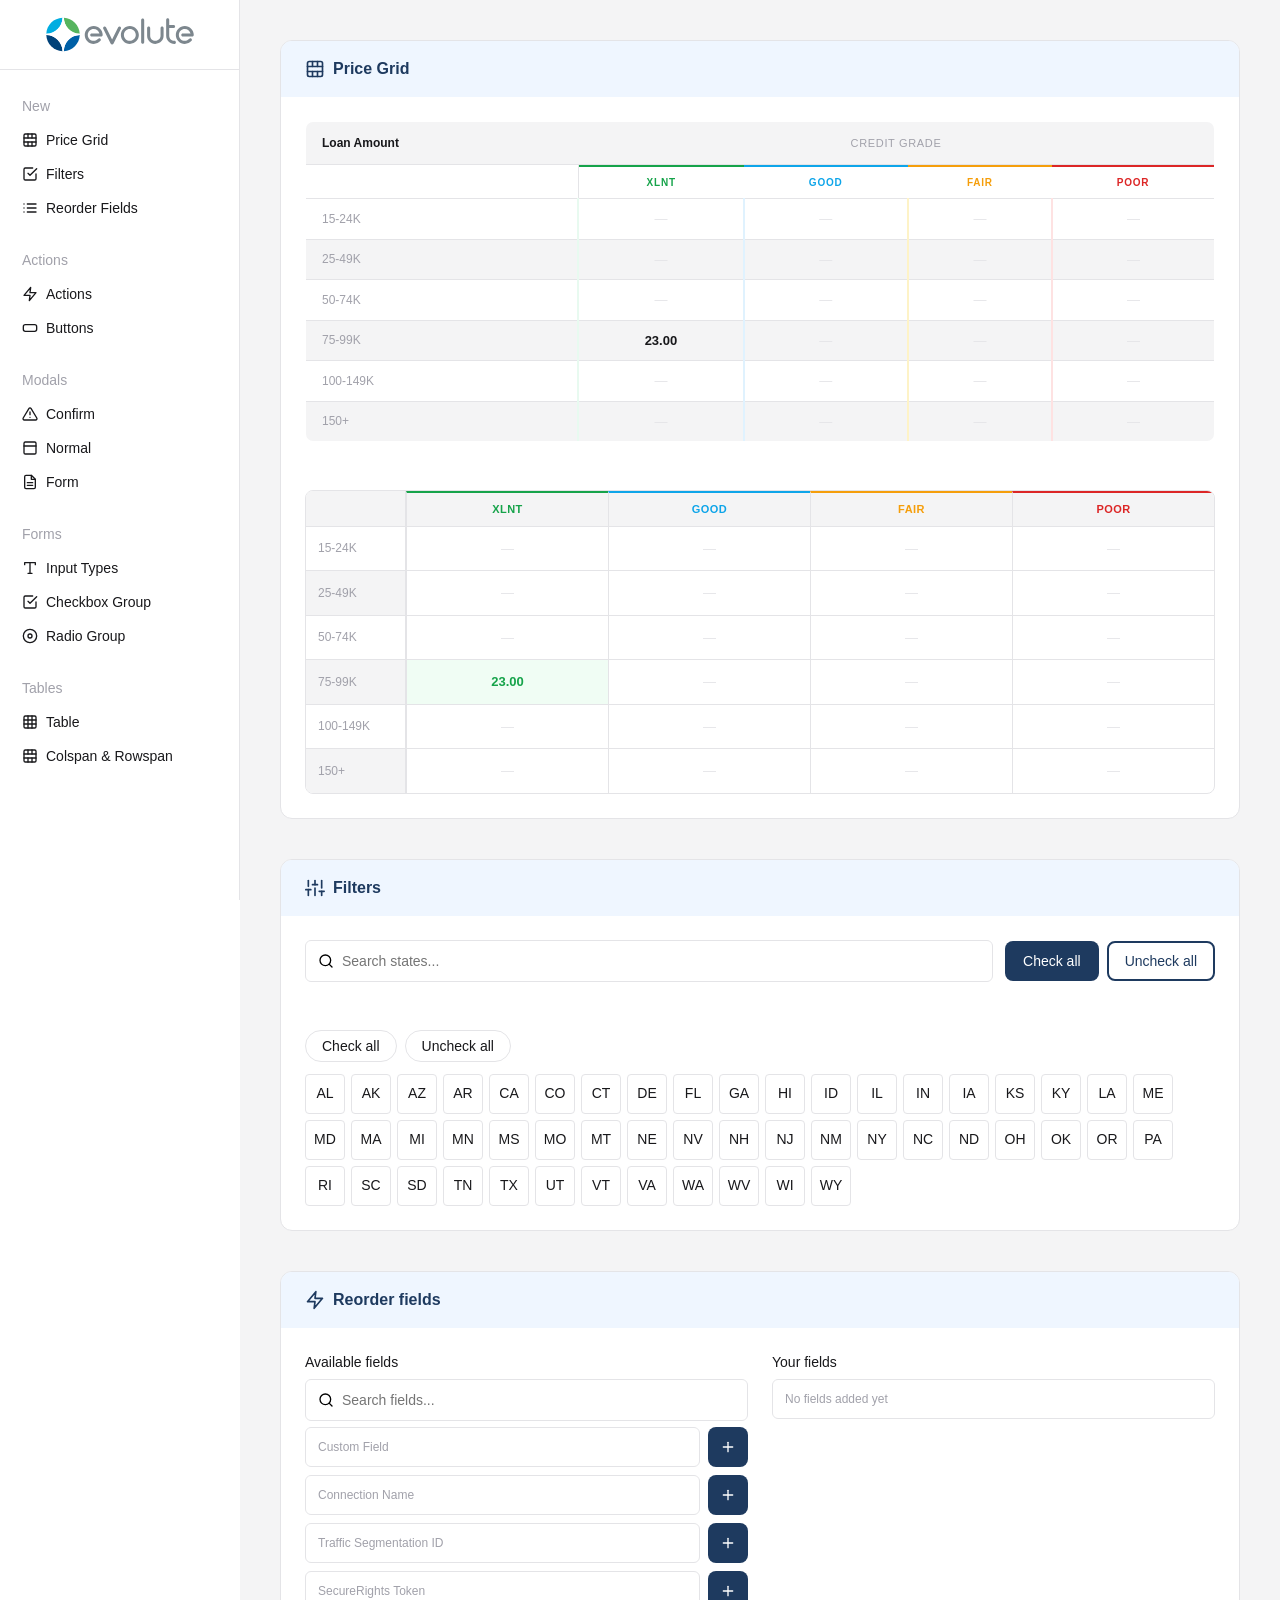
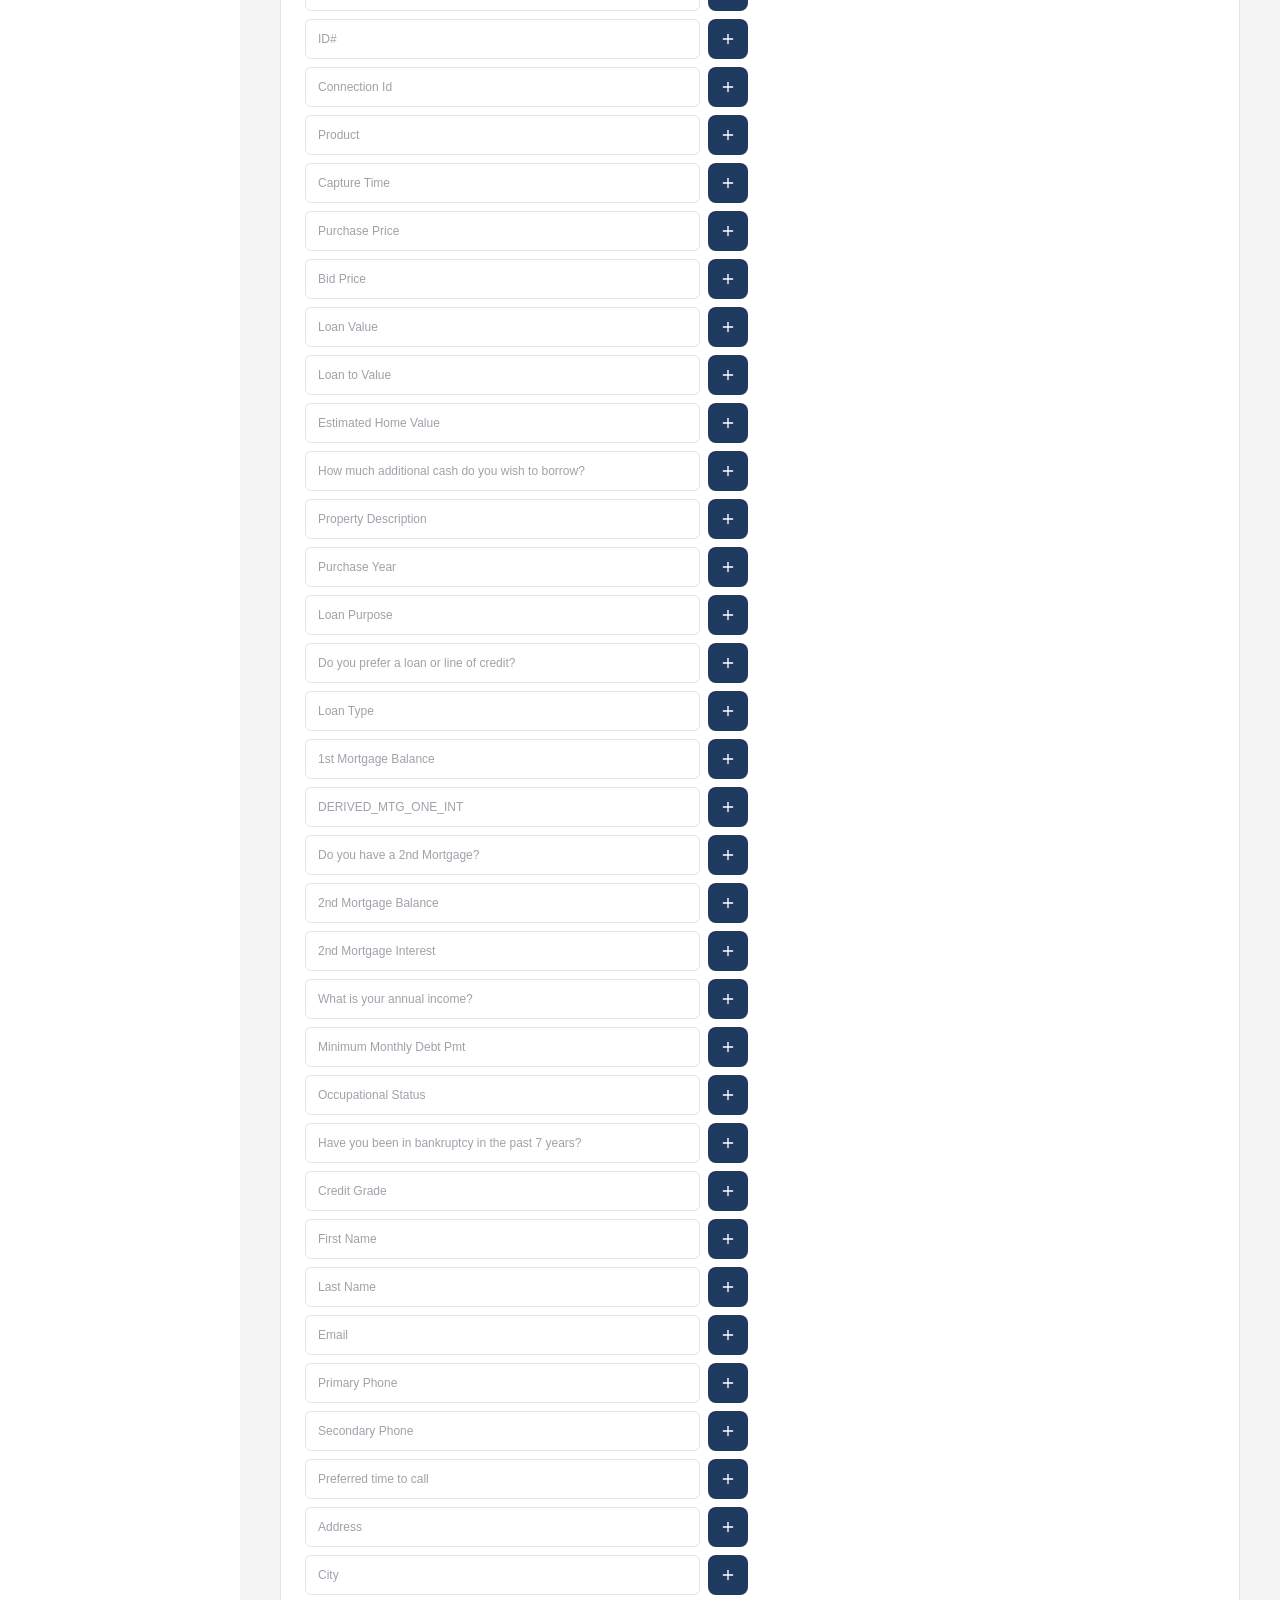
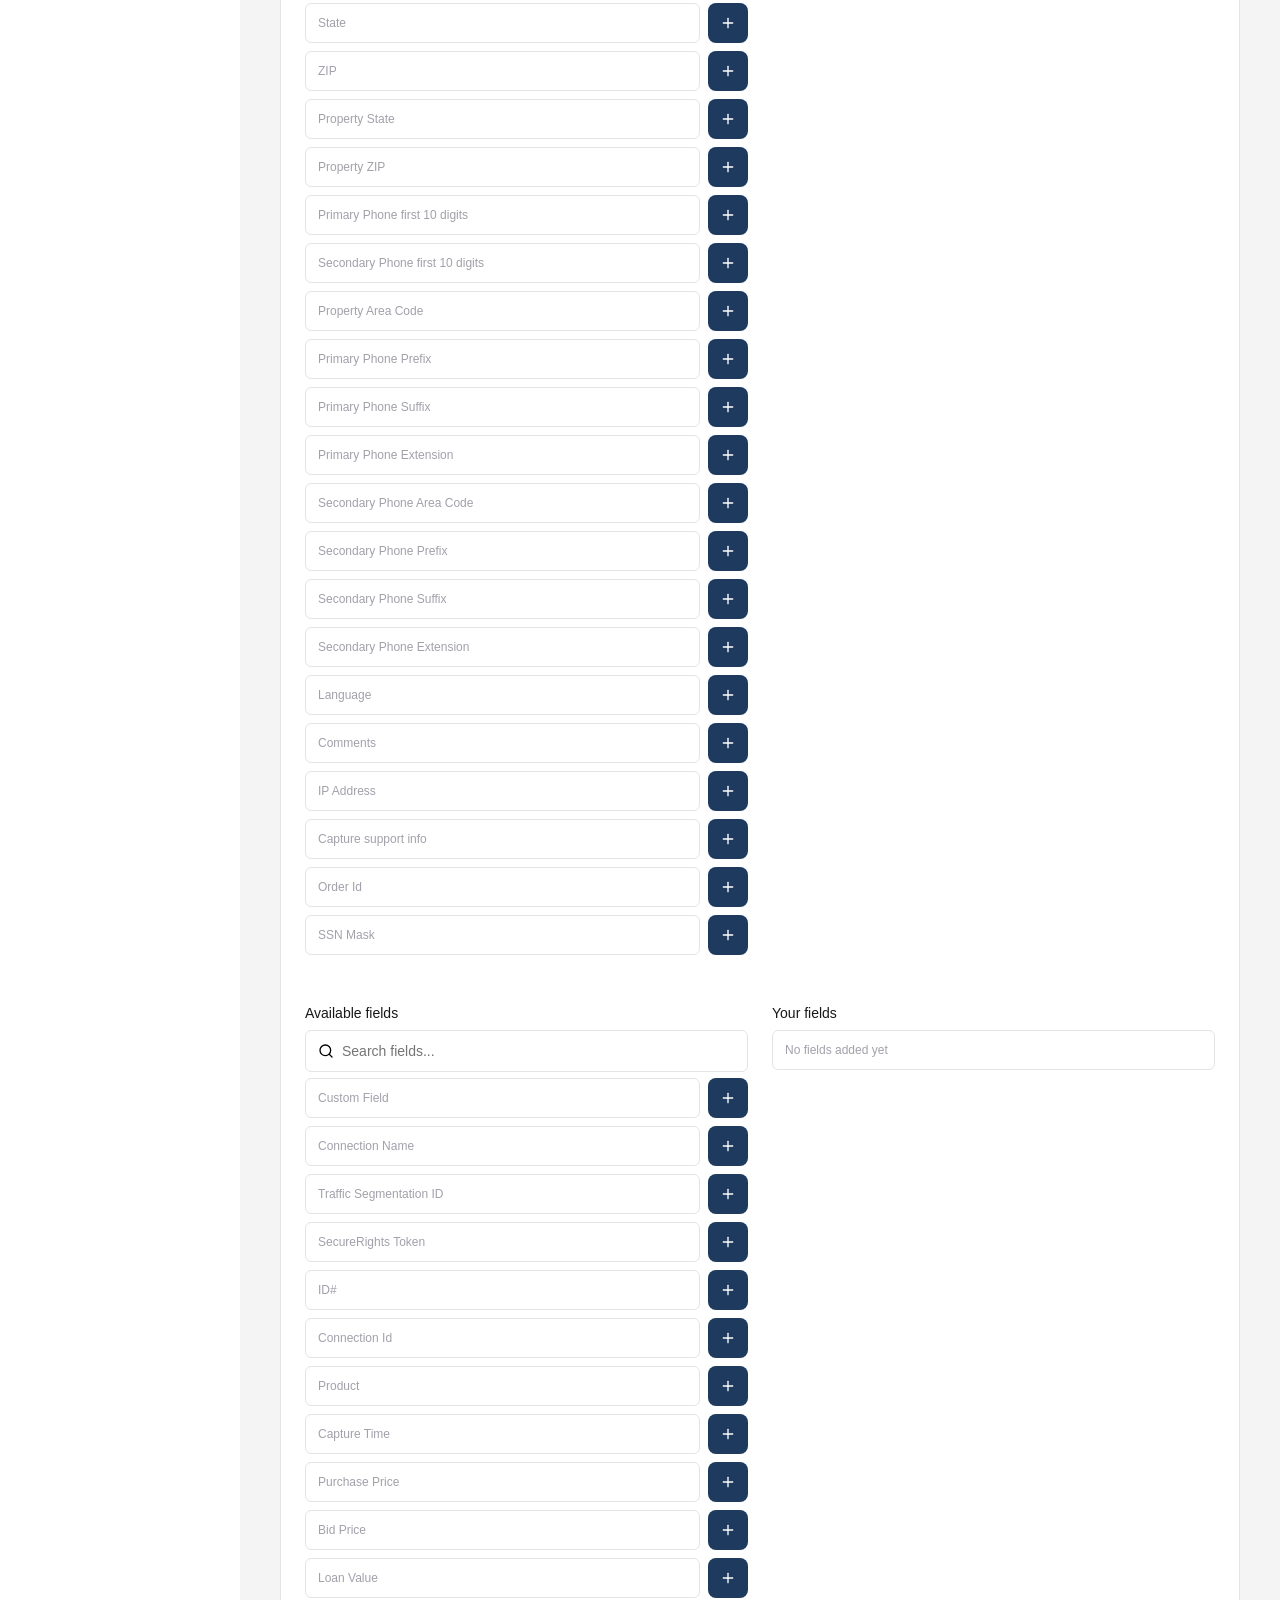
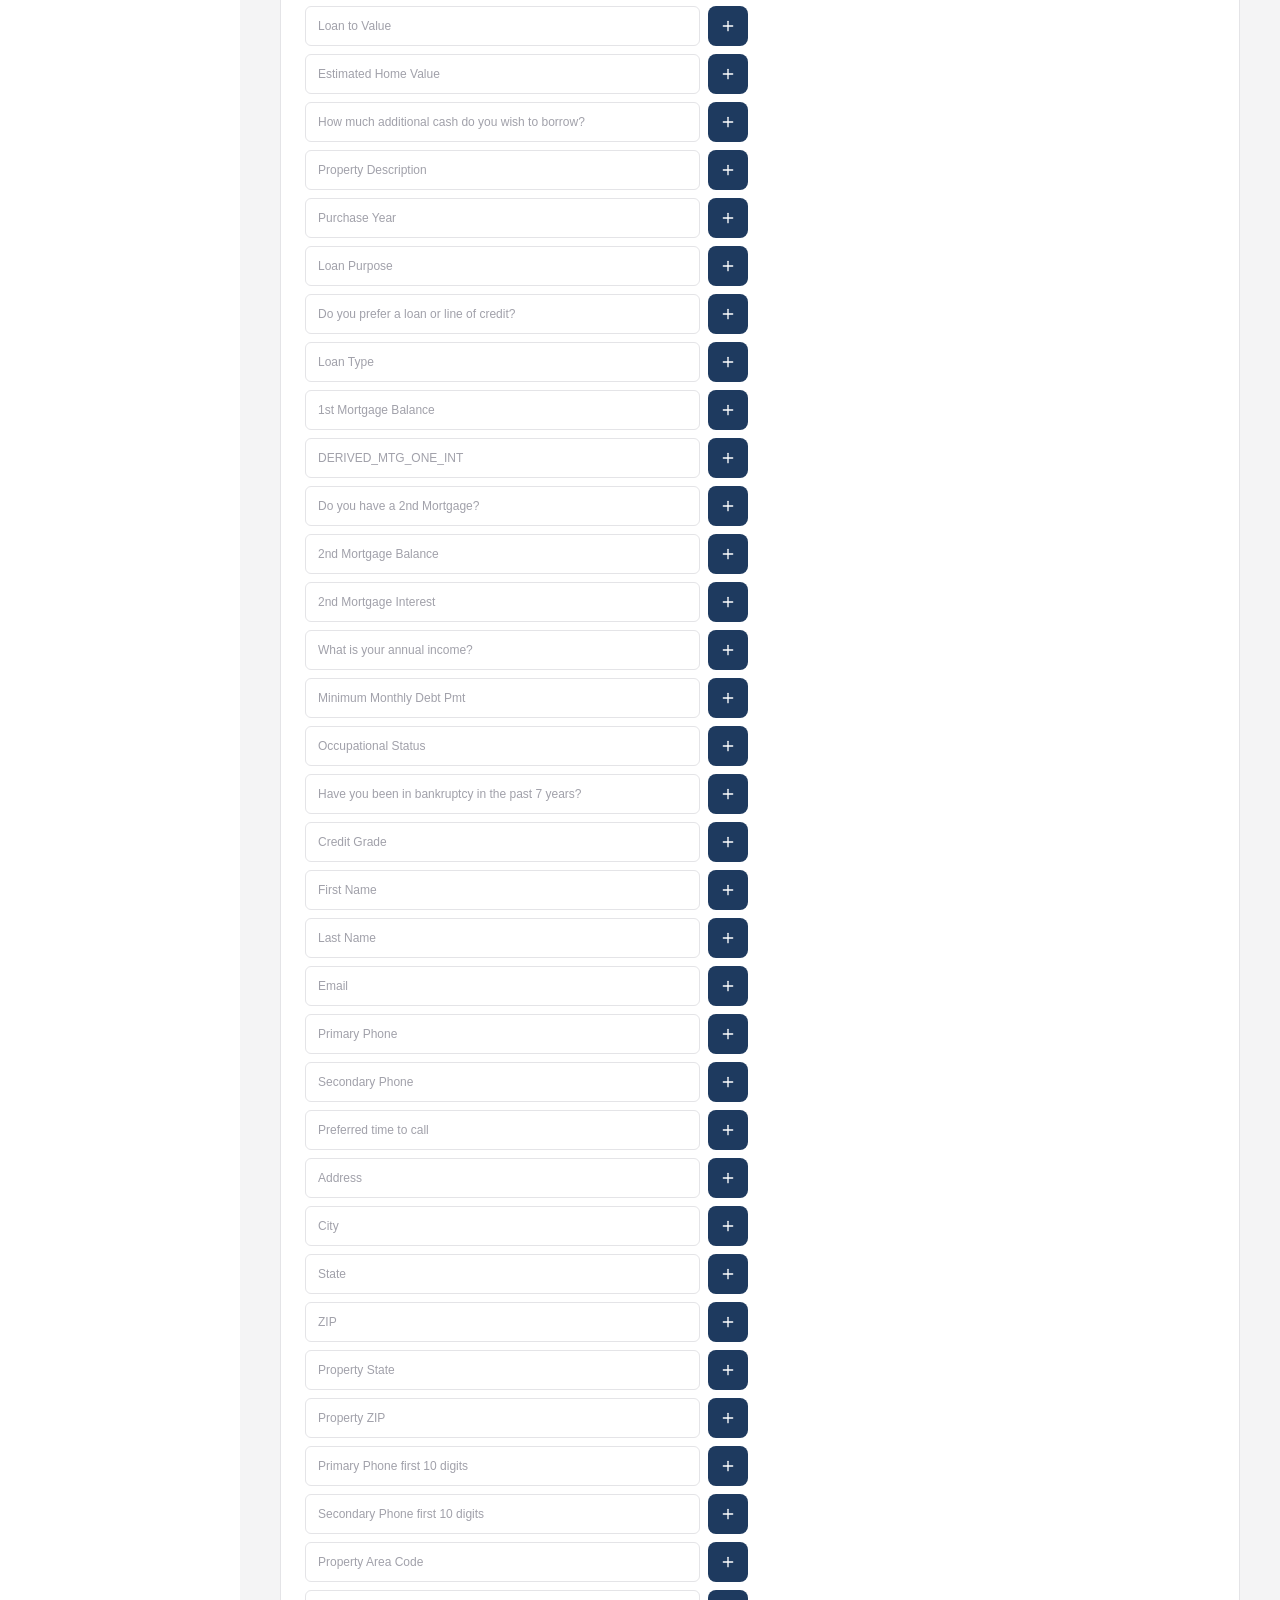
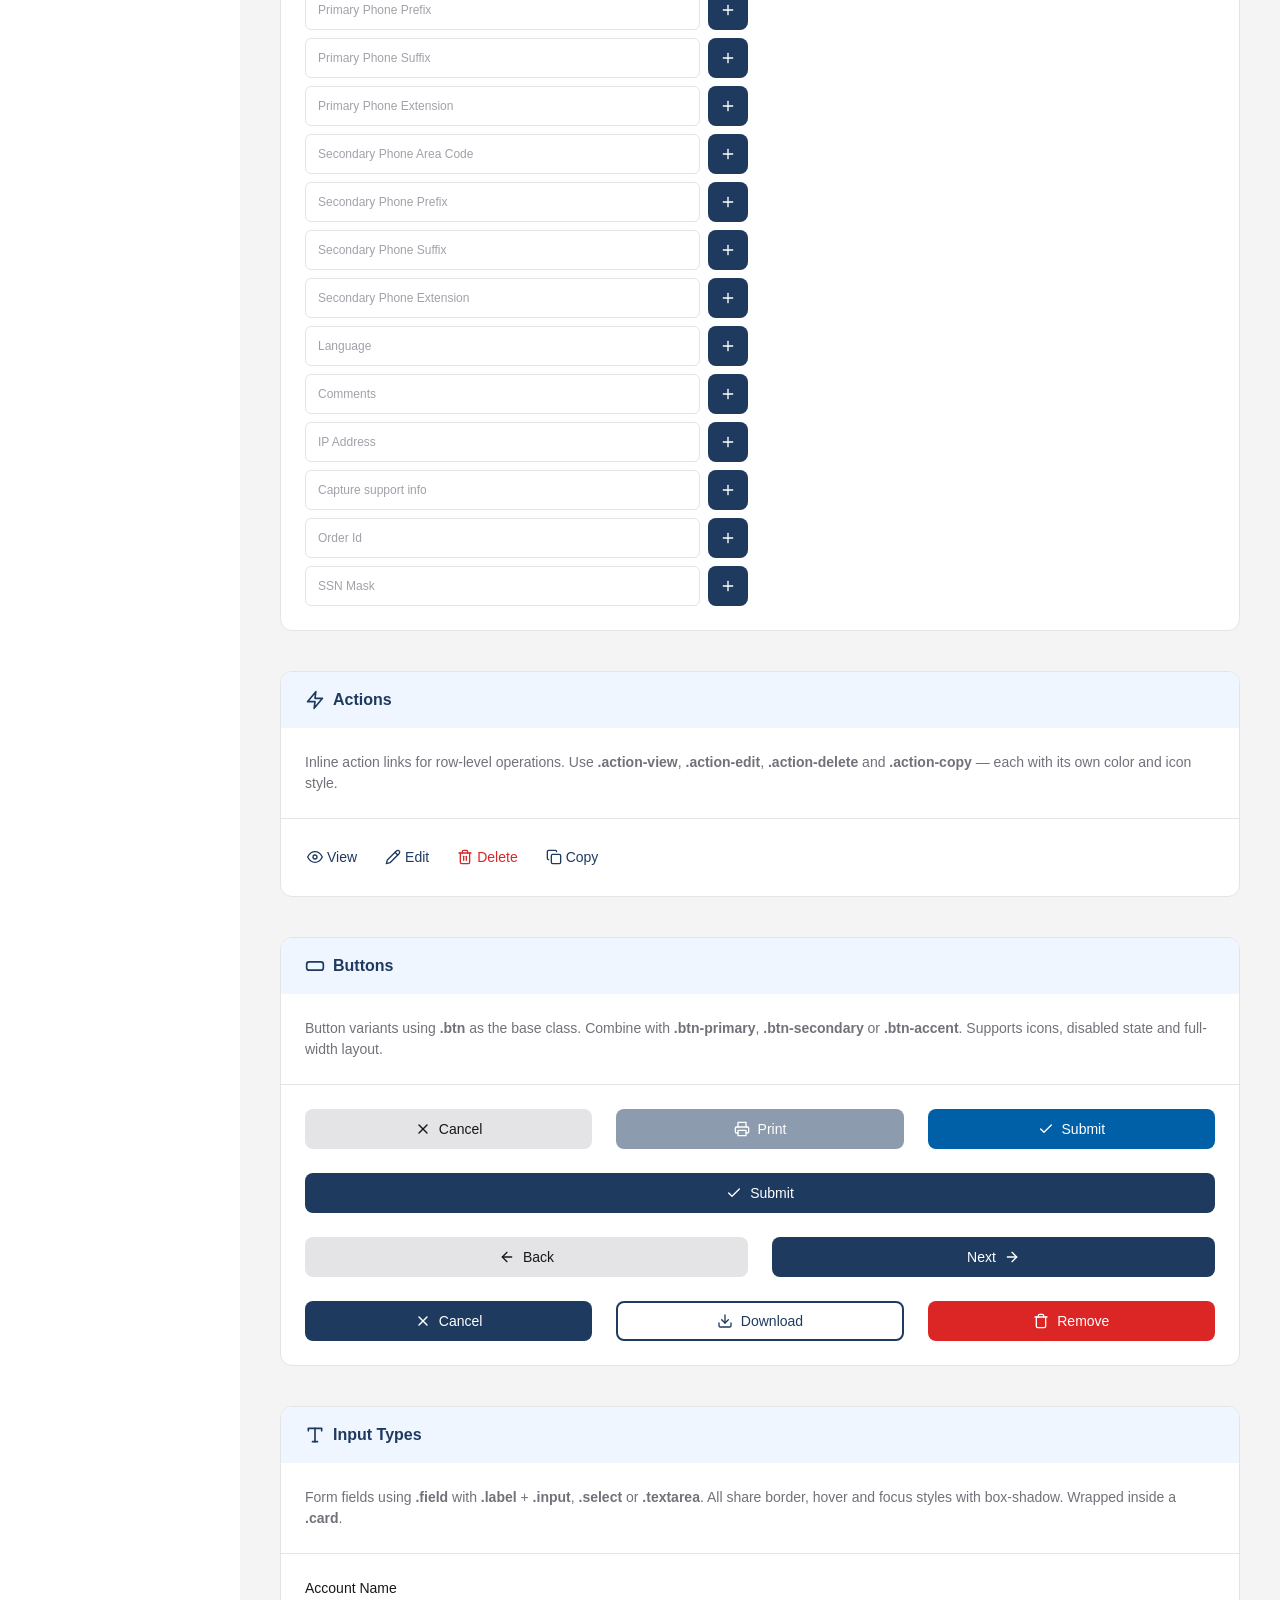
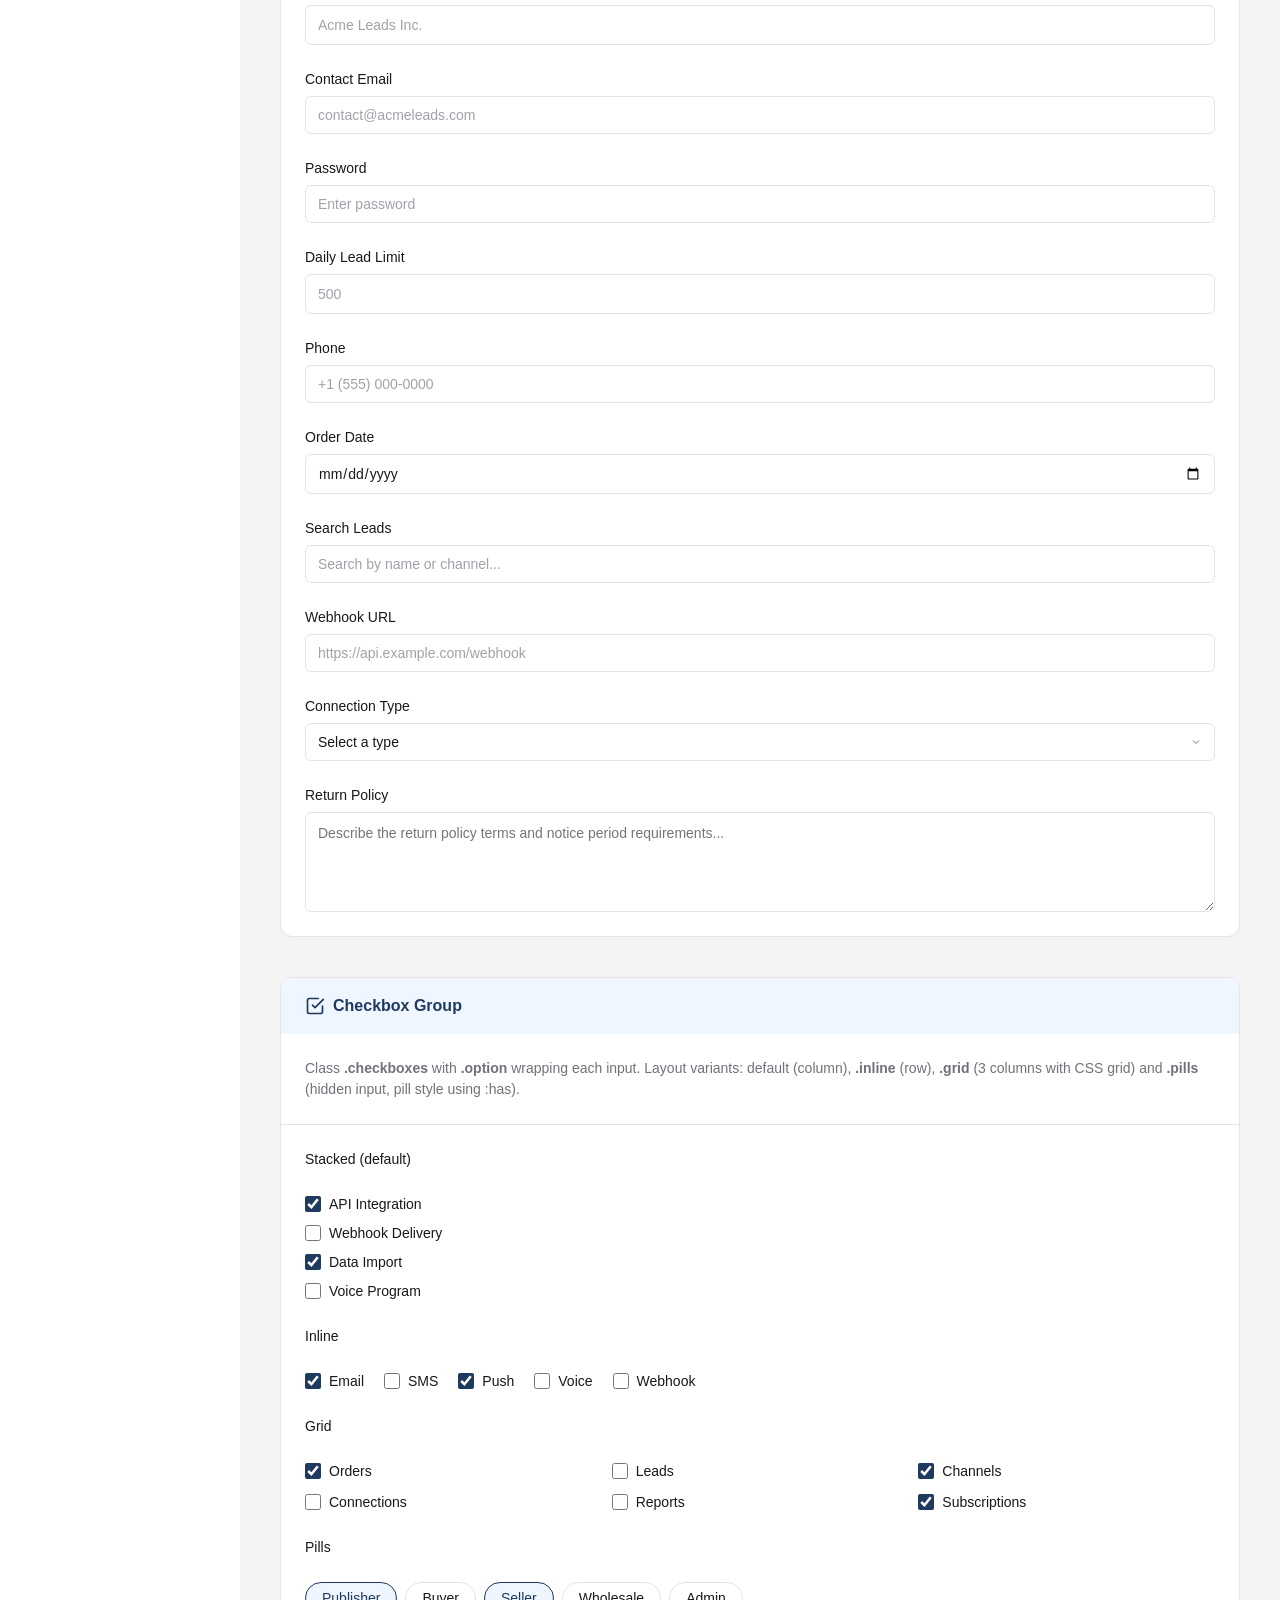
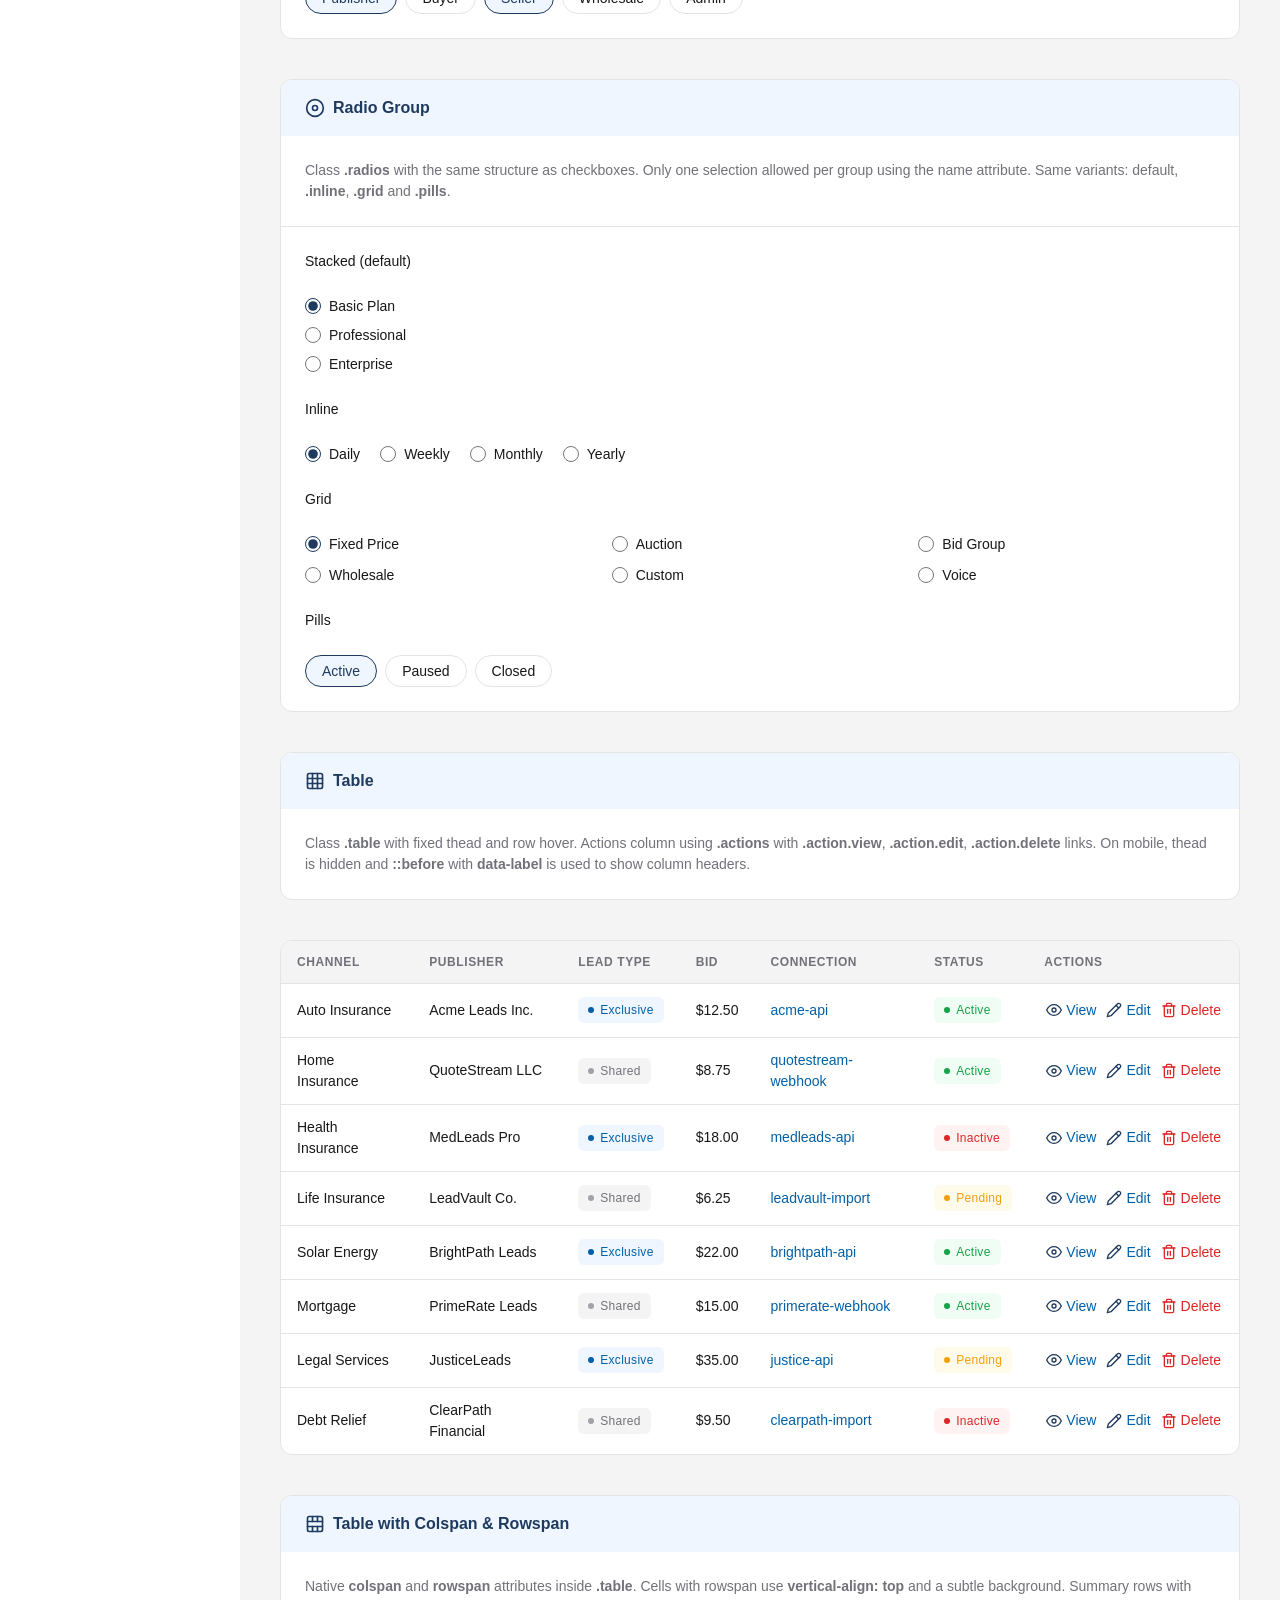
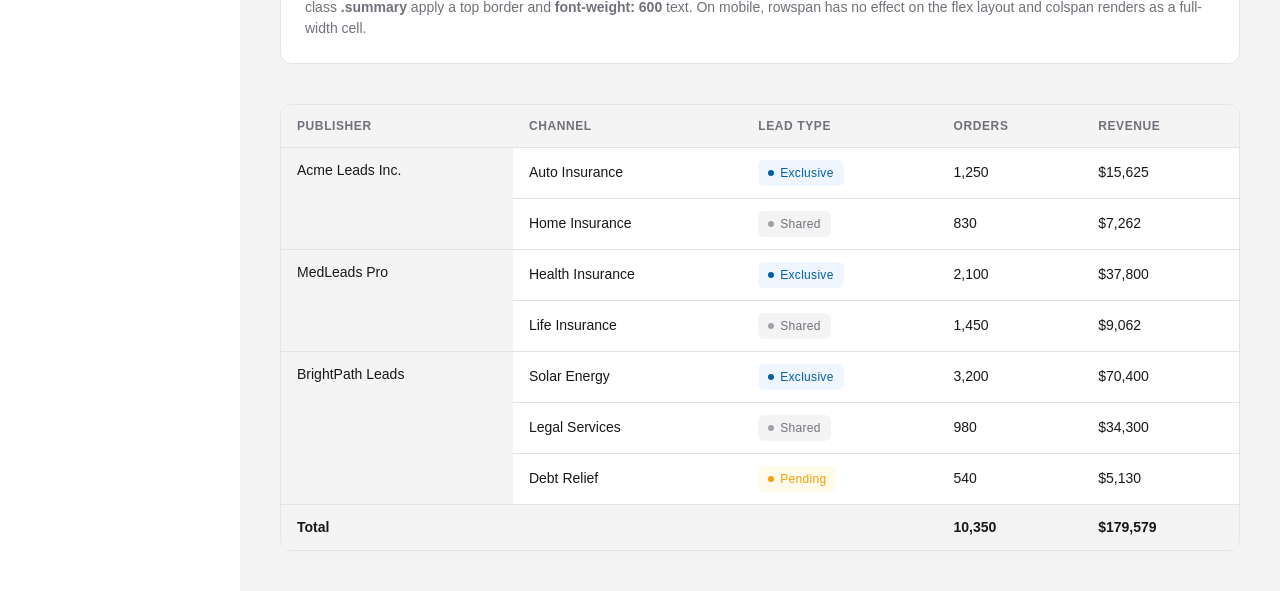
==== commit 77af3ce0: "fix password form" ====
--- a/index.html
+++ b/index.html
@@ -65,7 +65,7 @@
                 </div>
                 <!-- PRICE GRID V1 -->
                 <div class="card-content">
-                    <table class="pgrid">
+                    <table class="grid">
                         <thead>
                             <tr>
                                 <th>Loan Amount</th>
@@ -73,10 +73,10 @@
                             </tr>
                             <tr>
                                 <th></th>
-                                <th>XLNT</th>
-                                <th>GOOD</th>
-                                <th>FAIR</th>
-                                <th>POOR</th>
+                                <th><span class="col-label">XLNT</span></th>
+                                <th><span class="col-label">GOOD</span></th>
+                                <th><span class="col-label">FAIR</span></th>
+                                <th><span class="col-label">POOR</span></th>
                             </tr>
                         </thead>
                         <tbody>
@@ -91,55 +91,55 @@
                 </div>
                 <!-- PRICE GRID V2 -->
                 <div class="card-content">
-                    <div class="pbox">
-                        <div class="prow phead">
-                            <div class="plabel"></div>
-                            <div class="pcell">XLNT</div>
-                            <div class="pcell">GOOD</div>
-                            <div class="pcell">FAIR</div>
-                            <div class="pcell">POOR</div>
-                        </div>
-                        <div class="prow">
-                            <div class="plabel">15-24K</div>
-                            <div class="pcell"><input type="number" placeholder="—"></div>
-                            <div class="pcell"><input type="number" placeholder="—"></div>
-                            <div class="pcell"><input type="number" placeholder="—"></div>
-                            <div class="pcell"><input type="number" placeholder="—"></div>
-                        </div>
-                        <div class="prow">
-                            <div class="plabel">25-49K</div>
-                            <div class="pcell"><input type="number" placeholder="—"></div>
-                            <div class="pcell"><input type="number" placeholder="—"></div>
-                            <div class="pcell"><input type="number" placeholder="—"></div>
-                            <div class="pcell"><input type="number" placeholder="—"></div>
-                        </div>
-                        <div class="prow">
-                            <div class="plabel">50-74K</div>
-                            <div class="pcell"><input type="number" placeholder="—"></div>
-                            <div class="pcell"><input type="number" placeholder="—"></div>
-                            <div class="pcell"><input type="number" placeholder="—"></div>
-                            <div class="pcell"><input type="number" placeholder="—"></div>
-                        </div>
-                        <div class="prow">
-                            <div class="plabel">75-99K</div>
-                            <div class="pcell"><input type="number" value="23"></div>
-                            <div class="pcell"><input type="number" placeholder="—"></div>
-                            <div class="pcell"><input type="number" placeholder="—"></div>
-                            <div class="pcell"><input type="number" placeholder="—"></div>
-                        </div>
-                        <div class="prow">
-                            <div class="plabel">100-149K</div>
-                            <div class="pcell"><input type="number" placeholder="—"></div>
-                            <div class="pcell"><input type="number" placeholder="—"></div>
-                            <div class="pcell"><input type="number" placeholder="—"></div>
-                            <div class="pcell"><input type="number" placeholder="—"></div>
-                        </div>
-                        <div class="prow">
-                            <div class="plabel">150+</div>
-                            <div class="pcell"><input type="number" placeholder="—"></div>
-                            <div class="pcell"><input type="number" placeholder="—"></div>
-                            <div class="pcell"><input type="number" placeholder="—"></div>
-                            <div class="pcell"><input type="number" placeholder="—"></div>
+                    <div class="tiles">
+                        <div class="trow thead">
+                            <div class="range"></div>
+                            <div class="grade">XLNT</div>
+                            <div class="grade">GOOD</div>
+                            <div class="grade">FAIR</div>
+                            <div class="grade">POOR</div>
+                        </div>
+                        <div class="trow">
+                            <div class="range">15-24K</div>
+                            <div class="grade">—</div>
+                            <div class="grade">—</div>
+                            <div class="grade">—</div>
+                            <div class="grade">—</div>
+                        </div>
+                        <div class="trow">
+                            <div class="range">25-49K</div>
+                            <div class="grade">—</div>
+                            <div class="grade">—</div>
+                            <div class="grade">—</div>
+                            <div class="grade">—</div>
+                        </div>
+                        <div class="trow">
+                            <div class="range">50-74K</div>
+                            <div class="grade">—</div>
+                            <div class="grade">—</div>
+                            <div class="grade">—</div>
+                            <div class="grade">—</div>
+                        </div>
+                        <div class="trow">
+                            <div class="range">75-99K</div>
+                            <div class="grade active">23.00</div>
+                            <div class="grade">—</div>
+                            <div class="grade">—</div>
+                            <div class="grade">—</div>
+                        </div>
+                        <div class="trow">
+                            <div class="range">100-149K</div>
+                            <div class="grade">—</div>
+                            <div class="grade">—</div>
+                            <div class="grade">—</div>
+                            <div class="grade">—</div>
+                        </div>
+                        <div class="trow">
+                            <div class="range">150+</div>
+                            <div class="grade">—</div>
+                            <div class="grade">—</div>
+                            <div class="grade">—</div>
+                            <div class="grade">—</div>
                         </div>
                     </div>
                 </div>
--- a/main.css
+++ b/main.css
@@ -556,6 +556,8 @@
 
 .dashboard #Main:has(form[name="buyer_signup_1"]) #MainContent #PrimaryContent .grid_450px_350px {
     display: flex;
+    align-items: stretch;
+    flex-direction: column;
     gap: 24px;
 }
 
@@ -4746,6 +4748,7 @@
     background-color: var(--bg-light) !important;
 }
 
+.dashboard table.nestedListTable tbody tr td .linkSpan,
 .dashboard .settings table.nestedListTable tbody tr td a {
     color: var(--color-primary-light) !important;
     font-weight: 500 !important;
@@ -11414,7 +11417,7 @@
         background: var(--color-white) !important;
     }
 
-    .dashboard .formSectionContent > table > tbody > tr > td:first-child {
+    .dashboard .formSectionContent > table:not(#testLeadsTable) > tbody > tr > td:first-child {
         background: var(--color-primary) !important;
         color: var(--color-white) !important;
         font-weight: 600 !important;
--- a/clean.css
+++ b/clean.css
@@ -387,122 +387,159 @@
 }
 
 /* ── Price Grid V1 ───────────────────────────────────────────────────────── */
-.pgrid {
-    width: 100%;
-    border-collapse: collapse;
-    font-size: 13px;
+#content-price table.grid {
+    width: 100% !important;
+    border-collapse: collapse !important;
+    border: 1px solid var(--border) !important;
+    border-radius: 8px !important;
+    overflow: hidden !important;
+    font-size: 13px !important;
+}
+
+/* First header row: Loan Amount / Credit Grade banner */
+#content-price table.grid thead tr:first-child th {
+    padding: 12px 16px !important;
+    font-size: 12px !important;
+    font-weight: 700 !important;
+    color: var(--color-dark) !important;
+    background: var(--bg-light) !important;
+    border-bottom: 1px solid var(--border) !important;
+    border-right: none !important;
+    text-align: left !important;
+    text-transform: none !important;
+    letter-spacing: 0 !important;
+    white-space: normal !important;
+}
+
+#content-price table.grid thead tr:first-child th:last-child {
+    text-align: center !important;
+    color: var(--color-muted) !important;
+    font-weight: 500 !important;
+    font-size: 11px !important;
+    letter-spacing: .06em !important;
+    text-transform: uppercase !important;
+}
+
+/* Second header row: column labels with per-column color accent */
+#content-price table.grid thead tr:last-child th {
+    padding: 0 !important;
+    border-bottom: 1px solid var(--border) !important;
+    border-right: none !important;
+    white-space: normal !important;
+    background: var(--color-white) !important;
+    text-align: center !important;
+}
+
+#content-price table.grid thead tr:last-child th:first-child {
+    border-right: 1px solid var(--border) !important;
+}
+
+/* Inner label inside th for colored pill */
+#content-price table.grid thead tr:last-child th .col-label {
+    display: block;
+    padding: 8px 16px;
+    font-size: 10px;
+    font-weight: 700;
+    letter-spacing: .08em;
+    text-transform: uppercase;
+}
+
+#content-price table.grid thead tr:last-child th:nth-child(2) .col-label { color: #16a34a; border-top: 2px solid #16a34a; }
+#content-price table.grid thead tr:last-child th:nth-child(3) .col-label { color: #0ea5e9; border-top: 2px solid #0ea5e9; }
+#content-price table.grid thead tr:last-child th:nth-child(4) .col-label { color: #f59e0b; border-top: 2px solid #f59e0b; }
+#content-price table.grid thead tr:last-child th:nth-child(5) .col-label { color: #dc2626; border-top: 2px solid #dc2626; }
+
+/* Colored bottom border on data cells per column */
+#content-price table.grid tbody td:nth-child(2) { border-left: 2px solid #e8faf0 !important; }
+#content-price table.grid tbody td:nth-child(3) { border-left: 2px solid #e0f2fe !important; }
+#content-price table.grid tbody td:nth-child(4) { border-left: 2px solid #fef3c7 !important; }
+#content-price table.grid tbody td:nth-child(5) { border-left: 2px solid #fee2e2 !important; }
+
+#content-price table.grid tbody tr {
+    border-bottom: 1px solid var(--border) !important;
+}
+
+#content-price table.grid tbody tr:last-child {
+    border-bottom: none !important;
+}
+
+#content-price table.grid tbody tr:nth-child(even) {
+    background: var(--bg-light) !important;
+}
+
+#content-price table.grid tbody td {
+    padding: 10px 16px !important;
+    text-align: center !important;
+    font-size: 13px !important;
+    font-weight: 600 !important;
+    color: var(--color-dark) !important;
+    border-top: none !important;
+    border-bottom: none !important;
+    border-right: none !important;
+}
+
+#content-price table.grid tbody td:first-child {
+    text-align: left !important;
+    font-size: 12px !important;
+    font-weight: 500 !important;
+    color: var(--color-muted) !important;
+    border-right: 1px solid var(--border) !important;
+    border-left: none !important;
+}
+
+#content-price table.grid tbody td:empty::after {
+    content: '—';
+    color: var(--border);
+    font-weight: 400;
+}
+
+/* ── Price Grid V2 ───────────────────────────────────────────────────────── */
+.tiles {
+    display: flex;
+    flex-direction: column;
     border: 1px solid var(--border);
     border-radius: 8px;
     overflow: hidden;
 }
 
-.pgrid thead tr:first-child th {
-    padding: 10px 16px;
-    font-size: 12px;
-    font-weight: 600;
-    color: var(--color-dark);
+.trow {
+    display: grid;
+    grid-template-columns: 100px repeat(4, 1fr);
+    align-items: stretch;
+}
+
+.trow + .trow {
+    border-top: 1px solid var(--border);
+}
+
+.trow.thead {
     background: var(--bg-light);
-    border-bottom: 1px solid var(--border);
-    text-align: left;
-}
-
-.pgrid thead tr:first-child th:last-child {
-    text-align: center;
-    color: var(--color-muted);
-    font-weight: 500;
-    font-size: 11px;
-    letter-spacing: .04em;
-    text-transform: uppercase;
-}
-
-.pgrid thead tr:last-child th {
-    padding: 6px 16px;
+}
+
+.trow.thead .range,
+.trow.thead .grade {
+    padding: 8px 12px;
     font-size: 11px;
     font-weight: 600;
     letter-spacing: .04em;
     text-transform: uppercase;
     color: var(--color-muted);
     text-align: center;
-    background: var(--color-white);
-    border-bottom: 1px solid var(--border);
-}
-
-.pgrid thead tr:last-child th:first-child {
+}
+
+.trow.thead .range {
     border-right: 1px solid var(--border);
-}
-
-.pgrid tbody tr {
-    border-bottom: 1px solid var(--border);
-}
-
-.pgrid tbody tr:last-child {
-    border-bottom: none;
-}
-
-.pgrid tbody tr:nth-child(even) {
-    background: var(--bg-light);
-}
-
-.pgrid tbody td {
-    padding: 10px 16px;
-    text-align: center;
-    font-size: 13px;
-    font-weight: 600;
-    color: var(--color-dark);
-}
-
-.pgrid tbody td:first-child {
     text-align: left;
-    font-size: 12px;
-    font-weight: 500;
-    color: var(--color-muted);
-    border-right: 1px solid var(--border);
-}
-
-.pgrid tbody td:empty::after {
-    content: '—';
-    color: var(--border);
-    font-weight: 400;
-}
-
-/* ── Price Grid V2 ───────────────────────────────────────────────────────── */
-.pbox {
-    display: flex;
-    flex-direction: column;
-    border: 1px solid var(--border);
-    border-radius: 8px;
-    overflow: hidden;
-}
-
-.prow {
-    display: grid;
-    grid-template-columns: 100px repeat(4, 1fr);
-    align-items: stretch;
-}
-
-.prow + .prow {
-    border-top: 1px solid var(--border);
-}
-
-.phead {
-    background: var(--bg-light);
-}
-
-.phead .pcell {
-    padding: 8px 12px;
-    text-align: center;
-    font-size: 11px;
-    font-weight: 600;
-    letter-spacing: .04em;
-    text-transform: uppercase;
-    color: var(--color-muted);
+}
+
+.trow.thead .grade {
     border-left: 1px solid var(--border);
 }
 
-.plabel {
-    display: flex;
-    align-items: center;
-    padding: 0 12px;
+.range {
+    display: flex;
+    align-items: center;
+    padding: 12px;
     font-size: 12px;
     font-weight: 500;
     color: var(--color-muted);
@@ -510,61 +547,40 @@
     border-right: 1px solid var(--border);
 }
 
-.prow:nth-child(even) .plabel {
+.trow:nth-child(even) .range {
     background: var(--color-white);
 }
 
-.pcell {
-    padding: 6px 8px;
-    border-left: 1px solid var(--border);
-}
-
-.prow:nth-child(even) .pcell {
-    background: var(--color-white);
-}
-
-.pcell input[type="number"] {
-    width: 100%;
-    height: 32px;
-    padding: 0 8px;
+.grade {
+    display: flex;
+    align-items: center;
+    justify-content: center;
+    padding: 12px;
     font-size: 13px;
     font-weight: 600;
-    text-align: center;
     color: var(--color-dark);
-    border: 1px solid transparent;
-    border-radius: 4px;
-    outline: none;
-    background: transparent;
-    transition: border-color .15s, box-shadow .15s, background .15s;
-    -moz-appearance: textfield;
-    appearance: textfield;
-}
-
-.pcell input[type="number"]::-webkit-inner-spin-button,
-.pcell input[type="number"]::-webkit-outer-spin-button {
-    -webkit-appearance: none;
-}
-
-.pcell input[type="number"]:hover {
-    border-color: var(--border);
+    border-left: 1px solid var(--border);
+}
+
+.trow:nth-child(even) .grade {
     background: var(--color-white);
 }
 
-.pcell input[type="number"]:focus {
-    border-color: var(--color-primary);
-    background: var(--color-white);
-    box-shadow: 0 0 0 3px var(--bg-info);
-}
-
-.pcell input[type="number"]::placeholder {
+.grade:not(.active) {
+    color: var(--border);
     font-weight: 400;
-    color: var(--border);
-}
-
-.pcell input[type="number"]:not(:placeholder-shown) {
-    border-color: var(--border);
-    background: var(--color-white);
-}
+}
+
+/* Per-column color accents — V2 */
+.trow.thead .grade:nth-child(2) { color: #16a34a; border-top: 2px solid #16a34a; }
+.trow.thead .grade:nth-child(3) { color: #0ea5e9; border-top: 2px solid #0ea5e9; }
+.trow.thead .grade:nth-child(4) { color: #f59e0b; border-top: 2px solid #f59e0b; }
+.trow.thead .grade:nth-child(5) { color: #dc2626; border-top: 2px solid #dc2626; }
+
+.trow:not(.thead) .grade:nth-child(2).active { color: #16a34a; background: #f0fdf4; font-weight: 700; }
+.trow:not(.thead) .grade:nth-child(3).active { color: #0ea5e9; background: #f0f9ff; font-weight: 700; }
+.trow:not(.thead) .grade:nth-child(4).active { color: #f59e0b; background: #fffbeb; font-weight: 700; }
+.trow:not(.thead) .grade:nth-child(5).active { color: #dc2626; background: #fef2f2; font-weight: 700; }
 
 /* ── Reorder V2 ──────────────────────────────────────────────────────────── */
 .pos-input {
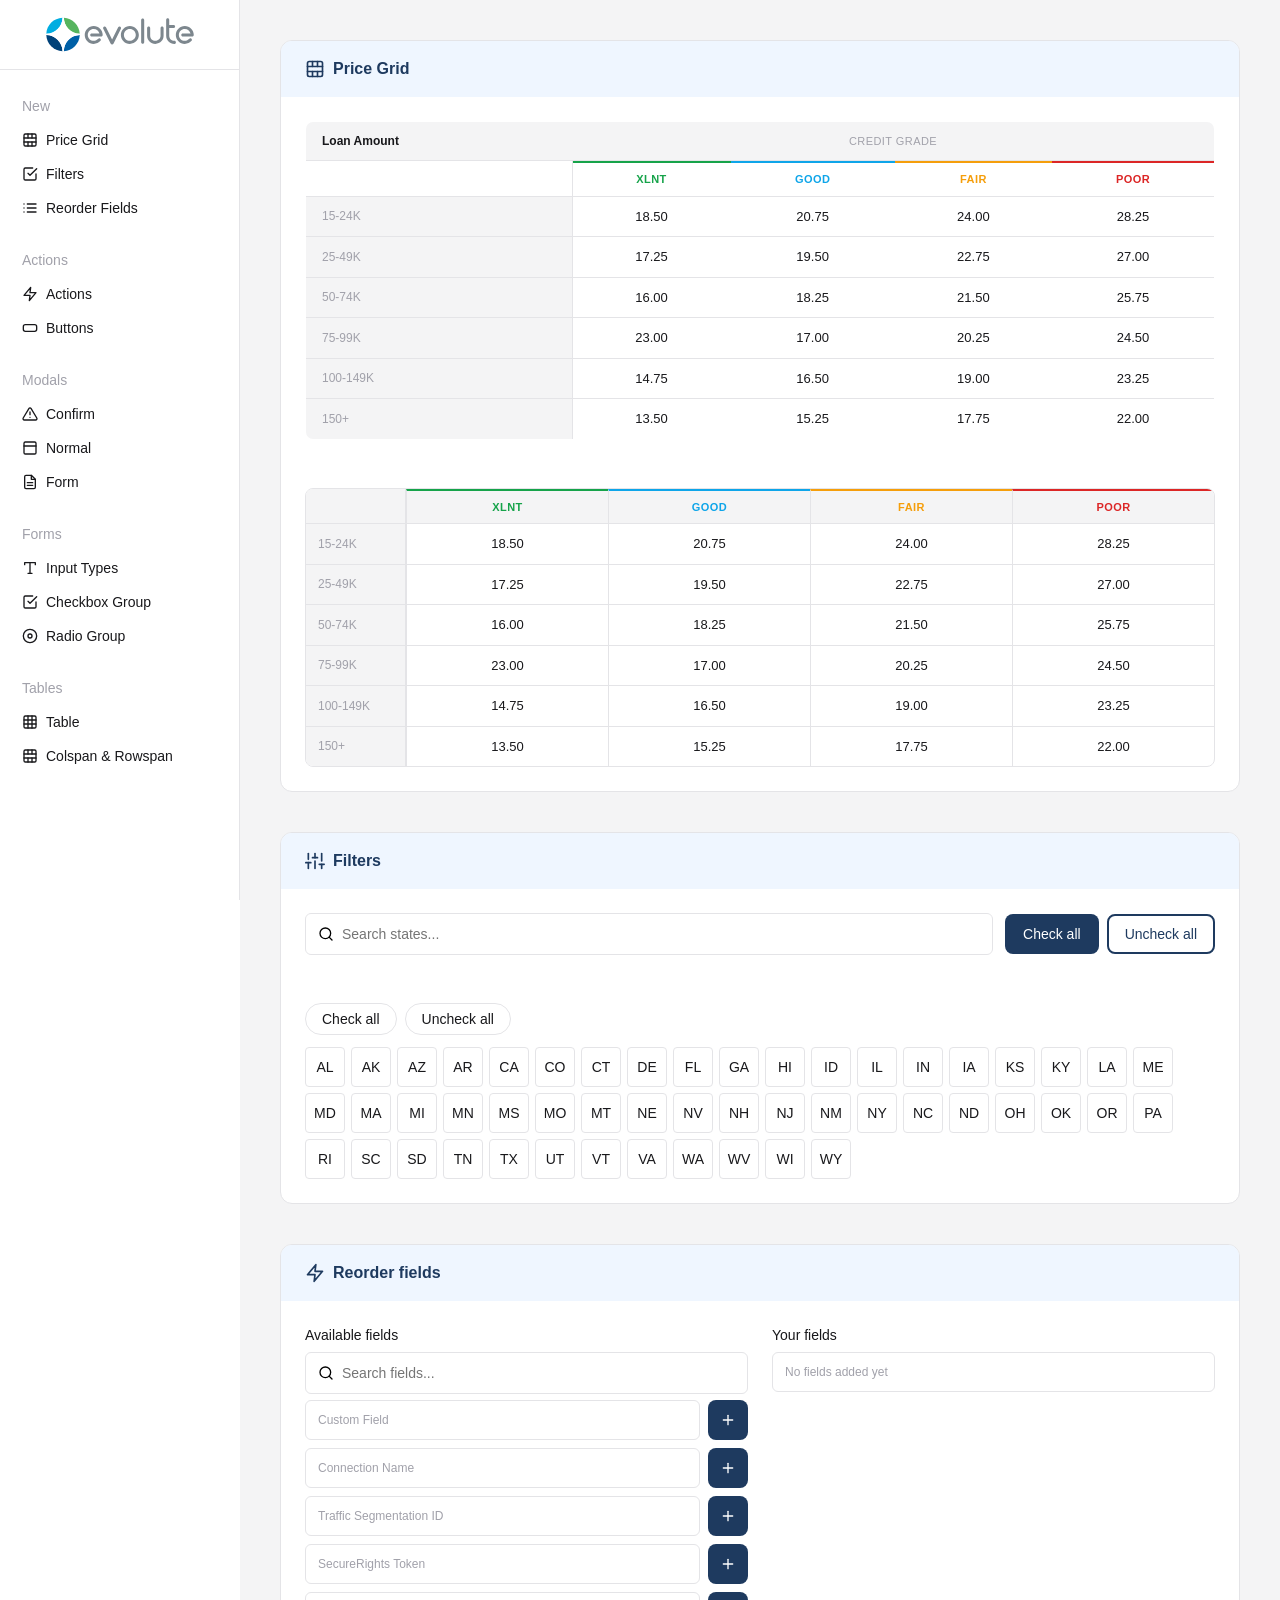
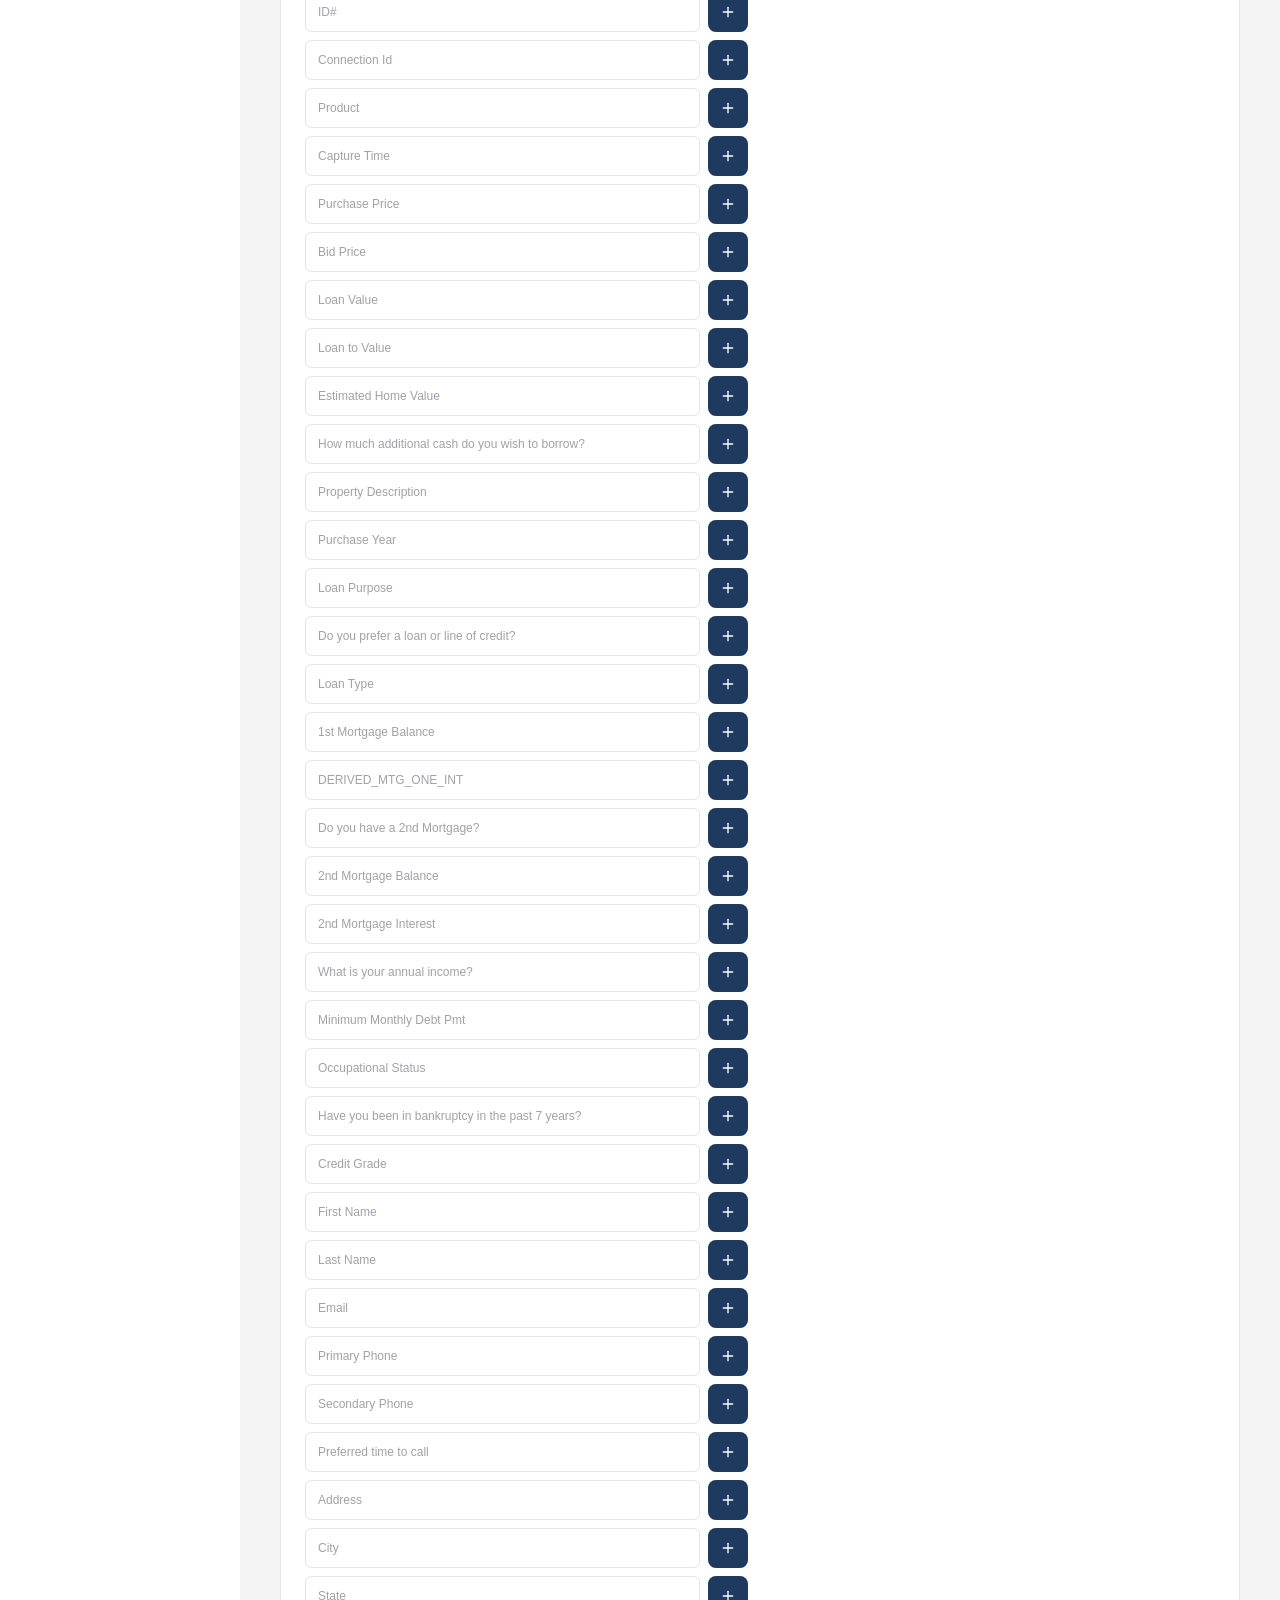
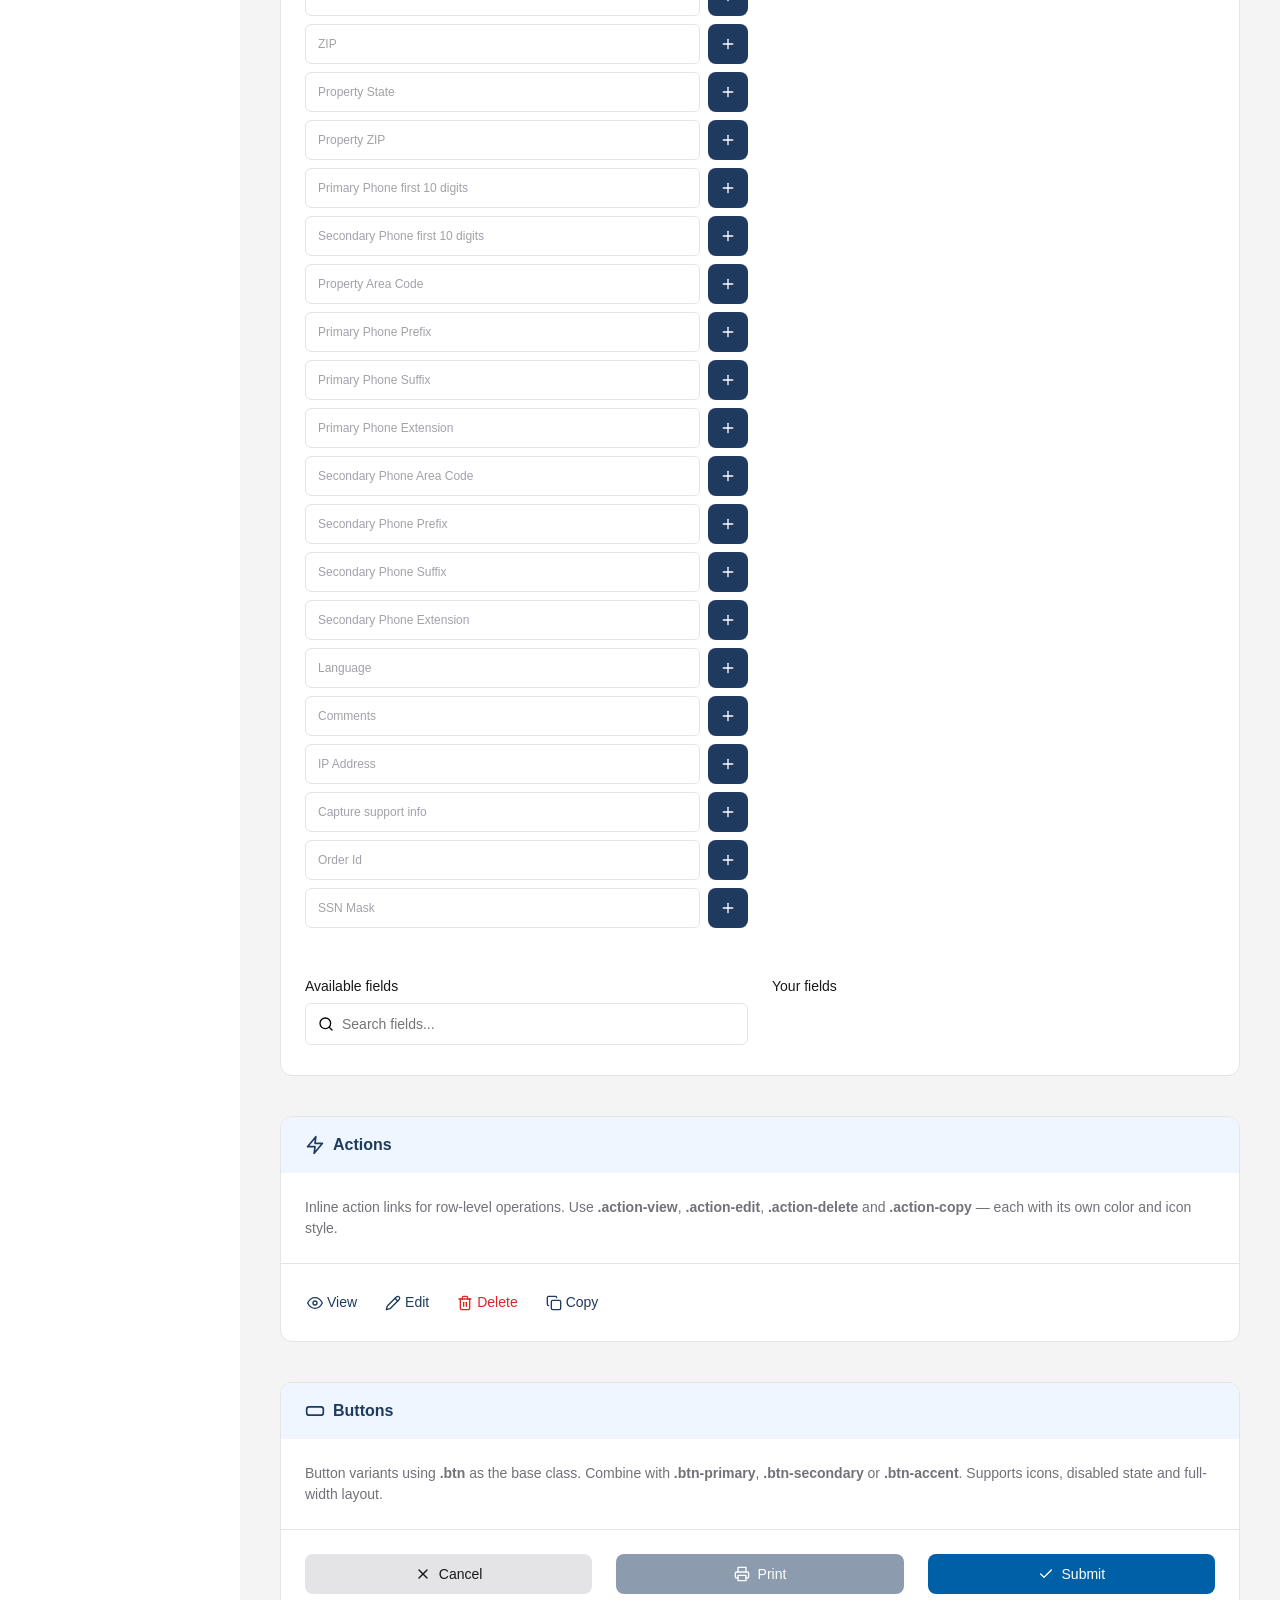
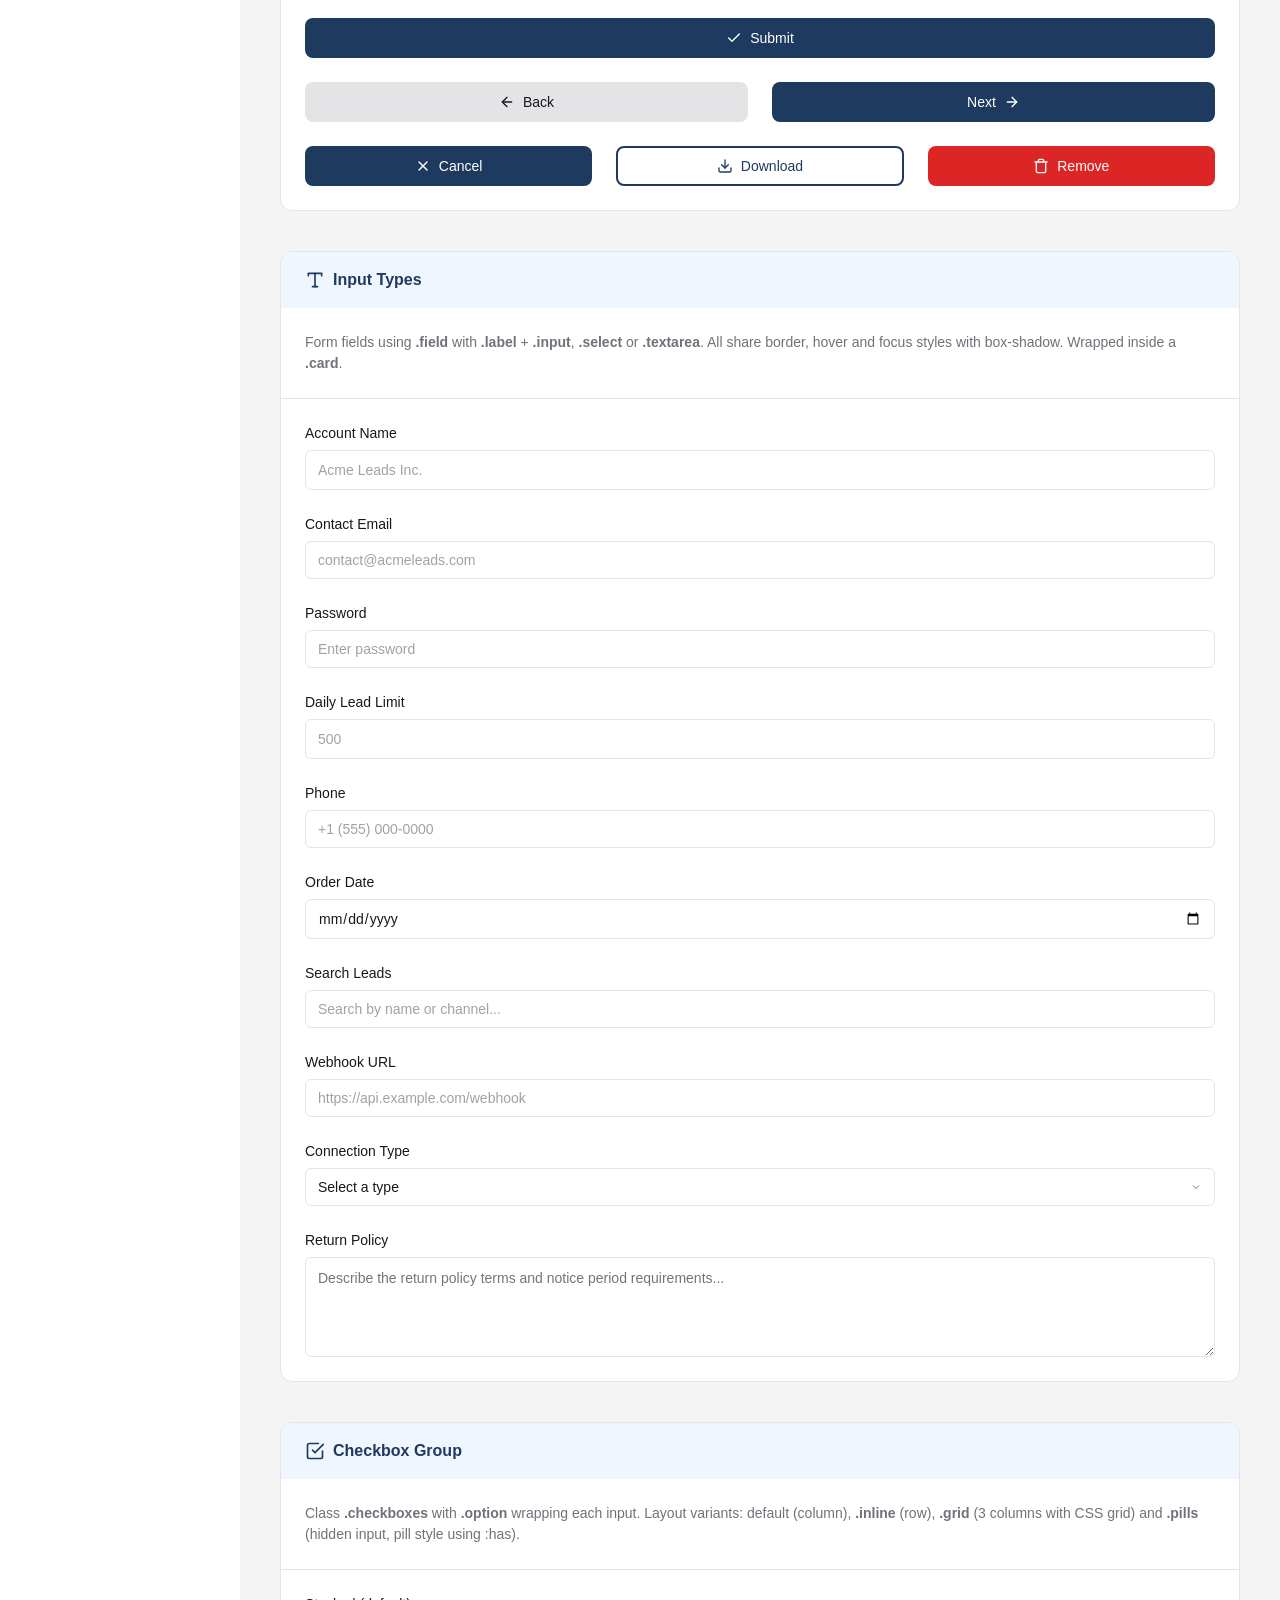
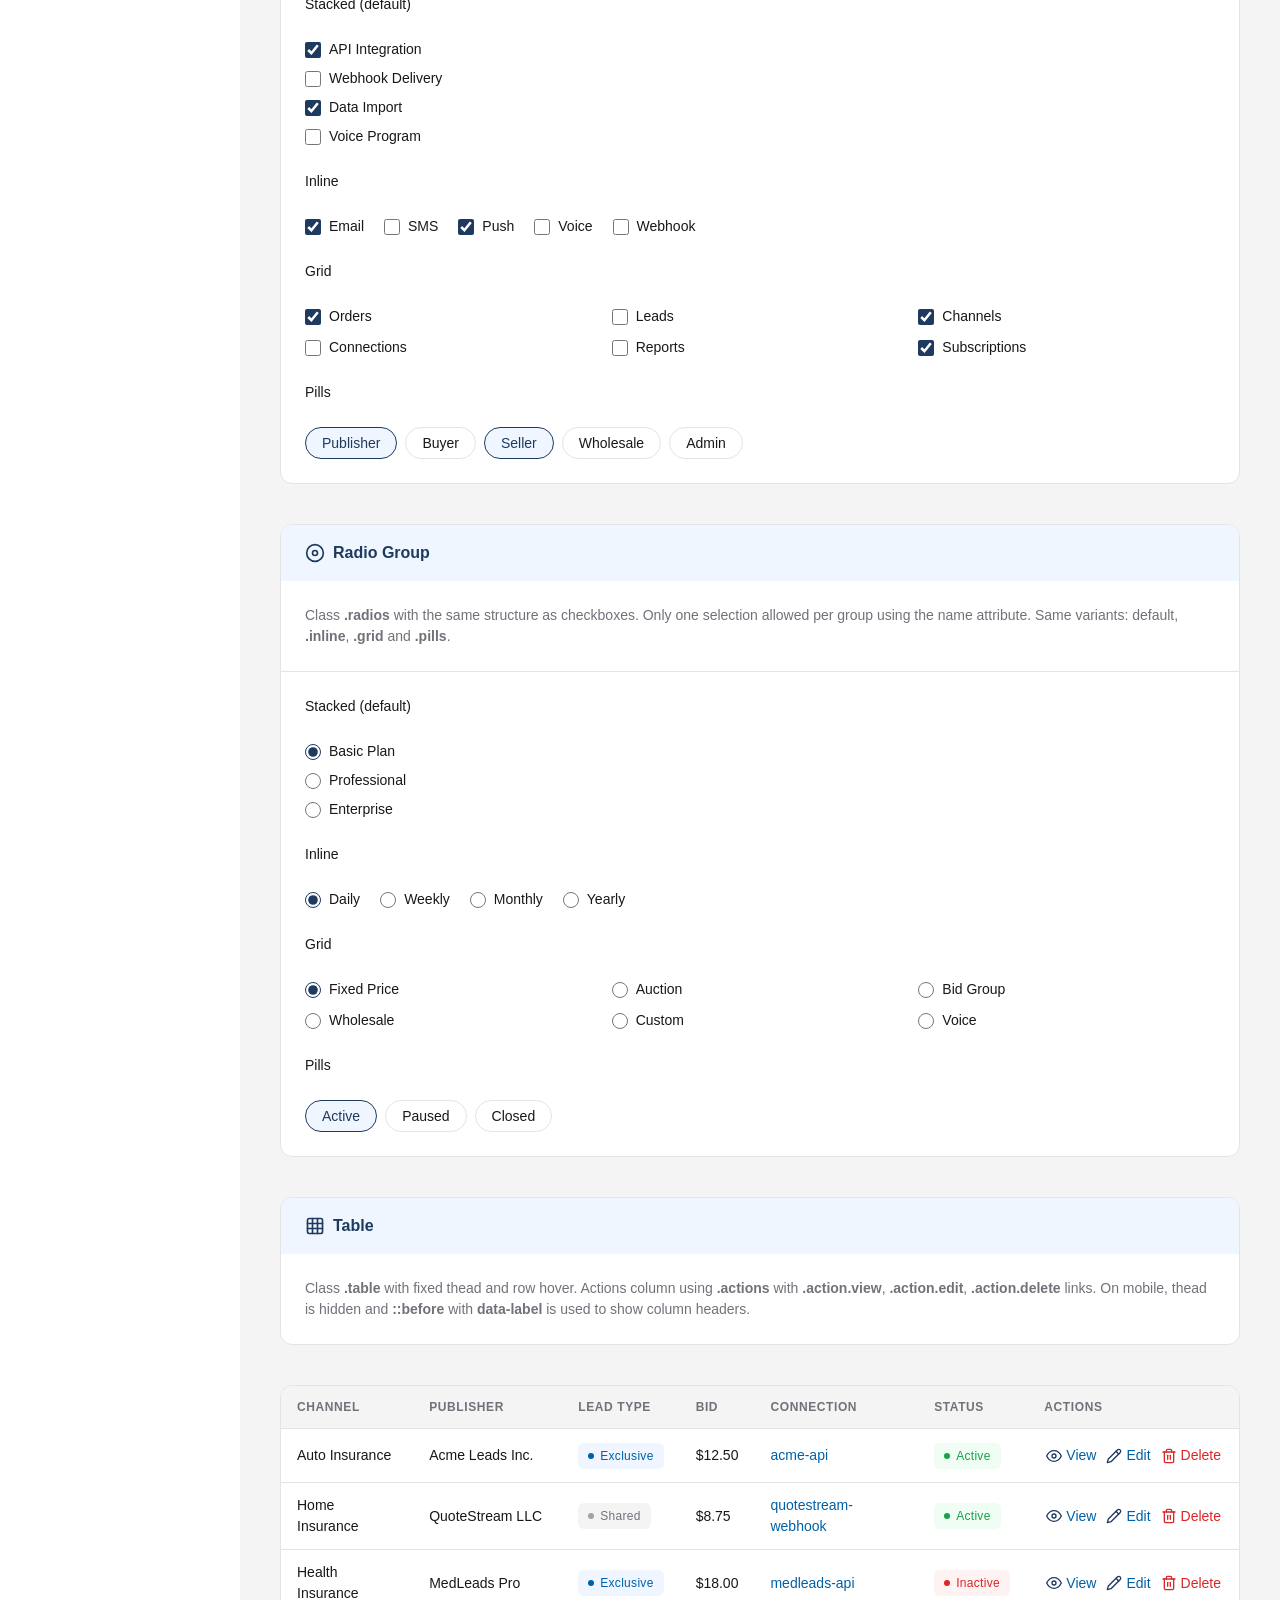
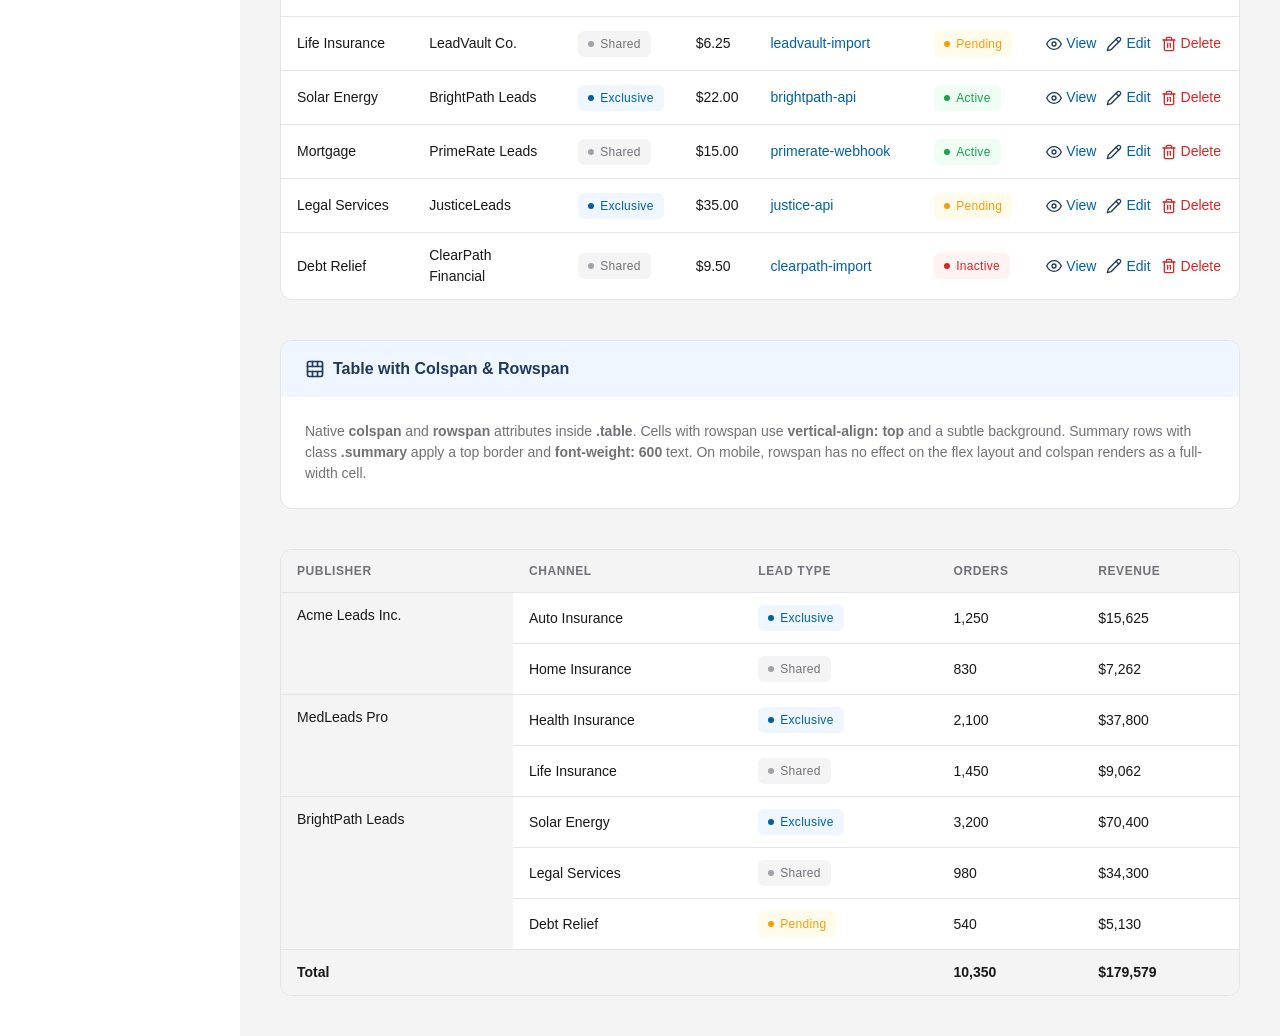
==== commit b3d09678: "add heading space" ====
--- a/index.html
+++ b/index.html
@@ -80,12 +80,12 @@
                             </tr>
                         </thead>
                         <tbody>
-                            <tr><td>15-24K</td><td></td><td></td><td></td><td></td></tr>
-                            <tr><td>25-49K</td><td></td><td></td><td></td><td></td></tr>
-                            <tr><td>50-74K</td><td></td><td></td><td></td><td></td></tr>
-                            <tr><td>75-99K</td><td>23.00</td><td></td><td></td><td></td></tr>
-                            <tr><td>100-149K</td><td></td><td></td><td></td><td></td></tr>
-                            <tr><td>150+</td><td></td><td></td><td></td><td></td></tr>
+                            <tr><td>15-24K</td><td>18.50</td><td>20.75</td><td>24.00</td><td>28.25</td></tr>
+                            <tr><td>25-49K</td><td>17.25</td><td>19.50</td><td>22.75</td><td>27.00</td></tr>
+                            <tr><td>50-74K</td><td>16.00</td><td>18.25</td><td>21.50</td><td>25.75</td></tr>
+                            <tr><td>75-99K</td><td>23.00</td><td>17.00</td><td>20.25</td><td>24.50</td></tr>
+                            <tr><td>100-149K</td><td>14.75</td><td>16.50</td><td>19.00</td><td>23.25</td></tr>
+                            <tr><td>150+</td><td>13.50</td><td>15.25</td><td>17.75</td><td>22.00</td></tr>
                         </tbody>
                     </table>
                 </div>
@@ -101,45 +101,45 @@
                         </div>
                         <div class="trow">
                             <div class="range">15-24K</div>
-                            <div class="grade">—</div>
-                            <div class="grade">—</div>
-                            <div class="grade">—</div>
-                            <div class="grade">—</div>
+                            <div class="grade active">18.50</div>
+                            <div class="grade active">20.75</div>
+                            <div class="grade active">24.00</div>
+                            <div class="grade active">28.25</div>
                         </div>
                         <div class="trow">
                             <div class="range">25-49K</div>
-                            <div class="grade">—</div>
-                            <div class="grade">—</div>
-                            <div class="grade">—</div>
-                            <div class="grade">—</div>
+                            <div class="grade active">17.25</div>
+                            <div class="grade active">19.50</div>
+                            <div class="grade active">22.75</div>
+                            <div class="grade active">27.00</div>
                         </div>
                         <div class="trow">
                             <div class="range">50-74K</div>
-                            <div class="grade">—</div>
-                            <div class="grade">—</div>
-                            <div class="grade">—</div>
-                            <div class="grade">—</div>
+                            <div class="grade active">16.00</div>
+                            <div class="grade active">18.25</div>
+                            <div class="grade active">21.50</div>
+                            <div class="grade active">25.75</div>
                         </div>
                         <div class="trow">
                             <div class="range">75-99K</div>
                             <div class="grade active">23.00</div>
-                            <div class="grade">—</div>
-                            <div class="grade">—</div>
-                            <div class="grade">—</div>
+                            <div class="grade active">17.00</div>
+                            <div class="grade active">20.25</div>
+                            <div class="grade active">24.50</div>
                         </div>
                         <div class="trow">
                             <div class="range">100-149K</div>
-                            <div class="grade">—</div>
-                            <div class="grade">—</div>
-                            <div class="grade">—</div>
-                            <div class="grade">—</div>
+                            <div class="grade active">14.75</div>
+                            <div class="grade active">16.50</div>
+                            <div class="grade active">19.00</div>
+                            <div class="grade active">23.25</div>
                         </div>
                         <div class="trow">
                             <div class="range">150+</div>
-                            <div class="grade">—</div>
-                            <div class="grade">—</div>
-                            <div class="grade">—</div>
-                            <div class="grade">—</div>
+                            <div class="grade active">13.50</div>
+                            <div class="grade active">15.25</div>
+                            <div class="grade active">17.75</div>
+                            <div class="grade active">22.00</div>
                         </div>
                     </div>
                 </div>
@@ -267,7 +267,6 @@
                         <div class="custom-selection">
                             <span class="label">Your fields</span>
                             <ul class="custom-items" id="reorder2-selected"></ul>
-                            <span class="label" id="show2-selected">Show more</span>
                         </div>
                     </div>
                 </div>
@@ -945,6 +944,17 @@
     const SVG_DRAG   = `<svg xmlns="http://www.w3.org/2000/svg" width="14" height="14" viewBox="0 0 24 24" fill="none" stroke="currentColor" stroke-width="2" stroke-linecap="round" stroke-linejoin="round"><circle cx="9" cy="5" r="1"/><circle cx="9" cy="12" r="1"/><circle cx="9" cy="19" r="1"/><circle cx="15" cy="5" r="1"/><circle cx="15" cy="12" r="1"/><circle cx="15" cy="19" r="1"/></svg>`;
     const SVG_SAVE   = `<svg xmlns="http://www.w3.org/2000/svg" width="16" height="16" viewBox="0 0 24 24" fill="none" stroke="currentColor" stroke-width="2" stroke-linecap="round" stroke-linejoin="round"><path d="M19 21H5a2 2 0 0 1-2-2V5a2 2 0 0 1 2-2h11l5 5v11a2 2 0 0 1-2 2z"/><polyline points="17 21 17 13 7 13 7 21"/><polyline points="7 3 7 8 15 8"/></svg>`;
     const SVG_TRASH  = `<svg xmlns="http://www.w3.org/2000/svg" width="16" height="16" viewBox="0 0 24 24" fill="none" stroke="currentColor" stroke-width="2" stroke-linecap="round" stroke-linejoin="round"><polyline points="3 6 5 6 21 6"/><path d="M19 6v14a2 2 0 0 1-2 2H7a2 2 0 0 1-2-2V6m3 0V4a2 2 0 0 1 2-2h4a2 2 0 0 1 2 2v2"/></svg>`;
+    const SVG_CHEV   = `<svg xmlns="http://www.w3.org/2000/svg" width="14" height="14" viewBox="0 0 24 24" fill="none" stroke="currentColor" stroke-width="2" stroke-linecap="round" stroke-linejoin="round"><polyline points="9 18 15 12 9 6"/></svg>`;
+
+    const REPEATABLE = new Set(['Custom Field']);
+    const SUB_FIELDS = {
+        'Loan Purpose': ['Refinance', 'Purchase', 'Home Equity', 'Cash Out', 'Debt Consolidation', 'Other'],
+        'Loan Type': ['Fixed', 'Adjustable', 'FHA', 'VA'],
+        'Credit Grade': ['A+', 'A', 'B', 'C', 'D'],
+        'Occupational Status': ['Employed', 'Self-Employed', 'Retired', 'Unemployed'],
+        'Property Description': ['Single Family', 'Condo', 'Multi-Family', 'Townhouse'],
+        'Custom Field': ['Label', 'Key', 'Type']
+    };
 
     const availableList  = document.getElementById('reorder-available');
     const selectedList   = document.getElementById('reorder-selected');
--- a/main.css
+++ b/main.css
@@ -174,8 +174,6 @@
 .dashboard .secondary.left > .clear,
 .dashboard .sectionHeader b.center,
 .dashboard .sectionHeader b.right,
-.dashboard .sellerHomeContentBoxL .boxContent img,
-.dashboard .sellerHomeContentBoxR .boxContent img,
 .dashboard .sideBar > b,
 .dashboard div.air,
 #mobilemenu,
@@ -534,6 +532,163 @@
 
 /* clean classes */
 
+.notice {
+    position: fixed;
+    display: flex;
+    align-items: center;
+    justify-content: center;
+    inset: 0;
+    z-index: 666;
+    padding: 0 24px;
+    background: linear-gradient(135deg, var(--color-primary) 0%, var(--color-primary-light) 100%);
+}
+
+.item {
+    display: flex;
+    flex-direction: column;
+    align-items: center;
+    gap: 16px;
+    width: 100%;
+    max-width: 400px;
+    padding: 24px;
+    border-radius: 12px;
+    text-align: center;
+    background: var(--color-white);
+    border: 1px solid var(--border);
+    box-shadow: 0 4px 24px rgba(0, 0, 0, .06);
+}
+
+.item h1 {
+    color: var(--color-dark);
+    font-size: 20px;
+    font-weight: 700;
+}
+
+.item p {
+    color: var(--color-gray);
+    font-size: 14px;
+    line-height: 1.5;
+}
+
+.item span {
+    color: var(--color-muted);
+    font-size: 12px;
+}
+
+.dashboard #Main:has(form[name="friendship_accept_signup_form"]) {
+    position: fixed;
+    display: flex;
+    align-items: center;
+    justify-content: center;
+    top: 0;
+    left: 0;
+    width: 100vw;
+    height: 100vh;
+    margin: 0;
+    padding: 0;
+    z-index: 666;
+    background: var(--color-primary);
+}
+
+.dashboard #Main:has(form[name="friendship_accept_signup_form"]) #MainContent {
+    align-items: center;
+    justify-content: center;
+    min-height: 100vh;
+}
+
+.dashboard #Main:has(form[name="friendship_accept_signup_form"]) #MainContent #PrimaryContent {
+    width: 100%;
+    max-width: 400px;
+}
+
+.dashboard #Main:has(form[name="friendship_accept_signup_form"]) .signupHeading {
+    display: flex;
+    align-items: center;
+    flex-direction: column;
+    gap: 20px;
+    margin: 0;
+    color: white;
+    font-size: 16px;
+    font-weight: 400;
+    line-height: 1.5;
+    text-align: center;
+}
+
+.dashboard #Main:has(form[name="friendship_accept_signup_form"]) .signupHeading::before {
+    content: url("data:image/svg+xml,%3Csvg xmlns='http://www.w3.org/2000/svg' viewBox='0 0 792 195.87'%3E%3Cstyle%3E.cls-1%7Bfill:%237d878e%7D.cls-2%7Bfill:%23fff%7D.cls-3%7Bfill:%2300ade1%7D.cls-4%7Bfill:%23004279%7D.cls-5%7Bfill:%230060a7%7D.cls-6%7Bfill:%2356b45e%7D%3C/style%3E%3Cg%3E%3Cpath class='cls-1' d='M257.25,52.44c-26.17,0-47.45,21.29-47.45,47.45s21.29,47.45,47.45,47.45c13.68,0,26.69-5.91,35.71-16.2,2.93-3.35,2.6-8.44-.75-11.38-3.35-2.93-8.44-2.6-11.38.75-5.96,6.8-14.55,10.7-23.58,10.7-17.27,0-31.33-14.05-31.33-31.33s14.05-31.33,31.33-31.33c14.49,0,26.71,9.89,30.28,23.26h-41.02c-4.45,0-8.06,3.61-8.06,8.06s3.61,8.06,8.06,8.06h50.13c4.45,0,8.06-3.61,8.06-8.06,0-26.17-21.29-47.45-47.45-47.45Z'/%3E%3Cpath class='cls-1' d='M738.19,52.44c-26.16,0-47.45,21.29-47.45,47.45s21.29,47.45,47.45,47.45c13.68,0,26.69-5.91,35.71-16.2,2.93-3.35,2.6-8.44-.75-11.38-3.35-2.93-8.44-2.6-11.38.75-5.96,6.8-14.55,10.7-23.58,10.7-17.27,0-31.33-14.05-31.33-31.33s14.05-31.33,31.33-31.33c14.49,0,26.71,9.89,30.28,23.26h-41.02c-4.45,0-8.06,3.61-8.06,8.06s3.61,8.06,8.06,8.06h50.13c4.45,0,8.06-3.61,8.06-8.06,0-26.17-21.29-47.45-47.45-47.45Z'/%3E%3Cpath class='cls-1' d='M448.02,52.44c-26.17,0-47.45,21.29-47.45,47.45s21.29,47.45,47.45,47.45c13.68,0,26.69-5.91,35.71-16.2,7.57-8.65,11.74-19.75,11.74-31.25,0-26.17-21.29-47.45-47.45-47.45ZM471.6,120.53c-5.96,6.8-14.55,10.7-23.58,10.7-17.27,0-31.33-14.05-31.33-31.33s14.05-31.33,31.33-31.33,31.33,14.05,31.33,31.33c0,7.6-2.75,14.92-7.75,20.63Z'/%3E%3Cpath class='cls-1' d='M618.15,55.42c-4.45,0-8.06,3.61-8.06,8.06v40.36c0,6.64-2.41,13.04-6.77,18.03-5.21,5.95-12.72,9.36-20.61,9.36-15.1,0-27.39-12.29-27.39-27.39v-40.36c0-4.45-3.61-8.06-8.06-8.06s-8.06,3.61-8.06,8.06v40.36c0,23.99,19.52,43.51,43.51,43.51,12.54,0,24.48-5.42,32.75-14.86,6.94-7.93,10.77-18.11,10.77-28.66v-40.36c0-4.45-3.61-8.06-8.06-8.06Z'/%3E%3Cpath class='cls-1' d='M683.27,131.23c-15.1,0-27.39-12.29-27.39-27.39v-40.39h23.22c4.45,0,8.06-3.61,8.06-8.06s-3.61-8.06-8.06-8.06h-23.22v-27.77c0-4.45-3.61-8.06-8.06-8.06s-8.06,3.61-8.06,8.06v33.89c-.15.62-.25,1.27-.25,1.94s.09,1.32.25,1.94v46.51c0,23.99,19.52,43.51,43.51,43.51,4.45,0,8.06-3.61,8.06-8.06s-3.61-8.06-8.06-8.06Z'/%3E%3Cpath class='cls-1' d='M515.72,12.82c-4.45,0-8.06,3.61-8.06,8.06v117.28c0,4.45,3.61,8.06,8.06,8.06s8.06-3.61,8.06-8.06V20.89c0-4.45-3.61-8.06-8.06-8.06Z'/%3E%3Cpath class='cls-1' d='M360.86,146.95c.19-.28.36-.57.51-.87.02-.04.05-.07.07-.11l39.39-78.89c1.99-3.98.37-8.83-3.61-10.82-3.98-1.99-8.83-.37-10.82,3.61l-32.18,64.44-32.18-64.44c-1.99-3.98-6.83-5.6-10.82-3.61-3.98,1.99-5.6,6.83-3.61,10.82l39.39,78.89s.05.07.07.11c.16.3.32.59.52.87,0,0,.01.02.02.02.19.28.41.54.64.79.06.07.12.13.18.19.19.19.39.38.59.56.05.05.1.09.16.14.25.2.52.39.8.56.07.05.15.08.23.13.14.08.27.16.41.23.07.04.15.06.23.1.12.06.25.11.37.16.21.08.42.16.63.22.11.03.22.07.34.1.25.06.49.11.74.15.09.01.18.03.27.05.34.04.68.07,1.02.07,0,0,0,0,0,0s0,0,0,0c.34,0,.68-.03,1.02-.07.09-.01.18-.03.27-.05.25-.04.49-.09.74-.15.11-.03.22-.06.34-.1.21-.07.42-.14.63-.22.13-.05.25-.1.37-.16.07-.03.15-.06.23-.1.14-.07.28-.15.41-.23.08-.04.15-.08.23-.13.28-.17.55-.36.8-.56.06-.04.11-.09.16-.14.21-.18.4-.36.59-.55.06-.07.13-.13.19-.2.23-.25.44-.51.63-.79,0,0,.01-.02.02-.03Z'/%3E%3C/g%3E%3Cpath class='cls-4' d='M66.5,125.36c-16.06-15.64-37.2-24.31-59.6-24.47,1.53,46.57,39.08,84.02,85.7,85.36l-.03-1.5c-.63-22.54-9.89-43.63-26.07-59.39Z'/%3E%3Cpath class='cls-3' d='M92.58,9.63C46.3,10.98,8.94,47.92,6.94,94.03c46.66-.35,84.62-37.9,85.64-84.4Z'/%3E%3Cpath class='cls-6' d='M183.44,94c-2-45.54-38.48-82.13-83.98-84.3.5,22.03,9.23,42.74,24.72,58.5,15.78,16.06,36.8,25.2,59.26,25.8Z'/%3E%3Cpath class='cls-5' d='M99.48,184.74l-.04,1.44c45.83-2.17,82.52-39.26,84.04-85.26-45.87,1.19-82.71,37.89-84,83.83Z'/%3E%3Cpath class='cls-2' d='M183.44,94c-22.46-.6-43.48-9.74-59.26-25.8-15.49-15.77-24.22-36.47-24.72-58.5-1.42-.07-2.84-.1-4.28-.1-.87,0-1.74.02-2.61.04-1.03,46.5-38.99,84.04-85.64,84.4-.06,1.3-.09,2.6-.09,3.91,0,.99.02,1.97.05,2.94,22.4.16,43.54,8.83,59.6,24.47,16.18,15.76,25.43,36.85,26.07,59.39l.03,1.5c.86.02,1.73.04,2.59.04,1.42,0,2.84-.04,4.25-.1l.04-1.44c1.29-45.93,38.13-82.63,84-83.83.03-.99.06-1.98.06-2.98,0-1.32-.03-2.63-.09-3.94Z'/%3E%3C/svg%3E");
+    display: block;
+    width: 180px;
+    height: auto;
+}
+
+.dashboard #Main:has(form[name="friendship_accept_signup_form"]) #expandSignUpLink {
+    position: fixed;
+    display: flex;
+    right: 20px;
+    bottom: 20px;
+    font-size: 14px;
+    font-weight: 600 !important;
+    line-height: 1;
+    padding: 20px;
+    background: white;
+    border-radius: 6px;
+    z-index: 9999;
+    text-decoration: none !important;
+}
+
+.dashboard #Main:has(form[name="friendship_accept_signup_form"]) form[name="friendship_accept_signup_form"] {
+    position: absolute;
+    top: -100%;
+    left: -100%;
+}
+
+.dashboard #Main:has(form[name="friendship_accept_signup_form"]) .userLogin .inputGroup {
+    padding: 0 !important;
+    flex-direction: column;
+    align-items: flex-start;
+}
+
+.dashboard #Main:has(form[name="friendship_accept_signup_form"]) .userLogin .inputGroup:has(#loginButton) .mainLabel,
+.dashboard #Main:has(form[name="friendship_accept_signup_form"]) .userLogin .inputGroup:has(#forgotPwd) .mainLabel {
+    display: none !important;
+}
+
+.dashboard #Main:has(form[name="friendship_accept_signup_form"]) #lpConnect .primary,
+.dashboard #Main:has(form[name="friendship_accept_signup_form"]) .yui-submit-button {
+    width: 100% !important;
+}
+
+.dashboard #Main:has(form[name="friendship_accept_signup_form"]) .secondary {
+    margin: 0 !important;
+    width: 100% !important;
+}
+
+.dashboard #Main:has(form[name="friendship_accept_signup_form"]) .secondary .sectionHeader {
+    display: none;
+}
+
+.dashboard #Main:has(form[name="friendship_accept_signup_form"]) .secondary .formSectionContent {
+    padding: 0 !important;
+}
+
+.dashboard #Main:has(form[name="friendship_accept_signup_form"]) .secondary .roundedBox {
+    background-color: transparent !important;
+    border: 1px solid var(--color-white) !important;
+    padding: 20px !important;
+}
+
+.dashboard #Main:has(form[name="friendship_accept_signup_form"]) .secondary .roundedBox .boxContent {
+    padding: 0 !important;
+    color: white !important;
+    font-size: 12px;
+    font-weight: 300;
+    line-height: 1.5;
+}
+
+.dashboard #Main:has(form[name="friendship_accept_signup_form"]) #loginForm .sectionHeader {
+    display: none !important;
+}
+
 .dashboard #Main:has(form[name="buyer_signup_1"]) {
     position: fixed;
     top: 0;
@@ -545,11 +700,11 @@
     width: 100vw;
     height: 100vh;
     z-index: 666;
-    background-color: var(--color-primary);
+    background: linear-gradient(135deg, var(--color-primary) 0%, var(--color-primary-light) 100%);
 }
 
 .dashboard #Main:has(form[name="buyer_signup_1"]) #MainContent {
-    width: 600px;
+    width: 400px;
     min-height: auto;
     padding: 0;
 }
@@ -557,9 +712,23 @@
 .dashboard #Main:has(form[name="buyer_signup_1"]) #MainContent #PrimaryContent .grid_450px_350px {
     display: flex;
     align-items: stretch;
-    flex-direction: column;
+    flex-direction: column-reverse;
     gap: 24px;
 }
+
+.dashboard #Main:has(form[name="buyer_signup_1"]) #MainContent #PrimaryContent .grid_450px_350px .secondary .sideBar {
+    padding: 0 !important;
+}
+
+.dashboard #Main:has(form[name="buyer_signup_1"]) #MainContent #PrimaryContent .formSectionContent .inputGroup {
+    flex-direction: column !important;
+    align-items: stretch !important;
+}
+
+.dashboard #Main:has(form[name="buyer_signup_1"]) #MainContent #PrimaryContent .formSectionContent {
+    gap: 0 !important;
+}
+
 
 .operatorOnly {
     color: var(--color-warning);
@@ -670,7 +839,7 @@
     width: 100%;
     z-index: 999;
     border: 0;
-    max-width: 420px;
+    max-width: 480px;
     overflow: hidden;
 }
 
@@ -2330,6 +2499,7 @@
     background-color: var(--bg-light);
 }
 
+.dashboard #Main:has(#signup #addCCSubmitButton),
 .dashboard #Main:has(#buyerSignupFormv22),
 .dashboard #Main:has([name="publisher_signup_v2_1"]),
 .dashboard #Main:has([name="publisher_signup_v2_2"]) {
@@ -2357,6 +2527,7 @@
     min-height: auto !important;
 }
 
+.dashboard #Main:has(#signup #addCCSubmitButton) #MainContent,
 .dashboard #Main:has([name="publisher_signup_v2_1"]) #MainContent,
 .dashboard #Main:has([name="publisher_signup_v2_2"]) #MainContent {
     width: 600px !important;
@@ -2364,6 +2535,7 @@
     padding: 24px 0 !important;
 }
 
+.dashboard #Main:has(#signup #addCCSubmitButton) #MainTitle,
 .dashboard #Main:has([name="publisher_signup_v2_1"]) #MainTitle,
 .dashboard #Main:has([name="publisher_signup_v2_2"]) #MainTitle {
     display: flex;
@@ -2373,6 +2545,7 @@
     padding: 40px 0 0;
 }
 
+.dashboard #Main:has(#signup #addCCSubmitButton) #MainTitle div.title,
 .dashboard #Main:has([name="publisher_signup_v2_1"]) #MainTitle div.title,
 .dashboard #Main:has([name="publisher_signup_v2_2"]) #MainTitle div.title {
     font-size: 24px;
@@ -2382,6 +2555,7 @@
     padding-top: 0;
 }
 
+.dashboard #Main:has(#signup #addCCSubmitButton) #MainTitle div.subTitle,
 .dashboard #Main:has([name="publisher_signup_v2_1"]) #MainTitle div.subTitle,
 .dashboard #Main:has([name="publisher_signup_v2_2"]) #MainTitle div.subTitle {
     text-align: center;
@@ -2391,6 +2565,7 @@
     margin-top: 8px;
 }
 
+.dashboard #Main:has(#signup #addCCSubmitButton) #MainTitle::before,
 .dashboard #Main:has([name="publisher_signup_v2_1"]) #MainTitle::before,
 .dashboard #Main:has([name="publisher_signup_v2_2"]) #MainTitle::before {
     content: url("data:image/svg+xml,%3Csvg xmlns='http://www.w3.org/2000/svg' viewBox='0 0 792 195.87'%3E%3Cstyle%3E.cls-1%7Bfill:%237d878e%7D.cls-2%7Bfill:%23fff%7D.cls-3%7Bfill:%2300ade1%7D.cls-4%7Bfill:%23004279%7D.cls-5%7Bfill:%230060a7%7D.cls-6%7Bfill:%2356b45e%7D%3C/style%3E%3Cg%3E%3Cpath class='cls-1' d='M257.25,52.44c-26.17,0-47.45,21.29-47.45,47.45s21.29,47.45,47.45,47.45c13.68,0,26.69-5.91,35.71-16.2,2.93-3.35,2.6-8.44-.75-11.38-3.35-2.93-8.44-2.6-11.38.75-5.96,6.8-14.55,10.7-23.58,10.7-17.27,0-31.33-14.05-31.33-31.33s14.05-31.33,31.33-31.33c14.49,0,26.71,9.89,30.28,23.26h-41.02c-4.45,0-8.06,3.61-8.06,8.06s3.61,8.06,8.06,8.06h50.13c4.45,0,8.06-3.61,8.06-8.06,0-26.17-21.29-47.45-47.45-47.45Z'/%3E%3Cpath class='cls-1' d='M738.19,52.44c-26.16,0-47.45,21.29-47.45,47.45s21.29,47.45,47.45,47.45c13.68,0,26.69-5.91,35.71-16.2,2.93-3.35,2.6-8.44-.75-11.38-3.35-2.93-8.44-2.6-11.38.75-5.96,6.8-14.55,10.7-23.58,10.7-17.27,0-31.33-14.05-31.33-31.33s14.05-31.33,31.33-31.33c14.49,0,26.71,9.89,30.28,23.26h-41.02c-4.45,0-8.06,3.61-8.06,8.06s3.61,8.06,8.06,8.06h50.13c4.45,0,8.06-3.61,8.06-8.06,0-26.17-21.29-47.45-47.45-47.45Z'/%3E%3Cpath class='cls-1' d='M448.02,52.44c-26.17,0-47.45,21.29-47.45,47.45s21.29,47.45,47.45,47.45c13.68,0,26.69-5.91,35.71-16.2,7.57-8.65,11.74-19.75,11.74-31.25,0-26.17-21.29-47.45-47.45-47.45ZM471.6,120.53c-5.96,6.8-14.55,10.7-23.58,10.7-17.27,0-31.33-14.05-31.33-31.33s14.05-31.33,31.33-31.33,31.33,14.05,31.33,31.33c0,7.6-2.75,14.92-7.75,20.63Z'/%3E%3Cpath class='cls-1' d='M618.15,55.42c-4.45,0-8.06,3.61-8.06,8.06v40.36c0,6.64-2.41,13.04-6.77,18.03-5.21,5.95-12.72,9.36-20.61,9.36-15.1,0-27.39-12.29-27.39-27.39v-40.36c0-4.45-3.61-8.06-8.06-8.06s-8.06,3.61-8.06,8.06v40.36c0,23.99,19.52,43.51,43.51,43.51,12.54,0,24.48-5.42,32.75-14.86,6.94-7.93,10.77-18.11,10.77-28.66v-40.36c0-4.45-3.61-8.06-8.06-8.06Z'/%3E%3Cpath class='cls-1' d='M683.27,131.23c-15.1,0-27.39-12.29-27.39-27.39v-40.39h23.22c4.45,0,8.06-3.61,8.06-8.06s-3.61-8.06-8.06-8.06h-23.22v-27.77c0-4.45-3.61-8.06-8.06-8.06s-8.06,3.61-8.06,8.06v33.89c-.15.62-.25,1.27-.25,1.94s.09,1.32.25,1.94v46.51c0,23.99,19.52,43.51,43.51,43.51,4.45,0,8.06-3.61,8.06-8.06s-3.61-8.06-8.06-8.06Z'/%3E%3Cpath class='cls-1' d='M515.72,12.82c-4.45,0-8.06,3.61-8.06,8.06v117.28c0,4.45,3.61,8.06,8.06,8.06s8.06-3.61,8.06-8.06V20.89c0-4.45-3.61-8.06-8.06-8.06Z'/%3E%3Cpath class='cls-1' d='M360.86,146.95c.19-.28.36-.57.51-.87.02-.04.05-.07.07-.11l39.39-78.89c1.99-3.98.37-8.83-3.61-10.82-3.98-1.99-8.83-.37-10.82,3.61l-32.18,64.44-32.18-64.44c-1.99-3.98-6.83-5.6-10.82-3.61-3.98,1.99-5.6,6.83-3.61,10.82l39.39,78.89s.05.07.07.11c.16.3.32.59.52.87,0,0,.01.02.02.02.19.28.41.54.64.79.06.07.12.13.18.19.19.19.39.38.59.56.05.05.1.09.16.14.25.2.52.39.8.56.07.05.15.08.23.13.14.08.27.16.41.23.07.04.15.06.23.1.12.06.25.11.37.16.21.08.42.16.63.22.11.03.22.07.34.1.25.06.49.11.74.15.09.01.18.03.27.05.34.04.68.07,1.02.07,0,0,0,0,0,0s0,0,0,0c.34,0,.68-.03,1.02-.07.09-.01.18-.03.27-.05.25-.04.49-.09.74-.15.11-.03.22-.06.34-.1.21-.07.42-.14.63-.22.13-.05.25-.1.37-.16.07-.03.15-.06.23-.1.14-.07.28-.15.41-.23.08-.04.15-.08.23-.13.28-.17.55-.36.8-.56.06-.04.11-.09.16-.14.21-.18.4-.36.59-.55.06-.07.13-.13.19-.2.23-.25.44-.51.63-.79,0,0,.01-.02.02-.03Z'/%3E%3C/g%3E%3Cpath class='cls-4' d='M66.5,125.36c-16.06-15.64-37.2-24.31-59.6-24.47,1.53,46.57,39.08,84.02,85.7,85.36l-.03-1.5c-.63-22.54-9.89-43.63-26.07-59.39Z'/%3E%3Cpath class='cls-3' d='M92.58,9.63C46.3,10.98,8.94,47.92,6.94,94.03c46.66-.35,84.62-37.9,85.64-84.4Z'/%3E%3Cpath class='cls-6' d='M183.44,94c-2-45.54-38.48-82.13-83.98-84.3.5,22.03,9.23,42.74,24.72,58.5,15.78,16.06,36.8,25.2,59.26,25.8Z'/%3E%3Cpath class='cls-5' d='M99.48,184.74l-.04,1.44c45.83-2.17,82.52-39.26,84.04-85.26-45.87,1.19-82.71,37.89-84,83.83Z'/%3E%3Cpath class='cls-2' d='M183.44,94c-22.46-.6-43.48-9.74-59.26-25.8-15.49-15.77-24.22-36.47-24.72-58.5-1.42-.07-2.84-.1-4.28-.1-.87,0-1.74.02-2.61.04-1.03,46.5-38.99,84.04-85.64,84.4-.06,1.3-.09,2.6-.09,3.91,0,.99.02,1.97.05,2.94,22.4.16,43.54,8.83,59.6,24.47,16.18,15.76,25.43,36.85,26.07,59.39l.03,1.5c.86.02,1.73.04,2.59.04,1.42,0,2.84-.04,4.25-.1l.04-1.44c1.29-45.93,38.13-82.63,84-83.83.03-.99.06-1.98.06-2.98,0-1.32-.03-2.63-.09-3.94Z'/%3E%3C/svg%3E");
@@ -2400,6 +2575,7 @@
     margin-bottom: 24px;
 }
 
+.dashboard #Main:has(#signup #addCCSubmitButton) #signup,
 .dashboard #Main:has(#buyerSignupFormv22) #signup {
     display: flex;
     flex-direction: column;
@@ -2535,6 +2711,7 @@
     display: none;
 }
 
+.dashboard #Main:has(#signup #addCCSubmitButton) #signup #MainTitle,
 .dashboard #Main:has(#buyerSignupFormv22) #signup #MainTitle {
     font-size: 24px;
     font-weight: 600;
@@ -2543,6 +2720,7 @@
     text-align: center;
 }
 
+.dashboard #Main:has(#signup #addCCSubmitButton) #steps,
 .dashboard #Main:has(#buyerSignupFormv22) #steps {
     display: flex;
     align-items: center;
@@ -2556,6 +2734,7 @@
     counter-reset: step;
 }
 
+.dashboard #Main:has(#signup #addCCSubmitButton) #steps li,
 .dashboard #Main:has(#buyerSignupFormv22) #steps li {
     display: flex;
     align-items: center;
@@ -2570,6 +2749,7 @@
     background: none !important;
 }
 
+.dashboard #Main:has(#signup #addCCSubmitButton) #steps li::before,
 .dashboard #Main:has(#buyerSignupFormv22) #steps li::before {
     content: counter(step);
     display: flex;
@@ -2585,22 +2765,26 @@
     color: var(--color-muted);
 }
 
+.dashboard #Main:has(#signup #addCCSubmitButton) #steps li.completed,
 .dashboard #Main:has(#buyerSignupFormv22) #steps li.completed,
 .dashboard .labelValue .value.active,
 .dashboard .ordersTable tbody td.ACTIVE {
     color: var(--color-success);
 }
 
+.dashboard #Main:has(#signup #addCCSubmitButton) #steps li.completed::before,
 .dashboard #Main:has(#buyerSignupFormv22) #steps li.completed::before {
     content: url("data:image/svg+xml,%3Csvg xmlns='http://www.w3.org/2000/svg' width='16' height='16' viewBox='0 0 24 24' fill='none' stroke='%23fff' stroke-width='3' stroke-linecap='round' stroke-linejoin='round'%3E%3Cpolyline points='20 6 9 17 4 12'/%3E%3C/svg%3E");
     background: var(--color-success);
     border-color: var(--color-success);
 }
 
+.dashboard #Main:has(#signup #addCCSubmitButton) #steps li.completed::after,
 .dashboard #Main:has(#buyerSignupFormv22) #steps li.completed::after {
     background: var(--color-success);
 }
 
+.dashboard #Main:has(#signup #addCCSubmitButton) #steps li.selected,
 .dashboard #Main:has(#buyerSignupFormv22) #steps li.selected,
 .dashboard .infoBox a,
 .dashboard .helpBox a,
@@ -2612,24 +2796,27 @@
     color: var(--color-primary);
 }
 
+.dashboard #Main:has(#signup #addCCSubmitButton) #steps li.selected::before,
 .dashboard #Main:has(#buyerSignupFormv22) #steps li.selected::before {
     border-color: var(--color-primary);
     color: var(--color-primary);
     background: var(--bg-info);
 }
 
+.dashboard #Main:has(#signup #addCCSubmitButton) #MainContent #NestedFormPage,
 .dashboard #Main:has(#buyerSignupFormv22) #MainContent #NestedFormPage {
     width: 600px;
     min-height: auto !important;
 }
 
+.dashboard #Main:has(#signup #addCCSubmitButton) .formSectionContent,
 .dashboard #Main:has(#buyerSignupFormv22) .formSectionContent {
     flex-wrap: wrap !important;
     flex-direction: row !important;
 }
 .dashboard #Main:has([name="publisher_signup_v2_1"]) .inputGroup,
 .dashboard #Main:has([name="publisher_signup_v2_2"]) .inputGroup {
-    padding: 16px 24px !important;
+    padding: 6px 24px !important;
     align-items: stretch;
     flex-direction: column;
     gap: 8px;
@@ -2645,7 +2832,7 @@
     align-items: flex-start;
     gap: 8px;
     width: 50%;
-    padding: 16px 24px !important;
+    padding: 6px 24px !important;
 }
 
 .dashboard #Main:has(#buyerSignupFormv22) .inputGroup .optionsContent {
@@ -2700,8 +2887,18 @@
 
 .dashboard .grid_580px_240px {
     display: grid;
-    grid-template-columns: 1fr 320px;
+    grid-template-columns: minmax(0, 7fr) minmax(0, 3fr);
     gap: 24px;
+}
+
+.dashboard .grid_580px_240px > * {
+    min-width: 0;
+}
+
+
+.dashboard .grid_580px_240px * {
+    max-width: 100% !important;
+    overflow-wrap: break-word;
 }
 
 .dashboard .grid_580px_240px .column1,
@@ -2718,6 +2915,7 @@
     display: flex;
     flex-direction: column;
     gap: 8px;
+    top: 0 !important;
     padding: 20px !important;
     color: var(--color-dark) !important;
 }
@@ -2898,7 +3096,7 @@
 
 .dashboard .mainLabel {
     width: 220px !important;
-    min-width: 220px;
+    min-width: 180px;
     text-align: left !important;
     padding-right: 20px !important;
     position: static !important;
@@ -2934,6 +3132,15 @@
     justify-content: flex-start;
     flex-wrap: wrap;
     gap: 12px;
+}
+
+.dashboard .optionsContent .option .subOption{
+    padding-left: 10px;
+}
+
+.dashboard .formSectionContent .inputGroup .options .optionsContent .option:not(label.option){
+    flex-direction: column;
+    align-items: start;
 }
 
 /* Integration Options */
@@ -3171,32 +3378,14 @@
     display: flex;
     align-items: center;
     justify-content: center;
-    width: 44px;
-    height: 44px;
-    background-color: var(--border);
-    border-radius: 10px;
-}
-
-.dashboard .sellerHomeContentBoxL .boxContent > a:hover,
-.dashboard .sellerHomeContentBoxR .boxContent > a:hover {
-    background-color: var(--border);
-}
-
-.dashboard .sellerHomeContentBoxL .boxContent > a::before,
-.dashboard .sellerHomeContentBoxR .boxContent > a::before {
-    content: '';
-    width: 22px;
-    height: 22px;
-    background-repeat: no-repeat;
-    background-size: contain;
-}
-
-.dashboard .sellerHomeContentBoxL .boxContent > a[href*="viewReportList"]::before {
-    background-image: url("data:image/svg+xml,%3Csvg xmlns='http://www.w3.org/2000/svg' width='24' height='24' viewBox='0 0 24 24' fill='none' stroke='%2371717A' stroke-width='1.5' stroke-linecap='round' stroke-linejoin='round'%3E%3Cpath d='M14 2H6a2 2 0 0 0-2 2v16a2 2 0 0 0 2 2h12a2 2 0 0 0 2-2V8z'/%3E%3Cpolyline points='14 2 14 8 20 8'/%3E%3Cline x1='16' y1='13' x2='8' y2='13'/%3E%3Cline x1='16' y1='17' x2='8' y2='17'/%3E%3Cpolyline points='10 9 9 9 8 9'/%3E%3C/svg%3E");
-}
-
-.dashboard .sellerHomeContentBoxL .boxContent > a[href*="channels/show"]::before {
-    background-image: url("data:image/svg+xml,%3Csvg xmlns='http://www.w3.org/2000/svg' width='24' height='24' viewBox='0 0 24 24' fill='none' stroke='%2371717A' stroke-width='1.5' stroke-linecap='round' stroke-linejoin='round'%3E%3Cpath d='M22 11.08V12a10 10 0 1 1-5.93-9.14'/%3E%3Cpolyline points='22 4 12 14.01 9 11.01'/%3E%3C/svg%3E");
+    width: auto;
+    height: auto;
+}
+
+.dashboard .sellerHomeContentBoxL .boxContent > a img,
+.dashboard .sellerHomeContentBoxR .boxContent > a img {
+    width: 50px;
+    height: 50px;
 }
 
 .dashboard .sellerHomeContentBoxL .boxContent > a[href*="settings.est"]::before {
@@ -3205,10 +3394,6 @@
 
 .dashboard .sellerHomeContentBoxL .boxContent > a[href*="sellerGuide"]::before {
     background-image: url("data:image/svg+xml,%3Csvg xmlns='http://www.w3.org/2000/svg' width='24' height='24' viewBox='0 0 24 24' fill='none' stroke='%2371717A' stroke-width='1.5' stroke-linecap='round' stroke-linejoin='round'%3E%3Cpath d='M4 19.5v-15A2.5 2.5 0 0 1 6.5 2H20v20H6.5a2.5 2.5 0 0 1 0-5H20'/%3E%3Cpath d='m9 10 2 2 4-4'/%3E%3C/svg%3E");
-}
-
-.dashboard .sellerHomeContentBoxR .boxContent > a[href*="sellerGuide"]::before {
-    background-image: url("data:image/svg+xml,%3Csvg xmlns='http://www.w3.org/2000/svg' width='24' height='24' viewBox='0 0 24 24' fill='none' stroke='%2371717A' stroke-width='1.5' stroke-linecap='round' stroke-linejoin='round'%3E%3Ccircle cx='12' cy='12' r='10'/%3E%3Cpath d='M12 16v-4'/%3E%3Cpath d='M12 8h.01'/%3E%3C/svg%3E");
 }
 
 .dashboard .sellerHomeContentBoxR .boxContent > a[href*="Getting+Started"]::before {
@@ -3222,7 +3407,7 @@
 .dashboard .sellerHomeContentBoxL .boxContent h2,
 .dashboard .sellerHomeContentBoxR .boxContent h2 {
     width: calc(100% - 56px);
-    font-size: 14px;
+    font-size: 16px;
     font-weight: 600;
     margin: 0;
 }
@@ -3313,8 +3498,6 @@
 }
 
 .dashboard .roundedBox4.sideBar {
-    position: sticky !important;
-    top: 20px !important;
     max-height: calc(100vh - 40px) !important;
     overflow-y: auto !important;
     background-color: var(--color-white) !important;
@@ -4264,20 +4447,20 @@
 /* Small inputs - phone numbers, codes, extensions, etc */
 .dashboard .formSectionContent .textInput[size="3"],
 .dashboard .formSectionContent input.textInput[size="3"] {
+    width: 60px !important;
+    max-width: 60px !important;
+}
+
+.dashboard .formSectionContent .textInput[size="4"],
+.dashboard .formSectionContent input.textInput[size="4"] {
     width: 70px !important;
     max-width: 70px !important;
 }
 
-.dashboard .formSectionContent .textInput[size="4"],
-.dashboard .formSectionContent input.textInput[size="4"] {
+.dashboard .formSectionContent .textInput[size="5"],
+.dashboard .formSectionContent input.textInput[size="5"] {
     width: 80px !important;
     max-width: 80px !important;
-}
-
-.dashboard .formSectionContent .textInput[size="5"],
-.dashboard .formSectionContent input.textInput[size="5"] {
-    width: 90px !important;
-    max-width: 90px !important;
 }
 
 .dashboard .formSectionContent .textInput[size="6"],
@@ -4286,20 +4469,20 @@
 .dashboard .formSectionContent input.textInput[id*="ext"],
 .dashboard .formSectionContent input.textInput[name*="Ext"],
 .dashboard .formSectionContent input.textInput[id*="Ext"] {
+    width: 90px !important;
+    max-width: 90px !important;
+}
+
+.dashboard .formSectionContent .textInput[size="7"],
+.dashboard .formSectionContent input.textInput[size="7"] {
     width: 100px !important;
     max-width: 100px !important;
 }
 
-.dashboard .formSectionContent .textInput[size="7"],
-.dashboard .formSectionContent input.textInput[size="7"] {
-    width: 110px !important;
-    max-width: 110px !important;
-}
-
 .dashboard .formSectionContent .textInput[size="10"],
 .dashboard .formSectionContent input.textInput[size="10"] {
-    width: 130px !important;
-    max-width: 130px !important;
+    width: 120px !important;
+    max-width: 120px !important;
 }
 
 /* Marketing Methods Grid */
@@ -4411,23 +4594,7 @@
 
 /* ========== LEAD CHANNEL DETAIL ========== */
 
-.dashboard .channelInfo {
-    display: flex;
-    flex-wrap: wrap;
-    align-items: center;
-    gap: 16px;
-    padding: 20px 24px;
-    background-color: var(--bg-light);
-    border-bottom: 1px solid var(--border);
-}
-
-.dashboard .channelInfo h2 {
-    margin: 0;
-    padding: 0 !important;
-    background: transparent !important;
-    border: none !important;
-}
-
+.dashboard .channelSettings h2.headerRight ,
 .dashboard .channelInfo h2.headerLeft {
     flex: 1;
     font-size: 14px;
@@ -4440,18 +4607,6 @@
 .dashboard .nestedListTable tbody td a,
 .dashboard #FooterContent a {
     color: var(--color-primary);
-}
-
-.dashboard .channelInfo h2.headerRight {
-    display: inline-flex;
-    align-items: center;
-    padding: 8px 16px !important;
-    background-color: var(--bg-light) !important;
-    color: var(--color-dark) !important;
-    font-size: 13px;
-    font-weight: 500;
-    border-radius: 6px;
-    transition: background-color 0.15s ease;
 }
 
 .dashboard .channelInfo h2.headerRight:hover,
@@ -4750,7 +4905,7 @@
 
 .dashboard table.nestedListTable tbody tr td .linkSpan,
 .dashboard .settings table.nestedListTable tbody tr td a {
-    color: var(--color-primary-light) !important;
+    color: var(--color-primary) !important;
     font-weight: 500 !important;
 }
 
@@ -5755,6 +5910,8 @@
 .dashboard table.nestedListTable.dynamicTable tbody tr td .oliDiv .right a,
 .dashboard .channels table.nestedListTable.ordersTable tbody tr td .oliDiv .right a {
     color: var(--color-error) !important;
+    text-decoration: underline !important;
+    text-decoration-color: var(--color-error) !important;
     font-size: 12px !important;
 }
 
@@ -9815,6 +9972,171 @@
         padding: 0 0 12px;
     }
 
+}
+
+@media (max-width: 1024px) {
+    /* Mobile Menu */
+    #mobilemenu {
+        position: fixed;
+        top: 0;
+        left: 0;
+        display: flex;
+        align-items: center;
+        justify-content: space-between;
+        width: 100%;
+        height: 60px;
+        padding: 0 24px;
+        z-index: 666;
+        background: var(--color-white);
+        border-bottom: 1px solid var(--border);
+    }
+
+    #mobilemenu .logo {
+        display: flex;
+    }
+
+    #mobilemenu .logo svg {
+        height: 30px;
+        width: auto;
+    }
+
+    #mobilebutton {
+        position: relative;
+        width: 30px;
+        height: 30px;
+        padding: 0;
+        background: transparent;
+        border: none;
+        cursor: pointer;
+    }
+
+    #mobilebutton svg {
+        position: absolute;
+        top: 50%;
+        left: 50%;
+        transform: translate(-50%, -50%);
+        width: 24px;
+        height: 24px;
+        fill: none;
+        stroke: var(--color-dark);
+        stroke-width: 2;
+        stroke-linecap: round;
+        transition: opacity 0.25s, transform 0.25s;
+    }
+
+    #mobilebutton .close {
+        opacity: 0;
+        transform: translate(-50%, -50%) rotate(-90deg) scale(0.8);
+    }
+
+    #mobilebutton.open .menu {
+        opacity: 0;
+        transform: translate(-50%, -50%) rotate(90deg) scale(0.8);
+    }
+
+    #mobilebutton.open .close {
+        opacity: 1;
+        transform: translate(-50%, -50%) rotate(0) scale(1);
+    }
+
+    .dashboard #Header {
+        position: fixed;
+        top: 0;
+        left: 0;
+        width: 100%;
+        height: auto;
+        border-right: none;
+    }
+
+    .dashboard #HeaderContent {
+        position: fixed;
+        top: 60px;
+        left: 0;
+        overflow-y: scroll;
+        height: calc(100% - 60px);
+        padding: 20px 0;
+        background-color: var(--color-white);
+        transition: transform .3s ease;
+        transform: translateX(100%);
+    }
+
+    .dashboard #HeaderContent.open {
+        transform: translateX(0);
+    }
+
+    .dashboard #logoDiv {
+        display: none;
+    }
+
+    .dashboard #toolbar,
+    .dashboard #Navigation {
+        padding: 0 24px;
+    }
+
+    .dashboard #toolbar *,
+    .dashboard #toolbar *::after,
+    .dashboard #toolbar *::before,
+    .dashboard #Navigation *,
+    .dashboard #Navigation *::after,
+    .dashboard #Navigation *::before,
+    .dashboard #SubNavigation *,
+    .dashboard #SubNavigation *::after,
+    .dashboard #SubNavigation *::before {
+        padding-left: 0 !important;
+        padding-right: 0 !important;
+    }
+
+    .dashboard #MainNavigation.tabs ul li a,
+    .dashboard #SubNavigation.subtabs ul li a {
+        padding: 6px 0 !important;
+    }
+
+    .dashboard #MainNavigation.tabs ul li.selected a,
+    .dashboard #MainNavigation.tabs ul li.current a,
+    .dashboard #links a:hover,
+    .dashboard #MainNavigation.tabs ul li a:hover,
+    .dashboard #SubNavigation.subtabs ul li a:hover {
+        background-color: transparent !important;
+    }
+
+    .dashboard #MainNavigation.tabs ul li.selected a,
+    .dashboard #MainNavigation.tabs ul li.current a {
+        color: var(--color-primary) !important;
+    }
+
+    .dashboard #MainNavigation.tabs ul li.selected a::after,
+    .dashboard #MainNavigation.tabs ul li.current a::after,
+    .dashboard #SubNavigation.subtabs ul li.current a::after {
+        content: '';
+        display: flex;
+        margin-left: auto;
+        width: 16px;
+        height: 16px;
+        background-color: var(--color-primary);
+        -webkit-mask-image: url("data:image/svg+xml,%3Csvg xmlns='http://www.w3.org/2000/svg' width='16' height='16' viewBox='0 0 24 24' fill='none' stroke='%23000' stroke-width='2.5' stroke-linecap='round' stroke-linejoin='round'%3E%3Cpath d='M20 6 9 17l-5-5'/%3E%3C/svg%3E");
+        mask-image: url("data:image/svg+xml,%3Csvg xmlns='http://www.w3.org/2000/svg' width='16' height='16' viewBox='0 0 24 24' fill='none' stroke='%23000' stroke-width='2.5' stroke-linecap='round' stroke-linejoin='round'%3E%3Cpath d='M20 6 9 17l-5-5'/%3E%3C/svg%3E");
+        -webkit-mask-repeat: no-repeat;
+        mask-repeat: no-repeat;
+        -webkit-mask-size: contain;
+        mask-size: contain;
+    }
+
+    .dashboard #SubNavigation.subtabs ul li.current a {
+        color: var(--color-primary) !important;
+        background-color: transparent !important;
+    }
+
+    .dashboard #MainContent {
+        padding: 16px !important;
+        min-height: calc(100vh - 272px);
+    }
+
+    .dashboard #MainTitle {
+        font-size: 18px !important;
+        margin: 0 0 16px !important;
+    }
+
+    /* Mobile Menu */
 }
 
 /* ========== TABLET ========== */
@@ -9851,166 +10173,6 @@
         width: 100% !important;
     }
 
-    #mobilemenu {
-        position: fixed;
-        top: 0;
-        left: 0;
-        display: flex;
-        align-items: center;
-        justify-content: space-between;
-        width: 100%;
-        height: 60px;
-        padding: 0 24px;
-        z-index: 666;
-        background: var(--color-white);
-        border-bottom: 1px solid var(--border);
-    }
-
-    #mobilemenu .logo {
-        display: flex;
-    }
-
-    #mobilemenu .logo svg {
-        height: 30px;
-        width: auto;
-    }
-
-    #mobilebutton {
-        position: relative;
-        width: 30px;
-        height: 30px;
-        padding: 0;
-        background: transparent;
-        border: none;
-        cursor: pointer;
-    }
-
-    #mobilebutton svg {
-        position: absolute;
-        top: 50%;
-        left: 50%;
-        transform: translate(-50%, -50%);
-        width: 24px;
-        height: 24px;
-        fill: none;
-        stroke: var(--color-dark);
-        stroke-width: 2;
-        stroke-linecap: round;
-        transition: opacity 0.25s, transform 0.25s;
-    }
-
-    #mobilebutton .close {
-        opacity: 0;
-        transform: translate(-50%, -50%) rotate(-90deg) scale(0.8);
-    }
-
-    #mobilebutton.open .menu {
-        opacity: 0;
-        transform: translate(-50%, -50%) rotate(90deg) scale(0.8);
-    }
-
-    #mobilebutton.open .close {
-        opacity: 1;
-        transform: translate(-50%, -50%) rotate(0) scale(1);
-    }
-
-    .dashboard #Header {
-        position: fixed;
-        top: 0;
-        left: 0;
-        width: 100%;
-        height: auto;
-        border-right: none;
-    }
-
-    .dashboard #HeaderContent {
-        position: fixed;
-        top: 60px;
-        left: 0;
-        overflow-y: scroll;
-        height: calc(100% - 60px);
-        padding: 20px 0;
-        background-color: var(--color-white);
-        transition: transform .3s ease;
-        transform: translateX(100%);
-    }
-
-    .dashboard #HeaderContent.open {
-        transform: translateX(0);
-    }
-
-    .dashboard #logoDiv {
-        display: none;
-    }
-
-    .dashboard #toolbar,
-    .dashboard #Navigation {
-        padding: 0 24px;
-    }
-
-    .dashboard #toolbar *,
-    .dashboard #toolbar *::after,
-    .dashboard #toolbar *::before,
-    .dashboard #Navigation *,
-    .dashboard #Navigation *::after,
-    .dashboard #Navigation *::before,
-    .dashboard #SubNavigation *,
-    .dashboard #SubNavigation *::after,
-    .dashboard #SubNavigation *::before {
-        padding-left: 0 !important;
-        padding-right: 0 !important;
-    }
-
-    .dashboard #MainNavigation.tabs ul li a,
-    .dashboard #SubNavigation.subtabs ul li a {
-        padding: 6px 0 !important;
-    }
-
-    .dashboard #MainNavigation.tabs ul li.selected a,
-    .dashboard #MainNavigation.tabs ul li.current a,
-    .dashboard #links a:hover,
-    .dashboard #MainNavigation.tabs ul li a:hover,
-    .dashboard #SubNavigation.subtabs ul li a:hover {
-        background-color: transparent !important;
-    }
-
-    .dashboard #MainNavigation.tabs ul li.selected a,
-    .dashboard #MainNavigation.tabs ul li.current a {
-        color: var(--color-primary) !important;
-    }
-
-    .dashboard #MainNavigation.tabs ul li.selected a::after,
-    .dashboard #MainNavigation.tabs ul li.current a::after,
-    .dashboard #SubNavigation.subtabs ul li.current a::after {
-        content: '';
-        display: flex;
-        margin-left: auto;
-        width: 16px;
-        height: 16px;
-        background-color: var(--color-primary);
-        -webkit-mask-image: url("data:image/svg+xml,%3Csvg xmlns='http://www.w3.org/2000/svg' width='16' height='16' viewBox='0 0 24 24' fill='none' stroke='%23000' stroke-width='2.5' stroke-linecap='round' stroke-linejoin='round'%3E%3Cpath d='M20 6 9 17l-5-5'/%3E%3C/svg%3E");
-        mask-image: url("data:image/svg+xml,%3Csvg xmlns='http://www.w3.org/2000/svg' width='16' height='16' viewBox='0 0 24 24' fill='none' stroke='%23000' stroke-width='2.5' stroke-linecap='round' stroke-linejoin='round'%3E%3Cpath d='M20 6 9 17l-5-5'/%3E%3C/svg%3E");
-        -webkit-mask-repeat: no-repeat;
-        mask-repeat: no-repeat;
-        -webkit-mask-size: contain;
-        mask-size: contain;
-    }
-
-    .dashboard #SubNavigation.subtabs ul li.current a {
-        color: var(--color-primary) !important;
-        background-color: transparent !important;
-    }
-
-    .dashboard #MainContent {
-        padding: 16px !important;
-        min-height: calc(100vh - 272px);
-    }
-
-    .dashboard #MainTitle {
-        font-size: 18px !important;
-        margin: 0 0 16px !important;
-    }
-
     .dashboard .roundedBox,
     .dashboard .roundedBox2,
     .dashboard .blueBox,
@@ -10126,6 +10288,7 @@
     .dashboard .activeOrders thead tr.colheaders,
     .dashboard table.listTable thead,
     .dashboard table.leadListTable thead,
+    .dashboard table.nestedListTable thead tr.colheaders,
     .dashboard .reports table#report thead,
     .dashboard .reports table.reportResults thead,
     .dashboard table#savedSearchesTable tbody tr td:has(input[type="checkbox"])::before,
@@ -10424,6 +10587,7 @@
         overflow: hidden !important;
     }
 
+    .dashboard .settings table.nestedListTable tbody tr th,
     .dashboard .settings table.nestedListTable tbody tr td,
     .dashboard .channels table.nestedListTable tbody tr td {
         display: flex !important;
@@ -10718,15 +10882,13 @@
 
     .yui-panel-container.yui-dialog {
         padding: 0 !important;
-        background: var(--color-white) !important;
+        background: var(--overlay) !important;
     }
 
     .yui-panel-container.yui-dialog .yui-panel {
-        width: 100% !important;
-        height: 100% !important;
-        max-width: 100% !important;
-        max-height: 100% !important;
-        border-radius: 0 !important;
+        max-width: 90% !important;
+        max-height: 90% !important;
+        border-radius: 10px !important;
         box-shadow: none !important;
     }
 
--- a/clean.css
+++ b/clean.css
@@ -340,53 +340,86 @@
     flex-shrink: 0;
 }
 
-#show-available {
+#show-available,
+#show2-available {
     display: none;
     text-decoration: underline;
 }
 
-#show2-selected {
+.custom-items li.category {
+    height: auto;
+    padding: 10px 2px 2px;
+    gap: 0;
+    background: transparent;
+    font-size: 11px;
+    font-weight: 600;
+    letter-spacing: .06em;
+    text-transform: uppercase;
+    color: var(--color-muted);
+    border-top: 1px dashed var(--border);
+}
+
+.custom-items li.category:first-child {
+    border-top: 0;
+    padding-top: 2px;
+}
+
+.custom-items li.expandable {
+    flex-wrap: wrap;
+    height: auto;
+}
+
+.field-toggle {
+    display: flex;
+    align-items: center;
+    justify-content: center;
+    flex-shrink: 0;
+    width: 32px;
+    border-radius: 6px;
+    border: 1px solid var(--border);
+    color: var(--color-muted);
+    background: var(--color-white);
+    cursor: pointer;
+    transition: transform .15s;
+}
+
+.custom-items li.expandable.open .field-toggle {
+    transform: rotate(90deg);
+    color: var(--color-primary);
+}
+
+.field-count {
+    margin-left: 4px;
+    color: var(--color-muted);
+    font-weight: 400;
+}
+
+.field-subs {
     display: none;
-    text-decoration: underline;
-    cursor: pointer;
-    text-align: center;
-    color: var(--color-primary);
-}
-
-@media (max-width: 768px) {
-    .main  {
-        margin: 0;
-    }
-
-    .content {
-        width: 100%;
-        max-width: 100%;
-        padding-left: 24px;
-        padding-right: 24px;
-    }
-
-    aside {
-        display: none;
-    }
-
-    .search {
-        align-items: stretch;
-        flex-direction: column;
-    }
-
-    #show-available {
-        display: block;
-        cursor: pointer;
-        text-align: center;
-    }
-
-    .custom-fields {
-        align-items: stretch;
-        flex-direction: column;
-    }
-}
-
-/* ── Price Grid V1 ───────────────────────────────────────────────────────── */
+    width: 100%;
+    flex-direction: column;
+    gap: 4px;
+    margin-top: 8px;
+    padding: 8px 0 4px 40px;
+    border-top: 1px dashed var(--border);
+    list-style: none;
+}
+
+.custom-items li.expandable.open .field-subs {
+    display: flex;
+}
+
+.field-subs li {
+    height: 32px;
+    padding: 0 12px;
+    display: flex;
+    align-items: center;
+    background: var(--bg-light);
+    border-radius: 6px;
+    font-size: 12px;
+    color: var(--color-dark);
+}
+
 #content-price table.grid {
     width: 100% !important;
     border-collapse: collapse !important;
@@ -396,11 +429,10 @@
     font-size: 13px !important;
 }
 
-/* First header row: Loan Amount / Credit Grade banner */
 #content-price table.grid thead tr:first-child th {
-    padding: 12px 16px !important;
+    padding: 10px 16px !important;
     font-size: 12px !important;
-    font-weight: 700 !important;
+    font-weight: 600 !important;
     color: var(--color-dark) !important;
     background: var(--bg-light) !important;
     border-bottom: 1px solid var(--border) !important;
@@ -408,7 +440,6 @@
     text-align: left !important;
     text-transform: none !important;
     letter-spacing: 0 !important;
-    white-space: normal !important;
 }
 
 #content-price table.grid thead tr:first-child th:last-child {
@@ -416,16 +447,14 @@
     color: var(--color-muted) !important;
     font-weight: 500 !important;
     font-size: 11px !important;
-    letter-spacing: .06em !important;
+    letter-spacing: .04em !important;
     text-transform: uppercase !important;
 }
 
-/* Second header row: column labels with per-column color accent */
 #content-price table.grid thead tr:last-child th {
     padding: 0 !important;
     border-bottom: 1px solid var(--border) !important;
     border-right: none !important;
-    white-space: normal !important;
     background: var(--color-white) !important;
     text-align: center !important;
 }
@@ -434,26 +463,21 @@
     border-right: 1px solid var(--border) !important;
 }
 
-/* Inner label inside th for colored pill */
 #content-price table.grid thead tr:last-child th .col-label {
     display: block;
     padding: 8px 16px;
-    font-size: 10px;
-    font-weight: 700;
-    letter-spacing: .08em;
+    font-size: 11px;
+    font-weight: 600;
+    letter-spacing: .04em;
     text-transform: uppercase;
-}
-
-#content-price table.grid thead tr:last-child th:nth-child(2) .col-label { color: #16a34a; border-top: 2px solid #16a34a; }
-#content-price table.grid thead tr:last-child th:nth-child(3) .col-label { color: #0ea5e9; border-top: 2px solid #0ea5e9; }
-#content-price table.grid thead tr:last-child th:nth-child(4) .col-label { color: #f59e0b; border-top: 2px solid #f59e0b; }
-#content-price table.grid thead tr:last-child th:nth-child(5) .col-label { color: #dc2626; border-top: 2px solid #dc2626; }
-
-/* Colored bottom border on data cells per column */
-#content-price table.grid tbody td:nth-child(2) { border-left: 2px solid #e8faf0 !important; }
-#content-price table.grid tbody td:nth-child(3) { border-left: 2px solid #e0f2fe !important; }
-#content-price table.grid tbody td:nth-child(4) { border-left: 2px solid #fef3c7 !important; }
-#content-price table.grid tbody td:nth-child(5) { border-left: 2px solid #fee2e2 !important; }
+    color: var(--color-dark);
+    border-top: 2px solid var(--border);
+}
+
+#content-price table.grid thead tr:last-child th:nth-child(2) .col-label { color: #16a34a; border-top-color: #16a34a; }
+#content-price table.grid thead tr:last-child th:nth-child(3) .col-label { color: #0ea5e9; border-top-color: #0ea5e9; }
+#content-price table.grid thead tr:last-child th:nth-child(4) .col-label { color: #f59e0b; border-top-color: #f59e0b; }
+#content-price table.grid thead tr:last-child th:nth-child(5) .col-label { color: #dc2626; border-top-color: #dc2626; }
 
 #content-price table.grid tbody tr {
     border-bottom: 1px solid var(--border) !important;
@@ -461,21 +485,15 @@
 
 #content-price table.grid tbody tr:last-child {
     border-bottom: none !important;
-}
-
-#content-price table.grid tbody tr:nth-child(even) {
-    background: var(--bg-light) !important;
 }
 
 #content-price table.grid tbody td {
     padding: 10px 16px !important;
     text-align: center !important;
     font-size: 13px !important;
-    font-weight: 600 !important;
+    font-weight: 500 !important;
     color: var(--color-dark) !important;
-    border-top: none !important;
-    border-bottom: none !important;
-    border-right: none !important;
+    border: none !important;
 }
 
 #content-price table.grid tbody td:first-child {
@@ -483,17 +501,10 @@
     font-size: 12px !important;
     font-weight: 500 !important;
     color: var(--color-muted) !important;
+    background: var(--bg-light) !important;
     border-right: 1px solid var(--border) !important;
-    border-left: none !important;
-}
-
-#content-price table.grid tbody td:empty::after {
-    content: '—';
-    color: var(--border);
-    font-weight: 400;
-}
-
-/* ── Price Grid V2 ───────────────────────────────────────────────────────── */
+}
+
 .tiles {
     display: flex;
     flex-direction: column;
@@ -539,7 +550,7 @@
 .range {
     display: flex;
     align-items: center;
-    padding: 12px;
+    padding: 10px 12px;
     font-size: 12px;
     font-weight: 500;
     color: var(--color-muted);
@@ -547,23 +558,15 @@
     border-right: 1px solid var(--border);
 }
 
-.trow:nth-child(even) .range {
-    background: var(--color-white);
-}
-
 .grade {
     display: flex;
     align-items: center;
     justify-content: center;
-    padding: 12px;
+    padding: 10px 12px;
     font-size: 13px;
-    font-weight: 600;
+    font-weight: 500;
     color: var(--color-dark);
     border-left: 1px solid var(--border);
-}
-
-.trow:nth-child(even) .grade {
-    background: var(--color-white);
 }
 
 .grade:not(.active) {
@@ -571,18 +574,11 @@
     font-weight: 400;
 }
 
-/* Per-column color accents — V2 */
 .trow.thead .grade:nth-child(2) { color: #16a34a; border-top: 2px solid #16a34a; }
 .trow.thead .grade:nth-child(3) { color: #0ea5e9; border-top: 2px solid #0ea5e9; }
 .trow.thead .grade:nth-child(4) { color: #f59e0b; border-top: 2px solid #f59e0b; }
 .trow.thead .grade:nth-child(5) { color: #dc2626; border-top: 2px solid #dc2626; }
 
-.trow:not(.thead) .grade:nth-child(2).active { color: #16a34a; background: #f0fdf4; font-weight: 700; }
-.trow:not(.thead) .grade:nth-child(3).active { color: #0ea5e9; background: #f0f9ff; font-weight: 700; }
-.trow:not(.thead) .grade:nth-child(4).active { color: #f59e0b; background: #fffbeb; font-weight: 700; }
-.trow:not(.thead) .grade:nth-child(5).active { color: #dc2626; background: #fef2f2; font-weight: 700; }
-
-/* ── Reorder V2 ──────────────────────────────────────────────────────────── */
 .pos-input {
     display: flex;
     align-items: center;
@@ -609,4 +605,37 @@
 .pos-input input[type="number"]::-webkit-inner-spin-button,
 .pos-input input[type="number"]::-webkit-outer-spin-button {
     -webkit-appearance: none !important;
+}
+
+@media (max-width: 768px) {
+    .main  {
+        margin: 0;
+    }
+
+    .content {
+        width: 100%;
+        max-width: 100%;
+        padding-left: 24px;
+        padding-right: 24px;
+    }
+
+    aside {
+        display: none;
+    }
+
+    .search {
+        align-items: stretch;
+        flex-direction: column;
+    }
+
+    #show-available {
+        display: block;
+        cursor: pointer;
+        text-align: center;
+    }
+
+    .custom-fields {
+        align-items: stretch;
+        flex-direction: column;
+    }
 }
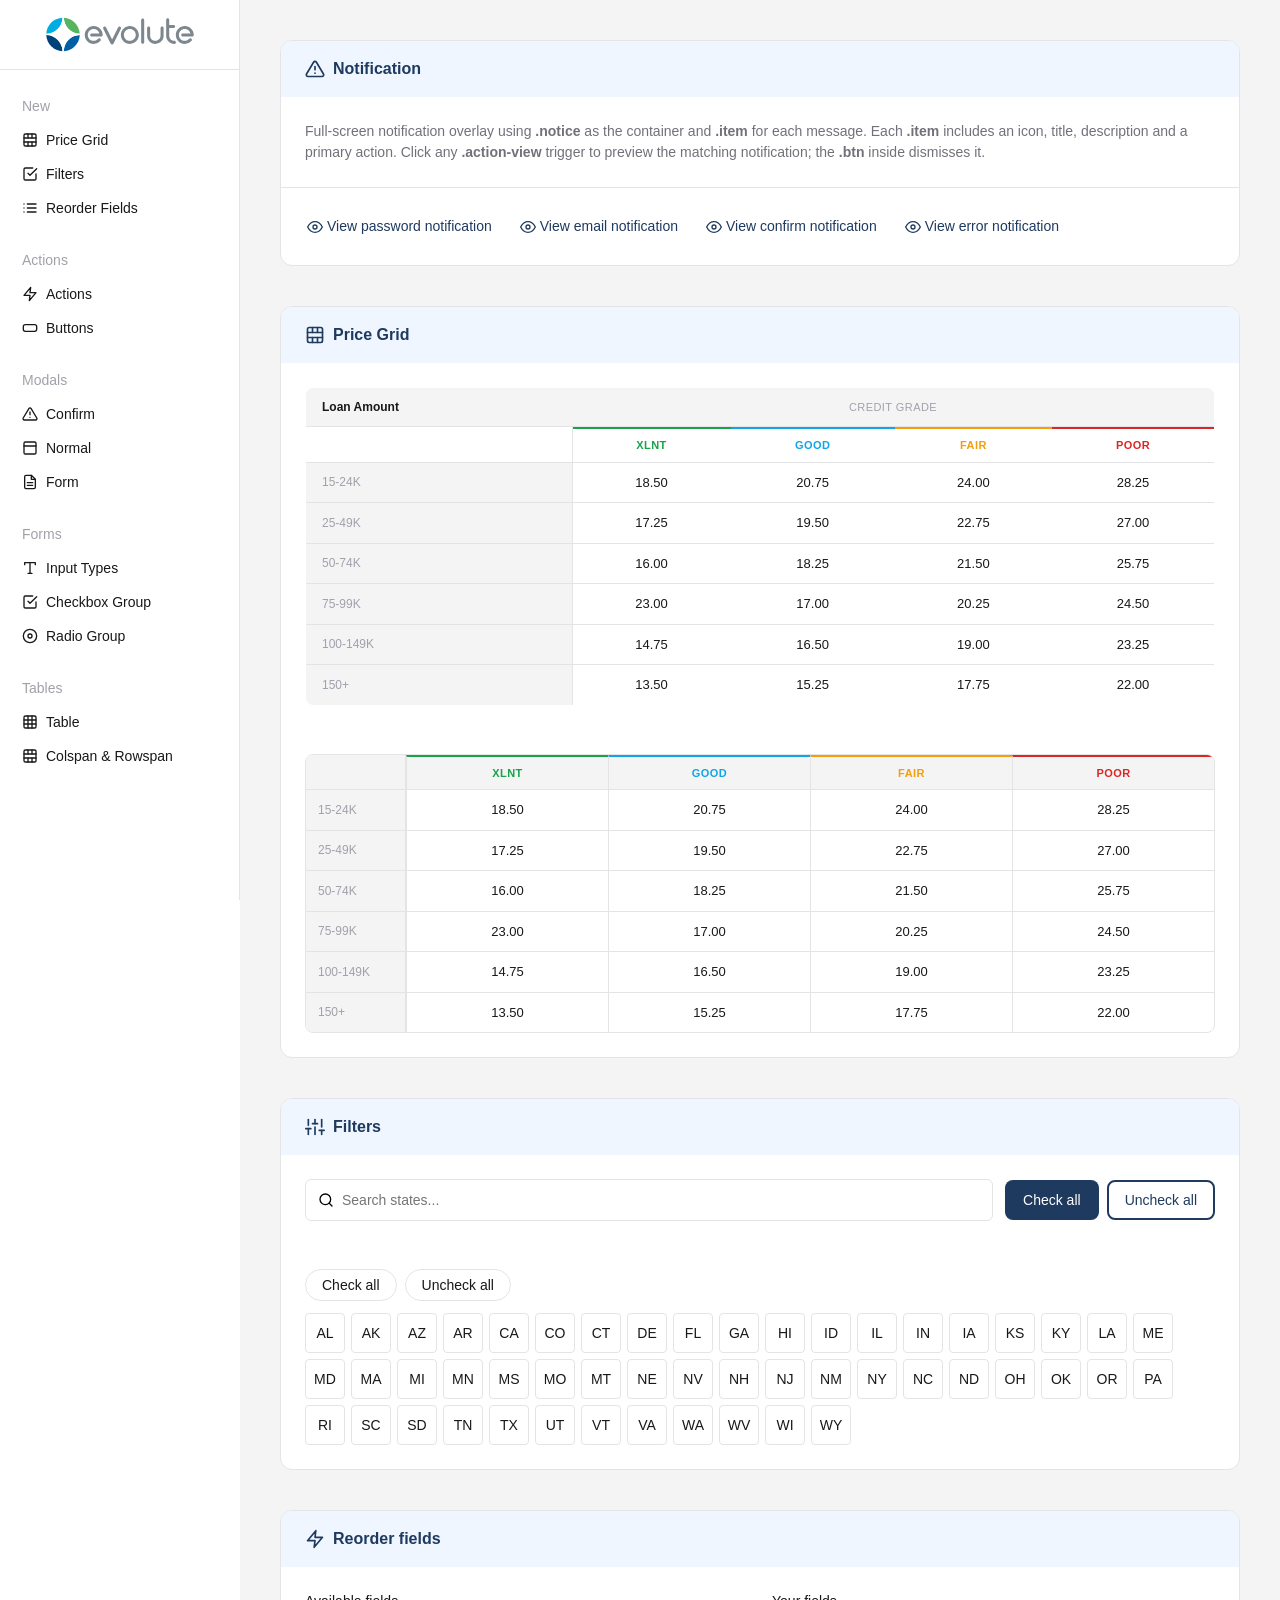
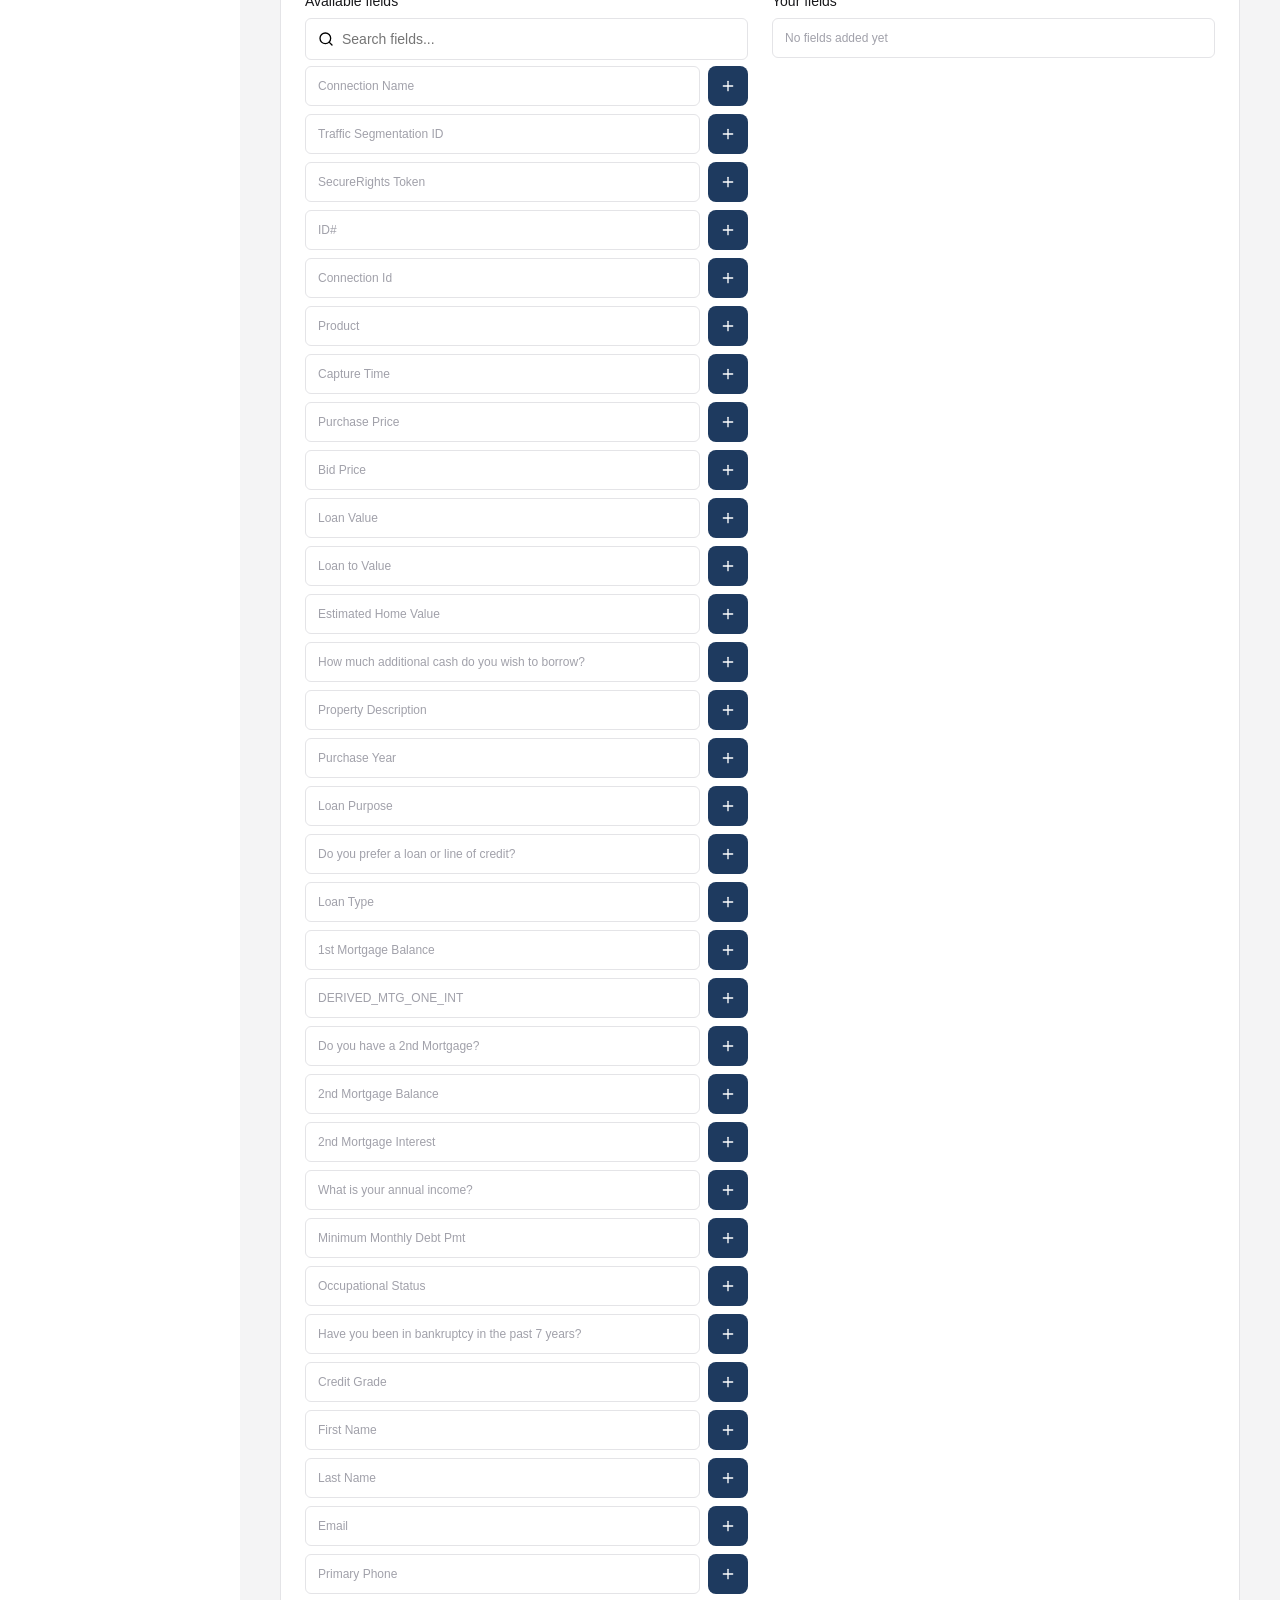
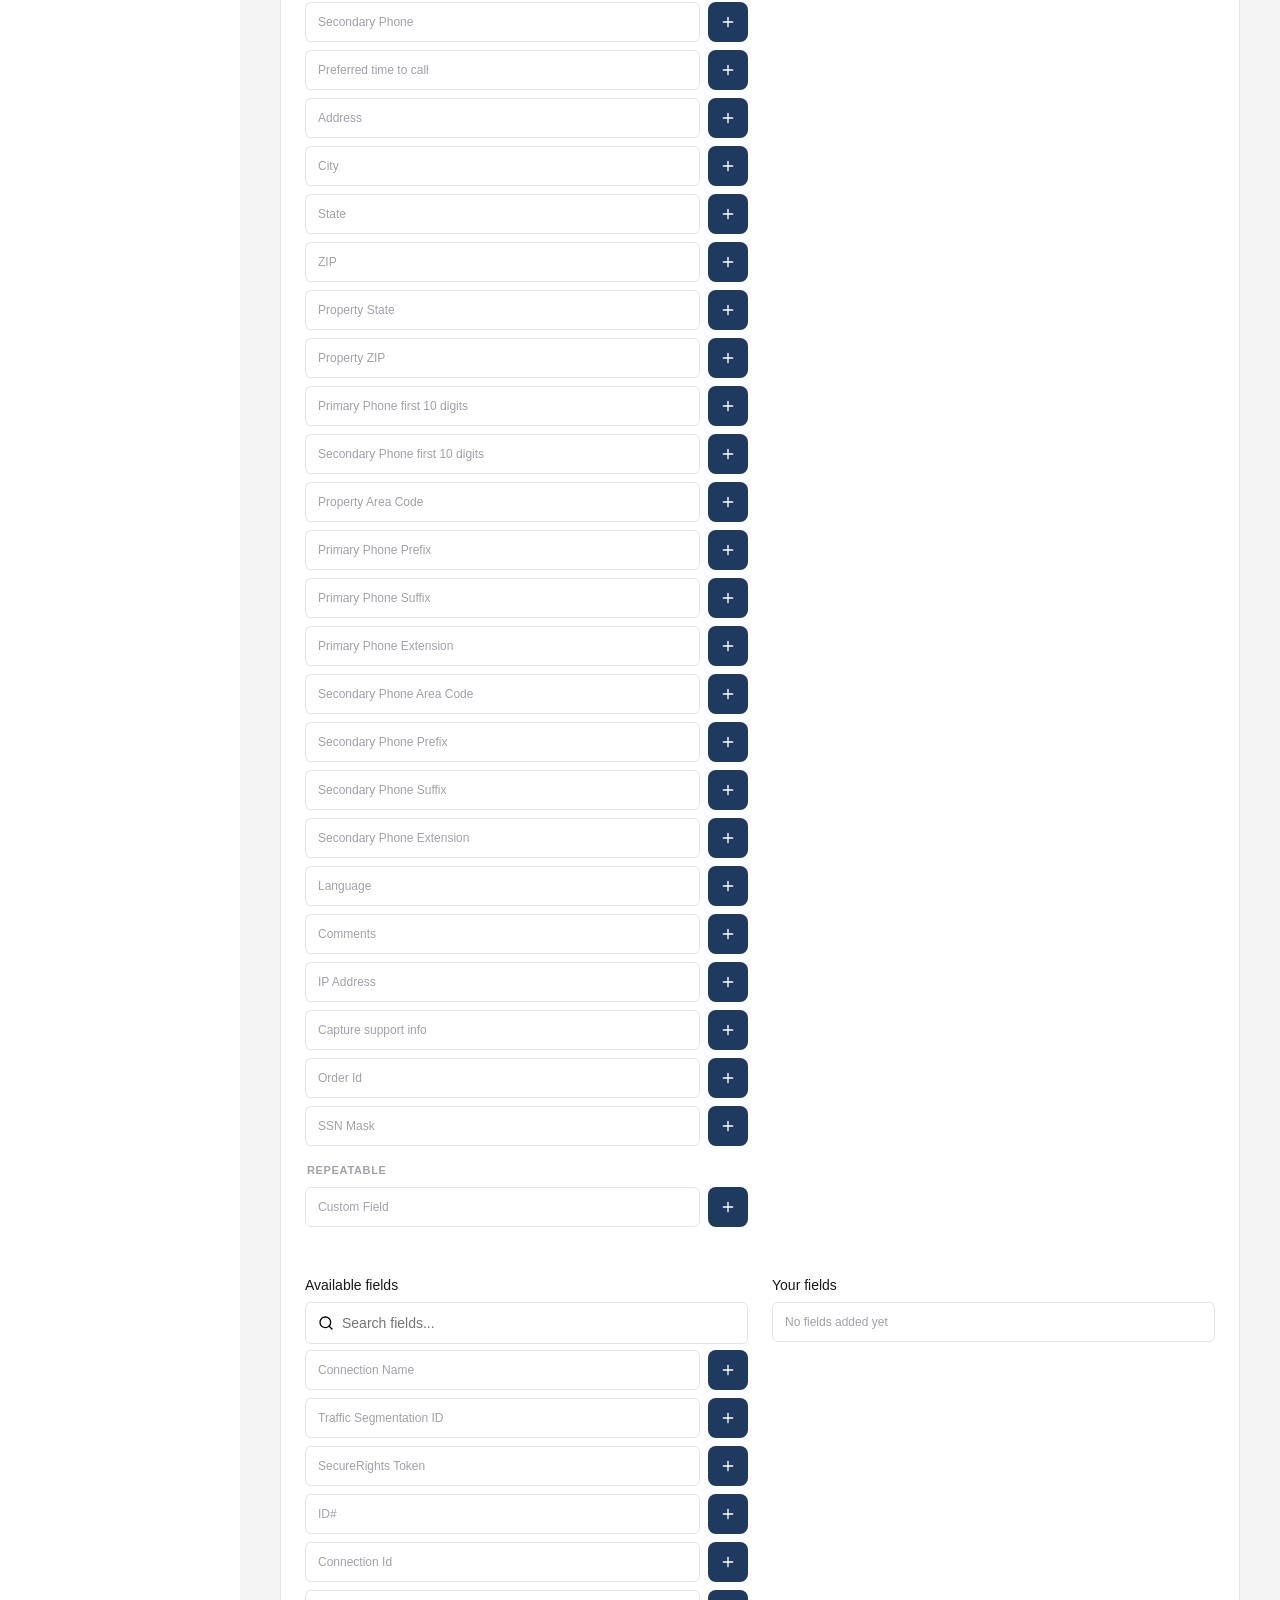
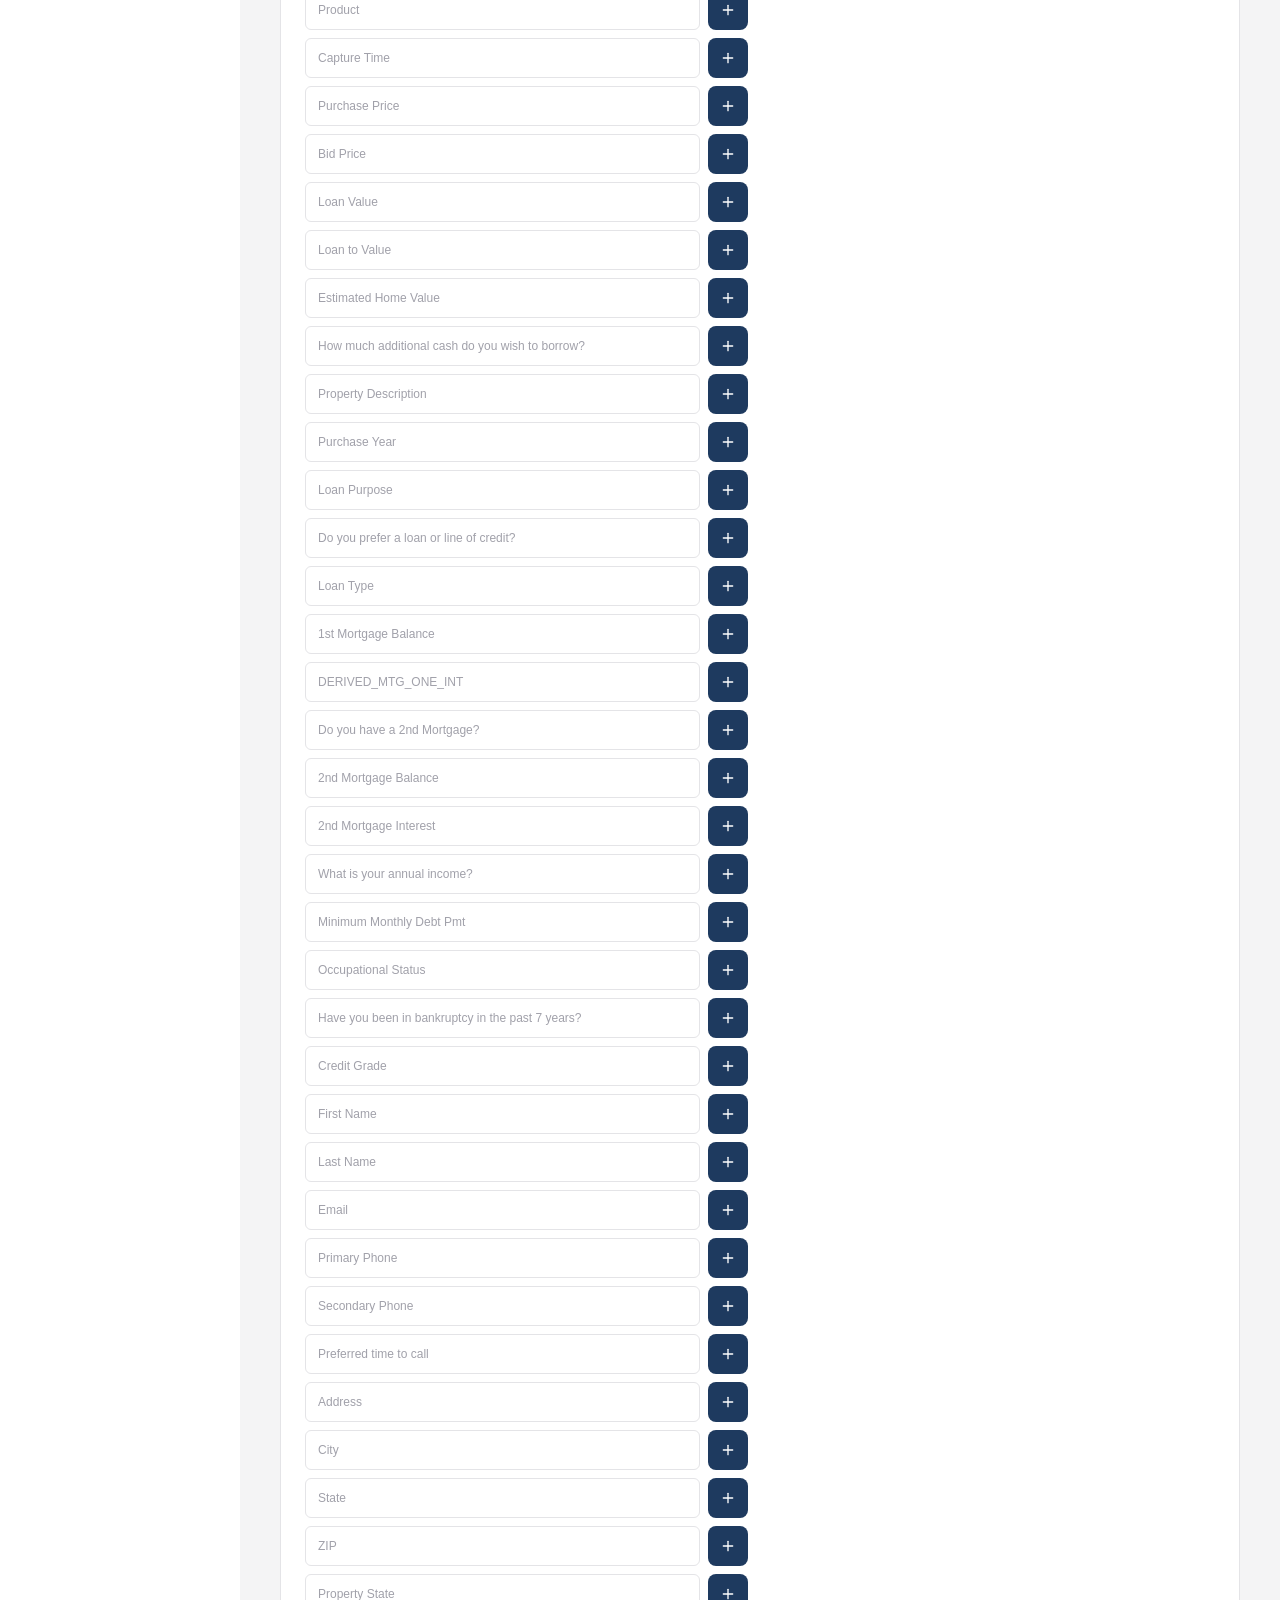
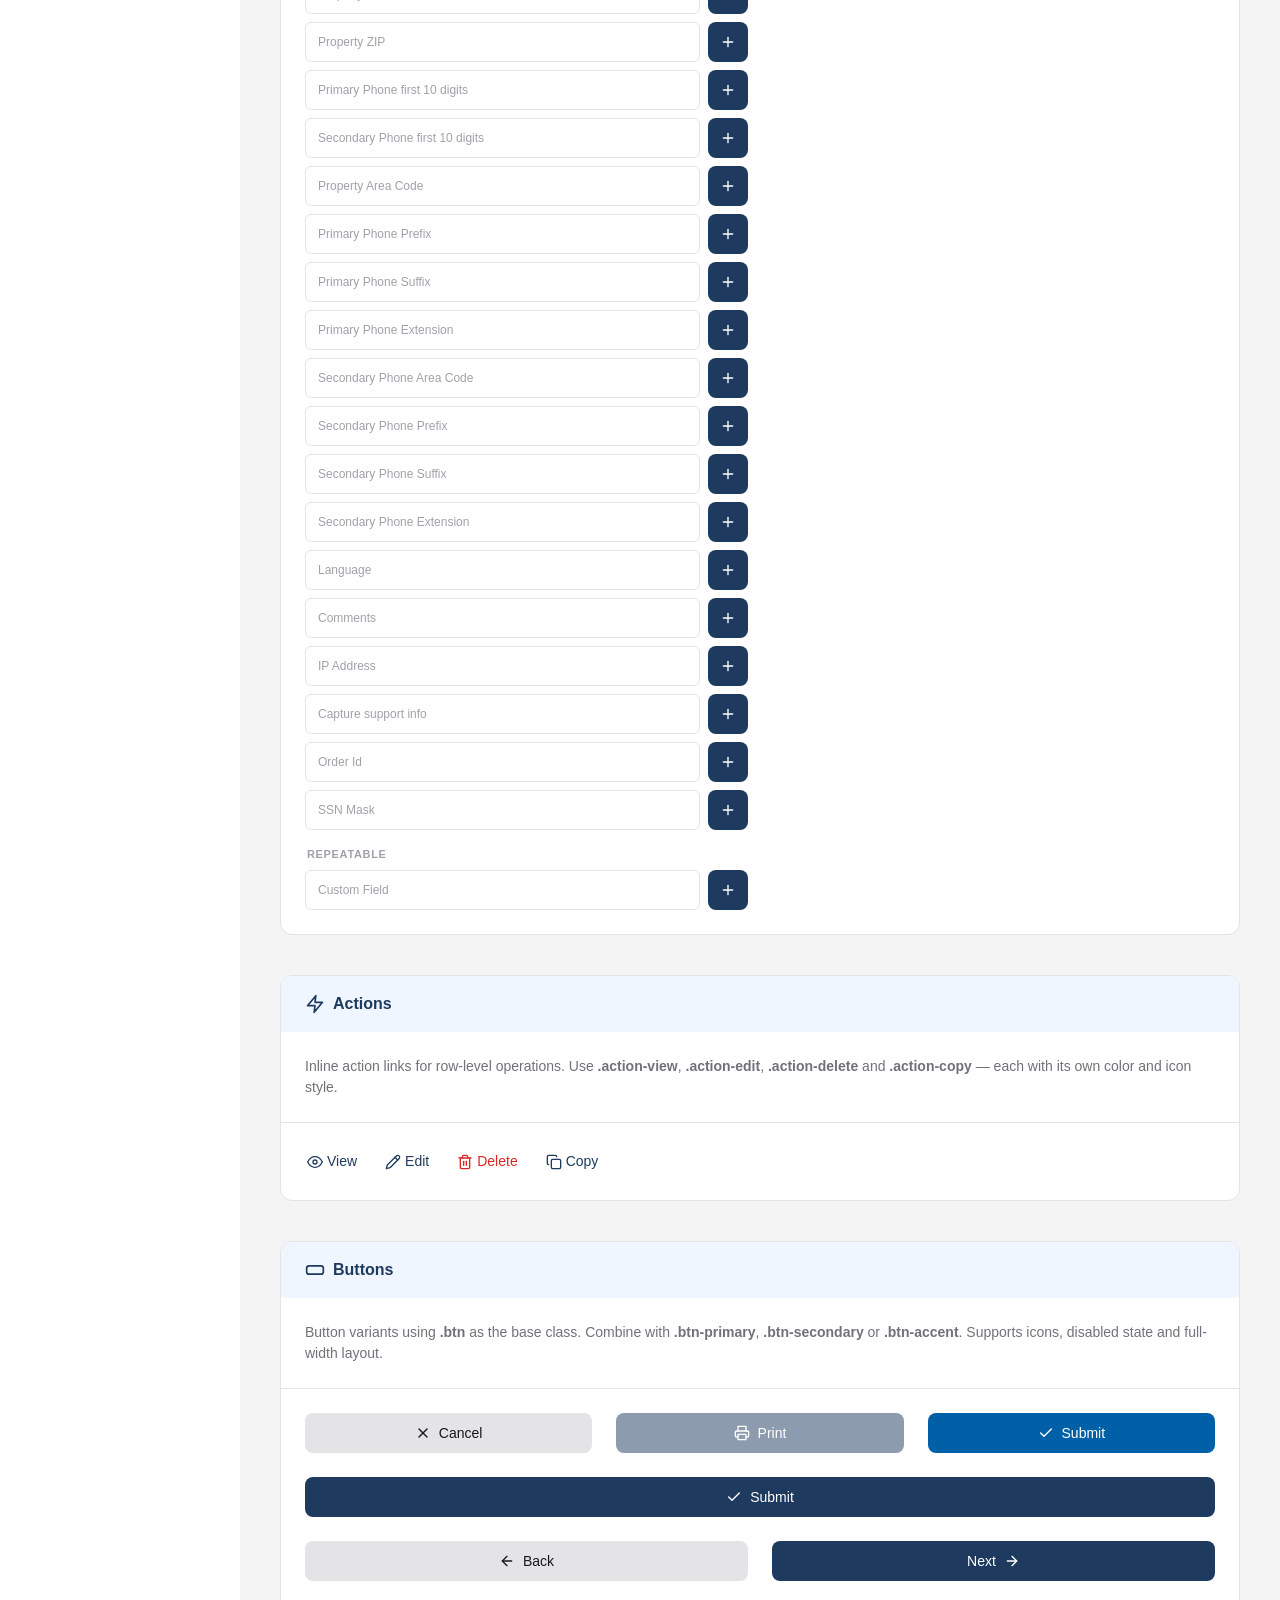
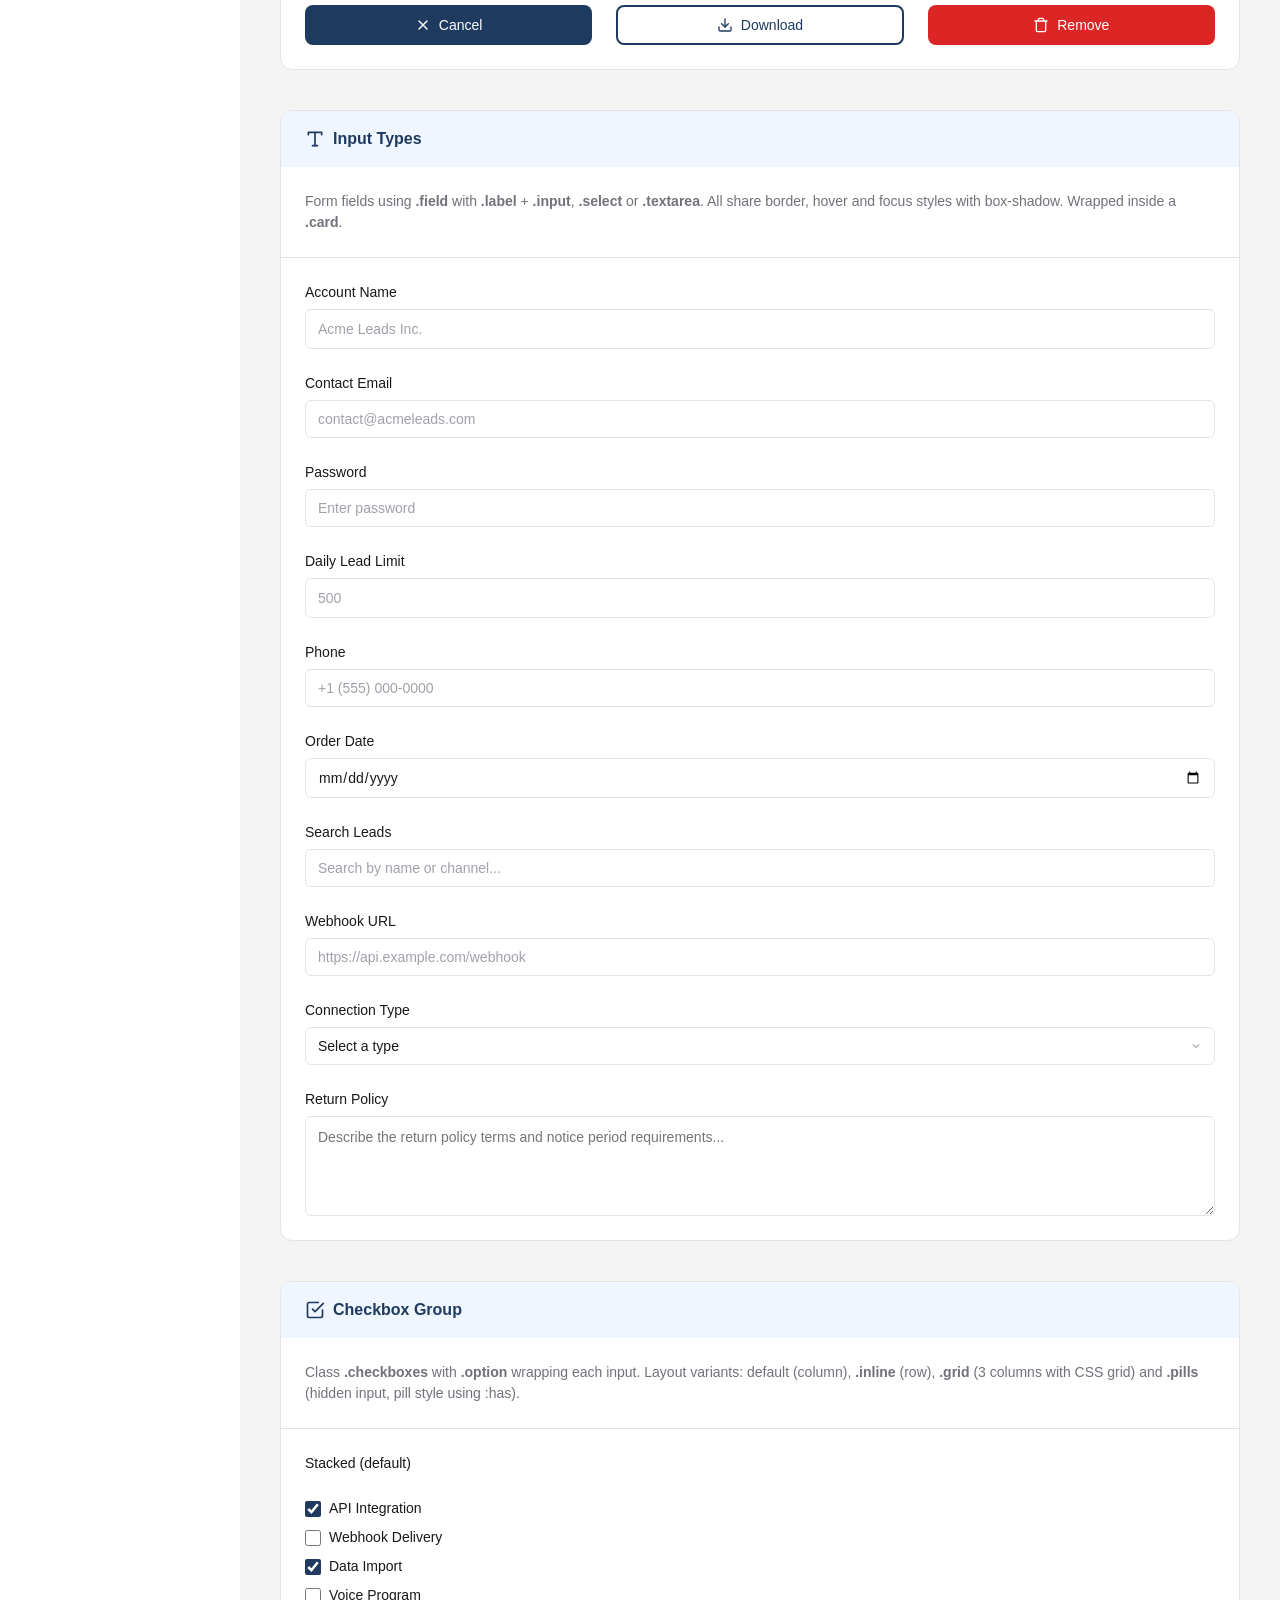
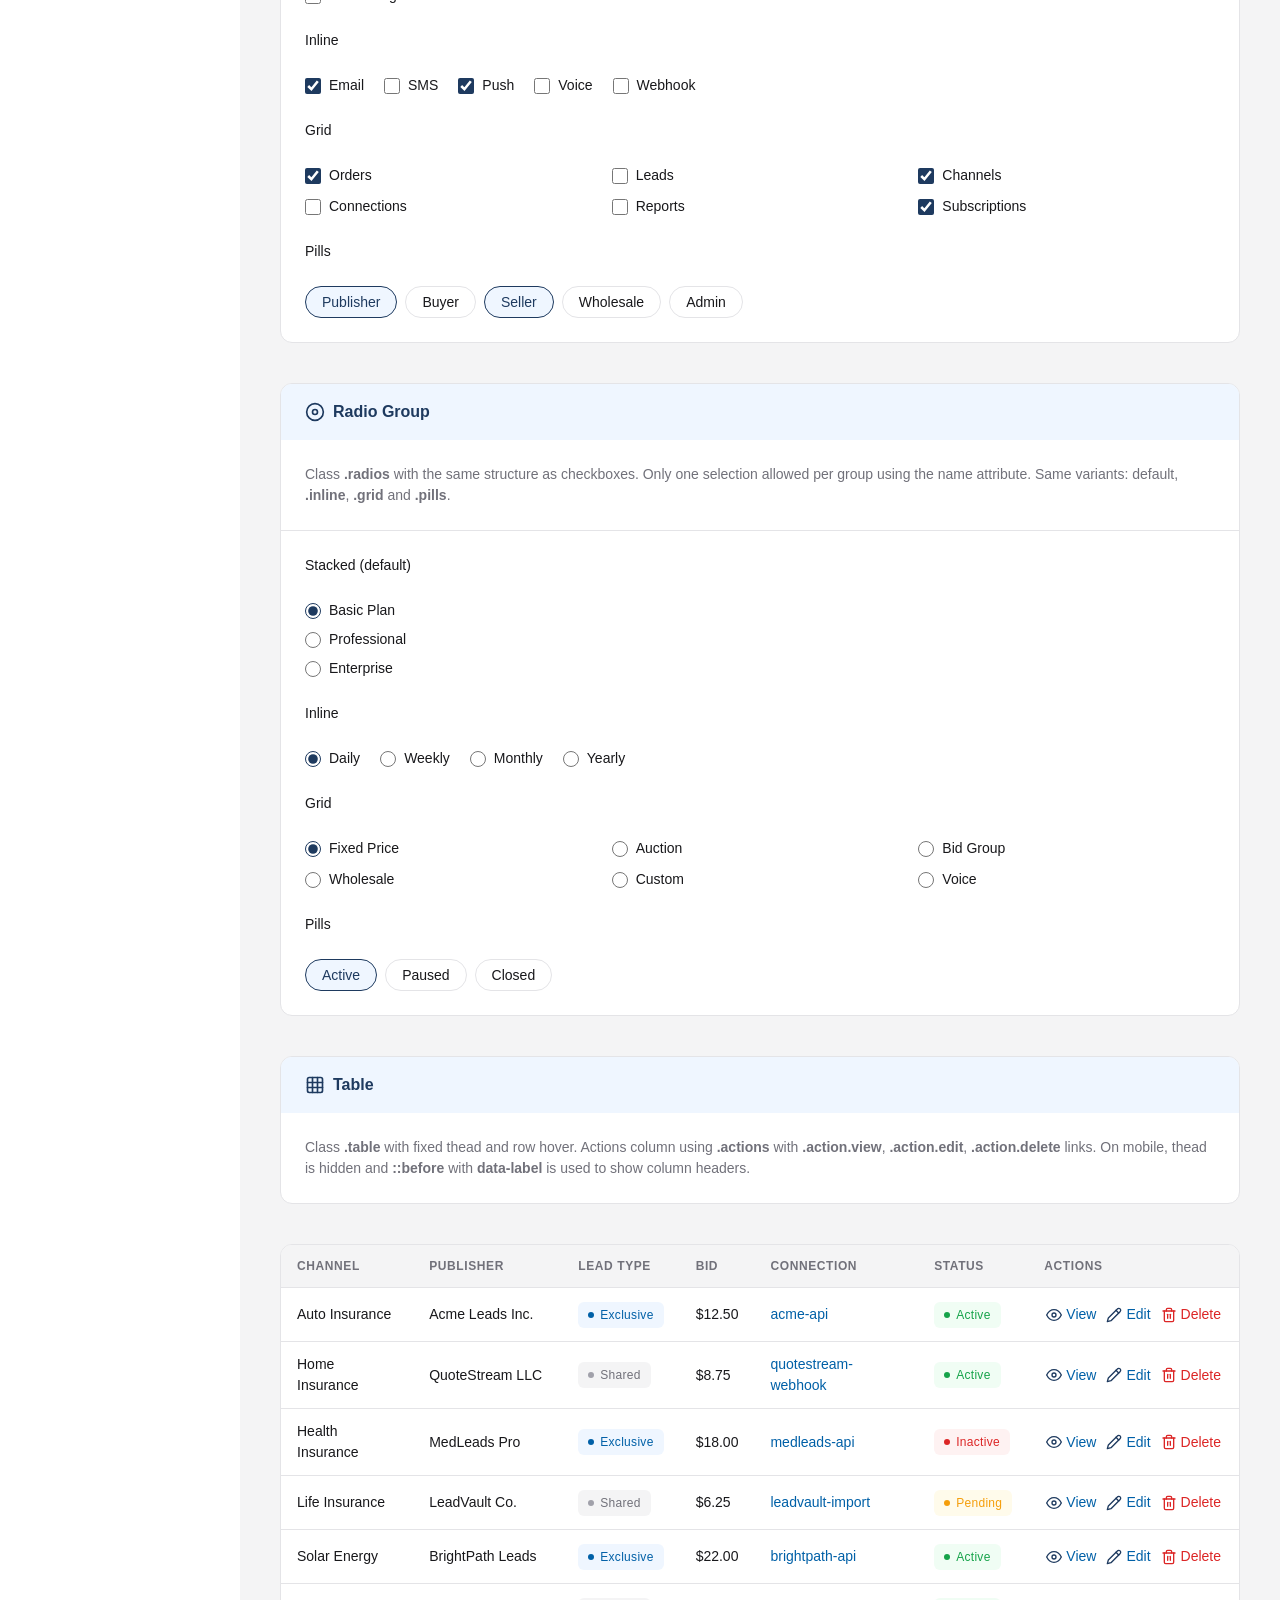
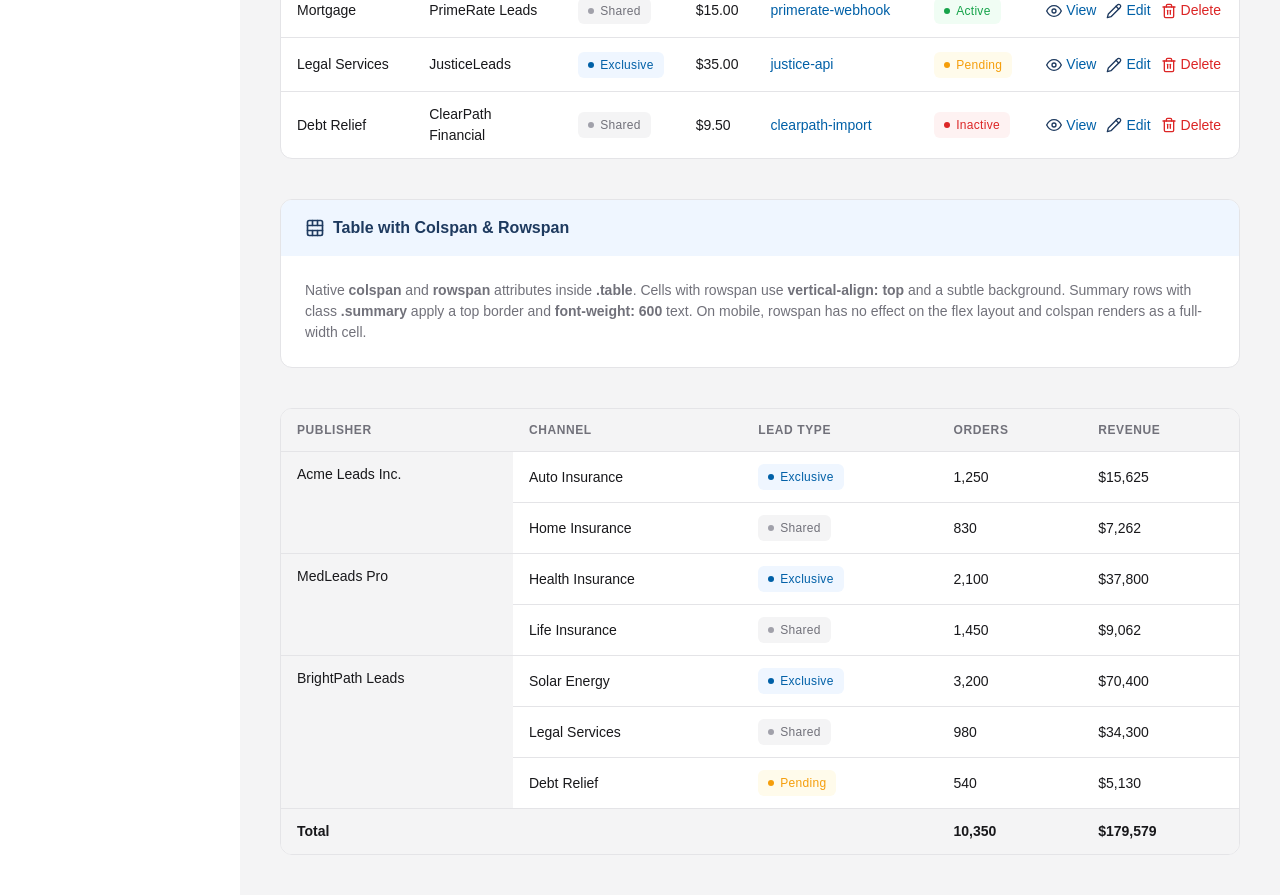
==== commit 6aa11c6f: "refactor component items" ====
--- a/index.html
+++ b/index.html
@@ -5,7 +5,6 @@
     <meta name="viewport" content="width=device-width, initial-scale=1.0">
     <title>Evolute</title>
     <link rel="stylesheet" href="main.css">
-    <link rel="stylesheet" href="clean.css">
 </head>
 <body class="dashboard">
     <aside>
@@ -58,6 +57,46 @@
     </aside>
     <main class="main">
         <div class="content">
+            <div class="card">
+                <div class="card-title">
+                    <svg xmlns="http://www.w3.org/2000/svg" width="20" height="20" viewBox="0 0 24 24" fill="none" stroke="currentColor" stroke-width="2" stroke-linecap="round" stroke-linejoin="round"><path d="M10.29 3.86 1.82 18a2 2 0 0 0 1.71 3h16.94a2 2 0 0 0 1.71-3L13.71 3.86a2 2 0 0 0-3.42 0z"></path><line x1="12" y1="9" x2="12" y2="13"></line><line x1="12" y1="17" x2="12.01" y2="17"></line></svg>
+                    Notification
+                </div>
+                <div class="card-description">Full-screen notification overlay using <b>.notice</b> as the container and <b>.item</b> for each message. Each <b>.item</b> includes an icon, title, description and a primary action. Click any <b>.action-view</b> trigger to preview the matching notification; the <b>.btn</b> inside dismisses it.</div>
+                <div class="card-content content-inline">
+                    <span class="action-view">View password notification</span>
+                    <span class="action-view">View email notification</span>
+                    <span class="action-view">View confirm notification</span>
+                    <span class="action-view">View error notification</span>
+                    <div class="notice">
+                        <div class="item">
+                            <svg xmlns="http://www.w3.org/2000/svg" width="64" height="64" viewBox="0 0 64 64" fill="none"><circle cx="32" cy="32" r="32" fill="#f0fdf4" /><circle cx="32" cy="32" r="24" fill="#dcfce7" /><rect x="23" y="30" width="18" height="14" rx="2.5" fill="none" stroke="#16a34a" stroke-width="2" /><path d="M27 30v-4a5 5 0 0 1 10 0v4" fill="none" stroke="#16a34a" stroke-width="2" stroke-linecap="round" /><path d="M29 37l2.5 2.5L36 35" fill="none" stroke="#16a34a" stroke-width="2" stroke-linecap="round" stroke-linejoin="round" /></svg>
+                            <h1>Password Changed</h1>
+                            <p>Your password has been updated. You can now log in with your new credentials.</p>
+                            <a href="" class="btn btn-primary">Log In</a>
+                        </div>
+                        <div class="item">
+                            <svg xmlns="http://www.w3.org/2000/svg" width="64" height="64" viewBox="0 0 64 64" fill="none"><circle cx="32" cy="32" r="32" fill="#eff6ff" /><circle cx="32" cy="32" r="24" fill="#dbeafe" /><rect x="18" y="24" width="28" height="18" rx="3" fill="none" stroke="#0060a7" stroke-width="2" /><polyline points="18,26 32,35 46,26" fill="none" stroke="#0060a7" stroke-width="2" stroke-linecap="round" stroke-linejoin="round" /><circle cx="44" cy="22" r="6" fill="#0060a7" /><text x="44" y="25" text-anchor="middle" fill="#fff" font-size="9" font-weight="700" font-family="system-ui">1</text></svg>
+                            <h1>Confirm Your Email</h1>
+                            <p>We sent a confirmation to <b>meena.test@123seller.com</b>. Check your inbox for the subject line: <i>Complete your application</i>.</p>
+                            <span>Didn't get it? Check your spam folder or call us at <a href="tel:+18668328156">1-866-832-8156</a>.</span>
+                            <a href="" class="btn btn-primary">Open Inbox</a>
+                        </div>
+                        <div class="item">
+                            <svg xmlns="http://www.w3.org/2000/svg" width="64" height="64" viewBox="0 0 64 64" fill="none"><circle cx="32" cy="32" r="32" fill="#f0fdf4" /><circle cx="32" cy="32" r="24" fill="#dcfce7" /><path d="M32 18a14 14 0 1 0 0 28 14 14 0 0 0 0-28z" fill="none" stroke="#16a34a" stroke-width="2" /><path d="M25 32l5 5 9-10" fill="none" stroke="#16a34a" stroke-width="2.5" stroke-linecap="round" stroke-linejoin="round" /></svg>            <h1>Email Verified</h1>
+                            <p>Your account is under review and will be activated within one business day. You'll receive a confirmation email with next steps to start selling.</p>
+                            <a href="" class="btn btn-primary">Go Home</a>
+                        </div>
+                        <div class="item">
+                            <svg xmlns="http://www.w3.org/2000/svg" width="64" height="64" viewBox="0 0 64 64" fill="none"><circle cx="32" cy="32" r="32" fill="#fef2f2"/><circle cx="32" cy="32" r="24" fill="#fee2e2"/><circle cx="32" cy="32" r="14" fill="none" stroke="#dc2626" stroke-width="2"/><line x1="27" y1="27" x2="37" y2="37" stroke="#dc2626" stroke-width="2.5" stroke-linecap="round"/><line x1="37" y1="27" x2="27" y2="37" stroke="#dc2626" stroke-width="2.5" stroke-linecap="round"/></svg>
+                            <h1>Something Went Wrong</h1>
+                            <p>We couldn't process your request. Please try again or contact support if the issue persists.</p>
+                            <span>Error code: 500</span>
+                            <a href="" class="btn btn-primary">Go Home</a>
+                        </div>
+                    </div>
+                </div>
+            </div>
             <div class="card" id="content-price">
                 <div class="card-title">
                     <svg xmlns="http://www.w3.org/2000/svg" width="20" height="20" viewBox="0 0 24 24" fill="none" stroke="currentColor" stroke-width="2" stroke-linecap="round" stroke-linejoin="round"><rect x="3" y="3" width="18" height="18" rx="2"/><path d="M3 9h18"/><path d="M3 15h18"/><path d="M9 3v6"/><path d="M15 3v6"/><path d="M9 15v6"/><path d="M15 15v6"/></svg>
@@ -827,6 +866,27 @@
         }
     });
 
+    // ── Notice: toggle .notice + active .item from .action-view triggers ──────
+    (() => {
+        const notice = document.querySelector('.card-content > .notice');
+        if (!notice) return;
+        const triggers = notice.parentElement.querySelectorAll('.action-view');
+        const items    = notice.querySelectorAll('.item');
+
+        notice.style.display = 'none';
+        items.forEach(it => it.style.display = 'none');
+
+        triggers.forEach((t, i) => t.addEventListener('click', () => {
+            items.forEach((it, j) => it.style.display = i === j ? 'flex' : 'none');
+            notice.style.display = 'flex';
+        }));
+
+        notice.querySelectorAll('.item .btn').forEach(btn => btn.addEventListener('click', e => {
+            e.preventDefault();
+            notice.style.display = 'none';
+        }));
+    })();
+
     // ── Filter: shared state helpers ──────────────────────────────────────────
     const filterSection  = document.querySelector('#content-filters');
     const stateBoxes     = () => [...document.querySelectorAll('.pick-content input[type="checkbox"]')];
@@ -961,34 +1021,50 @@
     const reorderSearch  = document.getElementById('reorder-search');
     const showMoreBtn    = document.getElementById('show-available');
 
-    // key: field name, value: custom alias (editable)
+    // key: unique id (name, or `${name}#n` for repeatables), value: { name, alias }
     const selected = new Map();
+    const openIds  = new Set();
     let dragSrc = null;
     let visibleCount = 4;
+    let repCounter = 0;
     const SHOW_STEP = 5;
     const isMobile = () => window.innerWidth <= 768;
+    const esc  = s => s.replace(/"/g, '&quot;');
+    const has  = name => [...selected.values()].some(v => v.name === name);
 
     function toKey(name) { return name.replace(/\s+/g, '_').toUpperCase(); }
+    function uid(name)   { return REPEATABLE.has(name) ? `${name}#${++repCounter}` : name; }
+
+    function availableItem(f) {
+        return `
+            <li data-field="${esc(f)}">
+                <div class="field-control" style="flex:1">${f}</div>
+                <div class="custom-actions">
+                    <button class="btn btn-primary reorder-add">${SVG_PLUS}</button>
+                </div>
+            </li>`;
+    }
 
     function renderAvailable(filter, resetVisible) {
         if (resetVisible) visibleCount = 4;
         const q = (filter || '').toLowerCase();
-        const available = FIELDS.filter(f => !selected.has(f) && (!q || f.toLowerCase().includes(q)));
-        const slice = isMobile() ? available.slice(0, visibleCount) : available;
-
-        availableList.innerHTML = slice.length
-            ? slice.map(f => `
-                <li data-field="${f.replace(/"/g, '&quot;')}">
-                    <div class="field-control" style="flex:1">${f}</div>
-                    <div class="custom-actions">
-                        <button class="btn btn-primary reorder-add">${SVG_PLUS}</button>
-                    </div>
-                </li>`).join('')
+        const match = f => !q || f.toLowerCase().includes(q);
+        const regular    = FIELDS.filter(f => !REPEATABLE.has(f) && !has(f) && match(f));
+        const repeatable = FIELDS.filter(f =>  REPEATABLE.has(f) && match(f));
+        const regSlice   = isMobile() ? regular.slice(0, visibleCount) : regular;
+
+        const parts = [];
+        if (regSlice.length) regSlice.forEach(f => parts.push(availableItem(f)));
+        if (repeatable.length) {
+            parts.push(`<li class="category">Repeatable</li>`);
+            repeatable.forEach(f => parts.push(availableItem(f)));
+        }
+        availableList.innerHTML = parts.length
+            ? parts.join('')
             : `<li><div class="field-control" style="flex:1;color:var(--color-muted)">No fields found</div></li>`;
 
-        // Show/hide "Show more" — mobile only, hide when all visible
-        if (isMobile() && available.length > visibleCount) {
-            const remaining = available.length - visibleCount;
+        if (isMobile() && regular.length > visibleCount) {
+            const remaining = regular.length - visibleCount;
             showMoreBtn.textContent = `Show ${Math.min(SHOW_STEP, remaining)} more`;
             showMoreBtn.style.display = '';
         } else {
@@ -998,7 +1074,7 @@
         availableList.querySelectorAll('.reorder-add').forEach(btn => {
             btn.addEventListener('click', () => {
                 const name = btn.closest('li').dataset.field;
-                selected.set(name, toKey(name));
+                selected.set(uid(name), { name, alias: toKey(name) });
                 renderAvailable(reorderSearch.value);
                 renderSelected();
             });
@@ -1016,46 +1092,65 @@
             return;
         }
 
-        selectedList.innerHTML = [...selected.entries()].map(([name, alias]) => `
-            <li draggable="true" data-field="${name.replace(/"/g, '&quot;')}">
+        selectedList.innerHTML = [...selected.entries()].map(([id, { name, alias }]) => {
+            const subs = SUB_FIELDS[name] || [];
+            const exp  = subs.length > 0;
+            const cls  = exp ? `expandable${openIds.has(id) ? ' open' : ''}` : '';
+            return `
+            <li draggable="true" data-id="${esc(id)}"${cls ? ` class="${cls}"` : ''}>
                 <div class="field-drag">${SVG_DRAG}</div>
                 <div class="field-control" style="flex:1">
-                    ${name}
-                    <input type="text" value="${alias}">
+                    <span>${name}${exp ? ` <span class="field-count">(${subs.length})</span>` : ''}</span>
+                    <input type="text" value="${esc(alias)}">
                 </div>
                 <div class="custom-actions">
+                    ${exp ? `<button class="btn btn-secondary field-toggle">${SVG_CHEV}</button>` : ''}
                     <button class="btn btn-primary reorder-save" disabled>${SVG_SAVE}</button>
                     <button class="btn btn-danger reorder-remove">${SVG_TRASH}</button>
                 </div>
-            </li>`).join('');
-
-        selectedList.querySelectorAll('li').forEach(li => {
-            const input     = li.querySelector('input');
+                ${exp ? `<ul class="field-subs">${subs.map(s => `
+                    <li>
+                        <div class="field-control" style="flex:1">
+                            <span>${s}</span>
+                            <input type="text" value="${esc(toKey(s))}">
+                        </div>
+                    </li>`).join('')}</ul>` : ''}
+            </li>`;
+        }).join('');
+
+        selectedList.querySelectorAll(':scope > li').forEach(li => {
+            const id        = li.dataset.id;
+            const input     = li.querySelector(':scope > .field-control input[type="text"]');
             const saveBtn   = li.querySelector('.reorder-save');
             const origAlias = input.value;
 
-            // Enable save only when value differs from saved alias
             input.addEventListener('input', () => {
                 saveBtn.disabled = input.value.trim() === origAlias;
             });
 
-            // Save alias
             saveBtn.addEventListener('click', () => {
                 const newAlias = input.value.trim();
                 if (newAlias) {
-                    selected.set(li.dataset.field, newAlias);
+                    const entry = selected.get(id);
+                    selected.set(id, { ...entry, alias: newAlias });
                     saveBtn.disabled = true;
                 }
             });
 
-            // Remove
             li.querySelector('.reorder-remove').addEventListener('click', () => {
-                selected.delete(li.dataset.field);
+                selected.delete(id);
+                openIds.delete(id);
                 renderAvailable(reorderSearch.value);
                 renderSelected();
             });
 
-            // Drag & drop
+            const toggle = li.querySelector('.field-toggle');
+            if (toggle) toggle.addEventListener('click', () => {
+                li.classList.toggle('open');
+                if (li.classList.contains('open')) openIds.add(id);
+                else openIds.delete(id);
+            });
+
             li.addEventListener('dragstart', () => { dragSrc = li; li.classList.add('dragging'); });
             li.addEventListener('dragend',   () => { dragSrc = null; selectedList.querySelectorAll('li').forEach(x => x.classList.remove('dragging', 'drag-over')); });
             li.addEventListener('dragover',  e => { e.preventDefault(); if (li !== dragSrc) li.classList.add('drag-over'); });
@@ -1064,12 +1159,11 @@
                 e.preventDefault();
                 li.classList.remove('drag-over');
                 if (!dragSrc || dragSrc === li) return;
-                // Rebuild Map order
                 const keys = [...selected.keys()];
-                const fromIdx = keys.indexOf(dragSrc.dataset.field);
-                const toIdx   = keys.indexOf(li.dataset.field);
+                const fromIdx = keys.indexOf(dragSrc.dataset.id);
+                const toIdx   = keys.indexOf(li.dataset.id);
                 keys.splice(fromIdx, 1);
-                keys.splice(toIdx, 0, dragSrc.dataset.field);
+                keys.splice(toIdx, 0, dragSrc.dataset.id);
                 const reordered = new Map(keys.map(k => [k, selected.get(k)]));
                 selected.clear();
                 reordered.forEach((v, k) => selected.set(k, v));
@@ -1089,29 +1183,43 @@
     const search2     = document.getElementById('reorder2-search');
     const showMore2   = document.getElementById('show2-available');
 
-    const showMore2Sel    = document.getElementById('show2-selected');
     const selected2       = new Map();
+    const openIds2        = new Set();
     let visible2Count     = 4;
-    let visible2SelCount  = 5;
+    let repCounter2       = 0;
+    const has2 = name => [...selected2.values()].some(v => v.name === name);
+    const uid2 = name => REPEATABLE.has(name) ? `${name}#${++repCounter2}` : name;
+
+    function availableItem2(f) {
+        return `
+            <li data-field="${esc(f)}">
+                <div class="field-control" style="flex:1">${f}</div>
+                <div class="custom-actions">
+                    <button class="btn btn-primary reorder2-add">${SVG_PLUS}</button>
+                </div>
+            </li>`;
+    }
 
     function renderAvailable2(filter, resetVisible) {
         if (resetVisible) visible2Count = 4;
         const q = (filter || '').toLowerCase();
-        const available = FIELDS.filter(f => !selected2.has(f) && (!q || f.toLowerCase().includes(q)));
-        const slice = isMobile() ? available.slice(0, visible2Count) : available;
-
-        avail2List.innerHTML = slice.length
-            ? slice.map(f => `
-                <li data-field="${f.replace(/"/g, '&quot;')}">
-                    <div class="field-control" style="flex:1">${f}</div>
-                    <div class="custom-actions">
-                        <button class="btn btn-primary reorder2-add">${SVG_PLUS}</button>
-                    </div>
-                </li>`).join('')
+        const match = f => !q || f.toLowerCase().includes(q);
+        const regular    = FIELDS.filter(f => !REPEATABLE.has(f) && !has2(f) && match(f));
+        const repeatable = FIELDS.filter(f =>  REPEATABLE.has(f) && match(f));
+        const regSlice   = isMobile() ? regular.slice(0, visible2Count) : regular;
+
+        const parts = [];
+        if (regSlice.length) regSlice.forEach(f => parts.push(availableItem2(f)));
+        if (repeatable.length) {
+            parts.push(`<li class="category">Repeatable</li>`);
+            repeatable.forEach(f => parts.push(availableItem2(f)));
+        }
+        avail2List.innerHTML = parts.length
+            ? parts.join('')
             : `<li><div class="field-control" style="flex:1;color:var(--color-muted)">No fields found</div></li>`;
 
-        if (isMobile() && available.length > visible2Count) {
-            const remaining = available.length - visible2Count;
+        if (isMobile() && regular.length > visible2Count) {
+            const remaining = regular.length - visible2Count;
             showMore2.textContent = `Show ${Math.min(SHOW_STEP, remaining)} more`;
             showMore2.style.display = '';
         } else {
@@ -1121,7 +1229,7 @@
         avail2List.querySelectorAll('.reorder2-add').forEach(btn => {
             btn.addEventListener('click', () => {
                 const name = btn.closest('li').dataset.field;
-                selected2.set(name, toKey(name));
+                selected2.set(uid2(name), { name, alias: toKey(name) });
                 renderAvailable2(search2.value);
                 renderSelected2();
             });
@@ -1133,83 +1241,84 @@
         renderAvailable2(search2.value);
     });
 
-    showMore2Sel.addEventListener('click', () => {
-        visible2SelCount += SHOW_STEP;
-        renderSelected2();
-    });
-
     function renderSelected2() {
         if (!selected2.size) {
             sel2List.innerHTML = `<li><div class="field-control" style="flex:1;color:var(--color-muted)">No fields added yet</div></li>`;
-            showMore2Sel.style.display = 'none';
             return;
         }
 
         const entries = [...selected2.entries()];
-        const slice = entries.slice(0, visible2SelCount);
-
-        sel2List.innerHTML = slice.map(([name, alias], idx) => `
-            <li data-field="${name.replace(/"/g, '&quot;')}">
+
+        sel2List.innerHTML = entries.map(([id, { name, alias }], idx) => {
+            const subs = SUB_FIELDS[name] || [];
+            const exp  = subs.length > 0;
+            const cls  = exp ? `expandable${openIds2.has(id) ? ' open' : ''}` : '';
+            return `
+            <li data-id="${esc(id)}"${cls ? ` class="${cls}"` : ''}>
                 <div class="pos-input">
-                    <input type="number" min="1" max="${selected2.size}" value="${idx + 1}">
+                    <input type="number" min="1" max="${entries.length}" value="${idx + 1}">
                 </div>
                 <div class="field-control" style="flex:1">
-                    ${name}
-                    <input type="text" value="${alias}">
+                    <span>${name}${exp ? ` <span class="field-count">(${subs.length})</span>` : ''}</span>
+                    <input type="text" value="${esc(alias)}">
                 </div>
                 <div class="custom-actions">
+                    ${exp ? `<button class="btn btn-secondary field-toggle">${SVG_CHEV}</button>` : ''}
                     <button class="btn btn-primary reorder2-save" disabled>${SVG_SAVE}</button>
                     <button class="btn btn-danger reorder2-remove">${SVG_TRASH}</button>
                 </div>
-            </li>`).join('');
-
-        // Show/hide selected "show more"
-        if (entries.length > visible2SelCount) {
-            const rem = entries.length - visible2SelCount;
-            showMore2Sel.textContent = `Show ${Math.min(SHOW_STEP, rem)} more`;
-            showMore2Sel.style.display = '';
-        } else {
-            showMore2Sel.style.display = 'none';
-        }
-
-        sel2List.querySelectorAll('li').forEach((li, idx) => {
-            const textInput = li.querySelector('.field-control input');
+                ${exp ? `<ul class="field-subs">${subs.map(s => `
+                    <li>
+                        <div class="field-control" style="flex:1">
+                            <span>${s}</span>
+                            <input type="text" value="${esc(toKey(s))}">
+                        </div>
+                    </li>`).join('')}</ul>` : ''}
+            </li>`;
+        }).join('');
+
+        sel2List.querySelectorAll(':scope > li').forEach(li => {
+            const id        = li.dataset.id;
+            const textInput = li.querySelector(':scope > .field-control input[type="text"]');
             const saveBtn   = li.querySelector('.reorder2-save');
             const posInput  = li.querySelector('.pos-input input');
-            // idx here is the slice index; real position is idx (0-based from full entries)
-            const realIdx   = entries.findIndex(([n]) => n === li.dataset.field);
+            const realIdx   = entries.findIndex(([k]) => k === id);
             const origAlias = textInput.value;
-            posInput.value  = realIdx + 1;
-
-            // Enable save when alias changes
+
             textInput.addEventListener('input', () => {
                 saveBtn.disabled = textInput.value.trim() === origAlias;
             });
             saveBtn.addEventListener('click', () => {
                 const newAlias = textInput.value.trim();
                 if (newAlias) {
-                    selected2.set(li.dataset.field, newAlias);
+                    const entry = selected2.get(id);
+                    selected2.set(id, { ...entry, alias: newAlias });
                     saveBtn.disabled = true;
                 }
             });
 
-            // Remove
             li.querySelector('.reorder2-remove').addEventListener('click', () => {
-                selected2.delete(li.dataset.field);
-                visible2SelCount = Math.max(5, visible2SelCount - 1);
+                selected2.delete(id);
+                openIds2.delete(id);
                 renderAvailable2(search2.value);
                 renderSelected2();
             });
 
-            // Position input reorder
+            const toggle = li.querySelector('.field-toggle');
+            if (toggle) toggle.addEventListener('click', () => {
+                li.classList.toggle('open');
+                if (li.classList.contains('open')) openIds2.add(id);
+                else openIds2.delete(id);
+            });
+
             posInput.addEventListener('change', () => {
                 let newPos = parseInt(posInput.value, 10);
                 const size = selected2.size;
                 if (isNaN(newPos)) { posInput.value = realIdx + 1; return; }
-                newPos = Math.max(1, Math.min(size, newPos)) - 1; // 0-based
+                newPos = Math.max(1, Math.min(size, newPos)) - 1;
                 const keys = [...selected2.keys()];
                 keys.splice(realIdx, 1);
-                keys.splice(newPos, 0, li.dataset.field);
+                keys.splice(newPos, 0, id);
                 const reordered = new Map(keys.map(k => [k, selected2.get(k)]));
                 selected2.clear();
                 reordered.forEach((v, k) => selected2.set(k, v));
--- a/main.css
+++ b/main.css
@@ -611,13 +611,14 @@
     font-size: 16px;
     font-weight: 400;
     line-height: 1.5;
+    margin-bottom: 20px;
     text-align: center;
 }
 
 .dashboard #Main:has(form[name="friendship_accept_signup_form"]) .signupHeading::before {
-    content: url("data:image/svg+xml,%3Csvg xmlns='http://www.w3.org/2000/svg' viewBox='0 0 792 195.87'%3E%3Cstyle%3E.cls-1%7Bfill:%237d878e%7D.cls-2%7Bfill:%23fff%7D.cls-3%7Bfill:%2300ade1%7D.cls-4%7Bfill:%23004279%7D.cls-5%7Bfill:%230060a7%7D.cls-6%7Bfill:%2356b45e%7D%3C/style%3E%3Cg%3E%3Cpath class='cls-1' d='M257.25,52.44c-26.17,0-47.45,21.29-47.45,47.45s21.29,47.45,47.45,47.45c13.68,0,26.69-5.91,35.71-16.2,2.93-3.35,2.6-8.44-.75-11.38-3.35-2.93-8.44-2.6-11.38.75-5.96,6.8-14.55,10.7-23.58,10.7-17.27,0-31.33-14.05-31.33-31.33s14.05-31.33,31.33-31.33c14.49,0,26.71,9.89,30.28,23.26h-41.02c-4.45,0-8.06,3.61-8.06,8.06s3.61,8.06,8.06,8.06h50.13c4.45,0,8.06-3.61,8.06-8.06,0-26.17-21.29-47.45-47.45-47.45Z'/%3E%3Cpath class='cls-1' d='M738.19,52.44c-26.16,0-47.45,21.29-47.45,47.45s21.29,47.45,47.45,47.45c13.68,0,26.69-5.91,35.71-16.2,2.93-3.35,2.6-8.44-.75-11.38-3.35-2.93-8.44-2.6-11.38.75-5.96,6.8-14.55,10.7-23.58,10.7-17.27,0-31.33-14.05-31.33-31.33s14.05-31.33,31.33-31.33c14.49,0,26.71,9.89,30.28,23.26h-41.02c-4.45,0-8.06,3.61-8.06,8.06s3.61,8.06,8.06,8.06h50.13c4.45,0,8.06-3.61,8.06-8.06,0-26.17-21.29-47.45-47.45-47.45Z'/%3E%3Cpath class='cls-1' d='M448.02,52.44c-26.17,0-47.45,21.29-47.45,47.45s21.29,47.45,47.45,47.45c13.68,0,26.69-5.91,35.71-16.2,7.57-8.65,11.74-19.75,11.74-31.25,0-26.17-21.29-47.45-47.45-47.45ZM471.6,120.53c-5.96,6.8-14.55,10.7-23.58,10.7-17.27,0-31.33-14.05-31.33-31.33s14.05-31.33,31.33-31.33,31.33,14.05,31.33,31.33c0,7.6-2.75,14.92-7.75,20.63Z'/%3E%3Cpath class='cls-1' d='M618.15,55.42c-4.45,0-8.06,3.61-8.06,8.06v40.36c0,6.64-2.41,13.04-6.77,18.03-5.21,5.95-12.72,9.36-20.61,9.36-15.1,0-27.39-12.29-27.39-27.39v-40.36c0-4.45-3.61-8.06-8.06-8.06s-8.06,3.61-8.06,8.06v40.36c0,23.99,19.52,43.51,43.51,43.51,12.54,0,24.48-5.42,32.75-14.86,6.94-7.93,10.77-18.11,10.77-28.66v-40.36c0-4.45-3.61-8.06-8.06-8.06Z'/%3E%3Cpath class='cls-1' d='M683.27,131.23c-15.1,0-27.39-12.29-27.39-27.39v-40.39h23.22c4.45,0,8.06-3.61,8.06-8.06s-3.61-8.06-8.06-8.06h-23.22v-27.77c0-4.45-3.61-8.06-8.06-8.06s-8.06,3.61-8.06,8.06v33.89c-.15.62-.25,1.27-.25,1.94s.09,1.32.25,1.94v46.51c0,23.99,19.52,43.51,43.51,43.51,4.45,0,8.06-3.61,8.06-8.06s-3.61-8.06-8.06-8.06Z'/%3E%3Cpath class='cls-1' d='M515.72,12.82c-4.45,0-8.06,3.61-8.06,8.06v117.28c0,4.45,3.61,8.06,8.06,8.06s8.06-3.61,8.06-8.06V20.89c0-4.45-3.61-8.06-8.06-8.06Z'/%3E%3Cpath class='cls-1' d='M360.86,146.95c.19-.28.36-.57.51-.87.02-.04.05-.07.07-.11l39.39-78.89c1.99-3.98.37-8.83-3.61-10.82-3.98-1.99-8.83-.37-10.82,3.61l-32.18,64.44-32.18-64.44c-1.99-3.98-6.83-5.6-10.82-3.61-3.98,1.99-5.6,6.83-3.61,10.82l39.39,78.89s.05.07.07.11c.16.3.32.59.52.87,0,0,.01.02.02.02.19.28.41.54.64.79.06.07.12.13.18.19.19.19.39.38.59.56.05.05.1.09.16.14.25.2.52.39.8.56.07.05.15.08.23.13.14.08.27.16.41.23.07.04.15.06.23.1.12.06.25.11.37.16.21.08.42.16.63.22.11.03.22.07.34.1.25.06.49.11.74.15.09.01.18.03.27.05.34.04.68.07,1.02.07,0,0,0,0,0,0s0,0,0,0c.34,0,.68-.03,1.02-.07.09-.01.18-.03.27-.05.25-.04.49-.09.74-.15.11-.03.22-.06.34-.1.21-.07.42-.14.63-.22.13-.05.25-.1.37-.16.07-.03.15-.06.23-.1.14-.07.28-.15.41-.23.08-.04.15-.08.23-.13.28-.17.55-.36.8-.56.06-.04.11-.09.16-.14.21-.18.4-.36.59-.55.06-.07.13-.13.19-.2.23-.25.44-.51.63-.79,0,0,.01-.02.02-.03Z'/%3E%3C/g%3E%3Cpath class='cls-4' d='M66.5,125.36c-16.06-15.64-37.2-24.31-59.6-24.47,1.53,46.57,39.08,84.02,85.7,85.36l-.03-1.5c-.63-22.54-9.89-43.63-26.07-59.39Z'/%3E%3Cpath class='cls-3' d='M92.58,9.63C46.3,10.98,8.94,47.92,6.94,94.03c46.66-.35,84.62-37.9,85.64-84.4Z'/%3E%3Cpath class='cls-6' d='M183.44,94c-2-45.54-38.48-82.13-83.98-84.3.5,22.03,9.23,42.74,24.72,58.5,15.78,16.06,36.8,25.2,59.26,25.8Z'/%3E%3Cpath class='cls-5' d='M99.48,184.74l-.04,1.44c45.83-2.17,82.52-39.26,84.04-85.26-45.87,1.19-82.71,37.89-84,83.83Z'/%3E%3Cpath class='cls-2' d='M183.44,94c-22.46-.6-43.48-9.74-59.26-25.8-15.49-15.77-24.22-36.47-24.72-58.5-1.42-.07-2.84-.1-4.28-.1-.87,0-1.74.02-2.61.04-1.03,46.5-38.99,84.04-85.64,84.4-.06,1.3-.09,2.6-.09,3.91,0,.99.02,1.97.05,2.94,22.4.16,43.54,8.83,59.6,24.47,16.18,15.76,25.43,36.85,26.07,59.39l.03,1.5c.86.02,1.73.04,2.59.04,1.42,0,2.84-.04,4.25-.1l.04-1.44c1.29-45.93,38.13-82.63,84-83.83.03-.99.06-1.98.06-2.98,0-1.32-.03-2.63-.09-3.94Z'/%3E%3C/svg%3E");
+    content: url("https://www.evoluteinc.com/wp-content/uploads/2026/01/logo.svg");
     display: block;
-    width: 180px;
+    width: auto;
     height: auto;
 }
 
@@ -654,7 +655,8 @@
 }
 
 .dashboard #Main:has(form[name="friendship_accept_signup_form"]) #lpConnect .primary,
-.dashboard #Main:has(form[name="friendship_accept_signup_form"]) .yui-submit-button {
+.dashboard #Main:has(form[name="friendship_accept_signup_form"]) .yui-submit-button,
+.dashboard #Main:has(form[name="friendship_accept_signup_form"]) .options {
     width: 100% !important;
 }
 
@@ -667,13 +669,35 @@
     display: none;
 }
 
+.dashboard #Main:has(form[name="friendship_accept_signup_form"]) .secondary div.blueBox {
+    position: fixed;
+    top: inherit !important;
+    bottom: 20px !important;
+    left: 20px;
+    width: auto;
+    height: auto !important;
+    z-index: 666;
+    border-radius: 6px !important;
+    padding: 0 !important;
+    font-size: 12px !important;
+    line-height: 1.4;
+    color: #fff !important;
+    background-color: rgba(255, 255, 255, 0.1) !important;
+}
+
+.dashboard #Main:has(form[name="friendship_accept_signup_form"]) .secondary .boxContent {
+    color: #fff !important;
+    padding: 12px !important;
+}
+
+
 .dashboard #Main:has(form[name="friendship_accept_signup_form"]) .secondary .formSectionContent {
     padding: 0 !important;
 }
 
 .dashboard #Main:has(form[name="friendship_accept_signup_form"]) .secondary .roundedBox {
-    background-color: transparent !important;
-    border: 1px solid var(--color-white) !important;
+    background-color: rgba(255, 255, 255, 0.1) !important;
+    border: 0 !important;
     padding: 20px !important;
 }
 
@@ -729,6 +753,22 @@
     gap: 0 !important;
 }
 
+@media (max-width: 425px) {
+    .dashboard #Main:has(form[name="friendship_accept_signup_form"]) .secondary div.blueBox {
+        display: none !important;
+    }
+
+    .dashboard #Main:has(form[name="friendship_accept_signup_form"]) #expandSignUpLink {
+        justify-content: center;
+        right: 0 !important;
+        left: 0 !important;
+        width: 220px !important;
+        padding-left: 0;
+        padding-right: 0;
+        margin: 0 auto !important;
+    }
+}
+
 
 .operatorOnly {
     color: var(--color-warning);
@@ -953,6 +993,7 @@
     font-size: 14px;
     font-weight: 500;
     line-height: 1;
+    cursor: pointer;
     border-radius: 8px;
     border-width: 2px;
     border-style: solid;
@@ -2881,6 +2922,10 @@
     flex-direction: column;
     width: 100%;
     padding: 0;
+}
+
+.dashboard #PrimaryContent {
+    gap: 12px;
 }
 
 /* Grid Layouts */
@@ -9302,6 +9347,635 @@
     margin: 0 0 8px 0;
     font-size: 12px;
     color: var(--color-gray);
+}
+
+/* new components */
+
+aside {
+    position: fixed;
+    top: 0;
+    left: 0;
+    display: flex;
+    align-items: stretch;
+    flex-direction: column;
+    gap: 20px;
+    width: 240px;
+    height: 100vh;
+    z-index: 666;
+    overflow-y: auto;
+    scrollbar-width: none;
+    background-color: var(--color-white);
+    border-right: 1px solid var(--border);
+}
+
+.nav-logo {
+    display: flex;
+    align-items: center;
+    justify-content: center;
+    padding: 16px 14px;
+    border-bottom: 1px solid var(--border);
+}
+
+.nav-group {
+    display: flex;
+    align-items: stretch;
+    flex-direction: column;
+    padding: 0 14px;
+    gap: 2px;
+}
+
+.nav-group span {
+    color: var(--color-muted);
+    font-size: 14px;
+    font-weight: 500;
+    line-height: 20px;
+    padding: 6px 8px;
+}
+
+.nav-group a {
+    display: flex;
+    align-items: center;
+    gap: 8px;
+    color: var(--color-dark);
+    font-size: 14px;
+    font-weight: 500;
+    line-height: 20px;
+    padding: 6px 8px;
+    border-radius: 4px;
+    transition: all .2s ease;
+}
+
+.nav-group a:hover {
+    background-color: var(--bg-light);
+}
+
+.main {
+    display: flex;
+    align-items: center;
+    flex-direction: column;
+    margin-left: 240px;
+    background-color: var(--bg-light);
+}
+
+.content {
+    display: flex;
+    align-items: stretch;
+    flex-direction: column;
+    max-width: 1200px;
+    gap: 40px;
+    padding: 40px;
+}
+
+.search {
+    display: flex;
+    align-items: center;
+    gap: 12px;
+}
+
+.search-field {
+    position: relative;
+    flex: 1;
+}
+
+.search-bar {
+    display: flex;
+    align-items: center;
+    gap: 8px;
+    padding: 0 12px;
+    border-radius: 6px;
+    border: 1px solid var(--border);
+    transition: border-color .15s ease, box-shadow .15s ease;
+}
+
+.search-bar:focus-within {
+    border-color: var(--color-primary);
+    box-shadow: 0 0 0 3px var(--bg-info);
+}
+
+.search-bar::before {
+    content: "";
+    display: block;
+    width: 16px;
+    height: 16px;
+    flex-shrink: 0;
+    background-repeat: no-repeat;
+    background-position: center;
+    background-size: contain;
+    background-image: url("data:image/svg+xml,%3Csvg xmlns='http://www.w3.org/2000/svg' width='16' height='16' viewBox='0 0 24 24' fill='none' stroke='%23000' stroke-width='2' stroke-linecap='round' stroke-linejoin='round'%3E%3Ccircle cx='11' cy='11' r='8'/%3E%3Cpath d='m21 21-4.35-4.35'/%3E%3C/svg%3E");
+}
+
+.search-bar input[type="text"] {
+    flex: 1;
+    padding-left: 0 !important;
+    line-height: 1 !important;
+    outline: 0 !important;
+    border: 0 !important;
+}
+
+.search-bar .search-count {
+    font-size: 12px;
+    font-weight: 500;
+    color: var(--color-muted);
+    white-space: nowrap;
+}
+
+.search-actions {
+    display: flex;
+    align-items: center;
+    gap: 8px;
+}
+
+.search-results {
+    display: none;
+    flex-direction: column;
+    position: absolute;
+    top: calc(100% + 4px);
+    left: 0;
+    right: 0;
+    background: var(--color-white);
+    border: 1px solid var(--border);
+    border-radius: 6px;
+    box-shadow: 0 4px 16px rgba(0,0,0,.08);
+    max-height: 240px;
+    overflow-y: auto;
+    z-index: 100;
+}
+
+.search-results.open {
+    display: flex;
+}
+
+.search-result-item {
+    display: flex;
+    align-items: center;
+    gap: 10px;
+    padding: 8px 12px;
+    font-size: 13px;
+    cursor: pointer;
+    user-select: none;
+}
+
+.search-result-item:hover {
+    background: var(--bg-light);
+}
+
+.search-result-item input {
+    width: 14px;
+    height: 14px;
+    flex-shrink: 0;
+    accent-color: var(--color-primary);
+    cursor: pointer;
+}
+
+.search-result-item.checked {
+    color: var(--color-primary);
+}
+
+.search-no-results {
+    padding: 12px;
+    font-size: 13px;
+    color: var(--color-muted);
+    text-align: center;
+}
+
+.pick {
+    display: flex;
+    flex-direction: column;
+    gap: 12px;
+}
+
+.pick-content {
+    display: flex;
+    flex-wrap: wrap;
+    gap: 6px;
+}
+
+.pick-content label {
+    position: relative;
+    justify-content: center;
+    width: 40px;
+    height: 40px;
+    font-size: 12px;
+    font-weight: 500;
+    border-radius: 4px;
+    flex-shrink: 0;
+    border: 1px solid var(--border);
+}
+
+.pick-content label input {
+    display: none;
+}
+
+.pick-content label:hover {
+    background: var(--bg-light);
+}
+
+.pick-content label:has(input:checked) {
+    background: var(--color-primary);
+    color: var(--color-white);
+}
+
+.pick-content label[data-label]:hover::after {
+    content: attr(data-label);
+    position: absolute;
+    bottom: calc(100% + 4px);
+    left: 50%;
+    transform: translateX(-50%);
+    background: var(--color-dark);
+    color: var(--color-white);
+    font-size: 11px;
+    padding: 3px 8px;
+    border-radius: 4px;
+    white-space: nowrap;
+    pointer-events: none;
+    z-index: 10;
+}
+
+.custom-actions {
+    display: flex;
+    gap: 8px;
+    margin-left: auto;
+}
+
+.custom-fields {
+    display: flex;
+    align-items: flex-start;
+    gap: 24px;
+}
+
+.custom-items {
+    display: flex;
+    align-items: stretch;
+    flex-direction: column;
+    gap: 8px;
+}
+
+.custom-items li {
+    display: flex;
+    align-items: stretch;
+    justify-content: flex-start;
+    height: 40px;
+    gap: 8px;
+    background-color: var(--color-white);
+}
+
+.custom-selection {
+    flex: 1;
+    display: flex;
+    flex-direction: column;
+    gap: 6px;
+    min-width: 0;
+}
+
+.field-drag {
+    display: flex;
+    align-items: center;
+    justify-content: center;
+    flex-shrink: 0;
+    width: 32px;
+    border-radius: 6px;
+    border: 1px solid var(--border);
+    color: var(--color-muted);
+    cursor: grab;
+}
+
+.field-drag:active {
+    cursor: grabbing;
+}
+
+.custom-items li.dragging {
+    opacity: 0.4;
+}
+
+.custom-items li.drag-over {
+    border-bottom: 2px solid var(--color-primary);
+}
+
+.field-item {
+    flex: 1;
+    display: flex;
+    align-items: flex-start;
+    flex-direction: column;
+    gap: 4px;
+}
+
+.field-control {
+    display: flex;
+    align-items: flex-start;
+    justify-content: center;
+    flex-direction: column;
+    padding: 0 12px;
+    width: 100%;
+    color: var(--color-muted);
+    font-size: 12px;
+    overflow: hidden;
+    white-space: normal;
+    border-radius: 6px;
+    border: 1px solid var(--border);
+}
+
+.field-control input[type="text"] {
+    flex: 1;
+    line-height: 1 !important;
+    height: 18px !important;
+    max-height: 18px;
+    padding: 0 !important;
+    outline: 0 !important;
+    border: 0 !important;
+    border-radius: 0 !important;
+}
+
+.custom-actions button,
+.field-control button,
+.field-control .btn {
+    flex: none;
+    width: 40px;
+    padding: 0;
+    flex-shrink: 0;
+}
+
+#show-available,
+#show2-available {
+    display: none;
+    text-decoration: underline;
+}
+
+.custom-items li.category {
+    height: auto;
+    padding: 8px 2px 0;
+    gap: 0;
+    background: transparent;
+    font-size: 11px;
+    font-weight: 600;
+    letter-spacing: .06em;
+    text-transform: uppercase;
+    color: var(--color-muted);
+}
+
+.custom-items li.expandable {
+    flex-wrap: wrap;
+    height: auto;
+    min-height: 40px;
+    align-content: flex-start;
+}
+
+.field-toggle {
+    border-radius: 6px;
+    border: 1px solid var(--border);
+    color: var(--color-muted);
+    background: var(--color-white);
+}
+
+.field-toggle svg {
+    transition: transform .2s ease;
+}
+
+.custom-items li.expandable.open .field-toggle svg {
+    transform: rotate(90deg);
+}
+
+.field-count {
+    margin-left: 4px;
+    color: var(--color-muted);
+    font-weight: 400;
+}
+
+.field-subs {
+    display: none;
+    width: 100%;
+    flex-direction: column;
+    gap: 4px;
+    margin-bottom: 8px;
+    padding-left: 48px;
+}
+
+.custom-items li.expandable.open .field-subs {
+    display: flex;
+}
+
+.field-subs li {
+    height: 40px;
+    display: flex;
+    align-items: stretch;
+    background: transparent;
+}
+
+#content-price table.grid {
+    width: 100% !important;
+    border-collapse: collapse !important;
+    border: 1px solid var(--border) !important;
+    border-radius: 8px !important;
+    overflow: hidden !important;
+    font-size: 13px !important;
+}
+
+#content-price table.grid thead tr:first-child th {
+    padding: 10px 16px !important;
+    font-size: 12px !important;
+    font-weight: 600 !important;
+    color: var(--color-dark) !important;
+    background: var(--bg-light) !important;
+    border-bottom: 1px solid var(--border) !important;
+    border-right: none !important;
+    text-align: left !important;
+    text-transform: none !important;
+    letter-spacing: 0 !important;
+}
+
+#content-price table.grid thead tr:first-child th:last-child {
+    text-align: center !important;
+    color: var(--color-muted) !important;
+    font-weight: 500 !important;
+    font-size: 11px !important;
+    letter-spacing: .04em !important;
+    text-transform: uppercase !important;
+}
+
+#content-price table.grid thead tr:last-child th {
+    padding: 0 !important;
+    border-bottom: 1px solid var(--border) !important;
+    border-right: none !important;
+    background: var(--color-white) !important;
+    text-align: center !important;
+}
+
+#content-price table.grid thead tr:last-child th:first-child {
+    border-right: 1px solid var(--border) !important;
+}
+
+#content-price table.grid thead tr:last-child th .col-label {
+    display: block;
+    padding: 8px 16px;
+    font-size: 11px;
+    font-weight: 600;
+    letter-spacing: .04em;
+    text-transform: uppercase;
+    color: var(--color-dark);
+    border-top: 2px solid var(--border);
+}
+
+#content-price table.grid thead tr:last-child th:nth-child(2) .col-label { color: #16a34a; border-top-color: #16a34a; }
+#content-price table.grid thead tr:last-child th:nth-child(3) .col-label { color: #0ea5e9; border-top-color: #0ea5e9; }
+#content-price table.grid thead tr:last-child th:nth-child(4) .col-label { color: #f59e0b; border-top-color: #f59e0b; }
+#content-price table.grid thead tr:last-child th:nth-child(5) .col-label { color: #dc2626; border-top-color: #dc2626; }
+
+#content-price table.grid tbody tr {
+    border-bottom: 1px solid var(--border) !important;
+}
+
+#content-price table.grid tbody tr:last-child {
+    border-bottom: none !important;
+}
+
+#content-price table.grid tbody td {
+    padding: 10px 16px !important;
+    text-align: center !important;
+    font-size: 13px !important;
+    font-weight: 500 !important;
+    color: var(--color-dark) !important;
+    border: none !important;
+}
+
+#content-price table.grid tbody td:first-child {
+    text-align: left !important;
+    font-size: 12px !important;
+    font-weight: 500 !important;
+    color: var(--color-muted) !important;
+    background: var(--bg-light) !important;
+    border-right: 1px solid var(--border) !important;
+}
+
+.tiles {
+    display: flex;
+    flex-direction: column;
+    border: 1px solid var(--border);
+    border-radius: 8px;
+    overflow: hidden;
+}
+
+.trow {
+    display: grid;
+    grid-template-columns: 100px repeat(4, 1fr);
+    align-items: stretch;
+}
+
+.trow + .trow {
+    border-top: 1px solid var(--border);
+}
+
+.trow.thead {
+    background: var(--bg-light);
+}
+
+.trow.thead .range,
+.trow.thead .grade {
+    padding: 8px 12px;
+    font-size: 11px;
+    font-weight: 600;
+    letter-spacing: .04em;
+    text-transform: uppercase;
+    color: var(--color-muted);
+    text-align: center;
+}
+
+.trow.thead .range {
+    border-right: 1px solid var(--border);
+    text-align: left;
+}
+
+.trow.thead .grade {
+    border-left: 1px solid var(--border);
+}
+
+.range {
+    display: flex;
+    align-items: center;
+    padding: 10px 12px;
+    font-size: 12px;
+    font-weight: 500;
+    color: var(--color-muted);
+    background: var(--bg-light);
+    border-right: 1px solid var(--border);
+}
+
+.grade {
+    display: flex;
+    align-items: center;
+    justify-content: center;
+    padding: 10px 12px;
+    font-size: 13px;
+    font-weight: 500;
+    color: var(--color-dark);
+    border-left: 1px solid var(--border);
+}
+
+.grade:not(.active) {
+    color: var(--border);
+    font-weight: 400;
+}
+
+.trow.thead .grade:nth-child(2) { color: #16a34a; border-top: 2px solid #16a34a; }
+.trow.thead .grade:nth-child(3) { color: #0ea5e9; border-top: 2px solid #0ea5e9; }
+.trow.thead .grade:nth-child(4) { color: #f59e0b; border-top: 2px solid #f59e0b; }
+.trow.thead .grade:nth-child(5) { color: #dc2626; border-top: 2px solid #dc2626; }
+
+.pos-input {
+    display: flex;
+    align-items: center;
+    justify-content: center;
+    flex-shrink: 0;
+    width: 40px;
+    height: 40px;
+}
+
+.pos-input input[type="number"] {
+    max-width: 40px !important;
+    min-width: 40px !important;
+    text-align: center;
+    padding: 0 !important;
+    border: none;
+    outline: none;
+    cursor: text;
+    -moz-appearance: textfield;
+    appearance: textfield;
+}
+
+.pos-input input[type="number"]::-webkit-inner-spin-button,
+.pos-input input[type="number"]::-webkit-outer-spin-button {
+    -webkit-appearance: none !important;
+}
+
+@media (max-width: 768px) {
+    .main  {
+        margin: 0;
+    }
+
+    .content {
+        width: 100%;
+        max-width: 100%;
+        padding-left: 24px;
+        padding-right: 24px;
+    }
+
+    aside {
+        display: none;
+    }
+
+    .search {
+        align-items: stretch;
+        flex-direction: column;
+    }
+
+    #show-available {
+        display: block;
+        cursor: pointer;
+        text-align: center;
+    }
+
+    .custom-fields {
+        align-items: stretch;
+        flex-direction: column;
+    }
 }
 
 /* ========== SMALL DESKTOP ========== */
@@ -11269,6 +11943,8 @@
         flex: 1;
         font-size: 13px !important;
         color: var(--color-gray) !important;
+        text-align: center !important;
+        gap: 5px;
     }
 
     .dashboard #chartSelectorContainer {
